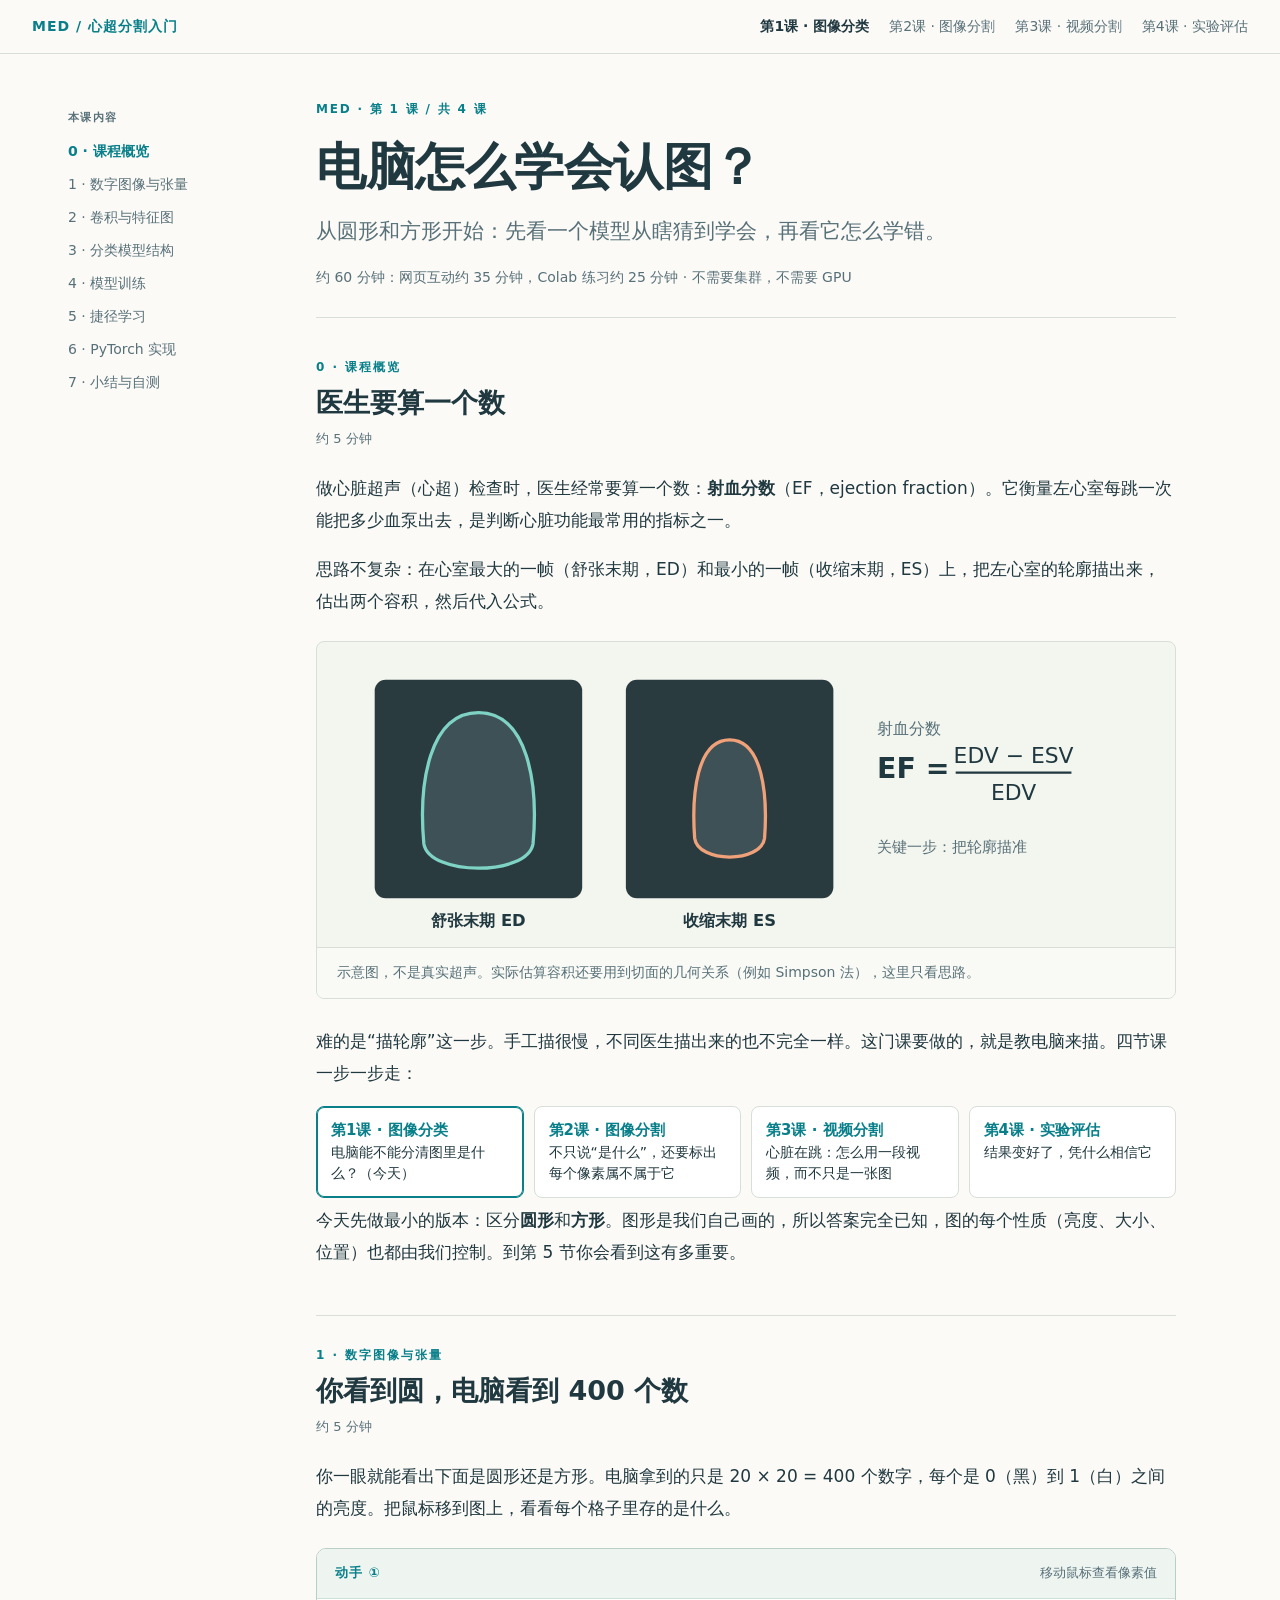
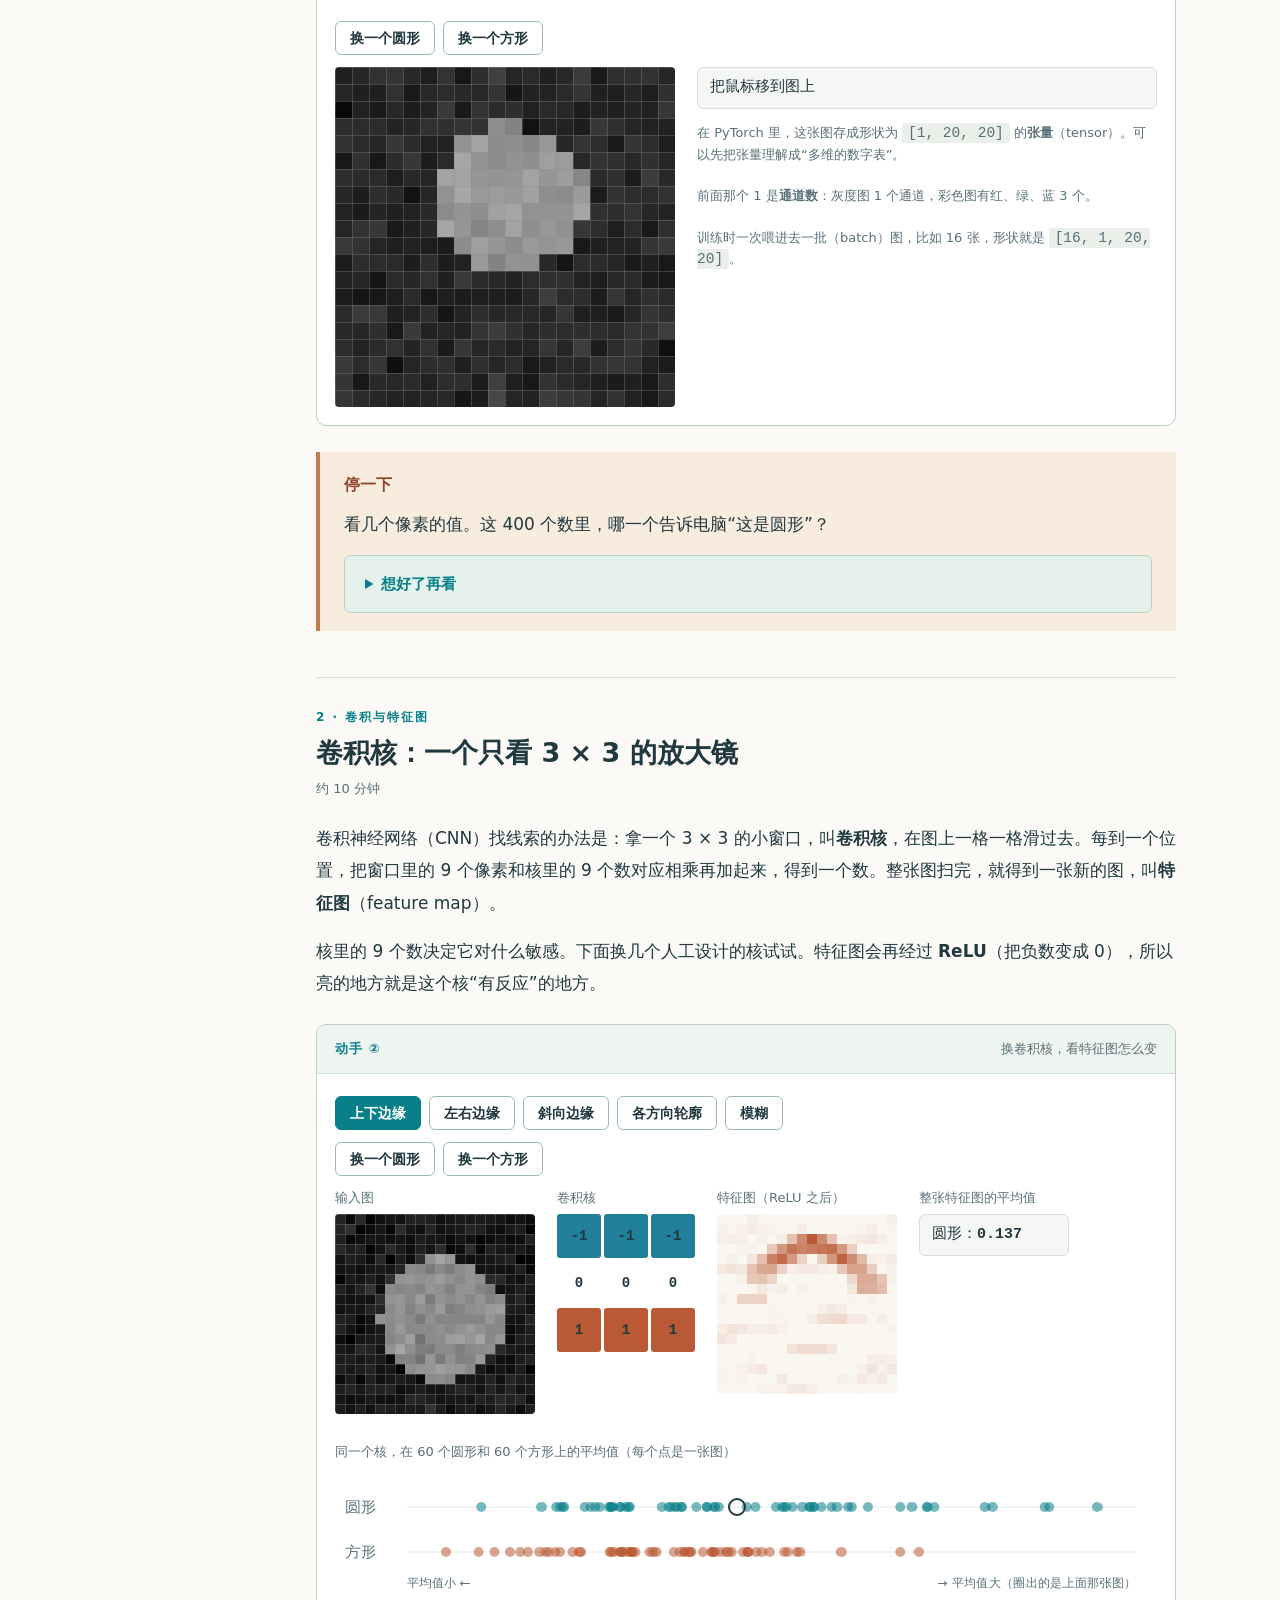
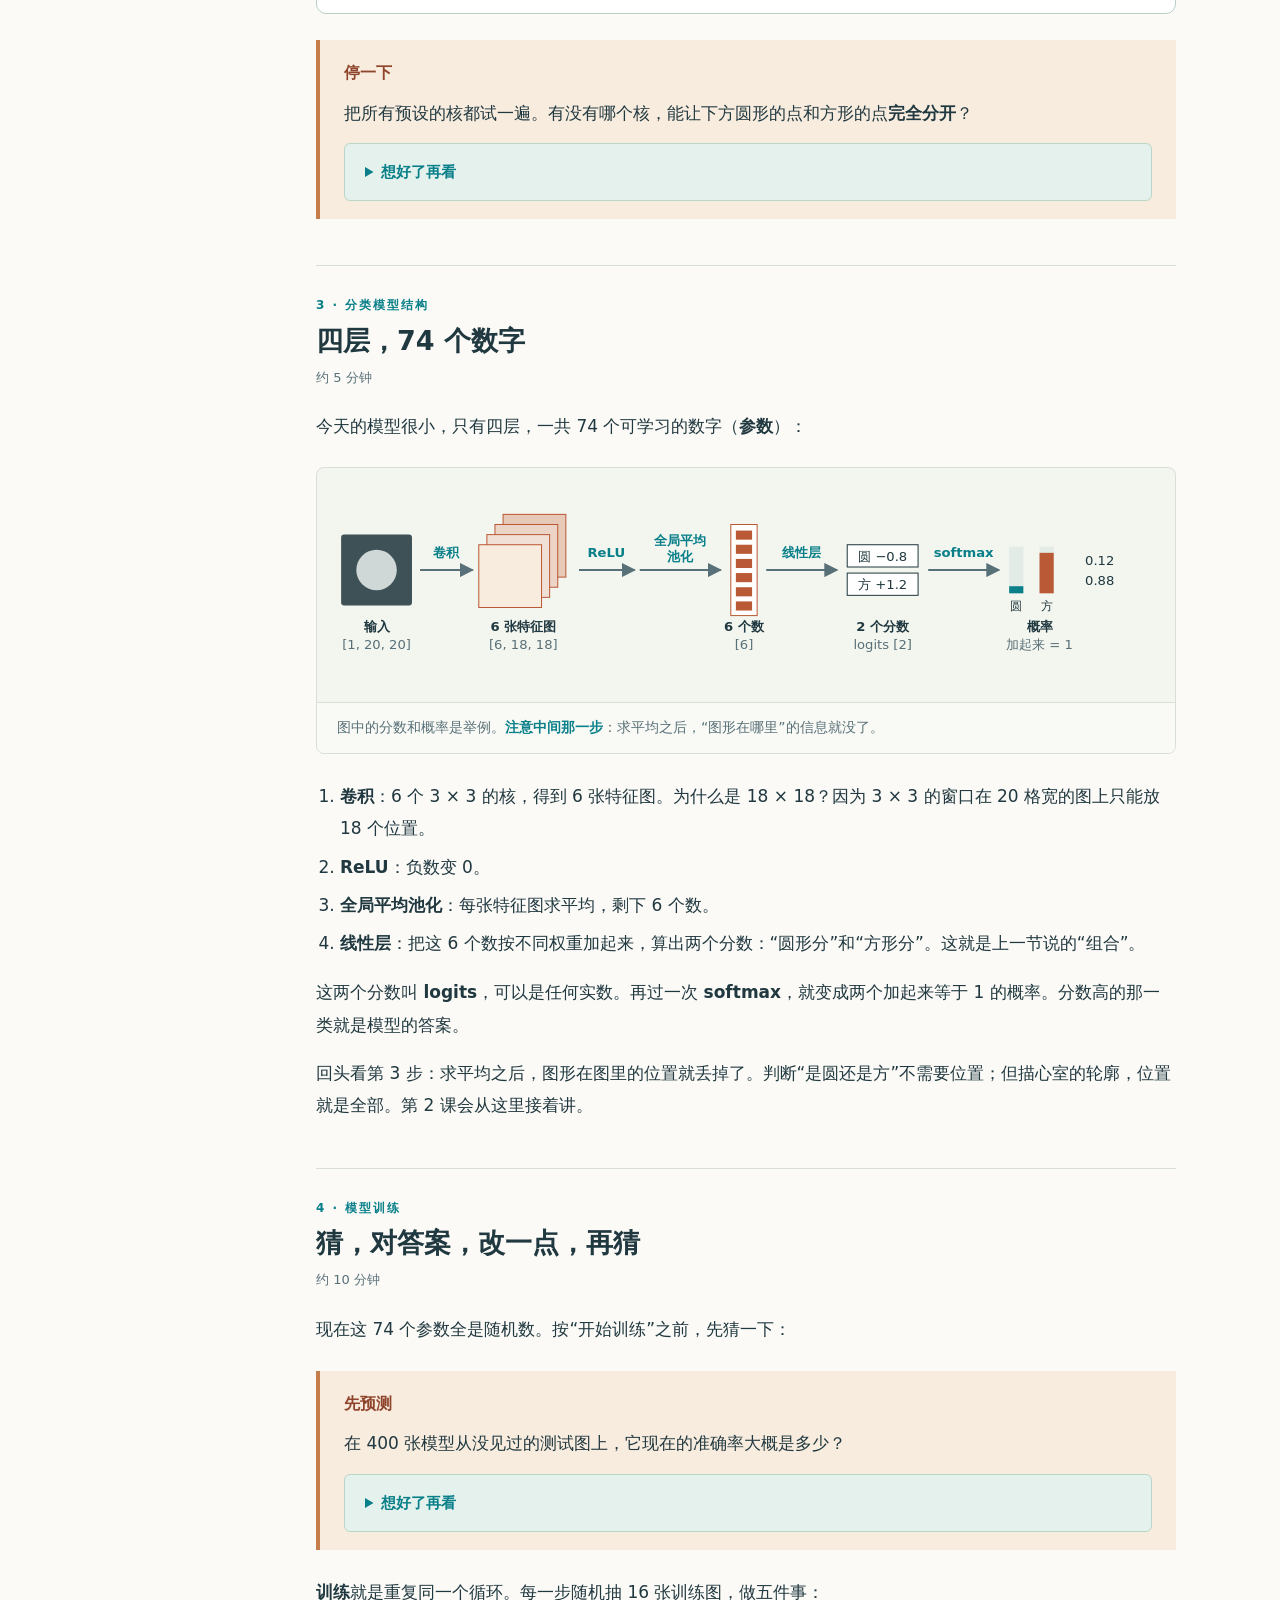
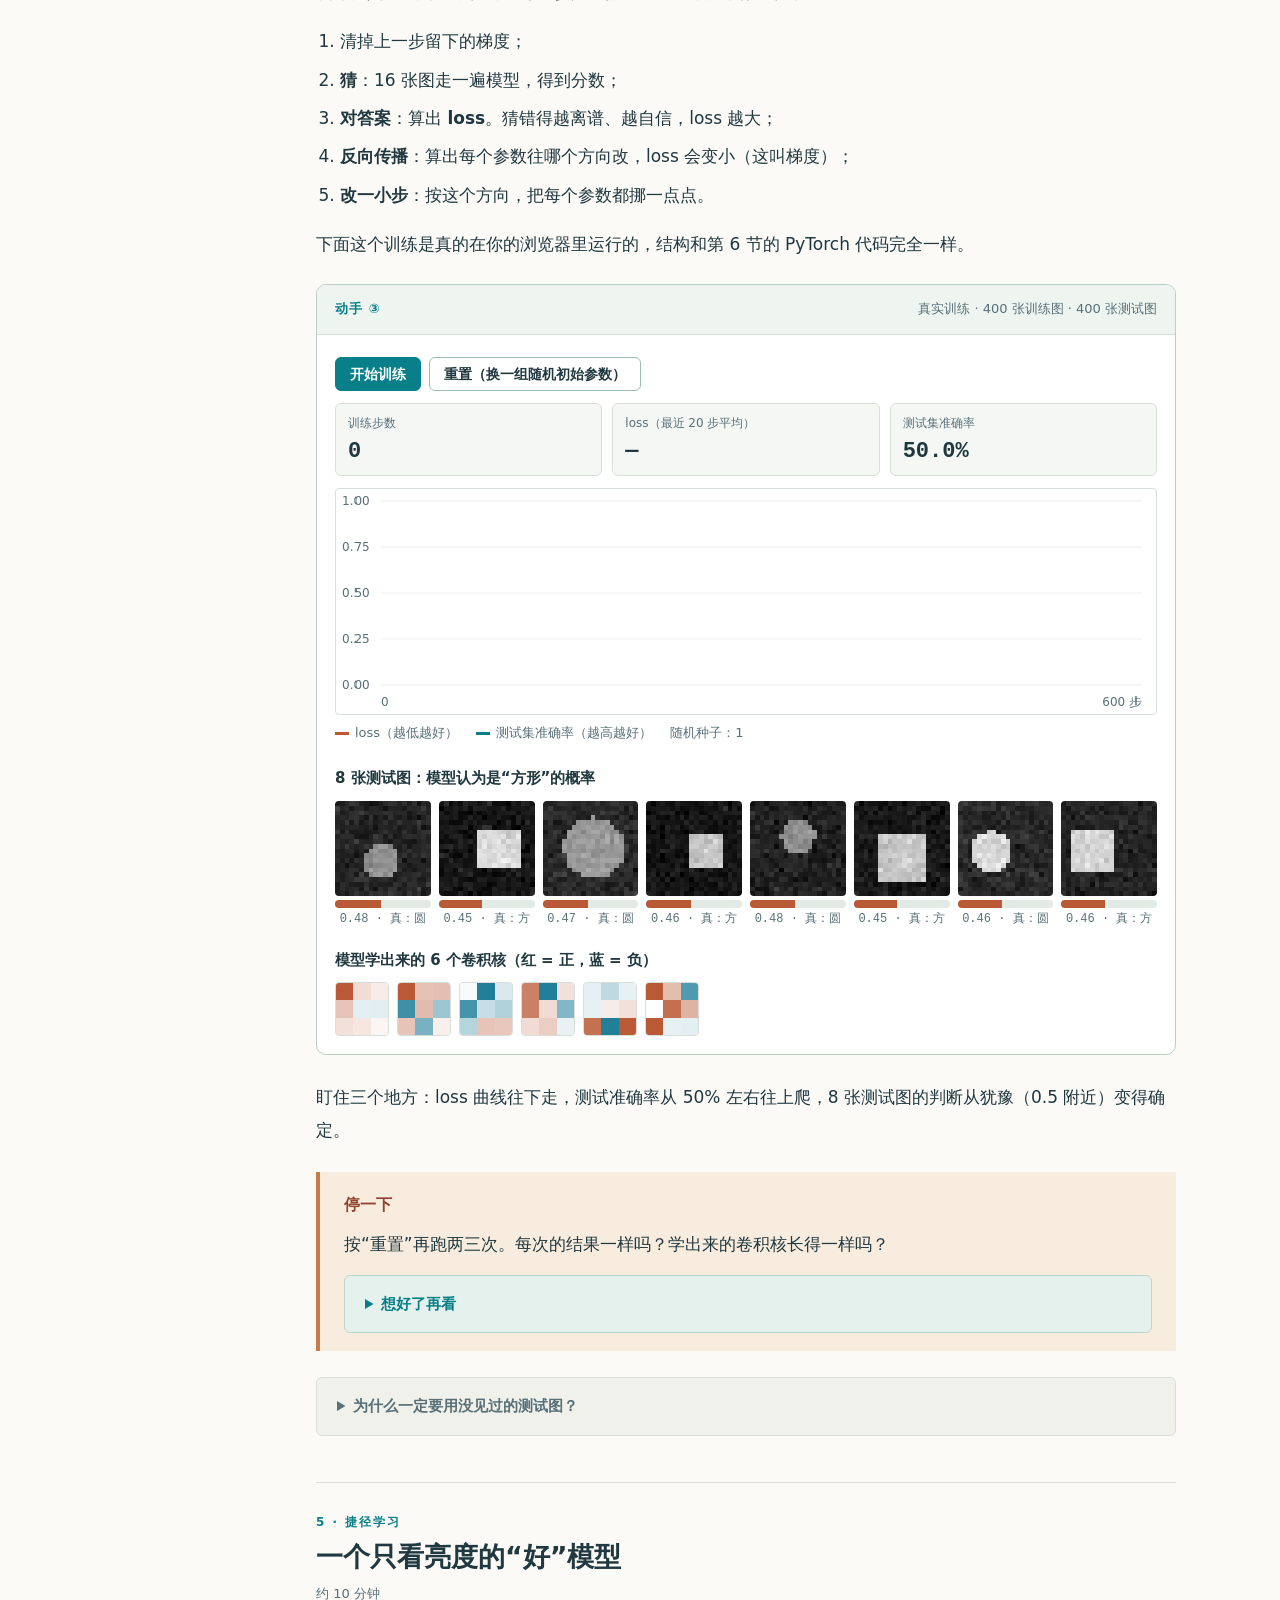
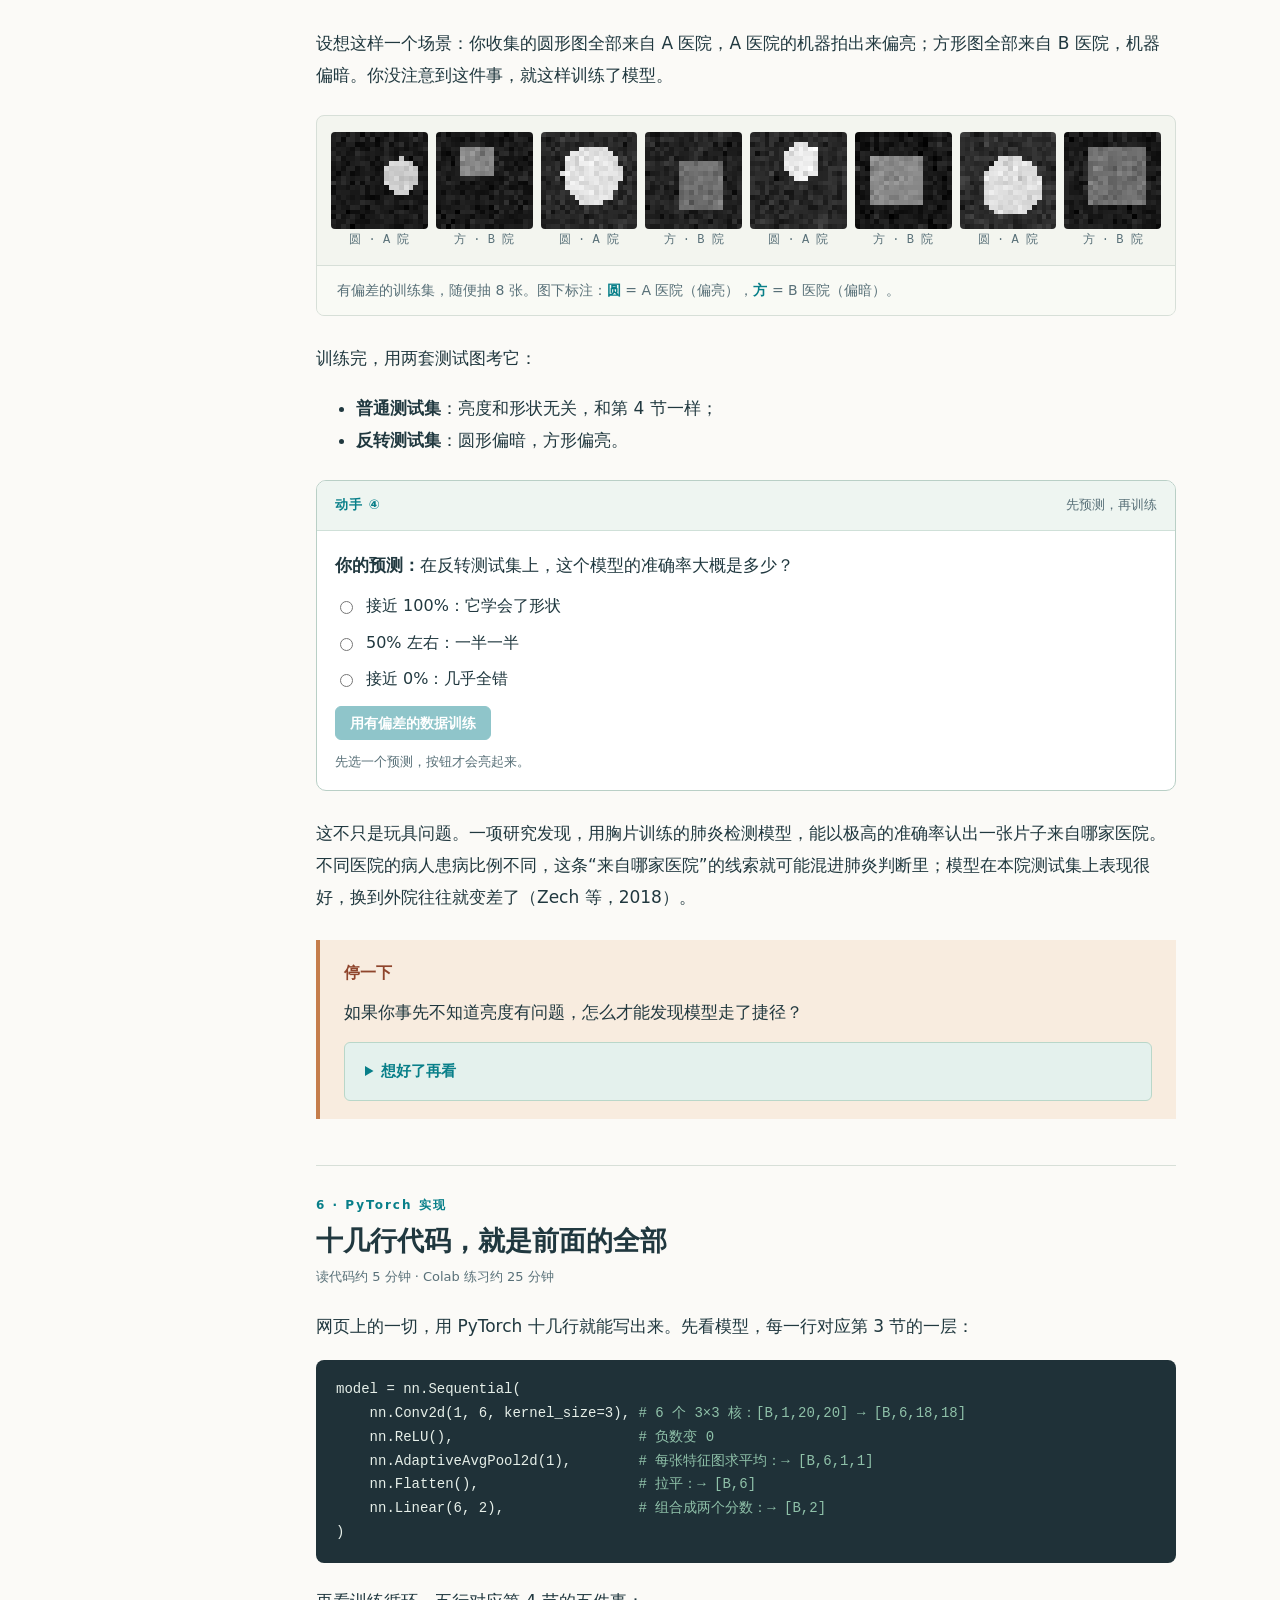
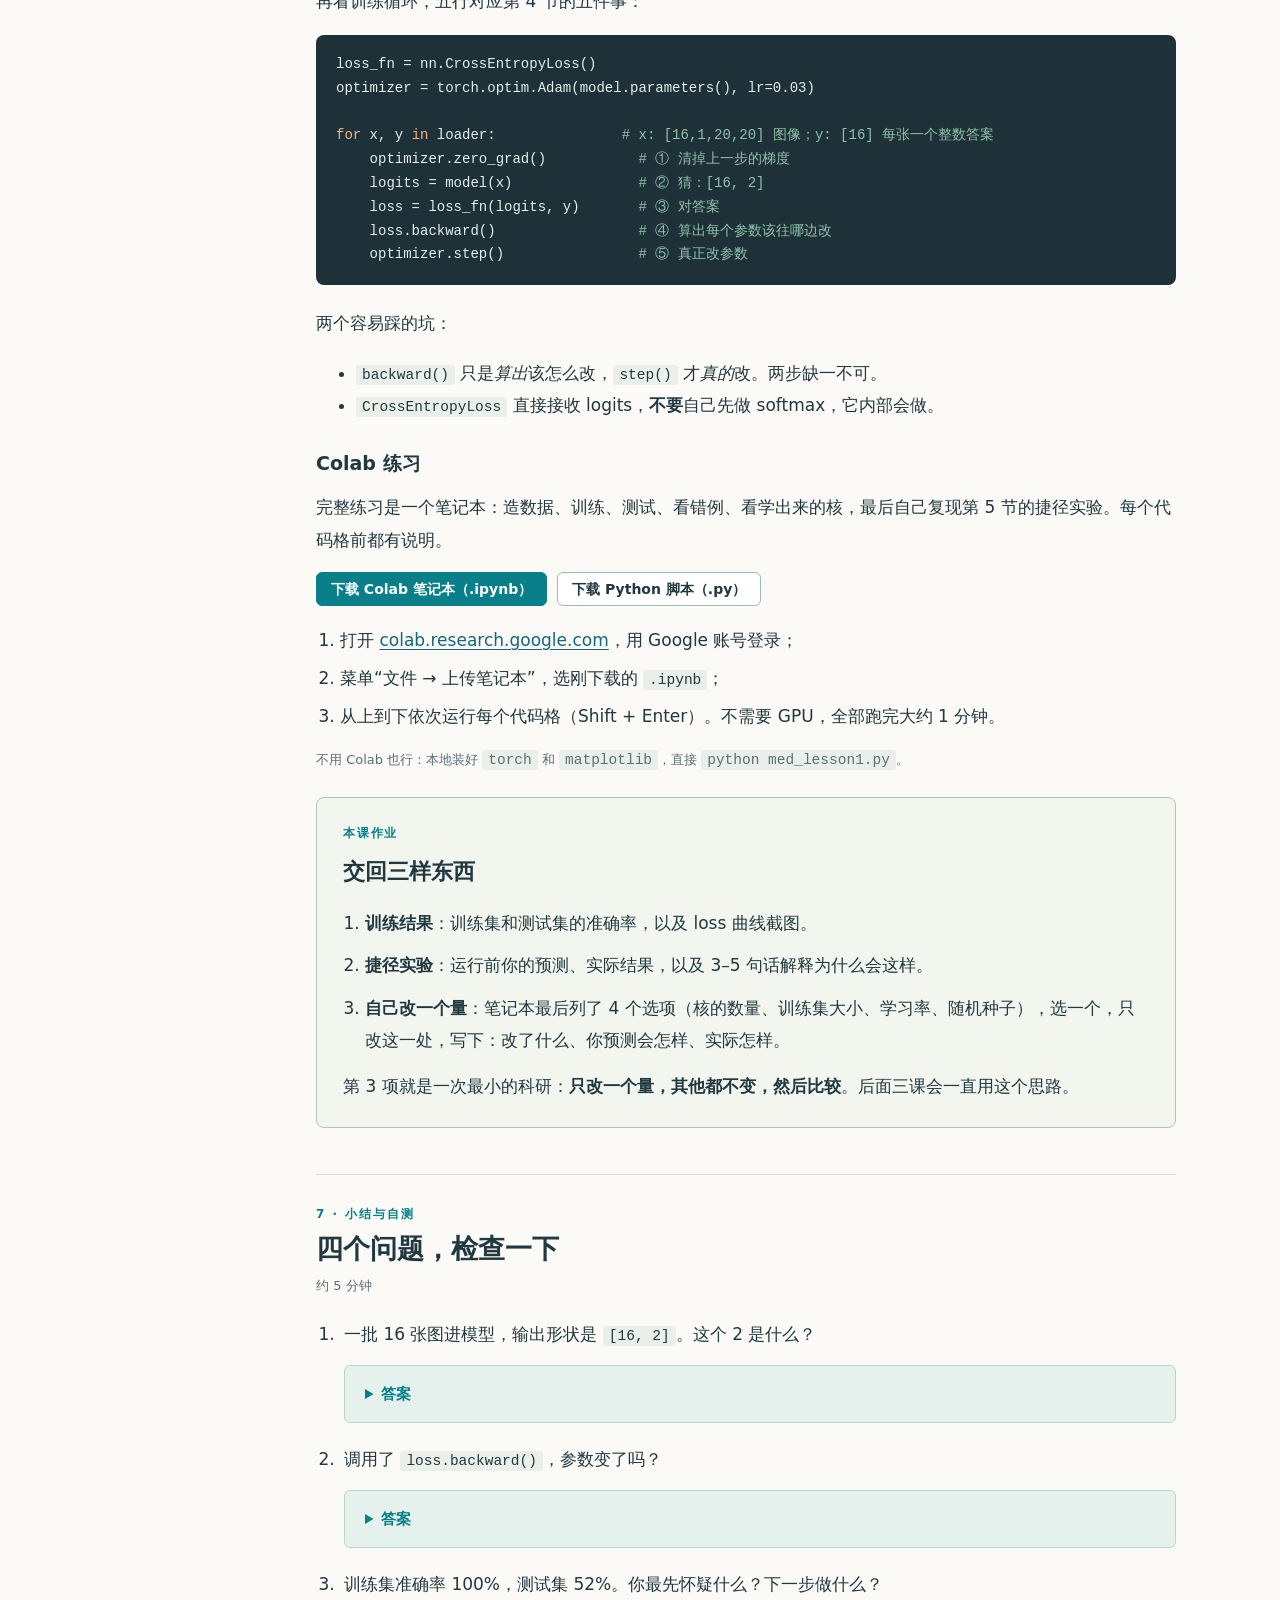
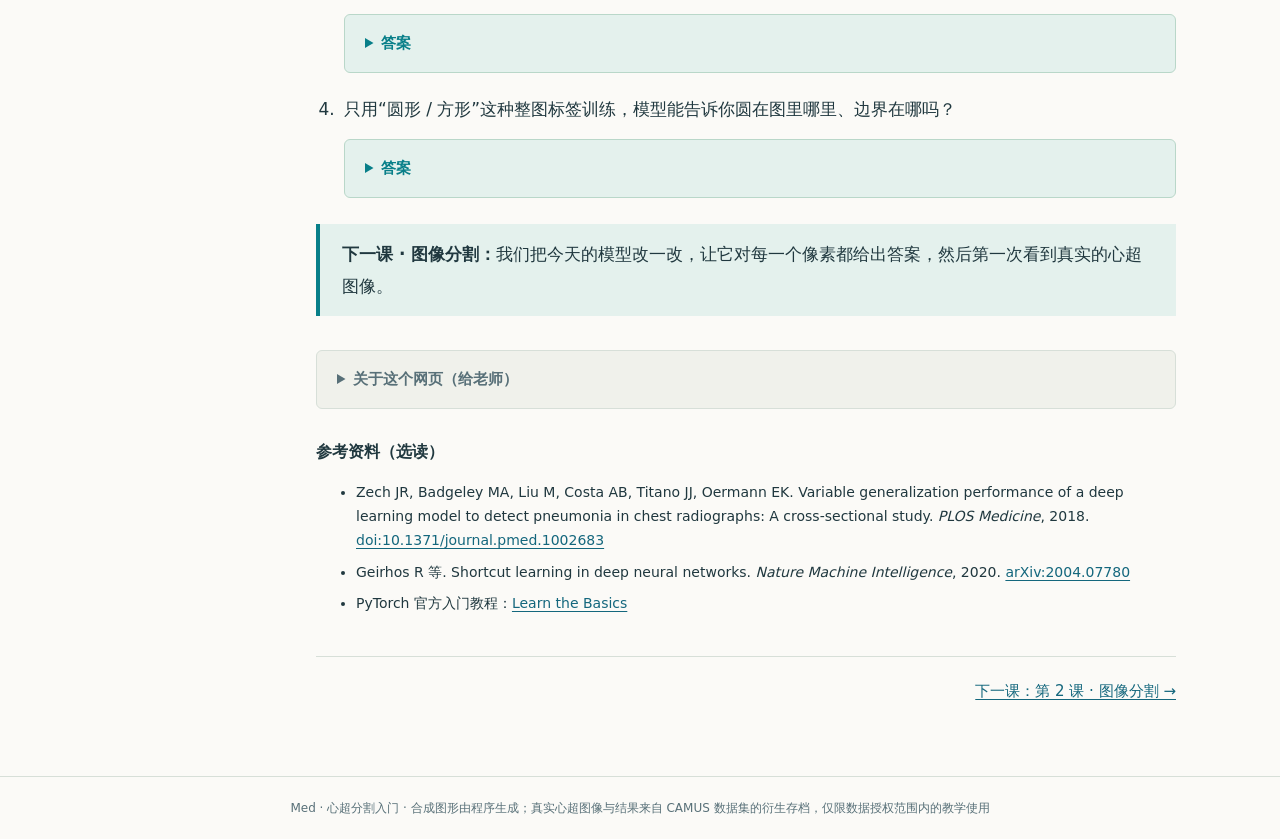
==== med/index.html @ aa48c6c5 "Import static course site" ====
<!DOCTYPE html>
<html lang="zh-CN">
<head>
<meta charset="utf-8">
<meta name="robots" content="noindex, nofollow">
<meta name="viewport" content="width=device-width, initial-scale=1">
<title>Med 心超分割入门</title>
<style>
:root{--paper:#fbfaf7;--ink:#20383f;--muted:#587078;--teal:#087f89;--pale:#e4f1ed;--line:#d7dfd8;--orange:#ba5935;--sand:#f8ecdf;
--sans:"PingFang SC","Hiragino Sans GB","Microsoft YaHei","Noto Sans CJK SC","Noto Sans SC",system-ui,-apple-system,"Segoe UI",Arial,sans-serif;
--mono:"SFMono-Regular",Consolas,"Liberation Mono",Menlo,monospace}
*{box-sizing:border-box}html{scroll-behavior:smooth;scroll-padding-top:20px}
body{margin:0;background:var(--paper);color:var(--ink);font:17px/1.9 var(--sans)}
a{color:#14677d;text-underline-offset:3px}a:hover{color:var(--orange)}
.skip{position:absolute;top:-100px;left:20px;background:#fff;padding:10px;z-index:4}.skip:focus{top:10px}
.topbar{font-size:14px;line-height:1.5;border-bottom:1px solid var(--line);padding:16px 32px;display:flex;justify-content:space-between;gap:24px;flex-wrap:wrap}
.brand{font-weight:700;letter-spacing:1px;color:var(--teal);text-decoration:none}
.topbar nav{display:flex;gap:20px;flex-wrap:wrap}.topbar nav a,.topbar nav span{color:var(--muted);text-decoration:none}
.topbar nav [aria-current]{color:var(--ink);font-weight:700}.topbar nav span small{font-size:11px;color:#9aaaa9;margin-left:4px}
.layout{display:grid;grid-template-columns:200px minmax(0,860px);gap:48px;max-width:1200px;margin:0 auto;padding:0 28px}
.sidebar{font-size:14px;line-height:1.5;padding-top:52px}.sidebar-inner{position:sticky;top:24px}
.sidebar strong{font-size:11px;letter-spacing:1.4px;color:var(--muted)}.sidebar ol{list-style:none;padding:0;margin:14px 0}
.sidebar li{margin:0 0 12px}.sidebar a{color:var(--muted);text-decoration:none}.sidebar a:hover,.sidebar a.on{color:var(--teal)}
.sidebar a.on{font-weight:700}
main{min-width:0;padding:44px 0 70px}
.hero{padding-bottom:26px;border-bottom:1px solid var(--line);margin-bottom:8px}
.eyebrow{font-weight:700;font-size:12px;letter-spacing:1.8px;color:var(--teal);margin:0 0 16px}
h1{font-weight:700;font-size:clamp(34px,4.2vw,50px);line-height:1.2;letter-spacing:-.5px;margin:0 0 18px}
.dek{font-size:21px;line-height:1.6;color:var(--muted);max-width:720px;margin:0 0 16px}
.meta{font-size:14px;color:var(--muted);margin:0}
p{margin:0 0 16px}h2{font-size:27px;line-height:1.35;margin:0 0 6px}h3{font-size:19px;margin:24px 0 10px}
section{margin-top:46px;padding-top:28px;border-top:1px solid var(--line)}
.section-no{display:block;font-weight:700;font-size:12px;letter-spacing:2px;color:var(--teal);margin-bottom:6px}
.time{font-size:13px;color:var(--muted);margin-bottom:20px}
.bridge{background:#f1f2eb;border-left:4px solid #91b7a5;padding:22px 26px;margin:26px 0}
.bridge h2{font-size:21px;margin-bottom:12px}
.route{list-style:none;padding:0;margin:16px 0 6px;display:grid;grid-template-columns:repeat(4,1fr);gap:10px}
.route li{background:#fff;border:1px solid var(--line);border-radius:8px;padding:12px 14px;font-size:14px;line-height:1.55}
.route li b{display:block;font-size:15px;color:var(--teal)}.route li.now{border-color:var(--teal);box-shadow:inset 0 0 0 1px var(--teal)}
figure{margin:24px 0 26px;background:#f3f5ef;border:1px solid var(--line);border-radius:8px;overflow:hidden}
.fig-body{padding:16px 14px}svg{display:block;width:100%;height:auto;font-family:var(--sans)}
figcaption{padding:13px 20px;border-top:1px solid var(--line);font-size:14px;line-height:1.7;color:var(--muted);background:#f9faf5}
figcaption b{color:var(--teal)}
.pause{border-left:4px solid #c57d4b;background:var(--sand);padding:18px 24px;margin:26px 0}
.pause h3{font-size:16px;margin:0 0 8px;color:#8f452c}.pause p:last-of-type{margin-bottom:0}
details{margin:14px 0 0;padding-top:10px;border-top:1px solid #d6c8b7}
summary{cursor:pointer;font-weight:700;font-size:15px;color:#855033;padding:2px 0}
details[open] summary{margin-bottom:10px}details p,details li{font-size:16px}
.answer{background:var(--pale);border:1px solid #b9d7c9;border-radius:6px;padding:12px 20px;margin-top:14px}
.answer summary{color:var(--teal)}
.note{background:#f0f1eb;border:1px solid var(--line);border-radius:6px;padding:12px 20px;margin:20px 0}
.note summary{color:var(--muted)}
code{font:14.5px/1.5 var(--mono);background:#eaf0e9;padding:2px 6px;border-radius:3px}
pre{background:#1f3138;color:#e6efe9;border-radius:8px;padding:18px 20px;overflow-x:auto;font:14px/1.7 var(--mono);margin:18px 0 22px}
pre code{background:none;padding:0;color:inherit;font:inherit}pre .c{color:#8fc1a9}pre .k{color:#f2b38a}
ol.steps{padding-left:24px}ol.steps li{margin-bottom:6px}
table{border-collapse:collapse;width:100%;font-size:15px;line-height:1.6}
td,th{text-align:left;vertical-align:top;padding:10px 12px;border-bottom:1px solid var(--line)}th{background:#e8efea}
.task-card{margin:26px 0;border:1px solid #a8c9bb;border-radius:8px;padding:24px 26px;background:#f2f6ef}
.task-card h3{font-size:22px;margin:0 0 14px}.task-card ol{padding-left:22px;margin:0}.task-card li{margin-bottom:10px}
.handoff{border-left:4px solid var(--teal);padding:14px 22px;margin-top:26px;background:var(--pale)}
.questions{padding-left:24px}.questions>li{margin:0 0 20px;padding-left:4px}
.refs{font-size:14px;line-height:1.7}.refs li{margin-bottom:8px}
footer{font-size:12px;color:var(--muted);text-align:center;border-top:1px solid var(--line);padding:20px}
/* widgets */
.lab{background:#fff;border:1px solid #b9cfc6;border-radius:10px;margin:24px 0 26px;overflow:hidden}
.lab-head{display:flex;justify-content:space-between;align-items:baseline;gap:12px;padding:12px 18px;background:#eef5f1;border-bottom:1px solid #cfe0d8;font-size:13px}
.lab-head b{color:var(--teal);letter-spacing:1px}.lab-head span{color:var(--muted)}
.lab-body{padding:18px}
.row{display:flex;gap:22px;flex-wrap:wrap;align-items:flex-start}
.col{display:flex;flex-direction:column;gap:6px}
.cap{font-size:13px;color:var(--muted);line-height:1.5}
canvas{display:block;image-rendering:pixelated;border-radius:4px;max-width:100%}
.btns{display:flex;gap:8px;flex-wrap:wrap;margin:4px 0 12px}
button{font:600 14px/1 var(--sans);padding:9px 14px;border-radius:6px;border:1px solid #9cbcb1;background:#fff;color:var(--ink);cursor:pointer}
button:hover{border-color:var(--teal);color:var(--teal)}button[aria-pressed=true]{background:var(--teal);border-color:var(--teal);color:#fff}
button.primary{background:var(--teal);border-color:var(--teal);color:#fff}button.primary:hover{background:#066a72;color:#fff}
button:disabled{opacity:.45;cursor:not-allowed}
button:focus-visible,summary:focus-visible,a:focus-visible,input:focus-visible{outline:3px solid #cc7a4a;outline-offset:3px}
.readout{font:15px/1.6 var(--mono);background:#f4f7f4;border:1px solid var(--line);border-radius:6px;padding:8px 12px;min-height:40px}
.kgrid{display:grid;grid-template-columns:repeat(3,44px);gap:3px}
.kgrid div{height:44px;display:flex;align-items:center;justify-content:center;font:600 14px var(--mono);border-radius:3px}
.stats{display:grid;grid-template-columns:repeat(3,1fr);gap:10px;margin-bottom:12px}
.stat{background:#f4f7f4;border:1px solid var(--line);border-radius:6px;padding:8px 12px}
.stat small{display:block;font-size:12px;color:var(--muted)}.stat b{font:700 22px/1.3 var(--mono)}
.thumbs{display:grid;grid-template-columns:repeat(8,1fr);gap:8px}
.thumb{display:flex;flex-direction:column;gap:4px;align-items:stretch}
.thumb canvas{width:100%;height:auto}
.bar{height:8px;background:#e3ebe7;border-radius:4px;overflow:hidden}.bar i{display:block;height:100%;background:var(--orange);width:50%;transition:width .15s}
.thumb small{font:12px/1.3 var(--mono);color:var(--muted);text-align:center}
.thumb small.ok{color:var(--teal)}.thumb small.bad{color:#b2392a;font-weight:700}
.kernels{display:flex;gap:8px;flex-wrap:wrap}.kernels canvas{width:54px;height:54px;border:1px solid var(--line)}
.choice{display:flex;flex-direction:column;gap:6px;margin:10px 0 4px}
.choice label{display:flex;gap:10px;align-items:center;font-size:16px;cursor:pointer}
.result-table td:nth-child(2){width:45%}.rbar{height:14px;background:#e3ebe7;border-radius:7px;overflow:hidden}
.rbar i{display:block;height:100%;width:0;background:var(--teal);transition:width .6s}
.rbar.warn i{background:var(--orange)}
.hidden{display:none}
.reveal{border-top:1px dashed #cdd8d2;margin-top:16px;padding-top:14px}
.legend{display:flex;gap:18px;font-size:13px;color:var(--muted);margin-top:6px}
.legend i{display:inline-block;width:14px;height:3px;vertical-align:middle;margin-right:6px}
.dl{display:flex;gap:10px;flex-wrap:wrap;margin:12px 0 18px}
@media(max-width:1000px){.layout{grid-template-columns:160px minmax(0,1fr);gap:24px;padding:0 20px}}
@media(max-width:760px){body{font-size:16px}.layout{display:block;padding:0 16px}.sidebar{display:none}.topbar{padding:12px 16px}
.route{grid-template-columns:1fr 1fr}.thumbs{grid-template-columns:repeat(4,1fr)}.stats{grid-template-columns:1fr 1fr 1fr}h2{font-size:23px}}
@media print{.sidebar,.topbar,.btns,.dl{display:none}.layout{display:block}details{display:block}}
.lesson{display:none}.lesson.active{display:block}
.topbar nav a.cur{color:var(--ink);font-weight:700}
.sliders{display:flex;flex-direction:column;gap:8px}
.sliders label{display:flex;align-items:center;gap:12px;font-size:15px;flex-wrap:wrap}
.sliders input[type=range]{width:260px;max-width:60vw;accent-color:var(--teal)}
.sliders output{font:600 15px var(--mono);min-width:44px}
.grid4{display:grid;grid-template-columns:repeat(4,1fr);gap:8px}
.grid4 canvas{width:100%;height:auto}
.framebar{display:grid;grid-template-columns:repeat(16,1fr);gap:3px;margin:10px 0 4px}
.framebar span{height:14px;background:#e3ebe7;border-radius:3px}
.framebar span.on{background:#08b4aa}.framebar span.cur{outline:2px solid #20383f;outline-offset:1px}
.framestrip{display:grid;grid-template-columns:repeat(8,1fr);gap:6px;margin-top:10px}
.fcell{display:flex;flex-direction:column;gap:2px;align-items:stretch}
.fcell canvas{width:100%;height:auto;border:2px solid transparent;border-radius:4px}
.fcell small{font:11px/1.3 var(--mono);color:var(--muted);text-align:center}
.fcell.off{opacity:.35}.fcell.shadow canvas{border-color:#8a9a9f}
.sw{display:inline-block;width:12px;height:12px;border-radius:2px;margin-right:6px;vertical-align:-1px}
.quiz{padding:10px 0 14px;border-bottom:1px solid var(--line)}.quiz:last-child{border-bottom:none}
.quiz p{margin-bottom:6px}.fb{min-height:22px}
.claim{padding:10px 0;border-bottom:1px solid var(--line)}.claim p{margin:0 0 6px}
button.right{background:#dff1e8;border-color:#087f89;color:#065e66}button.wrong{background:#fbe5df;border-color:#b2392a;color:#8f2a1e}
.pager{display:flex;justify-content:space-between;gap:20px;margin-top:40px;padding-top:20px;border-top:1px solid var(--line);font-size:15px}
.hero-route{margin-top:0}
@media(max-width:760px){.framestrip{grid-template-columns:repeat(4,1fr)}.grid4{gap:4px}}
table.mini{font:13px/1.4 var(--mono);width:auto}table.mini td,table.mini th{padding:3px 8px;text-align:center}
:root{--sans:"Inter","Segoe UI",system-ui,-apple-system,"Helvetica Neue",Arial,"PingFang SC","Hiragino Sans GB","Microsoft YaHei","Noto Sans CJK SC","Noto Sans SC",sans-serif}
@media(max-width:760px){article table{display:block;overflow-x:auto}}
</style>
</head>
<body>
<a class="skip" href="#main">跳到正文</a>
<header class="topbar">
  <a class="brand" href="#l1">MED / 心超分割入门</a>
  <nav aria-label="课程" id="lesson-nav">
    <a href="#l1" data-lesson="1">第1课 · 图像分类</a>
    <a href="#l2" data-lesson="2">第2课 · 图像分割</a>
    <a href="#l3" data-lesson="3">第3课 · 视频分割</a>
    <a href="#l4" data-lesson="4">第4课 · 实验评估</a>
  </nav>
</header>
<div class="layout">
<aside class="sidebar"><div class="sidebar-inner"><strong>本课内容</strong><ol id="toc"></ol></div></aside>
<main id="main">
<article class="lesson" id="lesson-1" data-lesson="1">
<header class="hero">
  <p class="eyebrow">MED · 第 1 课 / 共 4 课</p>
  <h1>电脑怎么学会认图？</h1>
  <p class="dek">从圆形和方形开始：先看一个模型从瞎猜到学会，再看它怎么学错。</p>
  <p class="meta">约 60 分钟：网页互动约 35 分钟，Colab 练习约 25 分钟 · 不需要集群，不需要 GPU</p>
</header>

<section id="l1-why" data-toc="0 · 课程概览" style="border-top:none;margin-top:10px">
  <span class="section-no">0 · 课程概览</span>
  <h2>医生要算一个数</h2>
  <p class="time">约 5 分钟</p>
  <p>做心脏超声（心超）检查时，医生经常要算一个数：<strong>射血分数</strong>（EF，ejection fraction）。它衡量左心室每跳一次能把多少血泵出去，是判断心脏功能最常用的指标之一。</p>
  <p>思路不复杂：在心室最大的一帧（舒张末期，ED）和最小的一帧（收缩末期，ES）上，把左心室的轮廓描出来，估出两个容积，然后代入公式。</p>
  <figure>
    <div class="fig-body">
      <svg viewBox="0 0 760 250" role="img" aria-labelledby="efTitle">
        <title id="efTitle">舒张末期左心室大，收缩末期小；射血分数等于两者容积之差除以舒张末期容积</title>
        <g transform="translate(40,20)">
          <rect x="0" y="0" width="190" height="200" rx="10" fill="#2a3b40"/>
          <path d="M95 30 C140 30 150 95 145 150 C140 180 50 180 45 150 C40 95 50 30 95 30Z" fill="#3d5157" stroke="#7fd3c4" stroke-width="3"/>
          <text x="95" y="225" text-anchor="middle" font-size="15" fill="#20383f" font-weight="700">舒张末期 ED</text>
          <text x="95" y="244" text-anchor="middle" font-size="13" fill="#587078">心室最大 → 容积 EDV</text>
        </g>
        <g transform="translate(270,20)">
          <rect x="0" y="0" width="190" height="200" rx="10" fill="#2a3b40"/>
          <path d="M95 55 C125 55 130 105 127 145 C124 168 66 168 63 145 C60 105 65 55 95 55Z" fill="#3d5157" stroke="#f0a17a" stroke-width="3"/>
          <text x="95" y="225" text-anchor="middle" font-size="15" fill="#20383f" font-weight="700">收缩末期 ES</text>
          <text x="95" y="244" text-anchor="middle" font-size="13" fill="#587078">心室最小 → 容积 ESV</text>
        </g>
        <g transform="translate(500,70)">
          <text x="0" y="0" font-size="15" fill="#587078">射血分数</text>
          <text x="0" y="40" font-size="26" fill="#20383f" font-weight="700">EF = </text>
          <text x="125" y="26" font-size="20" fill="#20383f" text-anchor="middle">EDV − ESV</text>
          <line x1="72" y1="35" x2="178" y2="35" stroke="#20383f" stroke-width="2"/>
          <text x="125" y="60" font-size="20" fill="#20383f" text-anchor="middle">EDV</text>
          <text x="0" y="108" font-size="14" fill="#587078">关键一步：把轮廓描准</text>
        </g>
      </svg>
    </div>
    <figcaption>示意图，不是真实超声。实际估算容积还要用到切面的几何关系（例如 Simpson 法），这里只看思路。</figcaption>
  </figure>
  <p>难的是“描轮廓”这一步。手工描很慢，不同医生描出来的也不完全一样。这门课要做的，就是教电脑来描。四节课一步一步走：</p>
  <ul class="route">
    <li class="now"><b>第1课 · 图像分类</b>电脑能不能分清图里是什么？（今天）</li>
    <li><b>第2课 · 图像分割</b>不只说“是什么”，还要标出每个像素属不属于它</li>
    <li><b>第3课 · 视频分割</b>心脏在跳：怎么用一段视频，而不只是一张图</li>
    <li><b>第4课 · 实验评估</b>结果变好了，凭什么相信它</li>
  </ul>
  <p>今天先做最小的版本：区分<strong>圆形</strong>和<strong>方形</strong>。图形是我们自己画的，所以答案完全已知，图的每个性质（亮度、大小、位置）也都由我们控制。到第 5 节你会看到这有多重要。</p>
</section>

<section id="l1-pixels" data-toc="1 · 数字图像与张量">
  <span class="section-no">1 · 数字图像与张量</span>
  <h2>你看到圆，电脑看到 400 个数</h2>
  <p class="time">约 5 分钟</p>
  <p>你一眼就能看出下面是圆形还是方形。电脑拿到的只是 20 × 20 = 400 个数字，每个是 0（黑）到 1（白）之间的亮度。把鼠标移到图上，看看每个格子里存的是什么。</p>
  <div class="lab" id="lab-pixels">
    <div class="lab-head"><b>动手 ①</b><span>移动鼠标查看像素值</span></div>
    <div class="lab-body">
      <div class="btns">
        <button data-new="0">换一个圆形</button><button data-new="1">换一个方形</button>
      </div>
      <div class="row">
        <canvas id="px-canvas" width="340" height="340" aria-label="20乘20像素的灰度图"></canvas>
        <div class="col" style="flex:1;min-width:220px">
          <div class="readout" id="px-readout" aria-live="polite">把鼠标移到图上</div>
          <p class="cap" style="margin-top:8px">在 PyTorch 里，这张图存成形状为 <code>[1, 20, 20]</code> 的<strong>张量</strong>（tensor）。可以先把张量理解成“多维的数字表”。</p>
          <p class="cap">前面那个 1 是<strong>通道数</strong>：灰度图 1 个通道，彩色图有红、绿、蓝 3 个。</p>
          <p class="cap">训练时一次喂进去一批（batch）图，比如 16 张，形状就是 <code>[16, 1, 20, 20]</code>。</p>
        </div>
      </div>
    </div>
  </div>
  <div class="pause">
    <h3>停一下</h3>
    <p>看几个像素的值。这 400 个数里，哪一个告诉电脑“这是圆形”？</p>
    <details class="answer"><summary>想好了再看</summary>
      <p>没有任何一个。单个像素只记录亮度，“圆”是很多像素之间的排列关系。电脑要学的，就是从这种关系里找线索。</p>
    </details>
  </div>
</section>

<section id="l1-conv" data-toc="2 · 卷积与特征图">
  <span class="section-no">2 · 卷积与特征图</span>
  <h2>卷积核：一个只看 3 × 3 的放大镜</h2>
  <p class="time">约 10 分钟</p>
  <p>卷积神经网络（CNN）找线索的办法是：拿一个 3 × 3 的小窗口，叫<strong>卷积核</strong>，在图上一格一格滑过去。每到一个位置，把窗口里的 9 个像素和核里的 9 个数对应相乘再加起来，得到一个数。整张图扫完，就得到一张新的图，叫<strong>特征图</strong>（feature map）。</p>
  <p>核里的 9 个数决定它对什么敏感。下面换几个人工设计的核试试。特征图会再经过 <strong>ReLU</strong>（把负数变成 0），所以亮的地方就是这个核“有反应”的地方。</p>
  <div class="lab" id="lab-conv">
    <div class="lab-head"><b>动手 ②</b><span>换卷积核，看特征图怎么变</span></div>
    <div class="lab-body">
      <div class="btns" id="kpresets"></div>
      <div class="btns"><button data-cnew="0">换一个圆形</button><button data-cnew="1">换一个方形</button></div>
      <div class="row">
        <div class="col"><span class="cap">输入图</span><canvas id="cv-in" width="200" height="200"></canvas></div>
        <div class="col"><span class="cap">卷积核</span><div class="kgrid" id="kgrid"></div></div>
        <div class="col"><span class="cap">特征图（ReLU 之后）</span><canvas id="cv-out" width="180" height="180"></canvas></div>
        <div class="col" style="min-width:150px"><span class="cap">整张特征图的平均值</span><div class="readout" id="cv-mean" aria-live="polite"></div></div>
      </div>
      <div style="margin-top:20px">
        <span class="cap">同一个核，在 60 个圆形和 60 个方形上的平均值（每个点是一张图）</span>
        <canvas id="cv-strip" width="800" height="120" style="width:100%;height:auto;margin-top:6px"></canvas>
      </div>
    </div>
  </div>
  <div class="pause">
    <h3>停一下</h3>
    <p>把所有预设的核都试一遍。有没有哪个核，能让下方圆形的点和方形的点<strong>完全分开</strong>？</p>
    <details class="answer"><summary>想好了再看</summary>
      <p>没有。一个核的平均响应，很大程度上取决于图形有多亮、有多大，而这两样在圆形和方形里都是随机的，所以两组点总是混在一起。</p>
      <p>单靠一个核不够，要把几个核的结果<strong>组合</strong>起来比较。比如“斜向边缘相对多、上下左右边缘相对少”就更像圆形。下一节模型的最后一层做的正是这种组合。</p>
      <p>还有一点：真实模型里的核，数值不是我们设计的，是它自己<strong>学</strong>出来的。第 4 节你会看到它们怎么长出来。</p>
    </details>
  </div>
</section>

<section id="l1-model" data-toc="3 · 分类模型结构">
  <span class="section-no">3 · 分类模型结构</span>
  <h2>四层，74 个数字</h2>
  <p class="time">约 5 分钟</p>
  <p>今天的模型很小，只有四层，一共 74 个可学习的数字（<strong>参数</strong>）：</p>
  <figure>
    <div class="fig-body">
      <svg viewBox="0 0 820 200" role="img" aria-labelledby="pipeTitle">
        <title id="pipeTitle">输入 1×20×20，经过 6 个卷积核得到 6×18×18，ReLU，全局平均池化得到 6 个数，线性层得到 2 个分数，softmax 得到概率</title>
        <defs><marker id="ar" viewBox="0 0 10 10" refX="9" refY="5" markerWidth="7" markerHeight="7" orient="auto"><path d="M0 0L10 5L0 10z" fill="#587078"/></marker></defs>
        <g font-size="13" fill="#20383f">
          <rect x="10" y="50" width="70" height="70" fill="#3d5157" rx="3"/><circle cx="45" cy="85" r="20" fill="#cfd8d6"/>
          <text x="45" y="145" text-anchor="middle" font-weight="700">输入</text><text x="45" y="163" text-anchor="middle" fill="#587078">[1, 20, 20]</text>
          <line x1="88" y1="85" x2="140" y2="85" stroke="#587078" stroke-width="2" marker-end="url(#ar)"/>
          <text x="114" y="72" text-anchor="middle" fill="#087f89" font-weight="700">卷积</text>
          <g>
            <rect x="170" y="30" width="62" height="62" fill="#e7c9b8" stroke="#ba5935"/>
            <rect x="162" y="40" width="62" height="62" fill="#ecd5c7" stroke="#ba5935"/>
            <rect x="154" y="50" width="62" height="62" fill="#f1e0d6" stroke="#ba5935"/>
            <rect x="146" y="60" width="62" height="62" fill="#f8ecdf" stroke="#ba5935"/>
          </g>
          <text x="190" y="145" text-anchor="middle" font-weight="700">6 张特征图</text><text x="190" y="163" text-anchor="middle" fill="#587078">[6, 18, 18]</text>
          <line x1="245" y1="85" x2="300" y2="85" stroke="#587078" stroke-width="2" marker-end="url(#ar)"/>
          <text x="272" y="72" text-anchor="middle" fill="#087f89" font-weight="700">ReLU</text>
          <line x1="305" y1="85" x2="385" y2="85" stroke="#587078" stroke-width="2" marker-end="url(#ar)"/>
          <text x="345" y="60" text-anchor="middle" fill="#087f89" font-weight="700">全局平均</text><text x="345" y="76" text-anchor="middle" fill="#087f89" font-weight="700">池化</text>
                    <rect x="395" y="40" width="26" height="90" fill="#fff" stroke="#ba5935"/>
          <g fill="#ba5935"><rect x="400" y="46" width="16" height="9"/><rect x="400" y="60" width="16" height="9"/><rect x="400" y="74" width="16" height="9"/><rect x="400" y="88" width="16" height="9"/><rect x="400" y="102" width="16" height="9"/><rect x="400" y="116" width="16" height="9"/></g>
          <text x="408" y="145" text-anchor="middle" font-weight="700">6 个数</text><text x="408" y="163" text-anchor="middle" fill="#587078">[6]</text>
          <line x1="430" y1="85" x2="500" y2="85" stroke="#587078" stroke-width="2" marker-end="url(#ar)"/>
          <text x="465" y="72" text-anchor="middle" fill="#087f89" font-weight="700">线性层</text>
          <rect x="510" y="60" width="70" height="22" fill="#fff" stroke="#20383f"/><text x="545" y="76" text-anchor="middle">圆 −0.8</text>
          <rect x="510" y="88" width="70" height="22" fill="#fff" stroke="#20383f"/><text x="545" y="104" text-anchor="middle">方 +1.2</text>
          <text x="545" y="145" text-anchor="middle" font-weight="700">2 个分数</text><text x="545" y="163" text-anchor="middle" fill="#587078">logits [2]</text>
          <line x1="590" y1="85" x2="660" y2="85" stroke="#587078" stroke-width="2" marker-end="url(#ar)"/>
          <text x="625" y="72" text-anchor="middle" fill="#087f89" font-weight="700">softmax</text>
          <rect x="670" y="62" width="14" height="46" fill="#e3ebe7"/><rect x="670" y="101" width="14" height="7" fill="#087f89"/>
          <rect x="700" y="62" width="14" height="46" fill="#e3ebe7"/><rect x="700" y="68" width="14" height="40" fill="#ba5935"/>
          <text x="677" y="124" text-anchor="middle" font-size="12">圆</text><text x="707" y="124" text-anchor="middle" font-size="12">方</text>
          <text x="745" y="80" font-size="13">0.12</text><text x="745" y="100" font-size="13">0.88</text>
          <text x="700" y="145" text-anchor="middle" font-weight="700">概率</text><text x="700" y="163" text-anchor="middle" fill="#587078">加起来 = 1</text>
        </g>
      </svg>
    </div>
    <figcaption>图中的分数和概率是举例。<b>注意中间那一步</b>：求平均之后，“图形在哪里”的信息就没了。</figcaption>
  </figure>
  <ol class="steps">
    <li><strong>卷积</strong>：6 个 3 × 3 的核，得到 6 张特征图。为什么是 18 × 18？因为 3 × 3 的窗口在 20 格宽的图上只能放 18 个位置。</li>
    <li><strong>ReLU</strong>：负数变 0。</li>
    <li><strong>全局平均池化</strong>：每张特征图求平均，剩下 6 个数。</li>
    <li><strong>线性层</strong>：把这 6 个数按不同权重加起来，算出两个分数：“圆形分”和“方形分”。这就是上一节说的“组合”。</li>
  </ol>
  <p>这两个分数叫 <strong>logits</strong>，可以是任何实数。再过一次 <strong>softmax</strong>，就变成两个加起来等于 1 的概率。分数高的那一类就是模型的答案。</p>
  <p>回头看第 3 步：求平均之后，图形在图里的位置就丢掉了。判断“是圆还是方”不需要位置；但描心室的轮廓，位置就是全部。第 2 课会从这里接着讲。</p>
</section>

<section id="l1-train" data-toc="4 · 模型训练">
  <span class="section-no">4 · 模型训练</span>
  <h2>猜，对答案，改一点，再猜</h2>
  <p class="time">约 10 分钟</p>
  <p>现在这 74 个参数全是随机数。按“开始训练”之前，先猜一下：</p>
  <div class="pause">
    <h3>先预测</h3>
    <p>在 400 张模型从没见过的测试图上，它现在的准确率大概是多少？</p>
    <details class="answer"><summary>想好了再看</summary>
      <p>50% 左右。两类图各占一半，参数是随机的，等于抛硬币。按下训练后，第 0 步的读数会验证这一点。</p>
    </details>
  </div>
  <p><strong>训练</strong>就是重复同一个循环。每一步随机抽 16 张训练图，做五件事：</p>
  <ol class="steps">
    <li>清掉上一步留下的梯度；</li>
    <li><strong>猜</strong>：16 张图走一遍模型，得到分数；</li>
    <li><strong>对答案</strong>：算出 <strong>loss</strong>。猜错得越离谱、越自信，loss 越大；</li>
    <li><strong>反向传播</strong>：算出每个参数往哪个方向改，loss 会变小（这叫梯度）；</li>
    <li><strong>改一小步</strong>：按这个方向，把每个参数都挪一点点。</li>
  </ol>
  <p>下面这个训练是真的在你的浏览器里运行的，结构和第 6 节的 PyTorch 代码完全一样。</p>
  <div class="lab" id="lab-train">
    <div class="lab-head"><b>动手 ③</b><span>真实训练 · 400 张训练图 · 400 张测试图</span></div>
    <div class="lab-body">
      <div class="btns">
        <button class="primary" id="tr-go">开始训练</button>
        <button id="tr-reset">重置（换一组随机初始参数）</button>
      </div>
      <div class="stats">
        <div class="stat"><small>训练步数</small><b id="tr-step">0</b></div>
        <div class="stat"><small>loss（最近 20 步平均）</small><b id="tr-loss">—</b></div>
        <div class="stat"><small>测试集准确率</small><b id="tr-acc">—</b></div>
      </div>
      <canvas id="tr-chart" width="800" height="220" style="width:100%;height:auto;border:1px solid var(--line)"></canvas>
      <div class="legend"><span><i style="background:#ba5935"></i>loss（越低越好）</span><span><i style="background:#087f89"></i>测试集准确率（越高越好）</span><span id="tr-seed"></span></div>
      <h3 style="font-size:15px;margin:18px 0 8px">8 张测试图：模型认为是“方形”的概率</h3>
      <div class="thumbs" id="tr-thumbs"></div>
      <h3 style="font-size:15px;margin:18px 0 8px">模型学出来的 6 个卷积核（红 = 正，蓝 = 负）</h3>
      <div class="kernels" id="tr-kernels"></div>
    </div>
  </div>
  <p>盯住三个地方：loss 曲线往下走，测试准确率从 50% 左右往上爬，8 张测试图的判断从犹豫（0.5 附近）变得确定。</p>
  <div class="pause">
    <h3>停一下</h3>
    <p>按“重置”再跑两三次。每次的结果一样吗？学出来的卷积核长得一样吗？</p>
    <details class="answer"><summary>想好了再看</summary>
      <p>不一样。起点（随机初始参数）不同，学出来的核也不同。最后的准确率通常都很高，但不同次之间会有差别，偶尔还会卡在较低的水平。</p>
      <p>所以严肃的实验要写清楚用了哪个随机种子，最好多跑几个种子再下结论。第 4 课会再回到这一点。</p>
    </details>
  </div>
  <details class="note"><summary>为什么一定要用没见过的测试图？</summary>
    <p>loss 下降只说明模型在训练图上越来越好。它可能真学会了，也可能只是记住了这 400 张图。就像学生背下了练习题的答案，换一套题才知道懂没懂。所以测试图在训练时一眼都不能看。</p>
  </details>
</section>

<section id="l1-shortcut" data-toc="5 · 捷径学习">
  <span class="section-no">5 · 捷径学习</span>
  <h2>一个只看亮度的“好”模型</h2>
  <p class="time">约 10 分钟</p>
  <p>设想这样一个场景：你收集的圆形图全部来自 A 医院，A 医院的机器拍出来偏亮；方形图全部来自 B 医院，机器偏暗。你没注意到这件事，就这样训练了模型。</p>
  <figure>
    <div class="fig-body"><div class="thumbs" id="sc-samples"></div></div>
    <figcaption>有偏差的训练集，随便抽 8 张。图下标注：<b>圆</b> = A 医院（偏亮），<b>方</b> = B 医院（偏暗）。</figcaption>
  </figure>
  <p>训练完，用两套测试图考它：</p>
  <ul>
    <li><strong>普通测试集</strong>：亮度和形状无关，和第 4 节一样；</li>
    <li><strong>反转测试集</strong>：圆形偏暗，方形偏亮。</li>
  </ul>
  <div class="lab" id="lab-shortcut">
    <div class="lab-head"><b>动手 ④</b><span>先预测，再训练</span></div>
    <div class="lab-body">
      <p style="margin-bottom:4px"><strong>你的预测：</strong>在反转测试集上，这个模型的准确率大概是多少？</p>
      <div class="choice" role="radiogroup" aria-label="预测">
        <label><input type="radio" name="sc-pred" value="high"> 接近 100%：它学会了形状</label>
        <label><input type="radio" name="sc-pred" value="mid"> 50% 左右：一半一半</label>
        <label><input type="radio" name="sc-pred" value="low"> 接近 0%：几乎全错</label>
      </div>
      <div class="btns" style="margin-top:12px"><button class="primary" id="sc-go" disabled>用有偏差的数据训练</button></div>
      <div class="cap" id="sc-status" aria-live="polite">先选一个预测，按钮才会亮起来。</div>
      <table class="result-table hidden" id="sc-table" style="margin-top:12px">
        <tr><th>考什么</th><th></th><th>准确率</th></tr>
        <tr><td>有偏差的训练集</td><td><div class="rbar"><i id="sc-b0"></i></div></td><td id="sc-v0"></td></tr>
        <tr><td>普通测试集</td><td><div class="rbar warn"><i id="sc-b1"></i></div></td><td id="sc-v1"></td></tr>
        <tr><td>反转测试集</td><td><div class="rbar warn"><i id="sc-b2"></i></div></td><td id="sc-v2"></td></tr>
      </table>
      <div class="hidden" id="sc-swapwrap" style="margin-top:14px">
        <span class="cap">反转测试集里的 8 张图，模型认为是“方形”的概率</span>
        <div class="thumbs" id="sc-swapthumbs" style="margin-top:6px"></div>
      </div>
      <div class="reveal hidden" id="sc-reveal">
        <p id="sc-verdict"></p>
        <p>它在训练集上几乎满分，到了普通测试集却只有 50% 左右，等于瞎猜；到了反转测试集，几乎全错。它根本没学形状，学的是“亮的就是圆，暗的就是方”。在有偏差的训练集里，这条规则百分之百正确，而且比判断形状容易得多，所以模型就学了它。这叫<strong>捷径学习</strong>（shortcut learning）。</p>
      </div>
    </div>
  </div>
  <p>这不只是玩具问题。一项研究发现，用胸片训练的肺炎检测模型，能以极高的准确率认出一张片子来自哪家医院。不同医院的病人患病比例不同，这条“来自哪家医院”的线索就可能混进肺炎判断里；模型在本院测试集上表现很好，换到外院往往就变差了（Zech 等，2018）。</p>
  <div class="pause">
    <h3>停一下</h3>
    <p>如果你事先不知道亮度有问题，怎么才能发现模型走了捷径？</p>
    <details class="answer"><summary>想好了再看</summary>
      <ul>
        <li><strong>看错例</strong>：把错的图一张张拿出来，找它们的共同点。</li>
        <li><strong>分组报告</strong>：按来源（医院、机器、时间）分开算准确率，而不是只给一个总平均数。</li>
        <li><strong>专门设计一个打破巧合的测试</strong>，就像这里的反转测试集。</li>
      </ul>
      <p>第三条背后的思路是：<strong>只改变一个因素，看结果怎么变</strong>。这是整门课最重要的一句话。</p>
    </details>
  </div>
</section>

<section id="l1-code" data-toc="6 · PyTorch 实现">
  <span class="section-no">6 · PyTorch 实现</span>
  <h2>十几行代码，就是前面的全部</h2>
  <p class="time">读代码约 5 分钟 · Colab 练习约 25 分钟</p>
  <p>网页上的一切，用 PyTorch 十几行就能写出来。先看模型，每一行对应第 3 节的一层：</p>
<pre><code>model = nn.Sequential(
    nn.Conv2d(1, 6, kernel_size=3), <span class="c"># 6 个 3×3 核：[B,1,20,20] → [B,6,18,18]</span>
    nn.ReLU(),                      <span class="c"># 负数变 0</span>
    nn.AdaptiveAvgPool2d(1),        <span class="c"># 每张特征图求平均：→ [B,6,1,1]</span>
    nn.Flatten(),                   <span class="c"># 拉平：→ [B,6]</span>
    nn.Linear(6, 2),                <span class="c"># 组合成两个分数：→ [B,2]</span>
)</code></pre>
  <p>再看训练循环，五行对应第 4 节的五件事：</p>
<pre><code>loss_fn = nn.CrossEntropyLoss()
optimizer = torch.optim.Adam(model.parameters(), lr=0.03)

<span class="k">for</span> x, y <span class="k">in</span> loader:               <span class="c"># x: [16,1,20,20] 图像；y: [16] 每张一个整数答案</span>
    optimizer.zero_grad()           <span class="c"># ① 清掉上一步的梯度</span>
    logits = model(x)               <span class="c"># ② 猜：[16, 2]</span>
    loss = loss_fn(logits, y)       <span class="c"># ③ 对答案</span>
    loss.backward()                 <span class="c"># ④ 算出每个参数该往哪边改</span>
    optimizer.step()                <span class="c"># ⑤ 真正改参数</span></code></pre>
  <p>两个容易踩的坑：</p>
  <ul>
    <li><code>backward()</code> 只是<em>算出</em>该怎么改，<code>step()</code> 才<em>真的</em>改。两步缺一不可。</li>
    <li><code>CrossEntropyLoss</code> 直接接收 logits，<strong>不要</strong>自己先做 softmax，它内部会做。</li>
  </ul>
  <h3>Colab 练习</h3>
  <p>完整练习是一个笔记本：造数据、训练、测试、看错例、看学出来的核，最后自己复现第 5 节的捷径实验。每个代码格前都有说明。</p>
  <div class="dl">
    <button class="primary" data-dl="nb1">下载 Colab 笔记本（.ipynb）</button>
    <button data-dl="py1">下载 Python 脚本（.py）</button>
  </div>
  <ol class="steps">
    <li>打开 <a href="https://colab.research.google.com" target="_blank" rel="noopener">colab.research.google.com</a>，用 Google 账号登录；</li>
    <li>菜单“文件 → 上传笔记本”，选刚下载的 <code>.ipynb</code>；</li>
    <li>从上到下依次运行每个代码格（Shift + Enter）。不需要 GPU，全部跑完大约 1 分钟。</li>
  </ol>
  <p class="cap">不用 Colab 也行：本地装好 <code>torch</code> 和 <code>matplotlib</code>，直接 <code>python med_lesson1.py</code>。</p>
  <div class="task-card">
    <p class="eyebrow" style="margin-bottom:6px">本课作业</p>
    <h3>交回三样东西</h3>
    <ol>
      <li><strong>训练结果</strong>：训练集和测试集的准确率，以及 loss 曲线截图。</li>
      <li><strong>捷径实验</strong>：运行前你的预测、实际结果，以及 3–5 句话解释为什么会这样。</li>
      <li><strong>自己改一个量</strong>：笔记本最后列了 4 个选项（核的数量、训练集大小、学习率、随机种子），选一个，只改这一处，写下：改了什么、你预测会怎样、实际怎样。</li>
    </ol>
    <p style="margin:14px 0 0">第 3 项就是一次最小的科研：<strong>只改一个量，其他都不变，然后比较</strong>。后面三课会一直用这个思路。</p>
  </div>
</section>

<section id="l1-exit" data-toc="7 · 小结与自测">
  <span class="section-no">7 · 小结与自测</span>
  <h2>四个问题，检查一下</h2>
  <p class="time">约 5 分钟</p>
  <ol class="questions">
    <li>一批 16 张图进模型，输出形状是 <code>[16, 2]</code>。这个 2 是什么？
      <details class="answer"><summary>答案</summary><p>两个类别各一个分数（logit）。16 张图，每张两个分数。它不是“第二张图”，也不是“两个通道”。</p></details></li>
    <li>调用了 <code>loss.backward()</code>，参数变了吗？
      <details class="answer"><summary>答案</summary><p>没有。<code>backward()</code> 只算出梯度，也就是每个参数该往哪边改；<code>optimizer.step()</code> 才真的改参数。</p></details></li>
    <li>训练集准确率 100%，测试集 52%。你最先怀疑什么？下一步做什么？
      <details class="answer"><summary>答案</summary><p>模型学到的东西没有推广到新图上：可能是死记了训练图，也可能像第 5 节那样，学了训练集里的某个巧合。下一步：把测试集的错例拿出来看，再检查训练集和测试集之间有什么系统性的差别。</p></details></li>
    <li>只用“圆形 / 方形”这种整图标签训练，模型能告诉你圆在图里哪里、边界在哪吗？
      <details class="answer"><summary>答案</summary><p>不能。标签里本来就没有位置信息，全局平均池化也把位置丢了。要描轮廓，需要<strong>每个像素</strong>都有答案的标签，还需要一个保留位置的模型。这就是第 2 课的内容。</p></details></li>
  </ol>
  <div class="handoff">
    <p style="margin:0"><strong>下一课 · 图像分割：</strong>我们把今天的模型改一改，让它对每一个像素都给出答案，然后第一次看到真实的心超图像。</p>
  </div>

  <details class="note" style="margin-top:34px"><summary>关于这个网页（给老师）</summary>
    <ul>
      <li>第 4、5 节的训练是真实的梯度下降：用 JavaScript 手写了前向和反向传播（已做数值梯度检查）。结构（Conv 3×3 ×6 → ReLU → 全局平均池化 → Linear 6→2）、优化器（Adam，学习率 0.03，batch 16，600 步）和预处理（像素减 0.5）都和 Colab 笔记本一致。区别是网页每步有放回地随机抽样，笔记本按 epoch 打乱。</li>
      <li>第 2 节的卷积核是人工设计的，只用来演示；第 4、5 节的核是训练学出来的。</li>
      <li>网页模型的初始权重用的是简单的高斯初始化，和 PyTorch 默认的初始化不同，所以同一个种子在两边的结果不会一样。</li>
      <li>本课不使用任何真实医学数据。</li>
    </ul>
  </details>
  <h3 style="font-size:16px;margin-top:28px">参考资料（选读）</h3>
  <ul class="refs">
    <li>Zech JR, Badgeley MA, Liu M, Costa AB, Titano JJ, Oermann EK. Variable generalization performance of a deep learning model to detect pneumonia in chest radiographs: A cross-sectional study. <em>PLOS Medicine</em>, 2018. <a href="https://doi.org/10.1371/journal.pmed.1002683" target="_blank" rel="noopener">doi:10.1371/journal.pmed.1002683</a></li>
    <li>Geirhos R 等. Shortcut learning in deep neural networks. <em>Nature Machine Intelligence</em>, 2020. <a href="https://arxiv.org/abs/2004.07780" target="_blank" rel="noopener">arXiv:2004.07780</a></li>
    <li>PyTorch 官方入门教程：<a href="https://pytorch.org/tutorials/beginner/basics/intro.html" target="_blank" rel="noopener">Learn the Basics</a></li>
  </ul>
</section>
<nav class="pager" aria-label="翻页"><span></span><span><a href="#l2">下一课：第 2 课 · 图像分割 →</a></span></nav></article>
<article class="lesson" id="lesson-2" data-lesson="2">
<header class="hero">
  <p class="eyebrow">MED · 第 2 课 / 共 4 课</p>
  <h1>不只说“是什么”，还要说“在哪里”</h1>
  <p class="dek">让模型对每一个像素给出答案，再学会判断它描得好不好。</p>
  <p class="meta">约 70 分钟：网页互动约 40 分钟，Colab 练习约 30 分钟 · 不需要集群，不需要 GPU</p>
</header>

<section id="l2-mask" data-toc="1 · 像素级标签" style="border-top:none;margin-top:10px">
  <span class="section-no">1 · 像素级标签</span>
  <h2>一张图，一千多个答案</h2>
  <p class="time">约 5 分钟</p>
  <p>第 1 课结尾留了一个问题：只用“圆形 / 方形”这种整图标签，模型没法告诉你圆在哪里。要描轮廓，标签本身就得带位置。</p>
  <p>办法是给每张图配一张同样大小的<strong>掩码</strong>（mask）：属于目标的像素记 1，其余记 0。下面是一张真实的心超和医生描的轮廓：</p>
  <figure>
    <div class="fig-body"><img data-img="real0" alt="真实心超舒张末期和收缩末期，青色为左心室腔轮廓，橙色为心肌轮廓" style="width:100%;display:block"></div>
    <figcaption>CAMUS 数据集中的一位病人（patient0334），上排舒张末期（ED），下排收缩末期（ES）。<b>青色</b>：左心室腔；<b>橙色</b>：心肌，也就是包住心腔的那圈肌肉。轮廓由医生手工描出，存下来就是每个像素一个 0 或 1。</figcaption>
  </figure>
  <p>真实图像我们第 3 课再细看。这一课继续用自己画的图形，因为答案完全已知。把鼠标移到左图上，右边的掩码会显示同一个位置的答案。</p>
  <div class="lab" id="lab-mask">
    <div class="lab-head"><b>动手 ①</b><span>同一个像素：图像里的亮度，掩码里的答案</span></div>
    <div class="lab-body">
      <div class="btns"><button id="mk-new">换一张图</button></div>
      <div class="row">
        <div class="col"><span class="cap">图像 [1, 32, 32]</span><canvas id="mk-img" width="256" height="256"></canvas></div>
        <div class="col"><span class="cap">掩码 [1, 32, 32]</span><canvas id="mk-mask" width="256" height="256"></canvas></div>
        <div class="col" style="flex:1;min-width:200px"><span class="cap">这个像素</span><div class="readout" id="mk-read" aria-live="polite">把鼠标移到图上</div>
          <p class="cap" style="margin-top:10px">第 1 课一批 16 张图的标签形状是 <code>[16]</code>，每张图一个整数。</p>
          <p class="cap">现在是 <code>[16, 1, 32, 32]</code>：每张图 1024 个 0 或 1，和图像一样大。</p></div>
      </div>
    </div>
  </div>
  <div class="pause">
    <h3>停一下</h3>
    <p>标签变成了 <code>[16, 1, 32, 32]</code>。那模型的输出应该是什么形状？第 1 课的模型能输出这个形状吗？</p>
    <details class="answer"><summary>想好了再看</summary>
      <p>输出也必须是 <code>[16, 1, 32, 32]</code>：每个像素一个分数。第 1 课的模型不行，它在全局平均池化那一步就把 32 × 32 压成了 1 个数。下一节就改这一步。</p>
    </details>
  </div>
</section>

<section id="l2-fcn" data-toc="2 · 全卷积网络与 1×1 卷积">
  <span class="section-no">2 · 全卷积网络与 1×1 卷积</span>
  <h2>把最后一步换掉</h2>
  <p class="time">约 10 分钟</p>
  <p>第 1 课的模型是：卷积 → ReLU → <em>全局平均池化 → 线性层</em>。前两步本来就保留着每个像素的位置，是最后两步把位置丢掉的。</p>
  <p>所以把最后两步换成 <strong>1 × 1 卷积</strong>，再让每次卷积在边缘补一圈 0、保持图像大小不变：<strong>1 × 1 卷积</strong>在<em>每一个</em>像素上，把这个位置的几个特征按权重加起来，再加一个偏置，得到这个像素的分数。所有位置用同一组权重。整个网络只有卷积，没有把空间压扁的步骤，所以叫<strong>全卷积网络</strong>（FCN）。</p>
  <figure>
    <div class="fig-body">
      <svg viewBox="0 0 820 170" role="img" aria-labelledby="fcnT"><title id="fcnT">输入经过两层带补边的卷积，再经过1乘1卷积，得到与输入同样大小的分数图，sigmoid后变成概率图</title>
        <defs><marker id="ar2" viewBox="0 0 10 10" refX="9" refY="5" markerWidth="7" markerHeight="7" orient="auto"><path d="M0 0L10 5L0 10z" fill="#587078"/></marker></defs>
        <g font-size="13" fill="#20383f">
          <rect x="10" y="30" width="70" height="70" fill="#3d5157" rx="3"/><circle cx="45" cy="65" r="18" fill="#cfd8d6"/>
          <text x="45" y="125" text-anchor="middle" font-weight="700">输入</text><text x="45" y="143" text-anchor="middle" fill="#587078">[1, 32, 32]</text>
          <line x1="88" y1="65" x2="148" y2="65" stroke="#587078" stroke-width="2" marker-end="url(#ar2)"/><text x="118" y="52" text-anchor="middle" fill="#087f89" font-weight="700">3×3 卷积</text>
          <rect x="170" y="18" width="62" height="62" fill="#e7c9b8" stroke="#ba5935"/><rect x="162" y="28" width="62" height="62" fill="#ecd5c7" stroke="#ba5935"/><rect x="154" y="38" width="62" height="62" fill="#f8ecdf" stroke="#ba5935"/>
          <text x="193" y="125" text-anchor="middle" font-weight="700">特征图</text><text x="193" y="143" text-anchor="middle" fill="#587078">[6, 32, 32]</text>
          <line x1="242" y1="65" x2="302" y2="65" stroke="#587078" stroke-width="2" marker-end="url(#ar2)"/><text x="272" y="52" text-anchor="middle" fill="#087f89" font-weight="700">3×3 卷积</text>
          <rect x="324" y="18" width="62" height="62" fill="#e7c9b8" stroke="#ba5935"/><rect x="316" y="28" width="62" height="62" fill="#ecd5c7" stroke="#ba5935"/><rect x="308" y="38" width="62" height="62" fill="#f8ecdf" stroke="#ba5935"/>
          <text x="347" y="125" text-anchor="middle" font-weight="700">特征图</text><text x="347" y="143" text-anchor="middle" fill="#587078">[6, 32, 32]</text>
          <line x1="396" y1="65" x2="470" y2="65" stroke="#587078" stroke-width="2" marker-end="url(#ar2)"/><text x="433" y="52" text-anchor="middle" fill="#087f89" font-weight="700">1×1 卷积</text>
          <rect x="480" y="30" width="70" height="70" fill="#fff" stroke="#20383f"/><text x="515" y="70" text-anchor="middle" font-size="12">每格一个分数</text>
          <text x="515" y="125" text-anchor="middle" font-weight="700">logits</text><text x="515" y="143" text-anchor="middle" fill="#587078">[1, 32, 32]</text>
          <line x1="560" y1="65" x2="630" y2="65" stroke="#587078" stroke-width="2" marker-end="url(#ar2)"/><text x="595" y="52" text-anchor="middle" fill="#087f89" font-weight="700">sigmoid</text>
          <rect x="640" y="30" width="70" height="70" fill="#3b528b"/><circle cx="675" cy="65" r="20" fill="#fde725"/>
          <text x="675" y="125" text-anchor="middle" font-weight="700">概率图</text><text x="675" y="143" text-anchor="middle" fill="#587078">每格 0~1</text>
        </g>
      </svg>
    </div>
    <figcaption>卷积时在图像边缘补一圈 0（padding），所以 3 × 3 卷积之后图还是 32 × 32。<b>sigmoid</b> 把任意实数压到 0 到 1 之间，像第 1 课的 softmax，只是这里每个像素只有“是 / 不是”两种答案。</figcaption>
  </figure>
  <p>下面亲手当一次 1 × 1 卷积。左边两张是人工设计的核算出的特征图：一张反映“这里有多亮”，一张反映“这里是不是边缘”。你来决定每张图的权重和偏置，看看能把 Dice（衡量描得准不准的分数，满分 1，第 5 节细讲）调到多高。</p>
  <div class="lab" id="lab-1x1">
    <div class="lab-head"><b>动手 ②</b><span>你就是那个 1×1 卷积</span></div>
    <div class="lab-body">
      <div class="btns"><button id="ox-new">换一张图</button></div>
      <div class="row">
        <div class="col"><span class="cap">特征 1：亮度</span><canvas id="ox-f1" width="160" height="160"></canvas></div>
        <div class="col"><span class="cap">特征 2：边缘</span><canvas id="ox-f2" width="160" height="160"></canvas></div>
        <div class="col"><span class="cap">输出概率图</span><canvas id="ox-out" width="160" height="160"></canvas></div>
        <div class="col"><span class="cap">真实掩码</span><canvas id="ox-mask" width="160" height="160"></canvas></div>
      </div>
      <div class="sliders" style="margin-top:14px">
        <label>特征 1 的权重 w₁ <input type="range" id="ox-w1" min="-20" max="20" step="0.5" value="0"><output id="ox-w1v">0</output></label>
        <label>特征 2 的权重 w₂ <input type="range" id="ox-w2" min="-20" max="20" step="0.5" value="0"><output id="ox-w2v">0</output></label>
        <label>偏置 b <input type="range" id="ox-b" min="-15" max="15" step="0.5" value="0"><output id="ox-bv">0</output></label>
      </div>
      <div class="readout" id="ox-read" aria-live="polite" style="margin-top:10px"></div>
    </div>
  </div>
  <div class="pause">
    <h3>停一下</h3>
    <p>你调出来的最好组合是什么？w₁ 是正是负，b 呢？为什么？</p>
    <details class="answer"><summary>想好了再看</summary>
      <p>一种好用的组合是 w₁ 取较大的正数、b 取负数：亮的地方分数高，暗的背景被偏置压下去。这其实就是“亮度超过某个值就算目标”。边缘特征在这里帮助不大，因为目标是整块亮区，不只是边。</p>
      <p>还有一点：1 × 1 卷积只看<em>一个</em>位置，但它用到的特征是前面 3 × 3 卷积算出来的，已经包含了周围的信息。真实模型的特征和权重都是学出来的，下一节就让它自己学。</p>
    </details>
  </div>
</section>

<section id="l2-train" data-toc="3 · 分割模型训练">
  <span class="section-no">3 · 分割模型训练</span>
  <h2>让它自己学</h2>
  <p class="time">约 5 分钟</p>
  <p>训练循环的五步和第 1 课一模一样，只换了一样东西：<strong>损失函数</strong>。现在每个像素都是一道“是 / 不是”的判断题，用 <strong>二元交叉熵</strong>（BCE）给每个像素打一个误差，再把 1024 个像素的误差平均。</p>
  <p>任务：描出图里所有的图形（1 到 2 个）。模型是两层 3 × 3 卷积（各 6 个核）加一个 1 × 1 卷积，一共 397 个参数。</p>
  <div class="lab" id="lab-segtrain">
    <div class="lab-head"><b>动手 ③</b><span>真实训练 · 300 张训练图 · 60 张测试图</span></div>
    <div class="lab-body">
      <div class="btns"><button class="primary" id="st-go">开始训练</button><button id="st-reset">重置</button></div>
      <div class="stats">
        <div class="stat"><small>训练步数</small><b id="st-step">0</b></div>
        <div class="stat"><small>loss（最近 10 步平均）</small><b id="st-loss">—</b></div>
        <div class="stat"><small>测试集平均 Dice</small><b id="st-dice">—</b></div>
      </div>
      <canvas id="st-chart" width="800" height="180" style="width:100%;height:auto;border:1px solid var(--line)"></canvas>
      <div class="legend"><span><i style="background:#ba5935"></i>loss</span><span><i style="background:#087f89"></i>测试集 Dice</span></div>
      <h3 style="font-size:15px;margin:16px 0 8px">4 张测试图：上排图像，中排模型输出的概率，下排真实掩码</h3>
      <div class="grid4" id="st-grid"></div>
    </div>
  </div>
  <p>很快就学会了，因为这个任务太容易：目标都比背景亮，“亮的就是”几乎总是对的。下一节换一个难的。</p>
</section>

<section id="l2-rf" data-toc="4 · 感受野">
  <span class="section-no">4 · 感受野</span>
  <h2>只描圆形，不描方形</h2>
  <p class="time">约 15 分钟</p>
  <p>在真实心超里，左心室腔旁边还有右心室、心房，它们在图像上也是暗的。模型不能只看“这里暗不暗”，还得看周围的结构，才知道这块暗区是不是左心室。</p>
  <p>我们做一个同样道理的小任务：每张图里有一个圆和一个方，亮度差不多，<strong>只描圆形</strong>。</p>
  <p>上一节的模型有两层 3 × 3 卷积。第一层每个输出看 3 × 3 的输入；第二层再看 3 × 3 个第一层的输出，合起来能看到原图 5 × 5 的范围。一个输出像素能“看到”的原图范围，叫它的<strong>感受野</strong>。每多一层普通的 3 × 3 卷积，感受野两边各多 1 格。</p>
  <p>这一节比较两个模型，都是三层、都是 727 个参数，<strong>只有一处不同</strong>：后两层的卷积是挨着取点，还是隔几格取点。</p>
  <div class="lab" id="lab-rfview">
    <div class="lab-head"><b>动手 ④</b><span>点图上的任意像素，看模型能看到多大范围</span></div>
    <div class="lab-body">
      <div class="btns"><button id="rv-new">换一张图</button><button data-rf="7" aria-pressed="true">普通卷积：7 × 7</button><button data-rf="13" aria-pressed="false">空洞卷积：13 × 13</button></div>
      <div class="row"><canvas id="rv-img" width="320" height="320" style="cursor:crosshair"></canvas>
        <div class="col" style="flex:1;min-width:220px"><p class="cap">点在方形的正中间，看看 7 × 7 的窗口里能不能看出“这是方形”。再点在方形的边上、角上试试。</p>
          <p class="cap">另一个模型用的是<strong>空洞卷积</strong>：后两层的 3 × 3 卷积分别隔 2 格、3 格取一个点。参数一样多，却能看到更远。另一种常见办法是先把图缩小再放大，就是有名的 UNet，Colab 练习里会用到。</p></div></div>
    </div>
  </div>
  <div class="lab" id="lab-rftrain">
    <div class="lab-head"><b>动手 ⑤</b><span>先预测，再训练两个模型</span></div>
    <div class="lab-body">
      <p style="margin-bottom:4px"><strong>你的预测：</strong>普通卷积的模型（感受野 7 × 7）在这个任务上最可能怎样？</p>
      <div class="choice">
        <label><input type="radio" name="rf-pred" value="a"> 和上一节一样好，圆描得很准，方完全不描</label>
        <label><input type="radio" name="rf-pred" value="b"> 圆和方都描，而且都拿不准</label>
        <label><input type="radio" name="rf-pred" value="c"> 什么都不描</label>
      </div>
      <div class="btns" style="margin-top:10px"><button class="primary" id="rf-go" disabled>训练两个模型（约 20–30 秒）</button></div>
      <div class="cap" id="rf-status" aria-live="polite">先选一个预测。</div>
      <div class="hidden" id="rf-out">
        <div class="stats" style="grid-template-columns:1fr 1fr;margin-top:12px">
          <div class="stat"><small>普通卷积（7 × 7）测试集 Dice</small><b id="rf-ds">—</b></div>
          <div class="stat"><small>空洞卷积（13 × 13）测试集 Dice</small><b id="rf-dl">—</b></div>
        </div>
        <span class="cap">每列一张测试图。行：图像 / 真实掩码 / 普通卷积的概率 / 空洞卷积的概率</span>
        <div class="grid4" id="rf-grid" style="margin-top:6px"></div>
        <div class="reveal"><p id="rf-verdict"></p>
          <p>普通卷积的模型在方形上也给出了不低的概率。原因就在感受野：在 7 × 7 的窗口里，圆的内部和方的内部是一模一样的一片亮，它只能在边缘和角上找到一点区别。空洞卷积看得更远，能看到整个图形的轮廓，所以分得开。两个模型层数、参数都一样，差别只能来自感受野。</p></div>
      </div>
    </div>
  </div>
  <div class="pause">
    <h3>停一下</h3>
    <p>如果目标是很大的左心室（在 256 × 256 的图里占了几十个像素宽），感受野只有 13 × 13 的模型够不够？</p>
    <details class="answer"><summary>想好了再看</summary>
      <p>不够。心腔中间的一个像素，在 13 × 13 的窗口里只能看到一片暗，分不清它属于左心室还是右心室。这就是为什么医学分割常用 UNet 这类先缩小再放大的结构：缩小几次后，一个 3 × 3 卷积就覆盖了原图很大一片。</p>
    </details>
  </div>
</section>

<section id="l2-eval" data-toc="5 · 评价指标与阈值">
  <span class="section-no">5 · 评价指标与阈值</span>
  <h2>描得好不好，怎么打分</h2>
  <p class="time">约 10 分钟</p>
  <p>模型输出的是概率图。要得到最终的掩码，还得定一个<strong>阈值</strong>：概率大于它的像素算目标。然后和真实掩码比，每个像素落进四种情况之一：</p>
  <table style="margin:12px 0 18px"><tr><th></th><th>真实是目标</th><th>真实是背景</th></tr>
    <tr><th>预测是目标</th><td><span class="sw" style="background:#3bbf55"></span>TP：描对了</td><td><span class="sw" style="background:#e8553e"></span>FP：多描了</td></tr>
    <tr><th>预测是背景</th><td><span class="sw" style="background:#3f86e8"></span>FN：漏掉了</td><td><span class="sw" style="background:#151d20"></span>TN：背景对了</td></tr></table>
  <p>分割最常用的分数是 <strong>Dice</strong> = 2TP / (2TP + FP + FN)。完全重合是 1，完全不重合是 0。注意公式里没有 TN。</p>
  <p>阈值本身也是要做的一个决定。做决定用的图要和最后报告成绩的图分开：前者叫<strong>验证集</strong>，后者叫<strong>测试集</strong>。下面各 200 张，来自同一个生成器。</p>
  <div class="lab" id="lab-eval">
    <div class="lab-head"><b>动手 ⑥</b><span>用第 4 节训练好的模型，调阈值</span></div>
    <div class="lab-body">
      <div class="cap" id="ev-need">需要先在<a href="#l2-rf">第 4 节</a>训练两个模型。</div>
      <div id="ev-body" class="hidden">
        <div class="btns"><button data-evm="s" aria-pressed="true">普通卷积</button><button data-evm="l" aria-pressed="false">空洞卷积</button><button id="ev-next">换一张测试图</button></div>
        <div class="row">
          <div class="col"><span class="cap">图像</span><canvas id="ev-img" width="180" height="180"></canvas></div>
          <div class="col"><span class="cap">概率图</span><canvas id="ev-prob" width="180" height="180"></canvas></div>
          <div class="col"><span class="cap">对错（颜色见上表）</span><canvas id="ev-ov" width="180" height="180"></canvas></div>
          <div class="col" style="min-width:200px"><span class="cap">这张图</span><div class="readout" id="ev-read" aria-live="polite"></div></div>
        </div>
        <div class="sliders" style="margin-top:14px"><label>阈值 <input type="range" id="ev-thr" min="0.05" max="0.95" step="0.05" value="0.5"><output id="ev-thrv">0.50</output></label></div>
        <h3 style="font-size:15px;margin:16px 0 6px">200 张验证图的平均 Dice，随阈值变化（横轴：阈值）</h3>
        <canvas id="ev-curve" width="800" height="180" style="width:100%;height:auto;border:1px solid var(--line)"></canvas>
        <div class="btns" style="margin-top:12px"><button class="primary" id="ev-lock">锁定当前阈值，看测试集</button></div>
        <div class="readout hidden" id="ev-test" aria-live="polite"></div>
      </div>
    </div>
  </div>
  <p>两个要点：</p>
  <ul>
    <li><strong>阈值在验证集上选，测试集只看一次。</strong> 如果你在测试集上试遍所有阈值、挑最好的报告，测试集就参与了做决定，分数就偏乐观了。上面那条曲线是验证集的，测试集的分数要锁定之后才显示。</li>
    <li><strong>不用像素准确率。</strong> 一个什么都不描的“模型”，像素准确率也能有 <span id="ev-bg">约 90%</span>，因为大部分像素本来就是背景；它的 Dice 是 0。</li>
  </ul>
  <figure>
    <div class="fig-body"><img data-img="real3" alt="真实心超心肌分割：图像、概率图、阈值0.5后的掩码、TP FP FN 叠加" style="width:100%;display:block"></div>
    <figcaption>真实例子：同一位病人的心肌分割（第 4 课那个实验里的模型）。从左到右：图像、概率图、阈值 0.5 的掩码、对错叠加（<b>绿</b> TP，<b>红</b> FP，<b>蓝</b> FN）。左边那一小块红色，是模型把一块不相干的亮区当成了心肌。</figcaption>
  </figure>
  <div class="pause">
    <h3>停一下</h3>
    <p>把阈值往上调，预测出来的目标会变多还是变少？Dice 一定会变高吗？</p>
    <details class="answer"><summary>想好了再看</summary>
      <p>只会变少或不变：同一张概率图，门槛越高，过线的像素越少。Dice 不一定变高：可能去掉了多描的部分（FP 减少），也可能把描对的去掉了（TP 减少、FN 增加）。所以要看整条曲线，而且要在验证集上看。</p>
    </details>
  </div>
</section>

<section id="l2-code" data-toc="6 · PyTorch 实现">
  <span class="section-no">6 · PyTorch 实现</span>
  <h2>和第 1 课相比，改了什么</h2>
  <p class="time">读代码约 5 分钟 · Colab 练习约 30 分钟</p>
<pre><code>model = nn.Sequential(
    nn.Conv2d(1, 16, 3, padding=1), nn.ReLU(),   <span class="c"># padding=1：图像大小不变</span>
    nn.Conv2d(16, 16, 3, padding=1), nn.ReLU(),
    nn.Conv2d(16, 1, 1),                         <span class="c"># 1×1 卷积：每个像素一个分数 → [B,1,32,32]</span>
)
loss_fn = nn.BCEWithLogitsLoss()                 <span class="c"># 每个像素一道“是/不是”，直接吃 logits</span>

<span class="c"># 评价：logits → 概率 → 阈值 → 掩码 → 每张图一个 Dice，再求平均</span>
pred = (model(x).sigmoid() &gt; threshold).float()
dims = (1, 2, 3)                                  <span class="c"># 在每张图内部求和</span>
tp, fp, fn = (pred*y).sum(dims), (pred*(1-y)).sum(dims), ((1-pred)*y).sum(dims)
dice = (2*tp / (2*tp + fp + fn)).mean()</code></pre>
  <p>一个坑：训练时<strong>不能</strong>先把概率阈值化成 0/1 再算 loss。阈值是一个台阶，台阶上几乎处处没有坡度，梯度是 0，模型就学不动了。训练用连续的 logits，评价时才阈值化。</p>
  <p>Colab 笔记本里有完整流程，还有一个迷你 UNet（先缩小两次再放大回来，带跳跃连接）。你会比较它和两层小模型在“只描圆形”任务上的差别。注意这是“换一种结构”的比较，层数、通道、结构都变了，不是只改一个量；网页第 4 节那个才是单变量实验。</p>
  <div class="dl"><button class="primary" data-dl="nb2">下载 Colab 笔记本（.ipynb）</button><button data-dl="py2">下载 Python 脚本（.py）</button></div>
  <p class="cap">打开 colab.research.google.com → 文件 → 上传笔记本 → 从上到下运行。不需要 GPU，约 3–4 分钟。</p>
  <div class="task-card">
    <p class="eyebrow" style="margin-bottom:6px">本课作业</p>
    <h3>交回三样东西</h3>
    <ol>
      <li><strong>评价指标</strong>：小模型在“描所有图形”任务上的 Dice 和像素准确率，以及“全预测背景”的两个数。两三句话解释分割为什么不用像素准确率。</li>
      <li><strong>感受野实验</strong>：运行前的预测、小模型和 UNet 的 Dice、预测图截图，用感受野解释小模型错在哪。</li>
      <li><strong>自己改一个量</strong>（笔记本最后有 4 个选项）：只改这一处，写下改了什么、预测会怎样、实际怎样。</li>
    </ol>
  </div>
</section>

<section id="l2-exit" data-toc="7 · 小结与自测">
  <span class="section-no">7 · 小结与自测</span>
  <h2>四个问题，检查一下</h2>
  <p class="time">约 5 分钟</p>
  <ol class="questions">
    <li>模型输出 <code>[16, 1, 32, 32]</code> 的 logits。其中一个数代表什么？
      <details class="answer"><summary>答案</summary><p>某一张图、某一个像素“属于目标”的分数。过 sigmoid 后是这个像素属于目标的概率。</p></details></li>
    <li>为什么分割任务不用像素准确率？
      <details class="answer"><summary>答案</summary><p>背景像素太多。什么都不描也能得到很高的像素准确率。Dice 只看目标相关的像素（TP、FP、FN），不被大片背景稀释。</p></details></li>
    <li>为什么训练时不能把概率先阈值化成 0/1 再算 loss？
      <details class="answer"><summary>答案</summary><p>阈值化是一个台阶函数，几乎处处梯度为 0，反向传播算不出该往哪边改。训练用连续的 logits / 概率，评价时才阈值化。</p></details></li>
    <li>一个模型在验证集上最好的阈值是 0.35，在测试集上最好的是 0.6。论文里应该用哪个阈值报告测试集结果？
      <details class="answer"><summary>答案</summary><p>0.35。阈值是在验证集上做的决定，测试集只能用来报告这个决定的结果。用 0.6 等于偷看了答案。</p></details></li>
  </ol>
  <details class="note" style="margin-top:28px"><summary>关于这一课的网页（给老师）</summary>
    <ul>
      <li>网页里的训练都是真实的梯度下降（JavaScript 手写反向传播，已做数值梯度检查）。为了在浏览器里跑得动，网页模型每层只有 6 个通道；Colab 里用 16 个通道和迷你 UNet，数字不会和网页完全一样。</li>
      <li>网页每步有放回地随机抽 batch，Colab 按 epoch 打乱。</li>
      <li>第 5 节的验证集和测试集各 200 张，来自同一个生成器，两者之间的差距通常在 0.02 以内。</li>
    </ul>
  </details>
  <div class="handoff"><p style="margin:0"><strong>下一课 · 视频分割：</strong>心脏是在动的。一段心超有十几帧，医生却只标了其中两帧。没标的帧怎么办？前后帧的信息能不能用上？</p></div>
</section>
<nav class="pager" aria-label="翻页"><span><a href="#l1">← 第 1 课 · 图像分类</a></span><span><a href="#l3">下一课：第 3 课 · 视频分割 →</a></span></nav></article>
<article class="lesson" id="lesson-3" data-lesson="3">
<header class="hero">
  <p class="eyebrow">MED · 第 3 课 / 共 4 课</p>
  <h1>心脏在动</h1>
  <p class="dek">从一张图到一段视频：多了一个时间轴，也多了几个新陷阱。</p>
  <p class="meta">约 70 分钟：网页互动约 40 分钟，Colab 练习约 30 分钟 · 不需要集群，不需要 GPU</p>
</header>

<section id="l3-data" data-toc="1 · 心超视频与稀疏标注" style="border-top:none;margin-top:10px">
  <span class="section-no">1 · 心超视频与稀疏标注</span>
  <h2>16 帧，只有 2 帧有答案</h2>
  <p class="time">约 10 分钟</p>
  <p>一次心超记录的是一段视频。我们用的 CAMUS 数据集，每位病人取从舒张末期（心室最大）到收缩末期（心室最小）的半个心跳。下面这位病人 patient0334，处理后有 16 帧。</p>
  <p>回想第 1 课：算射血分数只需要这两帧的轮廓。所以医生<strong>只标了第一帧和最后一帧</strong>，中间 14 帧没有标注。</p>
  <figure>
    <div class="fig-body"><img data-img="real2" alt="同一位病人视频中的5帧：第0帧和第15帧有可信标注，第4、8、11帧没有" style="width:100%;display:block"></div>
    <figcaption>真实数据：patient0334 视频中的 5 帧。只有第 0 帧（舒张末期）和第 15 帧（收缩末期）有医生的标注（trusted GT），中间各帧没有（GT unavailable）。</figcaption>
  </figure>
  <p>这一课的互动和 Colab 练习用<strong>合成的“跳动心脏”</strong>：暗的心腔，外面一圈亮的心室壁，从大缩到小。和 CAMUS 一样，我们假装只有首尾两帧有标注。但因为是自己画的，其实每一帧的真值我们都知道，所以可以检查真实数据上没法检查的事。</p>
  <div class="lab" id="lab-video">
    <div class="lab-head"><b>动手 ①</b><span>合成心超：拖动看每一帧</span></div>
    <div class="lab-body">
      <div class="btns"><button id="vd-play">播放</button><button id="vd-new">换一位“病人”</button><button id="vd-god" aria-pressed="false">上帝视角：显示所有帧的真值</button></div>
      <div class="row">
        <canvas id="vd-cv" width="288" height="288"></canvas>
        <div class="col" style="flex:1;min-width:240px">
          <label class="cap">帧 <input type="range" id="vd-t" min="0" max="15" value="0" style="width:200px"> <output id="vd-tv">0</output></label>
          <div class="readout" id="vd-read" aria-live="polite"></div>
          <div class="framebar" id="vd-bar" aria-hidden="true"></div>
          <p class="cap" style="margin-top:8px">一批视频的形状是 <code>[B, T, C, H, W]</code>，比如 <code>[4, 16, 1, 32, 32]</code>：4 位病人，每人 16 帧，灰度 1 通道，32 × 32。</p>
          <p class="cap">数据里还有一个 <code>label_valid</code>，形状 <code>[4, 16]</code>，标记哪些帧的标签是真的：<code>[1,0,0,…,0,1]</code>。</p>
        </div>
      </div>
    </div>
  </div>
</section>

<section id="l3-missing" data-toc="2 · 缺失标注的处理">
  <span class="section-no">2 · 缺失标注的处理</span>
  <h2>没标注，不等于没有</h2>
  <p class="time">约 10 分钟</p>
  <p>张量必须是整齐的方块，所以没标注的那 14 帧，标签位置上也得填点东西。通常填 0。问题来了：训练时这些 0 要不要算进 loss？</p>
  <p>我们用第 2 课那个空洞卷积模型（感受野 13 × 13）<strong>一帧一帧</strong>地分割，比较两种写法：</p>
  <ul>
    <li><strong>只算有标注的帧</strong>：用 <code>label_valid</code> 把那 14 帧挑出去。</li>
    <li><strong>所有帧都算</strong>：把占位的 0 当成真的“这里没有心腔”。</li>
  </ul>
  <div class="lab" id="lab-missing">
    <div class="lab-head"><b>动手 ②</b><span>先预测，再训练两个模型 · 40 位训练病人 · 20 位测试病人</span></div>
    <div class="lab-body">
      <p style="margin-bottom:4px"><strong>你的预测：</strong>“所有帧都算”的模型，在有标注的第 0 帧和第 15 帧上表现如何？</p>
      <div class="choice">
        <label><input type="radio" name="ms-pred" value="a"> 差不多，多了 14 帧数据反而更好</label>
        <label><input type="radio" name="ms-pred" value="b"> 稍微差一点</label>
        <label><input type="radio" name="ms-pred" value="c"> 完全失败</label>
      </div>
      <div class="btns" style="margin-top:10px"><button class="primary" id="ms-go" disabled>训练两个模型（约 15 秒）</button></div>
      <div class="cap" id="ms-status" aria-live="polite">先选一个预测。</div>
      <div class="hidden" id="ms-out">
        <table class="result-table" style="margin-top:12px"><tr><th>写法</th><th>第 0 帧 Dice</th><th>第 15 帧 Dice</th><th>第 8 帧 Dice<br><span class="cap">（只有合成数据能算）</span></th></tr>
          <tr><td>只算有标注的帧</td><td id="ms-g0"></td><td id="ms-g15"></td><td id="ms-g8"></td></tr>
          <tr><td>所有帧都算</td><td id="ms-b0"></td><td id="ms-b15"></td><td id="ms-b8"></td></tr></table>
        <span class="cap">一位测试病人的第 0、4、8、12、15 帧。上排：只算有标注的帧；下排：所有帧都算。橙色是预测的心腔。</span>
        <div class="grid4" id="ms-grid" style="margin-top:6px"></div>
        <div class="reveal"><p id="ms-verdict"></p>
          <p>16 帧里有 14 帧在告诉模型“这里没有心腔”。而这些帧和有标注的帧长得几乎一样，模型能找到的最省事的答案就是：永远不预测心腔。于是在真正有标注的帧上也全军覆没。</p></div>
      </div>
    </div>
  </div>
  <p>正确的写法只差一行：先算出每个像素的 loss，再只保留有标注的帧。</p>
<pre><code>loss_px = F.binary_cross_entropy_with_logits(logits, y, reduction="none")  <span class="c"># [B,T,1,H,W]，每个像素一个 loss</span>
loss = loss_px[label_valid].mean()     <span class="c"># 只留 label_valid 为 True 的帧</span>
<span class="c"># 错误写法：loss = loss_px.mean()     占位的 0 也被当成了答案</span></code></pre>
  <div class="pause">
    <h3>停一下</h3>
    <p>除了视频标注，你还能想到哪些“没有记录”被误当成“没有”的情况？</p>
    <details class="answer"><summary>想好了再看</summary>
      <p>比如：病历里没做的化验，不等于化验正常；被云挡住的卫星像素，不等于那里没有火；问卷里空着的题，不等于答了“否”。只要数据里用 0 或空值占位，就要问一句：这个 0 是测出来的，还是没测？</p>
    </details>
  </div>
</section>

<section id="l3-gt" data-toc="3 · 训练、推理与评价中的标签">
  <span class="section-no">3 · 训练、推理与评价中的标签</span>
  <h2>谁能看到答案</h2>
  <p class="time">约 10 分钟</p>
  <p>标签（GT，ground truth）在一个实验里可能出现在三个地方：</p>
  <ol class="steps">
    <li><strong>算 loss</strong>：训练时和预测比，告诉模型错在哪；</li>
    <li><strong>算分数</strong>：评价时和预测比，得到 Dice；</li>
    <li><strong>当输入</strong>：直接喂给模型，作为它预测的依据。</li>
  </ol>
  <p>前两种是正常用途。第三种要小心：如果部署时也能拿到，那没问题，只是任务变了；如果部署时拿不到，那就是<strong>泄漏</strong>，分数是假的。</p>
  <p>视频分割里常见三种设置，切换看看信息怎么流动：</p>
  <div class="lab" id="lab-flow">
    <div class="lab-head"><b>动手 ③</b><span>三种设置，同一个问题：首帧的掩码从哪来</span></div>
    <div class="lab-body">
      <div class="btns" id="fl-btns"><button data-fl="auto" aria-pressed="true">自动分割</button><button data-fl="gt" aria-pressed="false">首帧人工提示</button><button data-fl="pred" aria-pressed="false">首帧用模型预测</button></div>
      <svg viewBox="0 0 760 230" id="fl-svg" role="img" aria-labelledby="flT"><title id="flT">信息流示意图</title>
        <defs><marker id="ar3" viewBox="0 0 10 10" refX="9" refY="5" markerWidth="7" markerHeight="7" orient="auto"><path d="M0 0L10 5L0 10z" fill="currentColor"/></marker></defs>
        <g font-size="14" fill="#20383f" font-family="inherit">
          <rect x="20" y="20" width="150" height="46" rx="6" fill="#eef5f1" stroke="#9cbcb1"/><text x="95" y="49" text-anchor="middle">视频的所有帧</text>
          <rect x="20" y="92" width="150" height="46" rx="6" fill="#f8ecdf" stroke="#c57d4b"/><text x="95" y="121" text-anchor="middle">医生描的首帧</text>
          <rect x="20" y="164" width="150" height="46" rx="6" fill="#eef5f1" stroke="#9cbcb1" id="fl-init"/><text x="95" y="193" text-anchor="middle">首帧预测器</text>
          <rect x="300" y="78" width="160" height="74" rx="8" fill="#fff" stroke="#20383f" stroke-width="2"/><text x="380" y="112" text-anchor="middle" font-weight="700">视频分割模型</text><text x="380" y="134" text-anchor="middle" font-size="12" fill="#587078">逐帧往后传递</text>
          <rect x="580" y="78" width="160" height="74" rx="8" fill="#eef5f1" stroke="#9cbcb1"/><text x="660" y="112" text-anchor="middle">每一帧的掩码</text><text x="660" y="134" text-anchor="middle" font-size="12" fill="#587078">→ 与 GT 比，算 Dice</text>
          <g id="fl-a1" style="color:#087f89"><line x1="172" y1="43" x2="296" y2="98" stroke="currentColor" stroke-width="3" marker-end="url(#ar3)"/></g>
          <g id="fl-a2" style="color:#ba5935"><line x1="172" y1="115" x2="296" y2="115" stroke="currentColor" stroke-width="3" marker-end="url(#ar3)"/></g>
          <g id="fl-a3" style="color:#087f89"><line x1="172" y1="187" x2="296" y2="134" stroke="currentColor" stroke-width="3" marker-end="url(#ar3)"/><line x1="95" y1="68" x2="95" y2="160" stroke="currentColor" stroke-width="2" stroke-dasharray="4 4" marker-end="url(#ar3)"/></g>
          <line x1="462" y1="115" x2="576" y2="115" stroke="#20383f" stroke-width="3" marker-end="url(#ar3)" style="color:#20383f"/>
        </g>
      </svg>
      <div class="readout" id="fl-read" aria-live="polite" style="margin-top:8px"></div>
    </div>
  </div>
  <p>三种设置的分数<strong>不能放在一起比</strong>。“首帧人工提示”的分数通常更高，但它多拿了一份医生的答案，部署时也需要医生先描一帧。它和“自动分割”是两个不同的任务。</p>
  <div class="pause">
    <h3>停一下</h3>
    <p>你在评价代码里看到了 GT 这个变量。这是不是就说明有泄漏？</p>
    <details class="answer"><summary>想好了再看</summary>
      <p>不一定。算 Dice 本来就要用 GT。要查的是 GT <strong>流到了哪里</strong>：它有没有进入模型的输入，有没有被用来挑阈值、挑哪一轮的模型（checkpoint），有没有影响到一段视频开始时的初始状态。只在最后和预测比一下，是正常的。</p>
    </details>
  </div>
</section>

<section id="l3-memory" data-toc="4 · 时间信息与循环状态">
  <span class="section-no">4 · 时间信息与循环状态</span>
  <h2>参考上一帧</h2>
  <p class="time">约 15 分钟</p>
  <p>到现在为止，模型是一帧一帧独立地看。可是真实心超经常有几帧质量很差：比如被肋骨或肺挡住，出现一条信号丢失的<strong>声影</strong>。只看这一帧，谁也描不出来。</p>
  <p>一个直觉：心脏不会一帧之间突然变样，可以参考上一帧的结果。最简单的“记忆”是把每帧的概率和之前的记忆按比例混合：</p>
  <p style="text-align:center;font-size:19px;margin:18px 0">记忆<sub>t</sub> = α × 这一帧的概率 + (1 − α) × 记忆<sub>t−1</sub></p>
  <p>α = 1 就是不带记忆的逐帧模型；α 越小，越依赖过去。下面的测试视频里，有两帧被声影挡住。</p>
  <div class="lab" id="lab-mem">
    <div class="lab-head"><b>动手 ④</b><span>调记忆强度和采样方式，看每一帧的 Dice</span></div>
    <div class="lab-body">
      <div class="cap" id="mm-need">需要第 2 节“只算有标注的帧”的模型。<button id="mm-train" style="margin-left:8px">现在训练它（约 8 秒）</button></div>
      <div id="mm-body" class="hidden">
        <div class="sliders"><label>α <input type="range" id="mm-a" min="0.1" max="1" step="0.1" value="1"><output id="mm-av">1.0</output></label></div>
        <div class="btns" id="mm-samp"><button data-s="All" aria-pressed="true">全部 16 帧</button><button data-s="U10" aria-pressed="false">均匀取 10 帧</button><button data-s="U5" aria-pressed="false">均匀取 5 帧</button><button data-s="U3" aria-pressed="false">只取 3 帧</button><button id="mm-next">换一位病人</button></div>
        <div class="framestrip" id="mm-strip"></div>
        <canvas id="mm-chart" width="800" height="170" style="width:100%;height:auto;border:1px solid var(--line);margin-top:8px"></canvas>
        <div class="legend"><span><i style="background:#087f89"></i>这一帧的 Dice（合成数据才有中间帧的真值）</span><span>灰色竖线 = 声影帧</span></div>
        <div class="stats" style="margin-top:12px">
          <div class="stat"><small>声影帧的平均 Dice（20 位病人，全部 16 帧输入时）</small><b id="mm-sh">—</b></div>
          <div class="stat"><small>收缩末期（第 15 帧）Dice（20 位病人）</small><b id="mm-es">—</b></div>
          <div class="stat"><small>当前设置</small><b id="mm-set" style="font-size:16px">—</b></div>
        </div>
      </div>
    </div>
  </div>
  <div class="pause">
    <h3>边调边想</h3>
    <ol class="steps" style="margin:0">
      <li>把 α 从 1.0 一格一格往下调。声影帧的 Dice 是慢慢变好，还是在某个位置突然变好？再往下调呢？</li>
      <li>固定 α = 0.4，把采样从“全部 16 帧”换到“只取 3 帧”。收缩末期的 Dice 怎么变？α = 1 时呢？</li>
    </ol>
    <details class="answer"><summary>调完再看</summary>
      <p><strong>第 1 题</strong>：声影帧在 α 降过 0.5（从 0.5 到 0.4）时突然变好。原因在阈值：被挡住的那一帧，模型自己给的概率接近 0，记忆 ≈ α × 0 + (1 − α) × 上一帧的概率。上一帧的心腔概率接近 1，所以只有 1 − α 超过 0.5，也就是 α 小于 0.5 时，这一帧的心腔才能“过线”。再往下调，记忆太强，又开始拖后腿，Dice 慢慢回落。</p>
      <p><strong>第 2 题</strong>：帧取得越少，相邻两帧之间心腔缩得越多，记忆跟不上，描出来的心腔偏大，收缩末期 Dice 下降。α = 1 的逐帧模型完全不受采样影响，因为它根本不看别的帧。</p>
    </details>
  </div>
  <p>真实模型里的“记忆”不是一个手调的 α。例如 <strong>ConvLSTM</strong> 用几个“门”来决定每个像素该记住多少过去、吸收多少现在，这些门的数值是从数据里学出来的：</p>
<pre><code>i, f, o, g = gates(当前帧特征, 上一时刻的 h)    <span class="c"># 三个 0~1 的门 i/f/o，和一个候选值 g</span>
c = f * c_prev + i * g                       <span class="c"># c：长期记忆。f 决定留多少旧的，i 决定加多少新的</span>
h = o * tanh(c)                              <span class="c"># h：这一刻的状态。tanh 把数压到 -1~1</span>
mask = decoder(h)                            <span class="c"># 解码器：把状态变回一张掩码的那部分网络</span></code></pre>
  <p>它在第一帧之前要把 c 和 h <strong>清零</strong>；我们的 α 版本则是直接用第一帧的概率作为起点。两者都要每换一位病人就重新开始，不然就把上一位病人的心脏带进来了。</p>
  <div class="pause">
    <h3>停一下</h3>
    <p>没有一个 α 在所有情况下都最好。如果部署时拿到的视频都是“均匀取 5 帧”，你会怎么选 α？用哪批数据来选？</p>
    <details class="answer"><summary>想好了再看</summary>
      <p>在一批<strong>验证集</strong>病人上，按部署时的采样方式（均匀 5 帧）试不同的 α，同时看声影帧和收缩末期两个指标，按你更在乎哪种错误来权衡。选定之后，再在测试集上报告一次。不能用上面这 20 位“测试病人”来选，否则它们就不再是测试集了。</p>
    </details>
  </div>
</section>

<section id="l3-real" data-toc="5 · 帧采样与真实实验">
  <span class="section-no">5 · 帧采样与真实实验</span>
  <h2>同一个模型，看到的帧不同，结果就不同</h2>
  <p class="time">约 5 分钟</p>
  <p>真实模型也一样：同一个目标帧，只改变喂进去的帧，结果就会变。下图是在 CAMUS 上训练的 ConvLSTM 心肌分割模型，同一位病人、同一个目标帧：</p>
  <figure>
    <div class="fig-body"><img data-img="real4" alt="同一目标帧在五种采样方式下的预测，两行分别为C0和C1两种训练方式" style="width:100%;display:block"></div>
    <figcaption>patient0334 的收缩末期帧。<b>青色虚线</b>：医生标注；<b>橙色实线</b>：模型预测。列：All（全部 16 帧）、U10 / U5 / U3（均匀取 10 / 5 / 3 帧）、I5（不规则取 5 帧）。行：C0 和 C1 两种训练方式。</figcaption>
  </figure>
  <p>两种训练方式的区别只有一个：</p>
  <ul>
    <li><strong>C0</strong>：训练时每段视频固定均匀取 10 帧；</li>
    <li><strong>C1</strong>：训练时随机混合取 3、5、10 帧，有均匀也有不规则的。</li>
  </ul>
  <p>注意图里的变化不一定是“记忆跟不上”那一种：有几格多出了左边一小块误判。真实模型比我们的 α 复杂得多，出错的方式也更多。</p>
  <p>直觉上，C1 训练时见过各种采样，测试时换了采样应该更稳。图上这位病人似乎是这样。但这只是一位病人、一张图。“C1 更好”这个结论到底站不站得住，是下一课的全部内容。</p>
</section>

<section id="l3-code" data-toc="6 · PyTorch 实现">
  <span class="section-no">6 · PyTorch 实现</span>
  <h2>多一个时间轴，代码怎么写</h2>
  <p class="time">读代码约 5 分钟 · Colab 练习约 30 分钟</p>
  <p><code>Conv2d</code> 只认 <code>[N, C, H, W]</code>。逐帧模型的做法是先把 B 和 T 合并，算完再拆开：</p>
<pre><code><span class="k">def</span> per_frame(model, video):               <span class="c"># video: [B, T, 1, H, W]</span>
    b, t = video.shape[:2]
    out = model(video.reshape(b * t, *video.shape[2:]))   <span class="c"># → [B*T, 1, H, W]</span>
    <span class="k">return</span> out.reshape(b, t, *out.shape[1:])            <span class="c"># → [B, T, 1, H, W]</span></code></pre>
  <p>注意：<code>reshape</code> 只是换了个形状，模型并没有学到任何时间上的联系，每一帧仍然是独立处理的。要用上时间，需要像上一节那样显式地把信息从前一帧传到后一帧。</p>
  <p>Colab 笔记本里会用同样的合成心超：自己写带 <code>label_valid</code> 的损失函数，复现“所有帧都算”的错误，再实现带记忆的推理，得到一张 α × 采样方式的结果表。</p>
  <div class="dl"><button class="primary" data-dl="nb3">下载 Colab 笔记本（.ipynb）</button><button data-dl="py3">下载 Python 脚本（.py）</button></div>
  <p class="cap">打开 colab.research.google.com → 文件 → 上传笔记本 → 从上到下运行。不需要 GPU，约 4–6 分钟。</p>
  <div class="task-card">
    <p class="eyebrow" style="margin-bottom:6px">本课作业</p>
    <h3>交回三样东西</h3>
    <ol>
      <li><strong>缺失标注</strong>：运行前的预测、两种损失写法的结果，以及 3–5 句解释。</li>
      <li><strong>记忆与采样</strong>：α × 采样方式的结果表。如果部署时只能拿到均匀 5 帧的视频，你选哪个 α？在哪批数据上选的？</li>
      <li><strong>自己改一个量</strong>（笔记本最后有 3 个选项）：只改这一处，写下改了什么、预测会怎样、实际怎样。</li>
    </ol>
  </div>
</section>

<section id="l3-exit" data-toc="7 · 小结与自测">
  <span class="section-no">7 · 小结与自测</span>
  <h2>四个问题，检查一下</h2>
  <p class="time">约 5 分钟</p>
  <ol class="questions">
    <li><code>[2, 3, 1, 32, 32]</code> 里的 2 和 3 能不能随便交换？
      <details class="answer"><summary>答案</summary><p>不能。2 是两段视频（两位病人），3 是每段的 3 帧。交换之后，模型会把同一时刻不同病人的图当成一段视频。形状对得上不代表意义对。</p></details></li>
    <li>CAMUS 中间帧的标签全是 0，能不能当成“这些帧里没有心腔”来训练？
      <details class="answer"><summary>答案</summary><p>不能。那是占位的 0，不是医生标的背景。要用 <code>label_valid</code> 把它们排除在 loss 之外，否则模型会学会“永远不预测心腔”。</p></details></li>
    <li>为什么不能给真实数据的中间帧报告 Dice？
      <details class="answer"><summary>答案</summary><p>中间帧没有标注，没有可以比的参照。预测看起来再平滑，也不代表描对了。只有合成数据才能检查中间帧。</p></details></li>
    <li>测试时能不能把一位病人的帧打乱顺序再喂给带记忆的模型？换病人时要做什么？
      <details class="answer"><summary>答案</summary><p>不能打乱：记忆是按时间顺序传下去的，打乱就破坏了“相邻帧很像”这个前提。换病人时必须把记忆清零，否则上一位病人的信息会混进来。</p></details></li>
  </ol>
  <details class="note" style="margin-top:28px"><summary>关于这一课的网页（给老师）</summary>
    <ul>
      <li>网页里的逐帧模型是第 2 课的三层空洞卷积网络（6 通道），Colab 里用的是迷你 UNet；两边的数字不会完全一样。</li>
      <li>第 4 节的 α 滑动平均是不经过学习的手工“记忆”，只用来演示记忆和采样的取舍，不是 ConvLSTM。</li>
      <li>合成心超每段固定 16 帧；真实 CAMUS 每位病人处理后的帧数以数据记录为准。</li>
    </ul>
  </details>
  <div class="handoff"><p style="margin:0"><strong>下一课 · 实验评估：</strong>C1 的 50 位病人平均 Dice 比 C0 高了 0.022。这够不够说“C1 更好”？我们用真实结果，一步一步练习从“分数变高了”走到“我能说什么、不能说什么”。</p></div>
</section>
<nav class="pager" aria-label="翻页"><span><a href="#l2">← 第 2 课 · 图像分割</a></span><span><a href="#l4">下一课：第 4 课 · 实验评估 →</a></span></nav></article>
<article class="lesson" id="lesson-4" data-lesson="4">
<header class="hero">
  <p class="eyebrow">MED · 第 4 课 / 共 4 课</p>
  <h1>结果变好了，凭什么相信？</h1>
  <p class="dek">用一个真实实验，练习从“分数变高了”走到“我能说什么、不能说什么”。</p>
  <p class="meta">约 80 分钟：网页互动约 45 分钟，Colab 练习和最终报告另计 · 不需要集群，不需要 GPU</p>
</header>

<section id="l4-question" data-toc="1 · 实验问题与公平对照" style="border-top:none;margin-top:10px">
  <span class="section-no">1 · 实验问题与公平对照</span>
  <h2>0.840 和 0.862</h2>
  <p class="time">约 10 分钟</p>
  <p>上一课最后提到的实验：用 CAMUS 心超训练 ConvLSTM 做<strong>心肌</strong>自动分割（心肌就是包住左心室腔的那圈肌肉，第 2 课图里的橙色轮廓）。前几课一直在讲心腔，这里换成心肌，是因为心肌是细细的一圈，通常比心腔更难分割，方法之间的差别更容易显出来；心肌的厚度和运动本身也是重要的临床指标。两种训练方式：</p>
  <table style="margin:12px 0 18px">
    <tr><th></th><th>C0</th><th>C1</th></tr>
    <tr><td><strong>唯一的区别</strong>：训练时怎么取帧</td><td>固定均匀取 10 帧</td><td>随机混合取 3、5、10 帧，均匀和不规则都有</td></tr>
    <tr><td>模型结构</td><td colspan="2">同一个 ConvLSTM</td></tr>
    <tr><td>初始化、随机种子</td><td colspan="2">相同（种子 42）</td></tr>
    <tr><td>训练步数、batch</td><td colspan="2">相同（3000 步，batch 12）</td></tr>
    <tr><td>首帧掩码</td><td colspan="2">相同（自动分割，零初始化，不用医生标注）</td></tr>
    <tr><td>评价</td><td colspan="2">同一批 50 位验证集病人，同样 5 种测试采样，同一个阈值</td></tr>
  </table>
  <p>结果：50 位病人的平均 Dice，C0 是 <strong>0.840</strong>，C1 是 <strong>0.862</strong>。</p>
  <p>这张表是整件事的基础：<strong>只改一个量，其他全部固定</strong>。只要多改了一个，分数变了，你就说不清是哪个改动带来的。下面三个设计，各多改了一样东西，你来修。</p>
  <div class="lab" id="lab-fix">
    <div class="lab-head"><b>动手 ①</b><span>找出多改的那个量</span></div>
    <div class="lab-body" id="fx-body"></div>
  </div>
</section>

<section id="l4-paired" data-toc="2 · 配对比较">
  <span class="section-no">2 · 配对比较</span>
  <h2>每位病人和自己比</h2>
  <p class="time">约 10 分钟</p>
  <p>同一位病人在 C0 和 C1 下都被测了，所以可以看每个人<strong>自己</strong>的变化，这叫<strong>配对比较</strong>。下面每个点是一位病人，横轴 C0，纵轴 C1。点在对角线上方，说明这位病人用 C1 更好。</p>
  <div class="lab" id="lab-pair">
    <div class="lab-head"><b>动手 ②</b><span>真实结果 · 50 位验证集病人 · 鼠标移到点上看是谁</span></div>
    <div class="lab-body">
      <div class="row">
        <canvas id="pr-scatter" width="360" height="360" style="width:360px;max-width:100%"></canvas>
        <div class="col" style="flex:1;min-width:240px">
          <div class="readout" id="pr-read" aria-live="polite">把鼠标移到点上</div>
          <div class="stats" style="grid-template-columns:1fr 1fr;margin-top:10px">
            <div class="stat"><small>配对差的平均（C1 − C0）</small><b id="pr-mean">—</b></div>
            <div class="stat"><small>变好 / 变差</small><b id="pr-count">—</b></div>
          </div>
        </div>
      </div>
      <h3 style="font-size:15px;margin:16px 0 6px">每位病人的变化（C1 − C0），从小到大排</h3>
      <canvas id="pr-bars" width="800" height="200" style="width:100%;height:auto;border:1px solid var(--line)"></canvas>
    </div>
  </div>
  <div class="pause">
    <h3>停一下</h3>
    <p>平均提高 0.022。是不是每位病人都提高了 0.022 左右？</p>
    <details class="answer"><summary>想好了再看</summary>
      <p>不是。有人提高了 0.15（patient0268），有 10 个人反而下降，最多降了 0.03（patient0257）。平均数把这些都抹平了。报告时要同时给出平均变化和“几人变好、几人变差”，最好把每个人画出来，就像上面这样。</p>
    </details>
  </div>
</section>

<section id="l4-boot" data-toc="3 · 不确定性与 bootstrap">
  <span class="section-no">3 · 不确定性与 bootstrap</span>
  <h2>换一批病人，结论还在吗</h2>
  <p class="time">约 15 分钟</p>
  <p>我们只有这 50 位病人。如果从同样的人群里再找 50 位，平均差还会是正的吗？</p>
  <p><strong>bootstrap</strong> 用手头的数据模拟“再找一批人”：从 50 位病人里<strong>有放回地</strong>抽 50 次（有人会被抽到两次，有人一次也没抽到），算一次平均差。重复很多次，看这些平均差落在哪里。中间 95% 的范围就是 <strong>95% 置信区间</strong>。</p>
  <div class="lab" id="lab-boot">
    <div class="lab-head"><b>动手 ③</b><span>自己抽</span></div>
    <div class="lab-body">
      <div class="btns"><button id="bt-1">抽 1 次</button><button id="bt-1k">抽 1000 次</button><button id="bt-10k" class="primary">抽到 10000 次</button><button id="bt-clear">清空</button></div>
      <div class="btns" id="bt-opts">
        <button data-bo="paired" aria-pressed="true">配对</button><button data-bo="unpaired" aria-pressed="false">不配对（错误做法）</button>
        <span style="width:16px"></span>
        <button data-bn="50" aria-pressed="true">50 位病人</button><button data-bn="10" aria-pressed="false">只用前 10 位</button>
      </div>
      <div class="cap" id="bt-last" style="min-height:44px"></div>
      <canvas id="bt-hist" width="800" height="220" style="width:100%;height:auto;border:1px solid var(--line)"></canvas>
      <div class="readout" id="bt-read" aria-live="polite" style="margin-top:10px">还没有抽。</div>
    </div>
  </div>
  <div class="pause">
    <h3>边抽边想</h3>
    <ol class="steps" style="margin:0">
      <li>切到“不配对”，抽满 10000 次。区间变宽还是变窄？为什么？</li>
      <li>切回“配对”，再切到“只用前 10 位”。区间怎么变？</li>
      <li>原实验每位病人有 7 条评价记录（5 种测试采样，其中不规则采样做了 3 次），一共 350 条。如果把 350 条当成 350 个人来抽，区间会变宽还是变窄？这样做对吗？</li>
    </ol>
    <details class="answer"><summary>想好了再看</summary>
      <p><strong>1</strong>：变宽，宽到跨过 0。不配对时，C0 和 C1 各自独立地抽病人，病人之间本来的差别（有人 0.65，有人 0.93）把那 0.022 淹没了。配对相当于每个人和自己比，把病人之间的差别抵消掉。</p>
      <p><strong>2</strong>：变宽。人越少，平均数越不确定。（如果同时选了“不配对”和“只用前 10 位”，区间反而不跨 0：这 10 位恰好全部变好、彼此也比较接近。人少的时候，结果很依赖碰巧是哪几个人。）</p>
      <p><strong>3</strong>：会窄很多，看起来更“显著”，但这是错的：同一个人的 7 条记录高度相关，不是 7 份独立的证据。<strong>抽样的单位必须是病人。</strong></p>
    </details>
  </div>
  <p>还要记住这个区间<strong>没有</strong>考虑什么：它只模拟了“病人是抽样来的”，没有模拟“训练本身是随机的”。下一节就看后者。</p>
</section>

<section id="l4-seeds" data-toc="4 · 随机种子">
  <span class="section-no">4 · 随机种子</span>
  <h2>一个种子够不够</h2>
  <p class="time">约 10 分钟</p>
  <p>真实实验只用了一个随机种子（42）。换个种子，初始参数和抽 batch 的顺序都会变，结果也会变。变多少？真实模型每次训练要几个小时，我们没法在这里重跑；但第 1 课的小分类器可以。</p>
  <p>问题：<strong>4 个卷积核和 6 个卷积核，哪个更好？</strong> 除了核的数量，其他全部相同（300 步，学习率 0.03，同样的训练集和测试集）。每个种子跑一对。</p>
  <div class="lab" id="lab-seeds">
    <div class="lab-head"><b>动手 ④</b><span>真实训练 · 第 1 课的圆形 / 方形分类器</span></div>
    <div class="lab-body">
      <div class="btns"><button class="primary" id="sd-one">只跑种子 1</button><button id="sd-more" disabled>再跑种子 2–10</button></div>
      <div class="readout" id="sd-read" aria-live="polite">还没有跑。</div>
      <canvas id="sd-plot" width="800" height="240" style="width:100%;height:auto;border:1px solid var(--line);margin-top:10px"></canvas>
      <table id="sd-table" class="mini" style="margin-top:8px"></table>
      <div class="legend"><span>每条线是一个种子：左端 4 核，右端 6 核（测试集准确率，%）</span><span><i style="background:#087f89"></i>6 核更好</span><span><i style="background:#ba5935"></i>4 核更好</span></div>
    </div>
  </div>
  <div class="pause">
    <h3>停一下</h3>
    <p>如果你只跑了种子 1 就写结论，会写什么？10 个种子之后呢？</p>
    <details class="answer"><summary>想好了再看</summary>
      <p>只看一个种子，你可能很确定地写出某个结论；10 个种子之后会发现，不同种子之间的差别比两种设置之间的差别还大，单个种子的结论随时可能反过来。</p>
      <p>回到真实实验：它只有一个种子，所以结论里必须写“单种子”，不能说“C1 稳定地更好”。如果条件允许，至少再跑 2–3 个种子，看配对差的方向是否一致。</p>
    </details>
  </div>
</section>

<section id="l4-cases" data-toc="5 · 病例层面的检查">
  <span class="section-no">5 · 病例层面的检查</span>
  <h2>平均数背后的人</h2>
  <p class="time">约 5 分钟</p>
  <p>数字之外，还要看图。下面是变差最多的病人 patient0257，只展示了其中一种测试采样（均匀 5 帧）：</p>
  <figure>
    <div class="fig-body"><img data-img="real6" alt="patient0257：医生标注、C0预测、C1预测" style="width:100%;display:block"></div>
    <figcaption>patient0257，均匀取 5 帧时的目标帧。<b>青色</b>：医生标注；<b>橙色</b>：预测。这一种采样下 C0 的 Dice 是 0.889，C1 是 0.860。这位病人的 mean5（5 种采样的平均）变化是 −0.032。</figcaption>
  </figure>
  <p>选哪些病例来展示，规则要<strong>事先定好</strong>，比如“变化最大、最中间、最差各一位”，而不是翻遍所有图之后挑最好看的。第 3 课第 5 节那位 patient0334，就是按“变化排在中间”选出来的。</p>
  <p>原实验还统计了明显失败的情况：Dice 低于 0.5 的评价记录，C0 有 1 条，C1 有 0 条；完全没预测出东西的，两者都是 0 条。</p>
</section>

<section id="l4-split" data-toc="6 · 验证集与测试集">
  <span class="section-no">6 · 验证集与测试集</span>
  <h2>这 50 位病人是谁</h2>
  <p class="time">约 5 分钟</p>
  <p>这 50 位是<strong>验证集</strong>。开发过程中，验证集会被反复用来做决定：选哪一轮的模型、调哪些设置、甚至决定做不做这个实验。每做一次决定，验证集上的分数就偏乐观一点。</p>
  <p>所以严格的流程是三份数据：</p>
  <table style="margin:12px 0 18px"><tr><th>数据</th><th>用来做什么</th><th>能看几次</th></tr>
    <tr><td>训练集</td><td>更新参数</td><td>随便</td></tr>
    <tr><td>验证集</td><td>做选择：阈值、模型、设置</td><td>多次，但要知道它会变乐观</td></tr>
    <tr><td>测试集</td><td>所有选择定下来之后，报告最终结果</td><td>一次</td></tr></table>
  <p>这个实验的结果来自验证集，所以结论里要写明“验证集”，不能当成最终测试结果。另外，这些病人都来自同一个数据集，实验里没有任何外部数据，结果能不能推广到别的医院、别的机器，这里没有证据。</p>
</section>

<section id="l4-conclusion" data-toc="7 · 结论与限制">
  <span class="section-no">7 · 结论与限制</span>
  <h2>能说什么，不能说什么</h2>
  <p class="time">约 10 分钟</p>
  <p>根据前面所有的证据，判断下面每句话是否被这个实验支持：</p>
  <div class="lab" id="lab-claims">
    <div class="lab-head"><b>动手 ⑤</b><span>逐句判断</span></div>
    <div class="lab-body" id="cl-body"></div>
  </div>
  <details class="answer" style="margin-top:20px"><summary>一个合格的结论可以这样写</summary>
    <p>在 CAMUS 心尖四腔切面的心肌自动分割中（50 位验证集病人，ConvLSTM，单个训练种子 42），用混合帧采样训练（C1）比固定均匀 10 帧训练（C0）的病人平均 Dice 高 0.022（按病人 bootstrap 的 95% 区间约为 [+0.014, +0.031]），50 人中 40 人变好、10 人变差。这提示训练时的帧采样方式会影响结果、值得控制；这个差别在不同训练种子下是否稳定，还需要多跑几个种子确认。</p>
    <p>它不能说明：C1 在独立测试集或其他医院的数据上同样更好；这个差异在不同训练种子下稳定；某种模型结构更优；结果可以用于临床。</p>
  </details>
</section>

<section id="l4-code" data-toc="8 · 最终作业">
  <span class="section-no">8 · 最终作业</span>
  <h2>轮到你做一个可信的实验</h2>
  <p class="time">Colab 分析约 20 分钟 · 报告另计</p>
  <p>Colab 笔记本分两半：前半用上面这 50 位病人的真实数据，自己算配对差、画图、做 bootstrap，并复现“不配对”的错误；后半用第 1 课的分类器，自己跑多个种子的对照实验。</p>
  <div class="dl"><button class="primary" data-dl="nb4">下载 Colab 笔记本（.ipynb）</button><button data-dl="py4">下载 Python 脚本（.py）</button></div>
  <div class="task-card">
    <p class="eyebrow" style="margin-bottom:6px">最终作业</p>
    <h3>一页实验报告</h3>
    <p>从下面选一个问题（或者自己提一个，先和老师确认），做一个公平对照实验：</p>
    <ul>
      <li>第 1 课：训练时给图像加随机亮度扰动，能不能让模型在反转测试集上不再全错？</li>
      <li>第 2 课：TinyUNet 去掉跳跃连接，Dice 会掉多少？</li>
      <li>第 3 课：标注帧从 2 帧增加到 4 帧，逐帧模型在中间帧上会变好吗？</li>
      <li>本课：4 核和 6 核，训练 600 步而不是 300 步，结论会变吗？</li>
    </ul>
    <p>报告必须包含：</p>
    <ol>
      <li><strong>问题</strong>：一句话。</li>
      <li><strong>改了什么，固定了什么</strong>：列一张像第 1 节那样的表。</li>
      <li><strong>数据划分</strong>：训练、验证、测试各是什么；哪些决定是在验证集上做的。</li>
      <li><strong>结果</strong>：至少 5 个种子；列出每个种子的结果和配对差，以及配对差的最小值和最大值。跑到 10 个种子以上，再加按种子 bootstrap 的区间。不要只给平均数。</li>
      <li><strong>一个好例子和一个坏例子</strong>，按事先定好的规则选。</li>
      <li><strong>结论和限制</strong>：支持什么，不支持什么。</li>
    </ol>
  </div>
  <details class="note"><summary>真实结果的来源（给老师）</summary>
    <ul>
      <li>第 2 课第 1、5 节，第 3 课第 1、5 节和本课的真实图像与 50 位病人的结果，全部沿用原“六步”课件的存档（生成作业 21232875，commit 427c5b2），没有重新训练或重新评价。</li>
      <li>网页和 Colab 里的 bootstrap 区间是用这 50 个配对差重新计算的，随机数实现不同，第四位小数可能和原存档的 [+0.013922, +0.030865] 略有出入。</li>
      <li>真实图像来自 CAMUS 数据集的衍生结果，请在数据授权允许的范围内使用和传播。</li>
      <li>第 5 节的“Dice &lt; 0.5”和“空预测”是实验里自己定义的操作标准，不等于临床上的诊断失败。</li>
      <li>第 4 节网页和 Colab 的种子实验用的是不同的随机数实现，10 个种子的结果方向可能相反（Colab 里平均是 6 核更好）。两边要说明的是同一件事：种子之间的差别可以比两种设置之间的差别还大。</li>
    </ul>
  </details>
  <div class="handoff">
    <p style="margin:0 0 8px"><strong>四课回顾</strong></p>
    <p style="margin:0">第 1 课，模型学会了认图，也学会了走捷径。第 2 课，它学会了描轮廓，我们学会了给轮廓打分。第 3 课，它面对会动的心脏和缺失的标注。第 4 课，我们学会了判断一个“变好了”的结果能不能信。贯穿始终的只有一句话：<strong>只改变一个量，其他都不变，然后诚实地比较。</strong></p>
  </div>
</section>
<nav class="pager" aria-label="翻页"><span><a href="#l3">← 第 3 课 · 视频分割</a></span><span><a href="#l1">回到第 1 课</a></span></nav></article>

</main>
</div>
<footer>Med · 心超分割入门 · 合成图形由程序生成；真实心超图像与结果来自 CAMUS 数据集的衍生存档，仅限数据授权范围内的教学使用</footer>
<script type="application/json" id="nb1-data">{
 "cells": [
  {
   "cell_type": "markdown",
   "id": "a976781e",
   "metadata": {},
   "source": [
    "# 第1课练习：训练你的第一个图像分类器\n",
    "\n",
    "这份练习和网页上的互动是**同一个任务、同一个模型**：区分圆形和方形。\n",
    "在网页上你点按钮看它学；在这里你自己写出每一行。\n",
    "\n",
    "**怎么运行**：在 Google Colab 里“文件 → 上传笔记本”，选这个文件，然后从上到下依次运行每个代码格（Shift + Enter）。\n",
    "不需要 GPU，不需要下载任何数据。全部跑完大约 1 分钟。\n",
    "\n",
    "有 ✏️ 标记的地方是留给你改的。"
   ]
  },
  {
   "cell_type": "code",
   "execution_count": null,
   "id": "66b2232b",
   "metadata": {},
   "outputs": [],
   "source": [
    "import torch\n",
    "from torch import nn\n",
    "from torch.utils.data import Dataset, DataLoader\n",
    "import matplotlib.pyplot as plt\n",
    "import math\n",
    "\n",
    "torch.manual_seed(0)  # 固定随机数，这样你和同学跑出来的结果一样\n",
    "print(\"PyTorch 版本:\", torch.__version__)"
   ]
  },
  {
   "cell_type": "markdown",
   "id": "c381ed13",
   "metadata": {},
   "source": [
    "## 1. 造数据：自己画圆形和方形\n",
    "\n",
    "真实的心超图像要申请授权才能用，所以第1课先用自己画的图。好处是：**我们完全知道答案**，也能随意控制图像的每个性质（亮度、大小、位置）。\n",
    "这一点在后面的“捷径实验”里会很有用。\n",
    "\n",
    "每张图 20×20 像素，灰度。圆形和方形的面积大致相同，位置、大小、亮度都随机。"
   ]
  },
  {
   "cell_type": "code",
   "execution_count": null,
   "id": "9a7f3298",
   "metadata": {},
   "outputs": [],
   "source": [
    "SIZE = 20\n",
    "\n",
    "def make_image(cls, fg_range=(0.55, 0.9), generator=None):\n",
    "    \"\"\"画一张图。cls=0 是圆形，cls=1 是方形。返回 [1, 20, 20] 的张量。\"\"\"\n",
    "    g = generator\n",
    "    rand = lambda: torch.rand(1, generator=g).item()     # 一个 0~1 的随机数\n",
    "    fg = fg_range[0] + rand() * (fg_range[1] - fg_range[0])  # 图形亮度\n",
    "    bg = 0.08 + rand() * 0.12                                 # 背景亮度\n",
    "    r = 3.5 + rand() * 3.0                                    # 大小\n",
    "    margin = math.ceil(r) + 1\n",
    "    cx = margin + rand() * (SIZE - 1 - 2 * margin)            # 圆心/中心位置\n",
    "    cy = margin + rand() * (SIZE - 1 - 2 * margin)\n",
    "\n",
    "    yy, xx = torch.meshgrid(torch.arange(SIZE), torch.arange(SIZE), indexing=\"ij\")\n",
    "    if cls == 0:\n",
    "        inside = (xx - cx) ** 2 + (yy - cy) ** 2 <= r ** 2\n",
    "    else:\n",
    "        half = r * math.sqrt(math.pi) / 2    # 让方形面积 ≈ 圆形面积\n",
    "        inside = ((xx - cx).abs() <= half) & ((yy - cy).abs() <= half)\n",
    "\n",
    "    img = torch.where(inside, fg, bg) + 0.04 * torch.randn(SIZE, SIZE, generator=g)\n",
    "    return img.clamp(0, 1).unsqueeze(0)   # unsqueeze(0) 加一个“通道”轴：[20,20] → [1,20,20]\n",
    "\n",
    "\n",
    "class Shapes(Dataset):\n",
    "    \"\"\"一个 Dataset 只需要回答两件事：一共有几张图（__len__），第 i 张是什么（__getitem__）。\"\"\"\n",
    "    def __init__(self, n, seed, fg_for_class=None):\n",
    "        g = torch.Generator().manual_seed(seed)\n",
    "        self.images, self.labels = [], []\n",
    "        for i in range(n):\n",
    "            cls = i % 2                                   # 一半圆形一半方形\n",
    "            fg = fg_for_class(cls) if fg_for_class else (0.55, 0.9)\n",
    "            self.images.append(make_image(cls, fg, g))\n",
    "            self.labels.append(cls)\n",
    "\n",
    "    def __len__(self):\n",
    "        return len(self.images)\n",
    "\n",
    "    def __getitem__(self, i):\n",
    "        x = self.images[i] - 0.5         # 预处理：让像素值以 0 为中心，训练更稳定\n",
    "        y = torch.tensor(self.labels[i])  # 类别是一个整数：0 或 1\n",
    "        return x, y\n",
    "\n",
    "\n",
    "train_set = Shapes(400, seed=11)   # 训练集：模型从这里学\n",
    "test_set = Shapes(400, seed=99)    # 测试集：训练时一眼都不看，最后用来检查\n",
    "\n",
    "# 看几张\n",
    "fig, axes = plt.subplots(1, 8, figsize=(12, 2))\n",
    "for ax, i in zip(axes, range(8)):\n",
    "    x, y = train_set[i]\n",
    "    ax.imshow(x[0] + 0.5, cmap=\"gray\", vmin=0, vmax=1)\n",
    "    ax.set_title([\"circle\", \"square\"][y])\n",
    "    ax.axis(\"off\")\n",
    "plt.show()"
   ]
  },
  {
   "cell_type": "markdown",
   "id": "b9eeee1b",
   "metadata": {},
   "source": [
    "## 2. 把图片打包成 batch\n",
    "\n",
    "训练时一次喂给模型好几张图，叫一个 **batch**。`DataLoader` 负责打包。\n",
    "\n",
    "运行下面的格子，看输出的形状。"
   ]
  },
  {
   "cell_type": "code",
   "execution_count": null,
   "id": "347dd39f",
   "metadata": {},
   "outputs": [],
   "source": [
    "loader = DataLoader(train_set, batch_size=16, shuffle=True)\n",
    "x, y = next(iter(loader))   # 取出第一个 batch\n",
    "print(\"图像 x 的形状:\", tuple(x.shape))\n",
    "print(\"标签 y 的形状:\", tuple(y.shape))\n",
    "print(\"这批的标签:\", y.tolist())"
   ]
  },
  {
   "cell_type": "markdown",
   "id": "325d3489",
   "metadata": {},
   "source": [
    "你应该看到 `x` 是 `(16, 1, 20, 20)`。四个数字依次是：\n",
    "\n",
    "| 轴 | 名字 | 这里的值 | 意思 |\n",
    "|---|---|---|---|\n",
    "| 第0轴 | B (batch) | 16 | 这一批有 16 张图 |\n",
    "| 第1轴 | C (channel) | 1 | 灰度图只有 1 个通道（彩色图是 3） |\n",
    "| 第2、3轴 | H, W | 20, 20 | 高和宽 |\n",
    "\n",
    "而 `y` 是 `(16,)`：每张图**一个**整数答案。记住这一点，第2课做分割时它会变。"
   ]
  },
  {
   "cell_type": "markdown",
   "id": "64329651",
   "metadata": {},
   "source": [
    "## 3. 搭模型\n",
    "\n",
    "和网页上一模一样的四层：\n",
    "\n",
    "1. `Conv2d(1, 6, 3)`：6 个 3×3 的卷积核在图上滑动，得到 6 张特征图\n",
    "2. `ReLU`：负数变 0\n",
    "3. `AdaptiveAvgPool2d(1)`：每张特征图求平均，只剩 1 个数（**位置信息在这里丢掉了**）\n",
    "4. `Linear(6, 2)`：用这 6 个数算出“圆形分”和“方形分”"
   ]
  },
  {
   "cell_type": "code",
   "execution_count": null,
   "id": "a9c5410d",
   "metadata": {},
   "outputs": [],
   "source": [
    "model = nn.Sequential(\n",
    "    nn.Conv2d(in_channels=1, out_channels=6, kernel_size=3),  # [B,1,20,20] → [B,6,18,18]\n",
    "    nn.ReLU(),\n",
    "    nn.AdaptiveAvgPool2d(1),                                  # [B,6,18,18] → [B,6,1,1]\n",
    "    nn.Flatten(),                                             # [B,6,1,1]   → [B,6]\n",
    "    nn.Linear(6, 2),                                          # [B,6]       → [B,2]\n",
    ")\n",
    "print(model)\n",
    "print(\"可学习的参数一共:\", sum(p.numel() for p in model.parameters()), \"个\")\n",
    "\n",
    "# 让一个 batch 走一遍，逐层看形状\n",
    "h = x\n",
    "for layer in model:\n",
    "    h = layer(h)\n",
    "    print(f\"{layer.__class__.__name__:>18} → {tuple(h.shape)}\")"
   ]
  },
  {
   "cell_type": "markdown",
   "id": "eae22a77",
   "metadata": {},
   "source": [
    "最后输出 `[16, 2]`：每张图两个分数，叫 **logits**。哪个分数大，模型就认为是哪一类。\n",
    "\n",
    "74 个参数现在都是随机数，所以模型现在是在瞎猜。下面让它学。"
   ]
  },
  {
   "cell_type": "markdown",
   "id": "1425c1ff",
   "metadata": {},
   "source": [
    "## 4. 训练：猜 → 对答案 → 改一点 → 再猜\n",
    "\n",
    "下面这个循环就是“训练”的全部。每一步只做五件事，每一行旁边都写了它在做什么。"
   ]
  },
  {
   "cell_type": "code",
   "execution_count": null,
   "id": "cd69c0c3",
   "metadata": {},
   "outputs": [],
   "source": [
    "def train(model, dataset, steps=600, lr=0.03, seed=0):\n",
    "    torch.manual_seed(seed)\n",
    "    loader = DataLoader(dataset, batch_size=16, shuffle=True)\n",
    "    loss_fn = nn.CrossEntropyLoss()                         # 衡量“猜得有多错”\n",
    "    optimizer = torch.optim.Adam(model.parameters(), lr=lr)  # 负责“改参数”\n",
    "    losses = []\n",
    "    step = 0\n",
    "    model.train()\n",
    "    while step < steps:\n",
    "        for x, y in loader:\n",
    "            optimizer.zero_grad()     # ① 清掉上一步留下的梯度\n",
    "            logits = model(x)         # ② 猜：前向计算，得到 [16, 2] 的分数\n",
    "            loss = loss_fn(logits, y) # ③ 对答案：猜得越错，loss 越大\n",
    "            loss.backward()           # ④ 算出每个参数该往哪个方向改（梯度）\n",
    "            optimizer.step()          # ⑤ 真正改参数\n",
    "            losses.append(loss.item())\n",
    "            step += 1\n",
    "            if step == steps:\n",
    "                break\n",
    "    return losses\n",
    "\n",
    "torch.manual_seed(1)\n",
    "model = nn.Sequential(nn.Conv2d(1, 6, 3), nn.ReLU(), nn.AdaptiveAvgPool2d(1), nn.Flatten(), nn.Linear(6, 2))\n",
    "losses = train(model, train_set)\n",
    "\n",
    "plt.figure(figsize=(6, 3))\n",
    "plt.plot(losses, alpha=0.4, label=\"each step\")\n",
    "smooth = [sum(losses[max(0, i - 20):i + 1]) / len(losses[max(0, i - 20):i + 1]) for i in range(len(losses))]\n",
    "plt.plot(smooth, label=\"moving average\")\n",
    "plt.xlabel(\"training step\"); plt.ylabel(\"loss\"); plt.legend(); plt.show()\n",
    "print(\"开始时 loss ≈\", round(sum(losses[:20]) / 20, 3), \"  结束时 loss ≈\", round(sum(losses[-20:]) / 20, 3))"
   ]
  },
  {
   "cell_type": "markdown",
   "id": "1de164c6",
   "metadata": {},
   "source": [
    "注意第 ④ 和第 ⑤ 步是分开的：`backward()` 只是算出“该怎么改”，`step()` 才真的改。\n",
    "\n",
    "还有一个细节：`CrossEntropyLoss` 直接吃 logits，**不要**先自己做 softmax，它内部会做。"
   ]
  },
  {
   "cell_type": "markdown",
   "id": "3bcae27e",
   "metadata": {},
   "source": [
    "## 5. 考试：用没见过的图检查\n",
    "\n",
    "loss 下降只说明它在**训练集**上越来越好。它是真学会了，还是背下了这 400 张图？只有用没见过的测试集才知道。"
   ]
  },
  {
   "cell_type": "code",
   "execution_count": null,
   "id": "ab5b22bb",
   "metadata": {},
   "outputs": [],
   "source": [
    "def accuracy(model, dataset):\n",
    "    model.eval()                       # 切换到“评价模式”\n",
    "    correct = 0\n",
    "    with torch.no_grad():              # 评价时不需要算梯度，省内存\n",
    "        for x, y in DataLoader(dataset, batch_size=100):\n",
    "            pred = model(x).argmax(dim=1)   # 两个分数里取大的那个：0 或 1\n",
    "            correct += (pred == y).sum().item()\n",
    "    return correct / len(dataset)\n",
    "\n",
    "print(\"训练集准确率:\", accuracy(model, train_set))\n",
    "print(\"测试集准确率:\", accuracy(model, test_set))"
   ]
  },
  {
   "cell_type": "markdown",
   "id": "c1cba626",
   "metadata": {},
   "source": [
    "看看它错在哪几张（如果有的话）。**看错例**是做研究最重要的习惯之一：平均数会掩盖问题，具体的错例会告诉你下一步查什么。"
   ]
  },
  {
   "cell_type": "code",
   "execution_count": null,
   "id": "876a8633",
   "metadata": {},
   "outputs": [],
   "source": [
    "model.eval()\n",
    "wrong = []\n",
    "with torch.no_grad():\n",
    "    for i in range(len(test_set)):\n",
    "        x, y = test_set[i]\n",
    "        p = model(x.unsqueeze(0)).softmax(dim=1)[0]   # softmax 把两个分数变成加起来为 1 的概率\n",
    "        if p.argmax().item() != y.item():\n",
    "            wrong.append((x, y.item(), p))\n",
    "print(\"测试集里错了\", len(wrong), \"张\")\n",
    "if wrong:\n",
    "    fig, axes = plt.subplots(1, min(6, len(wrong)), figsize=(2.2 * min(6, len(wrong)), 2.4), squeeze=False)\n",
    "    for ax, (x, y, p) in zip(axes[0], wrong):\n",
    "        ax.imshow(x[0] + 0.5, cmap=\"gray\", vmin=0, vmax=1)\n",
    "        ax.set_title(f\"true {['circle','square'][y]}\\nP(square)={p[1]:.2f}\", fontsize=9)\n",
    "        ax.axis(\"off\")\n",
    "    plt.show()"
   ]
  },
  {
   "cell_type": "markdown",
   "id": "283b2dc3",
   "metadata": {},
   "source": [
    "## 6. 看看它自己学出了什么卷积核\n",
    "\n",
    "没有人告诉模型“去找边缘”。下面是训练后 6 个 3×3 卷积核的样子。"
   ]
  },
  {
   "cell_type": "code",
   "execution_count": null,
   "id": "ff14240b",
   "metadata": {},
   "outputs": [],
   "source": [
    "w = model[0].weight.detach()   # [6, 1, 3, 3]\n",
    "fig, axes = plt.subplots(1, 6, figsize=(9, 1.8))\n",
    "for k, ax in enumerate(axes):\n",
    "    ax.imshow(w[k, 0], cmap=\"RdBu_r\", vmin=-w.abs().max(), vmax=w.abs().max())\n",
    "    ax.set_title(f\"kernel {k}\", fontsize=9); ax.axis(\"off\")\n",
    "plt.show()"
   ]
  },
  {
   "cell_type": "markdown",
   "id": "77c21304",
   "metadata": {},
   "source": [
    "## 7. 捷径实验：模型考了满分，但学错了东西\n",
    "\n",
    "设想一个医学场景：圆形的图全部来自 A 医院，A 医院的机器图像偏亮；方形的图全部来自 B 医院，机器偏暗。\n",
    "\n",
    "下面用这样的训练集重新训练一个模型，然后用两个测试集考它：\n",
    "- **普通测试集**：亮度和类别无关\n",
    "- **反转测试集**：圆形偏暗、方形偏亮\n",
    "\n",
    "✏️ 运行之前，先在这里写下你的预测：两个测试集的准确率大概会是多少？\n",
    "\n",
    "我的预测：普通测试集 ____ ，反转测试集 ____"
   ]
  },
  {
   "cell_type": "code",
   "execution_count": null,
   "id": "968d8984",
   "metadata": {},
   "outputs": [],
   "source": [
    "BRIGHT, DIM = (0.8, 0.95), (0.4, 0.55)\n",
    "biased_train = Shapes(400, seed=11, fg_for_class=lambda c: BRIGHT if c == 0 else DIM)\n",
    "swapped_test = Shapes(400, seed=55, fg_for_class=lambda c: DIM if c == 0 else BRIGHT)\n",
    "\n",
    "torch.manual_seed(1)\n",
    "model_b = nn.Sequential(nn.Conv2d(1, 6, 3), nn.ReLU(), nn.AdaptiveAvgPool2d(1), nn.Flatten(), nn.Linear(6, 2))\n",
    "train(model_b, biased_train)\n",
    "\n",
    "print(\"训练集准确率:   \", accuracy(model_b, biased_train))\n",
    "print(\"普通测试集准确率:\", accuracy(model_b, test_set))\n",
    "print(\"反转测试集准确率:\", accuracy(model_b, swapped_test))"
   ]
  },
  {
   "cell_type": "markdown",
   "id": "38c213df",
   "metadata": {},
   "source": [
    "## 8. 你的任务\n",
    "\n",
    "交回三样东西：\n",
    "\n",
    "1. **第5步的结果**：训练集和测试集准确率，以及 loss 曲线截图。\n",
    "2. **捷径实验**：你运行前的预测、实际结果，以及一段话（3–5 句）解释为什么会这样。\n",
    "3. **自己改一个量**：从下面选一个，只改这一处，重新跑第4–5步，记录结果有什么变化：\n",
    "   - ✏️ 把 `out_channels=6` 改成 `1`（只给模型 1 个卷积核）\n",
    "   - ✏️ 把训练集从 400 张改成 20 张\n",
    "   - ✏️ 把 `lr=0.03` 改成 `1.0` 或 `0.0001`\n",
    "   - ✏️ 把 `torch.manual_seed(1)` 换成别的数字，跑 3 次，看结果是否每次都一样\n",
    "\n",
    "   写清楚：你改了什么、你原本预测会怎样、实际怎样。\n",
    "\n",
    "第3项就是一次最小的科研：**只改变一个量，其他都不变，然后比较。** 后面三课会一直用到这个思路。"
   ]
  }
 ],
 "metadata": {
  "kernelspec": {
   "display_name": "Python 3",
   "name": "python3"
  },
  "language_info": {
   "name": "python"
  }
 },
 "nbformat": 4,
 "nbformat_minor": 5
}
</script>
<script type="text/plain" id="py1-data"># %% [markdown]
# # 第1课练习：训练你的第一个图像分类器
#
# 这份练习和网页上的互动是**同一个任务、同一个模型**：区分圆形和方形。
# 在网页上你点按钮看它学；在这里你自己写出每一行。
#
# **怎么运行**：在 Google Colab 里“文件 → 上传笔记本”，选这个文件，然后从上到下依次运行每个代码格（Shift + Enter）。
# 不需要 GPU，不需要下载任何数据。全部跑完大约 1 分钟。
#
# 有 ✏️ 标记的地方是留给你改的。

# %%
import torch
from torch import nn
from torch.utils.data import Dataset, DataLoader
import matplotlib.pyplot as plt
import math

torch.manual_seed(0)  # 固定随机数，这样你和同学跑出来的结果一样
print("PyTorch 版本:", torch.__version__)

# %% [markdown]
# ## 1. 造数据：自己画圆形和方形
#
# 真实的心超图像要申请授权才能用，所以第1课先用自己画的图。好处是：**我们完全知道答案**，也能随意控制图像的每个性质（亮度、大小、位置）。
# 这一点在后面的“捷径实验”里会很有用。
#
# 每张图 20×20 像素，灰度。圆形和方形的面积大致相同，位置、大小、亮度都随机。

# %%
SIZE = 20

def make_image(cls, fg_range=(0.55, 0.9), generator=None):
    """画一张图。cls=0 是圆形，cls=1 是方形。返回 [1, 20, 20] 的张量。"""
    g = generator
    rand = lambda: torch.rand(1, generator=g).item()     # 一个 0~1 的随机数
    fg = fg_range[0] + rand() * (fg_range[1] - fg_range[0])  # 图形亮度
    bg = 0.08 + rand() * 0.12                                 # 背景亮度
    r = 3.5 + rand() * 3.0                                    # 大小
    margin = math.ceil(r) + 1
    cx = margin + rand() * (SIZE - 1 - 2 * margin)            # 圆心/中心位置
    cy = margin + rand() * (SIZE - 1 - 2 * margin)

    yy, xx = torch.meshgrid(torch.arange(SIZE), torch.arange(SIZE), indexing="ij")
    if cls == 0:
        inside = (xx - cx) ** 2 + (yy - cy) ** 2 <= r ** 2
    else:
        half = r * math.sqrt(math.pi) / 2    # 让方形面积 ≈ 圆形面积
        inside = ((xx - cx).abs() <= half) & ((yy - cy).abs() <= half)

    img = torch.where(inside, fg, bg) + 0.04 * torch.randn(SIZE, SIZE, generator=g)
    return img.clamp(0, 1).unsqueeze(0)   # unsqueeze(0) 加一个“通道”轴：[20,20] → [1,20,20]


class Shapes(Dataset):
    """一个 Dataset 只需要回答两件事：一共有几张图（__len__），第 i 张是什么（__getitem__）。"""
    def __init__(self, n, seed, fg_for_class=None):
        g = torch.Generator().manual_seed(seed)
        self.images, self.labels = [], []
        for i in range(n):
            cls = i % 2                                   # 一半圆形一半方形
            fg = fg_for_class(cls) if fg_for_class else (0.55, 0.9)
            self.images.append(make_image(cls, fg, g))
            self.labels.append(cls)

    def __len__(self):
        return len(self.images)

    def __getitem__(self, i):
        x = self.images[i] - 0.5         # 预处理：让像素值以 0 为中心，训练更稳定
        y = torch.tensor(self.labels[i])  # 类别是一个整数：0 或 1
        return x, y


train_set = Shapes(400, seed=11)   # 训练集：模型从这里学
test_set = Shapes(400, seed=99)    # 测试集：训练时一眼都不看，最后用来检查

# 看几张
fig, axes = plt.subplots(1, 8, figsize=(12, 2))
for ax, i in zip(axes, range(8)):
    x, y = train_set[i]
    ax.imshow(x[0] + 0.5, cmap="gray", vmin=0, vmax=1)
    ax.set_title(["circle", "square"][y])
    ax.axis("off")
plt.show()

# %% [markdown]
# ## 2. 把图片打包成 batch
#
# 训练时一次喂给模型好几张图，叫一个 **batch**。`DataLoader` 负责打包。
#
# 运行下面的格子，看输出的形状。

# %%
loader = DataLoader(train_set, batch_size=16, shuffle=True)
x, y = next(iter(loader))   # 取出第一个 batch
print("图像 x 的形状:", tuple(x.shape))
print("标签 y 的形状:", tuple(y.shape))
print("这批的标签:", y.tolist())

# %% [markdown]
# 你应该看到 `x` 是 `(16, 1, 20, 20)`。四个数字依次是：
#
# | 轴 | 名字 | 这里的值 | 意思 |
# |---|---|---|---|
# | 第0轴 | B (batch) | 16 | 这一批有 16 张图 |
# | 第1轴 | C (channel) | 1 | 灰度图只有 1 个通道（彩色图是 3） |
# | 第2、3轴 | H, W | 20, 20 | 高和宽 |
#
# 而 `y` 是 `(16,)`：每张图**一个**整数答案。记住这一点，第2课做分割时它会变。

# %% [markdown]
# ## 3. 搭模型
#
# 和网页上一模一样的四层：
#
# 1. `Conv2d(1, 6, 3)`：6 个 3×3 的卷积核在图上滑动，得到 6 张特征图
# 2. `ReLU`：负数变 0
# 3. `AdaptiveAvgPool2d(1)`：每张特征图求平均，只剩 1 个数（**位置信息在这里丢掉了**）
# 4. `Linear(6, 2)`：用这 6 个数算出“圆形分”和“方形分”

# %%
model = nn.Sequential(
    nn.Conv2d(in_channels=1, out_channels=6, kernel_size=3),  # [B,1,20,20] → [B,6,18,18]
    nn.ReLU(),
    nn.AdaptiveAvgPool2d(1),                                  # [B,6,18,18] → [B,6,1,1]
    nn.Flatten(),                                             # [B,6,1,1]   → [B,6]
    nn.Linear(6, 2),                                          # [B,6]       → [B,2]
)
print(model)
print("可学习的参数一共:", sum(p.numel() for p in model.parameters()), "个")

# 让一个 batch 走一遍，逐层看形状
h = x
for layer in model:
    h = layer(h)
    print(f"{layer.__class__.__name__:>18} → {tuple(h.shape)}")

# %% [markdown]
# 最后输出 `[16, 2]`：每张图两个分数，叫 **logits**。哪个分数大，模型就认为是哪一类。
#
# 74 个参数现在都是随机数，所以模型现在是在瞎猜。下面让它学。

# %% [markdown]
# ## 4. 训练：猜 → 对答案 → 改一点 → 再猜
#
# 下面这个循环就是“训练”的全部。每一步只做五件事，每一行旁边都写了它在做什么。

# %%
def train(model, dataset, steps=600, lr=0.03, seed=0):
    torch.manual_seed(seed)
    loader = DataLoader(dataset, batch_size=16, shuffle=True)
    loss_fn = nn.CrossEntropyLoss()                         # 衡量“猜得有多错”
    optimizer = torch.optim.Adam(model.parameters(), lr=lr)  # 负责“改参数”
    losses = []
    step = 0
    model.train()
    while step < steps:
        for x, y in loader:
            optimizer.zero_grad()     # ① 清掉上一步留下的梯度
            logits = model(x)         # ② 猜：前向计算，得到 [16, 2] 的分数
            loss = loss_fn(logits, y) # ③ 对答案：猜得越错，loss 越大
            loss.backward()           # ④ 算出每个参数该往哪个方向改（梯度）
            optimizer.step()          # ⑤ 真正改参数
            losses.append(loss.item())
            step += 1
            if step == steps:
                break
    return losses

torch.manual_seed(1)
model = nn.Sequential(nn.Conv2d(1, 6, 3), nn.ReLU(), nn.AdaptiveAvgPool2d(1), nn.Flatten(), nn.Linear(6, 2))
losses = train(model, train_set)

plt.figure(figsize=(6, 3))
plt.plot(losses, alpha=0.4, label="each step")
smooth = [sum(losses[max(0, i - 20):i + 1]) / len(losses[max(0, i - 20):i + 1]) for i in range(len(losses))]
plt.plot(smooth, label="moving average")
plt.xlabel("training step"); plt.ylabel("loss"); plt.legend(); plt.show()
print("开始时 loss ≈", round(sum(losses[:20]) / 20, 3), "  结束时 loss ≈", round(sum(losses[-20:]) / 20, 3))

# %% [markdown]
# 注意第 ④ 和第 ⑤ 步是分开的：`backward()` 只是算出“该怎么改”，`step()` 才真的改。
#
# 还有一个细节：`CrossEntropyLoss` 直接吃 logits，**不要**先自己做 softmax，它内部会做。

# %% [markdown]
# ## 5. 考试：用没见过的图检查
#
# loss 下降只说明它在**训练集**上越来越好。它是真学会了，还是背下了这 400 张图？只有用没见过的测试集才知道。

# %%
def accuracy(model, dataset):
    model.eval()                       # 切换到“评价模式”
    correct = 0
    with torch.no_grad():              # 评价时不需要算梯度，省内存
        for x, y in DataLoader(dataset, batch_size=100):
            pred = model(x).argmax(dim=1)   # 两个分数里取大的那个：0 或 1
            correct += (pred == y).sum().item()
    return correct / len(dataset)

print("训练集准确率:", accuracy(model, train_set))
print("测试集准确率:", accuracy(model, test_set))

# %% [markdown]
# 看看它错在哪几张（如果有的话）。**看错例**是做研究最重要的习惯之一：平均数会掩盖问题，具体的错例会告诉你下一步查什么。

# %%
model.eval()
wrong = []
with torch.no_grad():
    for i in range(len(test_set)):
        x, y = test_set[i]
        p = model(x.unsqueeze(0)).softmax(dim=1)[0]   # softmax 把两个分数变成加起来为 1 的概率
        if p.argmax().item() != y.item():
            wrong.append((x, y.item(), p))
print("测试集里错了", len(wrong), "张")
if wrong:
    fig, axes = plt.subplots(1, min(6, len(wrong)), figsize=(2.2 * min(6, len(wrong)), 2.4), squeeze=False)
    for ax, (x, y, p) in zip(axes[0], wrong):
        ax.imshow(x[0] + 0.5, cmap="gray", vmin=0, vmax=1)
        ax.set_title(f"true {['circle','square'][y]}\nP(square)={p[1]:.2f}", fontsize=9)
        ax.axis("off")
    plt.show()

# %% [markdown]
# ## 6. 看看它自己学出了什么卷积核
#
# 没有人告诉模型“去找边缘”。下面是训练后 6 个 3×3 卷积核的样子。

# %%
w = model[0].weight.detach()   # [6, 1, 3, 3]
fig, axes = plt.subplots(1, 6, figsize=(9, 1.8))
for k, ax in enumerate(axes):
    ax.imshow(w[k, 0], cmap="RdBu_r", vmin=-w.abs().max(), vmax=w.abs().max())
    ax.set_title(f"kernel {k}", fontsize=9); ax.axis("off")
plt.show()

# %% [markdown]
# ## 7. 捷径实验：模型考了满分，但学错了东西
#
# 设想一个医学场景：圆形的图全部来自 A 医院，A 医院的机器图像偏亮；方形的图全部来自 B 医院，机器偏暗。
#
# 下面用这样的训练集重新训练一个模型，然后用两个测试集考它：
# - **普通测试集**：亮度和类别无关
# - **反转测试集**：圆形偏暗、方形偏亮
#
# ✏️ 运行之前，先在这里写下你的预测：两个测试集的准确率大概会是多少？
#
# 我的预测：普通测试集 ____ ，反转测试集 ____

# %%
BRIGHT, DIM = (0.8, 0.95), (0.4, 0.55)
biased_train = Shapes(400, seed=11, fg_for_class=lambda c: BRIGHT if c == 0 else DIM)
swapped_test = Shapes(400, seed=55, fg_for_class=lambda c: DIM if c == 0 else BRIGHT)

torch.manual_seed(1)
model_b = nn.Sequential(nn.Conv2d(1, 6, 3), nn.ReLU(), nn.AdaptiveAvgPool2d(1), nn.Flatten(), nn.Linear(6, 2))
train(model_b, biased_train)

print("训练集准确率:   ", accuracy(model_b, biased_train))
print("普通测试集准确率:", accuracy(model_b, test_set))
print("反转测试集准确率:", accuracy(model_b, swapped_test))

# %% [markdown]
# ## 8. 你的任务
#
# 交回三样东西：
#
# 1. **第5步的结果**：训练集和测试集准确率，以及 loss 曲线截图。
# 2. **捷径实验**：你运行前的预测、实际结果，以及一段话（3–5 句）解释为什么会这样。
# 3. **自己改一个量**：从下面选一个，只改这一处，重新跑第4–5步，记录结果有什么变化：
#    - ✏️ 把 `out_channels=6` 改成 `1`（只给模型 1 个卷积核）
#    - ✏️ 把训练集从 400 张改成 20 张
#    - ✏️ 把 `lr=0.03` 改成 `1.0` 或 `0.0001`
#    - ✏️ 把 `torch.manual_seed(1)` 换成别的数字，跑 3 次，看结果是否每次都一样
#
#    写清楚：你改了什么、你原本预测会怎样、实际怎样。
#
# 第3项就是一次最小的科研：**只改变一个量，其他都不变，然后比较。** 后面三课会一直用到这个思路。
</script>
<script type="application/json" id="nb2-data">{
 "cells": [
  {
   "cell_type": "markdown",
   "id": "ceb870da",
   "metadata": {},
   "source": [
    "# 第2课练习：训练你的第一个分割模型\n",
    "\n",
    "第1课的模型对整张图只给一个答案：圆还是方。这一课让模型对**每个像素**都给出答案：它属不属于目标。\n",
    "\n",
    "**怎么运行**：在 Google Colab 里“文件 → 上传笔记本”，然后从上到下依次运行（Shift + Enter）。不需要 GPU，全部跑完大约 3–4 分钟。\n",
    "\n",
    "有 ✏️ 标记的地方是留给你改的。"
   ]
  },
  {
   "cell_type": "code",
   "execution_count": null,
   "id": "8a2102ac",
   "metadata": {},
   "outputs": [],
   "source": [
    "import math\n",
    "import torch\n",
    "from torch import nn\n",
    "import torch.nn.functional as F\n",
    "from torch.utils.data import Dataset, DataLoader\n",
    "import matplotlib.pyplot as plt\n",
    "\n",
    "torch.manual_seed(0)\n",
    "SIZE = 32"
   ]
  },
  {
   "cell_type": "markdown",
   "id": "93a4b44e",
   "metadata": {},
   "source": [
    "## 1. 数据：图像和“掩码”\n",
    "\n",
    "这次每张图配一张同样大小的**掩码**（mask）：属于目标的像素是 1，其余是 0。\n",
    "\n",
    "有两个任务：\n",
    "- `\"all\"`：描出图里所有的图形（1–2 个）。\n",
    "- `\"circle\"`：图里有一个圆和一个方，**只描圆形**。这个任务第 4 节才用。"
   ]
  },
  {
   "cell_type": "code",
   "execution_count": null,
   "id": "adfcd4da",
   "metadata": {},
   "outputs": [],
   "source": [
    "def draw(img, mask, cls, cx, cy, size, fg):\n",
    "    yy, xx = torch.meshgrid(torch.arange(SIZE), torch.arange(SIZE), indexing=\"ij\")\n",
    "    if cls == 0:\n",
    "        inside = (xx - cx) ** 2 + (yy - cy) ** 2 <= size ** 2\n",
    "    else:\n",
    "        half = size * math.sqrt(math.pi) / 2\n",
    "        inside = ((xx - cx).abs() <= half) & ((yy - cy).abs() <= half)\n",
    "    img[inside] = fg\n",
    "    if mask is not None:\n",
    "        mask[inside] = 1.0\n",
    "\n",
    "\n",
    "def make_seg_image(mode, g):\n",
    "    rand = lambda: torch.rand(1, generator=g).item()\n",
    "    img = torch.full((SIZE, SIZE), 0.08 + rand() * 0.12)\n",
    "    mask = torch.zeros(SIZE, SIZE)\n",
    "\n",
    "    def place(size, avoid=None):\n",
    "        for _ in range(200):\n",
    "            m = math.ceil(size) + 1\n",
    "            cx, cy = m + rand() * (SIZE - 1 - 2 * m), m + rand() * (SIZE - 1 - 2 * m)\n",
    "            if avoid is None or math.hypot(cx - avoid[0], cy - avoid[1]) > avoid[2] + size + 2:\n",
    "                return cx, cy\n",
    "        return None\n",
    "\n",
    "    if mode == \"circle\":                       # 一个圆（目标）+ 一个方（干扰）\n",
    "        s1, s2 = 4 + rand() * 3.5, 4 + rand() * 3.5\n",
    "        p1 = place(s1)\n",
    "        p2 = place(s2, (p1[0], p1[1], s1 * 1.2))\n",
    "        draw(img, mask, 0, *p1, s1, 0.55 + rand() * 0.35)\n",
    "        if p2:\n",
    "            draw(img, None, 1, *p2, s2, 0.55 + rand() * 0.35)   # 方形不进掩码\n",
    "    else:                                      # 1–2 个图形，全部是目标\n",
    "        prev = None\n",
    "        for _ in range(1 if rand() < 0.5 else 2):\n",
    "            s = 3.5 + rand() * 4\n",
    "            p = place(s, prev)\n",
    "            if p is None:\n",
    "                break\n",
    "            draw(img, mask, 0 if rand() < 0.5 else 1, *p, s, 0.45 + rand() * 0.45)\n",
    "            prev = (p[0], p[1], s)\n",
    "    img = (img + 0.06 * torch.randn(SIZE, SIZE, generator=g)).clamp(0, 1)\n",
    "    return img, mask\n",
    "\n",
    "\n",
    "class SegShapes(Dataset):\n",
    "    def __init__(self, n, seed, mode=\"all\"):\n",
    "        g = torch.Generator().manual_seed(seed)\n",
    "        self.items = [make_seg_image(mode, g) for _ in range(n)]\n",
    "\n",
    "    def __len__(self):\n",
    "        return len(self.items)\n",
    "\n",
    "    def __getitem__(self, i):\n",
    "        img, mask = self.items[i]\n",
    "        return img[None] - 0.5, mask[None]     # [1,32,32] 图像（减 0.5），[1,32,32] 掩码\n",
    "\n",
    "\n",
    "train_set = SegShapes(300, seed=11)\n",
    "val_set = SegShapes(100, seed=22)     # 验证集：用来做选择（比如阈值）\n",
    "test_set = SegShapes(100, seed=99)    # 测试集：最后只看一次\n",
    "\n",
    "fig, ax = plt.subplots(2, 6, figsize=(11, 4))\n",
    "for i in range(6):\n",
    "    x, y = train_set[i]\n",
    "    ax[0, i].imshow(x[0] + 0.5, cmap=\"gray\", vmin=0, vmax=1); ax[0, i].axis(\"off\")\n",
    "    ax[1, i].imshow(y[0], cmap=\"gray\", vmin=0, vmax=1); ax[1, i].axis(\"off\")\n",
    "ax[0, 0].set_title(\"image\", loc=\"left\"); ax[1, 0].set_title(\"mask\", loc=\"left\")\n",
    "plt.show()"
   ]
  },
  {
   "cell_type": "markdown",
   "id": "b4f36f3a",
   "metadata": {},
   "source": [
    "## 2. 看形状：标签变了"
   ]
  },
  {
   "cell_type": "code",
   "execution_count": null,
   "id": "af15def3",
   "metadata": {},
   "outputs": [],
   "source": [
    "x, y = next(iter(DataLoader(train_set, batch_size=16)))\n",
    "print(\"图像 x:\", tuple(x.shape))\n",
    "print(\"掩码 y:\", tuple(y.shape), y.dtype)"
   ]
  },
  {
   "cell_type": "markdown",
   "id": "854c92aa",
   "metadata": {},
   "source": [
    "第1课的标签 `y` 是 `(16,)`：每张图一个整数。现在 `y` 是 `(16, 1, 32, 32)`：每张图 1024 个 0/1，和图像一样大。\n",
    "\n",
    "所以模型的输出也必须是 `(16, 1, 32, 32)`：每个像素一个分数。"
   ]
  },
  {
   "cell_type": "markdown",
   "id": "14eaaa86",
   "metadata": {},
   "source": [
    "## 3. 全卷积网络\n",
    "\n",
    "和第1课比，改了这几处：\n",
    "- 卷积加了 `padding=1`：在图像边缘补一圈 0，这样 3×3 卷积之后图还是 32×32。\n",
    "- 多了一层 3×3 卷积，每层 16 个核（第1课是 6 个）。\n",
    "- 去掉“全局平均池化 + 线性层”，换成 **1×1 卷积**：在每个像素上，把该位置的 16 个特征加权求和，得到这个像素的一个分数。位置信息全部保留。"
   ]
  },
  {
   "cell_type": "code",
   "execution_count": null,
   "id": "5ed3674c",
   "metadata": {},
   "outputs": [],
   "source": [
    "def small_fcn():\n",
    "    return nn.Sequential(\n",
    "        nn.Conv2d(1, 16, 3, padding=1), nn.ReLU(),    # [B,1,32,32]  → [B,16,32,32]\n",
    "        nn.Conv2d(16, 16, 3, padding=1), nn.ReLU(),   # [B,16,32,32] → [B,16,32,32]\n",
    "        nn.Conv2d(16, 1, 1),                          # 1×1 卷积：     → [B,1,32,32]\n",
    "    )\n",
    "\n",
    "model = small_fcn()\n",
    "print(\"输出形状:\", tuple(model(x).shape))"
   ]
  },
  {
   "cell_type": "markdown",
   "id": "ff3508c7",
   "metadata": {},
   "source": [
    "## 4. 训练\n",
    "\n",
    "损失函数换成 `BCEWithLogitsLoss`：对每个像素做一次“是 / 不是”的判断，再把所有像素的误差平均。它也直接吃 logits，不要先自己做 sigmoid。\n",
    "\n",
    "训练循环的五步和第1课**一模一样**。"
   ]
  },
  {
   "cell_type": "code",
   "execution_count": null,
   "id": "744f3e62",
   "metadata": {},
   "outputs": [],
   "source": [
    "def train(model, dataset, steps=400, lr=0.01, seed=0):\n",
    "    torch.manual_seed(seed)\n",
    "    loader = DataLoader(dataset, batch_size=16, shuffle=True)\n",
    "    loss_fn = nn.BCEWithLogitsLoss()\n",
    "    opt = torch.optim.Adam(model.parameters(), lr=lr)\n",
    "    losses, step = [], 0\n",
    "    model.train()\n",
    "    while step < steps:\n",
    "        for x, y in loader:\n",
    "            opt.zero_grad()\n",
    "            loss = loss_fn(model(x), y)\n",
    "            loss.backward()\n",
    "            opt.step()\n",
    "            losses.append(loss.item()); step += 1\n",
    "            if step == steps:\n",
    "                break\n",
    "    return losses\n",
    "\n",
    "torch.manual_seed(1)\n",
    "model = small_fcn()\n",
    "losses = train(model, train_set)\n",
    "plt.figure(figsize=(6, 2.5)); plt.plot(losses); plt.xlabel(\"step\"); plt.ylabel(\"loss\"); plt.show()"
   ]
  },
  {
   "cell_type": "markdown",
   "id": "48942839",
   "metadata": {},
   "source": [
    "## 5. 评价：Dice，以及一个陷阱\n",
    "\n",
    "模型输出 logits → `sigmoid` 变成 0~1 的概率 → 和阈值比较 → 0/1 掩码。\n",
    "\n",
    "**Dice** 衡量预测掩码和真实掩码的重叠：\n",
    "\n",
    "$$\\text{Dice} = \\frac{2\\,TP}{2\\,TP + FP + FN}$$\n",
    "\n",
    "TP 是两者都是 1 的像素，FP 是预测 1 但真实 0，FN 是预测 0 但真实 1。完全重合是 1，毫无重叠是 0。"
   ]
  },
  {
   "cell_type": "code",
   "execution_count": null,
   "id": "5fbaa60a",
   "metadata": {},
   "outputs": [],
   "source": [
    "@torch.no_grad()\n",
    "def evaluate(model, dataset, threshold=0.5):\n",
    "    model.eval()\n",
    "    dices, accs = [], []\n",
    "    for x, y in DataLoader(dataset, batch_size=100):\n",
    "        pred = (model(x).sigmoid() > threshold).float()\n",
    "        tp = (pred * y).sum(dim=(1, 2, 3))\n",
    "        fp = (pred * (1 - y)).sum(dim=(1, 2, 3))\n",
    "        fn = ((1 - pred) * y).sum(dim=(1, 2, 3))\n",
    "        dices.append(2 * tp / (2 * tp + fp + fn).clamp(min=1))\n",
    "        accs.append((pred == y).float().mean(dim=(1, 2, 3)))\n",
    "    return torch.cat(dices).mean().item(), torch.cat(accs).mean().item()\n",
    "\n",
    "dice, acc = evaluate(model, test_set)\n",
    "print(f\"测试集  Dice = {dice:.3f}   像素准确率 = {acc:.3f}\")\n",
    "\n",
    "# 陷阱：一个什么都不预测的“模型”\n",
    "class AllBackground(nn.Module):\n",
    "    def forward(self, x):\n",
    "        return torch.full_like(x, -10.0)       # 每个像素都说“不是”\n",
    "dice0, acc0 = evaluate(AllBackground(), test_set)\n",
    "print(f\"全预测背景  Dice = {dice0:.3f}   像素准确率 = {acc0:.3f}\")"
   ]
  },
  {
   "cell_type": "markdown",
   "id": "e680a57d",
   "metadata": {},
   "source": [
    "一个什么都不做的模型，像素准确率也有八九成，因为大部分像素本来就是背景。所以分割任务不用像素准确率，而用 Dice 这类只关心目标的指标。"
   ]
  },
  {
   "cell_type": "markdown",
   "id": "654ddfe5",
   "metadata": {},
   "source": [
    "## 6. 只描圆形：感受野\n",
    "\n",
    "换成 `\"circle\"` 任务：图里一个圆一个方，只描圆。\n",
    "\n",
    "刚才的小模型只有两层 3×3 卷积，每个输出像素最多只能“看到”周围 **5×5** 的范围，这叫它的**感受野**。\n",
    "\n",
    "注意：下面把小模型和迷你 UNet 比，是“换一种结构”的比较，层数、通道、结构都变了，**不是**只改一个量的实验。网页第 4 节那个（参数一样多，只改卷积取点的间隔）才是。\n",
    "\n",
    "✏️ 运行之前先预测：小模型在这个任务上会犯什么样的错？\n",
    "\n",
    "我的预测：____"
   ]
  },
  {
   "cell_type": "code",
   "execution_count": null,
   "id": "4da9e18e",
   "metadata": {},
   "outputs": [],
   "source": [
    "c_train, c_val, c_test = SegShapes(300, 11, \"circle\"), SegShapes(100, 22, \"circle\"), SegShapes(100, 99, \"circle\")\n",
    "\n",
    "torch.manual_seed(1)\n",
    "small = small_fcn()\n",
    "train(small, c_train, steps=600)\n",
    "print(\"小模型（感受野 5×5） 测试 Dice:\", round(evaluate(small, c_test)[0], 3))"
   ]
  },
  {
   "cell_type": "markdown",
   "id": "7603429c",
   "metadata": {},
   "source": [
    "下面是一个“迷你 UNet”：先把图缩小两次（每次边长减半），在小图上做卷积，再放大回来。在缩小的图上，一个 3×3 卷积就覆盖了原图更大的一片，感受野一下子变大了。\n",
    "\n",
    "放大回来时，把缩小前的特征直接接过来（`torch.cat`），这叫**跳跃连接**，用来找回被缩小丢掉的边界细节。"
   ]
  },
  {
   "cell_type": "code",
   "execution_count": null,
   "id": "b7b51fb9",
   "metadata": {},
   "outputs": [],
   "source": [
    "class TinyUNet(nn.Module):\n",
    "    def __init__(self, c=16):\n",
    "        super().__init__()\n",
    "        block = lambda i, o: nn.Sequential(nn.Conv2d(i, o, 3, padding=1), nn.ReLU(), nn.Conv2d(o, o, 3, padding=1), nn.ReLU())\n",
    "        self.enc1, self.enc2, self.mid = block(1, c), block(c, 2 * c), block(2 * c, 2 * c)\n",
    "        self.dec2, self.dec1 = block(4 * c, 2 * c), block(3 * c, c)\n",
    "        self.head = nn.Conv2d(c, 1, 1)\n",
    "\n",
    "    def forward(self, x):\n",
    "        e1 = self.enc1(x)                          # [B,16,32,32]\n",
    "        e2 = self.enc2(F.max_pool2d(e1, 2))        # [B,32,16,16]   缩小一次\n",
    "        m = self.mid(F.max_pool2d(e2, 2))          # [B,32, 8, 8]   再缩小一次\n",
    "        d2 = self.dec2(torch.cat([F.interpolate(m, scale_factor=2), e2], 1))   # 放大 + 跳跃连接\n",
    "        d1 = self.dec1(torch.cat([F.interpolate(d2, scale_factor=2), e1], 1))\n",
    "        return self.head(d1)                       # [B,1,32,32]\n",
    "\n",
    "torch.manual_seed(1)\n",
    "unet = TinyUNet()\n",
    "train(unet, c_train, steps=600, lr=0.003)   # 更深的网络用小一点的学习率，否则可能训练不起来\n",
    "print(\"迷你 UNet 测试 Dice:\", round(evaluate(unet, c_test)[0], 3))"
   ]
  },
  {
   "cell_type": "code",
   "execution_count": null,
   "id": "2dcf7beb",
   "metadata": {},
   "outputs": [],
   "source": [
    "@torch.no_grad()\n",
    "def show(models, names, dataset, n=6):\n",
    "    fig, ax = plt.subplots(2 + len(models), n, figsize=(1.9 * n, 2 * (2 + len(models))))\n",
    "    for i in range(n):\n",
    "        x, y = dataset[i]\n",
    "        ax[0, i].imshow(x[0] + 0.5, cmap=\"gray\", vmin=0, vmax=1)\n",
    "        ax[1, i].imshow(y[0], cmap=\"gray\")\n",
    "        for k, m in enumerate(models):\n",
    "            m.eval(); ax[2 + k, i].imshow(m(x[None]).sigmoid()[0, 0], cmap=\"viridis\", vmin=0, vmax=1)\n",
    "    for a in ax.flat: a.axis(\"off\")\n",
    "    for r, t in enumerate([\"image\", \"true mask\"] + names): ax[r, 0].set_title(t, loc=\"left\", fontsize=9)\n",
    "    plt.tight_layout(); plt.show()\n",
    "\n",
    "show([small, unet], [\"small FCN: probability\", \"TinyUNet: probability\"], c_test)"
   ]
  },
  {
   "cell_type": "markdown",
   "id": "427255dd",
   "metadata": {},
   "source": [
    "看小模型那一行：它在圆和方上给的概率都差不多，因为在 5×5 的小窗口里，圆的内部和方的内部看起来完全一样。"
   ]
  },
  {
   "cell_type": "markdown",
   "id": "7f913a3d",
   "metadata": {},
   "source": [
    "## 7. 阈值怎么选：验证集，不是测试集\n",
    "\n",
    "0.5 不是唯一的阈值。TinyUNet 的概率已经很接近 0 或 1，换阈值影响不大；小模型的概率常在中间，阈值就很关键。下面拿小模型，在**验证集**上试一遍不同阈值，选最好的那个，然后**只在测试集上看一次**。"
   ]
  },
  {
   "cell_type": "code",
   "execution_count": null,
   "id": "c60e464b",
   "metadata": {},
   "outputs": [],
   "source": [
    "ths = [0.1, 0.2, 0.3, 0.4, 0.5, 0.6, 0.7, 0.8, 0.9]\n",
    "val_d = [evaluate(small, c_val, t)[0] for t in ths]\n",
    "best = ths[max(range(len(ths)), key=lambda i: val_d[i])]\n",
    "plt.figure(figsize=(5, 2.5)); plt.plot(ths, val_d, \"o-\"); plt.xlabel(\"threshold\"); plt.ylabel(\"val Dice\"); plt.show()\n",
    "print(\"验证集上最好的阈值:\", best)\n",
    "print(\"用这个阈值，小模型测试集 Dice:\", round(evaluate(small, c_test, best)[0], 3))"
   ]
  },
  {
   "cell_type": "markdown",
   "id": "d9e81c0d",
   "metadata": {},
   "source": [
    "不管选出来的是不是 0.5，流程都一样：在验证集上做决定，测试集只用来报告。如果你在测试集上挑最好的阈值，测试集就参与了“做决定”，它的分数就不再是对新数据的公正估计了。\n",
    "\n",
    "## 8. 你的任务\n",
    "\n",
    "交回三样东西：\n",
    "\n",
    "1. **第5节**：小模型在 `\"all\"` 任务上的 Dice 和像素准确率，以及“全预测背景”的两个数。用两三句话解释为什么分割不用像素准确率。\n",
    "2. **第6节**：你的预测、两个模型的 Dice、第6节的预测图。用感受野解释小模型错在哪。\n",
    "3. **自己改一个量**，只改这一处，其余不变，写下改了什么、预测会怎样、实际怎样：\n",
    "   - ✏️ 给 `small_fcn` 再加两层 3×3 卷积（感受野变成 9×9）\n",
    "   - ✏️ 去掉 TinyUNet 的跳跃连接：把 `__init__` 里的 `block(4 * c, 2 * c)` 改成 `block(2 * c, 2 * c)`、`block(3 * c, c)` 改成 `block(2 * c, c)`；把 `forward` 里的两处 `torch.cat([F.interpolate(...), e2], 1)` 和 `torch.cat([F.interpolate(...), e1], 1)` 改成只有 `F.interpolate(...)`。学习率保持 0.003。\n",
    "   - ✏️ 训练集从 300 张减到 30 张\n",
    "   - ✏️ 换 3 个不同的随机种子训练 TinyUNet（`torch.manual_seed(...)` 和 `train(..., seed=...)` 一起改），看 Dice 波动多大"
   ]
  }
 ],
 "metadata": {
  "kernelspec": {
   "display_name": "Python 3",
   "name": "python3"
  },
  "language_info": {
   "name": "python"
  }
 },
 "nbformat": 4,
 "nbformat_minor": 5
}
</script>
<script type="text/plain" id="py2-data"># %% [markdown]
# # 第2课练习：训练你的第一个分割模型
#
# 第1课的模型对整张图只给一个答案：圆还是方。这一课让模型对**每个像素**都给出答案：它属不属于目标。
#
# **怎么运行**：在 Google Colab 里“文件 → 上传笔记本”，然后从上到下依次运行（Shift + Enter）。不需要 GPU，全部跑完大约 3–4 分钟。
#
# 有 ✏️ 标记的地方是留给你改的。

# %%
import math
import torch
from torch import nn
import torch.nn.functional as F
from torch.utils.data import Dataset, DataLoader
import matplotlib.pyplot as plt

torch.manual_seed(0)
SIZE = 32

# %% [markdown]
# ## 1. 数据：图像和“掩码”
#
# 这次每张图配一张同样大小的**掩码**（mask）：属于目标的像素是 1，其余是 0。
#
# 有两个任务：
# - `"all"`：描出图里所有的图形（1–2 个）。
# - `"circle"`：图里有一个圆和一个方，**只描圆形**。这个任务第 4 节才用。

# %%
def draw(img, mask, cls, cx, cy, size, fg):
    yy, xx = torch.meshgrid(torch.arange(SIZE), torch.arange(SIZE), indexing="ij")
    if cls == 0:
        inside = (xx - cx) ** 2 + (yy - cy) ** 2 <= size ** 2
    else:
        half = size * math.sqrt(math.pi) / 2
        inside = ((xx - cx).abs() <= half) & ((yy - cy).abs() <= half)
    img[inside] = fg
    if mask is not None:
        mask[inside] = 1.0


def make_seg_image(mode, g):
    rand = lambda: torch.rand(1, generator=g).item()
    img = torch.full((SIZE, SIZE), 0.08 + rand() * 0.12)
    mask = torch.zeros(SIZE, SIZE)

    def place(size, avoid=None):
        for _ in range(200):
            m = math.ceil(size) + 1
            cx, cy = m + rand() * (SIZE - 1 - 2 * m), m + rand() * (SIZE - 1 - 2 * m)
            if avoid is None or math.hypot(cx - avoid[0], cy - avoid[1]) > avoid[2] + size + 2:
                return cx, cy
        return None

    if mode == "circle":                       # 一个圆（目标）+ 一个方（干扰）
        s1, s2 = 4 + rand() * 3.5, 4 + rand() * 3.5
        p1 = place(s1)
        p2 = place(s2, (p1[0], p1[1], s1 * 1.2))
        draw(img, mask, 0, *p1, s1, 0.55 + rand() * 0.35)
        if p2:
            draw(img, None, 1, *p2, s2, 0.55 + rand() * 0.35)   # 方形不进掩码
    else:                                      # 1–2 个图形，全部是目标
        prev = None
        for _ in range(1 if rand() < 0.5 else 2):
            s = 3.5 + rand() * 4
            p = place(s, prev)
            if p is None:
                break
            draw(img, mask, 0 if rand() < 0.5 else 1, *p, s, 0.45 + rand() * 0.45)
            prev = (p[0], p[1], s)
    img = (img + 0.06 * torch.randn(SIZE, SIZE, generator=g)).clamp(0, 1)
    return img, mask


class SegShapes(Dataset):
    def __init__(self, n, seed, mode="all"):
        g = torch.Generator().manual_seed(seed)
        self.items = [make_seg_image(mode, g) for _ in range(n)]

    def __len__(self):
        return len(self.items)

    def __getitem__(self, i):
        img, mask = self.items[i]
        return img[None] - 0.5, mask[None]     # [1,32,32] 图像（减 0.5），[1,32,32] 掩码


train_set = SegShapes(300, seed=11)
val_set = SegShapes(100, seed=22)     # 验证集：用来做选择（比如阈值）
test_set = SegShapes(100, seed=99)    # 测试集：最后只看一次

fig, ax = plt.subplots(2, 6, figsize=(11, 4))
for i in range(6):
    x, y = train_set[i]
    ax[0, i].imshow(x[0] + 0.5, cmap="gray", vmin=0, vmax=1); ax[0, i].axis("off")
    ax[1, i].imshow(y[0], cmap="gray", vmin=0, vmax=1); ax[1, i].axis("off")
ax[0, 0].set_title("image", loc="left"); ax[1, 0].set_title("mask", loc="left")
plt.show()

# %% [markdown]
# ## 2. 看形状：标签变了

# %%
x, y = next(iter(DataLoader(train_set, batch_size=16)))
print("图像 x:", tuple(x.shape))
print("掩码 y:", tuple(y.shape), y.dtype)

# %% [markdown]
# 第1课的标签 `y` 是 `(16,)`：每张图一个整数。现在 `y` 是 `(16, 1, 32, 32)`：每张图 1024 个 0/1，和图像一样大。
#
# 所以模型的输出也必须是 `(16, 1, 32, 32)`：每个像素一个分数。

# %% [markdown]
# ## 3. 全卷积网络
#
# 和第1课比，改了这几处：
# - 卷积加了 `padding=1`：在图像边缘补一圈 0，这样 3×3 卷积之后图还是 32×32。
# - 多了一层 3×3 卷积，每层 16 个核（第1课是 6 个）。
# - 去掉“全局平均池化 + 线性层”，换成 **1×1 卷积**：在每个像素上，把该位置的 16 个特征加权求和，得到这个像素的一个分数。位置信息全部保留。

# %%
def small_fcn():
    return nn.Sequential(
        nn.Conv2d(1, 16, 3, padding=1), nn.ReLU(),    # [B,1,32,32]  → [B,16,32,32]
        nn.Conv2d(16, 16, 3, padding=1), nn.ReLU(),   # [B,16,32,32] → [B,16,32,32]
        nn.Conv2d(16, 1, 1),                          # 1×1 卷积：     → [B,1,32,32]
    )

model = small_fcn()
print("输出形状:", tuple(model(x).shape))

# %% [markdown]
# ## 4. 训练
#
# 损失函数换成 `BCEWithLogitsLoss`：对每个像素做一次“是 / 不是”的判断，再把所有像素的误差平均。它也直接吃 logits，不要先自己做 sigmoid。
#
# 训练循环的五步和第1课**一模一样**。

# %%
def train(model, dataset, steps=400, lr=0.01, seed=0):
    torch.manual_seed(seed)
    loader = DataLoader(dataset, batch_size=16, shuffle=True)
    loss_fn = nn.BCEWithLogitsLoss()
    opt = torch.optim.Adam(model.parameters(), lr=lr)
    losses, step = [], 0
    model.train()
    while step < steps:
        for x, y in loader:
            opt.zero_grad()
            loss = loss_fn(model(x), y)
            loss.backward()
            opt.step()
            losses.append(loss.item()); step += 1
            if step == steps:
                break
    return losses

torch.manual_seed(1)
model = small_fcn()
losses = train(model, train_set)
plt.figure(figsize=(6, 2.5)); plt.plot(losses); plt.xlabel("step"); plt.ylabel("loss"); plt.show()

# %% [markdown]
# ## 5. 评价：Dice，以及一个陷阱
#
# 模型输出 logits → `sigmoid` 变成 0~1 的概率 → 和阈值比较 → 0/1 掩码。
#
# **Dice** 衡量预测掩码和真实掩码的重叠：
#
# $$\text{Dice} = \frac{2\,TP}{2\,TP + FP + FN}$$
#
# TP 是两者都是 1 的像素，FP 是预测 1 但真实 0，FN 是预测 0 但真实 1。完全重合是 1，毫无重叠是 0。

# %%
@torch.no_grad()
def evaluate(model, dataset, threshold=0.5):
    model.eval()
    dices, accs = [], []
    for x, y in DataLoader(dataset, batch_size=100):
        pred = (model(x).sigmoid() > threshold).float()
        tp = (pred * y).sum(dim=(1, 2, 3))
        fp = (pred * (1 - y)).sum(dim=(1, 2, 3))
        fn = ((1 - pred) * y).sum(dim=(1, 2, 3))
        dices.append(2 * tp / (2 * tp + fp + fn).clamp(min=1))
        accs.append((pred == y).float().mean(dim=(1, 2, 3)))
    return torch.cat(dices).mean().item(), torch.cat(accs).mean().item()

dice, acc = evaluate(model, test_set)
print(f"测试集  Dice = {dice:.3f}   像素准确率 = {acc:.3f}")

# 陷阱：一个什么都不预测的“模型”
class AllBackground(nn.Module):
    def forward(self, x):
        return torch.full_like(x, -10.0)       # 每个像素都说“不是”
dice0, acc0 = evaluate(AllBackground(), test_set)
print(f"全预测背景  Dice = {dice0:.3f}   像素准确率 = {acc0:.3f}")

# %% [markdown]
# 一个什么都不做的模型，像素准确率也有八九成，因为大部分像素本来就是背景。所以分割任务不用像素准确率，而用 Dice 这类只关心目标的指标。

# %% [markdown]
# ## 6. 只描圆形：感受野
#
# 换成 `"circle"` 任务：图里一个圆一个方，只描圆。
#
# 刚才的小模型只有两层 3×3 卷积，每个输出像素最多只能“看到”周围 **5×5** 的范围，这叫它的**感受野**。
#
# 注意：下面把小模型和迷你 UNet 比，是“换一种结构”的比较，层数、通道、结构都变了，**不是**只改一个量的实验。网页第 4 节那个（参数一样多，只改卷积取点的间隔）才是。
#
# ✏️ 运行之前先预测：小模型在这个任务上会犯什么样的错？
#
# 我的预测：____

# %%
c_train, c_val, c_test = SegShapes(300, 11, "circle"), SegShapes(100, 22, "circle"), SegShapes(100, 99, "circle")

torch.manual_seed(1)
small = small_fcn()
train(small, c_train, steps=600)
print("小模型（感受野 5×5） 测试 Dice:", round(evaluate(small, c_test)[0], 3))

# %% [markdown]
# 下面是一个“迷你 UNet”：先把图缩小两次（每次边长减半），在小图上做卷积，再放大回来。在缩小的图上，一个 3×3 卷积就覆盖了原图更大的一片，感受野一下子变大了。
#
# 放大回来时，把缩小前的特征直接接过来（`torch.cat`），这叫**跳跃连接**，用来找回被缩小丢掉的边界细节。

# %%
class TinyUNet(nn.Module):
    def __init__(self, c=16):
        super().__init__()
        block = lambda i, o: nn.Sequential(nn.Conv2d(i, o, 3, padding=1), nn.ReLU(), nn.Conv2d(o, o, 3, padding=1), nn.ReLU())
        self.enc1, self.enc2, self.mid = block(1, c), block(c, 2 * c), block(2 * c, 2 * c)
        self.dec2, self.dec1 = block(4 * c, 2 * c), block(3 * c, c)
        self.head = nn.Conv2d(c, 1, 1)

    def forward(self, x):
        e1 = self.enc1(x)                          # [B,16,32,32]
        e2 = self.enc2(F.max_pool2d(e1, 2))        # [B,32,16,16]   缩小一次
        m = self.mid(F.max_pool2d(e2, 2))          # [B,32, 8, 8]   再缩小一次
        d2 = self.dec2(torch.cat([F.interpolate(m, scale_factor=2), e2], 1))   # 放大 + 跳跃连接
        d1 = self.dec1(torch.cat([F.interpolate(d2, scale_factor=2), e1], 1))
        return self.head(d1)                       # [B,1,32,32]

torch.manual_seed(1)
unet = TinyUNet()
train(unet, c_train, steps=600, lr=0.003)   # 更深的网络用小一点的学习率，否则可能训练不起来
print("迷你 UNet 测试 Dice:", round(evaluate(unet, c_test)[0], 3))

# %%
@torch.no_grad()
def show(models, names, dataset, n=6):
    fig, ax = plt.subplots(2 + len(models), n, figsize=(1.9 * n, 2 * (2 + len(models))))
    for i in range(n):
        x, y = dataset[i]
        ax[0, i].imshow(x[0] + 0.5, cmap="gray", vmin=0, vmax=1)
        ax[1, i].imshow(y[0], cmap="gray")
        for k, m in enumerate(models):
            m.eval(); ax[2 + k, i].imshow(m(x[None]).sigmoid()[0, 0], cmap="viridis", vmin=0, vmax=1)
    for a in ax.flat: a.axis("off")
    for r, t in enumerate(["image", "true mask"] + names): ax[r, 0].set_title(t, loc="left", fontsize=9)
    plt.tight_layout(); plt.show()

show([small, unet], ["small FCN: probability", "TinyUNet: probability"], c_test)

# %% [markdown]
# 看小模型那一行：它在圆和方上给的概率都差不多，因为在 5×5 的小窗口里，圆的内部和方的内部看起来完全一样。

# %% [markdown]
# ## 7. 阈值怎么选：验证集，不是测试集
#
# 0.5 不是唯一的阈值。TinyUNet 的概率已经很接近 0 或 1，换阈值影响不大；小模型的概率常在中间，阈值就很关键。下面拿小模型，在**验证集**上试一遍不同阈值，选最好的那个，然后**只在测试集上看一次**。

# %%
ths = [0.1, 0.2, 0.3, 0.4, 0.5, 0.6, 0.7, 0.8, 0.9]
val_d = [evaluate(small, c_val, t)[0] for t in ths]
best = ths[max(range(len(ths)), key=lambda i: val_d[i])]
plt.figure(figsize=(5, 2.5)); plt.plot(ths, val_d, "o-"); plt.xlabel("threshold"); plt.ylabel("val Dice"); plt.show()
print("验证集上最好的阈值:", best)
print("用这个阈值，小模型测试集 Dice:", round(evaluate(small, c_test, best)[0], 3))

# %% [markdown]
# 不管选出来的是不是 0.5，流程都一样：在验证集上做决定，测试集只用来报告。如果你在测试集上挑最好的阈值，测试集就参与了“做决定”，它的分数就不再是对新数据的公正估计了。
#
# ## 8. 你的任务
#
# 交回三样东西：
#
# 1. **第5节**：小模型在 `"all"` 任务上的 Dice 和像素准确率，以及“全预测背景”的两个数。用两三句话解释为什么分割不用像素准确率。
# 2. **第6节**：你的预测、两个模型的 Dice、第6节的预测图。用感受野解释小模型错在哪。
# 3. **自己改一个量**，只改这一处，其余不变，写下改了什么、预测会怎样、实际怎样：
#    - ✏️ 给 `small_fcn` 再加两层 3×3 卷积（感受野变成 9×9）
#    - ✏️ 去掉 TinyUNet 的跳跃连接：把 `__init__` 里的 `block(4 * c, 2 * c)` 改成 `block(2 * c, 2 * c)`、`block(3 * c, c)` 改成 `block(2 * c, c)`；把 `forward` 里的两处 `torch.cat([F.interpolate(...), e2], 1)` 和 `torch.cat([F.interpolate(...), e1], 1)` 改成只有 `F.interpolate(...)`。学习率保持 0.003。
#    - ✏️ 训练集从 300 张减到 30 张
#    - ✏️ 换 3 个不同的随机种子训练 TinyUNet（`torch.manual_seed(...)` 和 `train(..., seed=...)` 一起改），看 Dice 波动多大
</script>
<script type="application/json" id="nb3-data">{
 "cells": [
  {
   "cell_type": "markdown",
   "id": "d55c3aa1",
   "metadata": {},
   "source": [
    "# 第3课练习：从一张图到一段视频\n",
    "\n",
    "这份练习用**合成的“跳动心脏”视频**：暗的心腔，外面一圈亮的心室壁，从舒张末期（第 0 帧，最大）收缩到收缩末期（第 15 帧，最小）。\n",
    "\n",
    "和真实 CAMUS 数据一样，**只有第 0 帧和第 15 帧有标注**。但因为是我们自己画的，其实每一帧的真值我们都知道，所以可以检查一些真实数据上没法检查的事。\n",
    "\n",
    "**怎么运行**：Colab 里“文件 → 上传笔记本”，从上到下运行。不需要 GPU，全部跑完大约 4–6 分钟。"
   ]
  },
  {
   "cell_type": "code",
   "execution_count": null,
   "id": "a543f8e4",
   "metadata": {},
   "outputs": [],
   "source": [
    "import math\n",
    "import torch\n",
    "from torch import nn\n",
    "import torch.nn.functional as F\n",
    "from torch.utils.data import Dataset, DataLoader\n",
    "import matplotlib.pyplot as plt\n",
    "\n",
    "torch.manual_seed(0)\n",
    "SIZE, T = 32, 16"
   ]
  },
  {
   "cell_type": "markdown",
   "id": "23e4af66",
   "metadata": {},
   "source": [
    "## 1. 合成心超视频"
   ]
  },
  {
   "cell_type": "code",
   "execution_count": null,
   "id": "712d1a33",
   "metadata": {},
   "outputs": [],
   "source": [
    "def make_heart(g, shadow_frames=()):\n",
    "    rand = lambda: torch.rand(1, generator=g).item()\n",
    "    cx, cy, tilt = SIZE / 2 + (rand() - 0.5) * 6, SIZE / 2 + (rand() - 0.5) * 4, (rand() - 0.5) * 0.5\n",
    "    a_ed, b_ed, ef = 9.5 + rand() * 2.5, 5.5 + rand() * 1.5, 0.25 + rand() * 0.25\n",
    "    k, wall = math.sqrt(1 - ef), 2 + rand() * 1.2\n",
    "    cav, wall_i, bg_i = 0.05 + rand() * 0.1, 0.55 + rand() * 0.3, 0.25 + rand() * 0.1\n",
    "    yy, xx = torch.meshgrid(torch.arange(SIZE).float(), torch.arange(SIZE).float(), indexing=\"ij\")\n",
    "    dx, dy = xx - cx, yy - cy\n",
    "    u = math.cos(tilt) * dx + math.sin(tilt) * dy\n",
    "    v = -math.sin(tilt) * dx + math.cos(tilt) * dy\n",
    "    frames, masks = [], []\n",
    "    for t in range(T):\n",
    "        s = (1 - math.cos(math.pi * t / (T - 1))) / 2          # 0 = 舒张末期, 1 = 收缩末期\n",
    "        a, b = a_ed * (1 - s * (1 - k)), b_ed * (1 - s * (1 - k))\n",
    "        inner = (u / b) ** 2 + (v / a) ** 2 <= 1\n",
    "        outer = (u / (b + wall)) ** 2 + (v / (a + wall)) ** 2 <= 1\n",
    "        img = torch.full((SIZE, SIZE), bg_i)\n",
    "        img[outer] = wall_i\n",
    "        img[inner] = cav\n",
    "        if t in shadow_frames:                                  # 声影：一条信号丢失的竖带\n",
    "            x0 = int(cx - 4 + (rand() - 0.5) * 6)\n",
    "            img[:, max(0, x0):x0 + 9] = 0.08\n",
    "        speckle = 0.75 + 0.5 * torch.rand(SIZE, SIZE, generator=g)\n",
    "        img = (img * speckle + 0.05 * torch.randn(SIZE, SIZE, generator=g)).clamp(0, 1)\n",
    "        frames.append(img); masks.append(inner.float())\n",
    "    return torch.stack(frames)[:, None], torch.stack(masks)[:, None]   # [T,1,H,W], [T,1,H,W]\n",
    "\n",
    "\n",
    "class Hearts(Dataset):\n",
    "    def __init__(self, n, seed, shadows=False):\n",
    "        g = torch.Generator().manual_seed(seed)\n",
    "        self.items, self.shadows = [], []\n",
    "        for _ in range(n):\n",
    "            sh = ()\n",
    "            if shadows:\n",
    "                sh = (3 + int(torch.randint(0, 4, (1,), generator=g)), 9 + int(torch.randint(0, 4, (1,), generator=g)))\n",
    "            self.items.append(make_heart(g, sh)); self.shadows.append(sh)\n",
    "        self.label_valid = torch.zeros(T, dtype=torch.bool)\n",
    "        self.label_valid[[0, T - 1]] = True                    # 只有首尾两帧有标注\n",
    "\n",
    "    def __len__(self):\n",
    "        return len(self.items)\n",
    "\n",
    "    def __getitem__(self, i):\n",
    "        frames, masks = self.items[i]\n",
    "        labels = masks * self.label_valid[:, None, None, None]   # 没标注的帧：标签是占位的 0\n",
    "        return frames - 0.5, labels, self.label_valid, masks      # 最后一个是“上帝视角”的全部真值，只用于检查\n",
    "\n",
    "\n",
    "train_set = Hearts(40, seed=11)\n",
    "test_set = Hearts(20, seed=99)\n",
    "frames, labels, valid, _ = train_set[0]\n",
    "fig, ax = plt.subplots(2, 8, figsize=(12, 3.4))\n",
    "for j, t in enumerate([0, 2, 4, 6, 8, 10, 12, 15]):\n",
    "    ax[0, j].imshow(frames[t, 0] + 0.5, cmap=\"gray\", vmin=0, vmax=1); ax[0, j].set_title(f\"t={t}\", fontsize=9)\n",
    "    ax[1, j].imshow(labels[t, 0], cmap=\"gray\", vmin=0, vmax=1)\n",
    "    ax[1, j].set_title(\"label\" if valid[t] else \"no label\", fontsize=9, color=\"k\" if valid[t] else \"r\")\n",
    "for a in ax.flat: a.axis(\"off\")\n",
    "plt.show()"
   ]
  },
  {
   "cell_type": "markdown",
   "id": "bc19b521",
   "metadata": {},
   "source": [
    "## 2. 多了一个时间轴"
   ]
  },
  {
   "cell_type": "code",
   "execution_count": null,
   "id": "844f0bda",
   "metadata": {},
   "outputs": [],
   "source": [
    "x, y, valid, _ = next(iter(DataLoader(train_set, batch_size=4)))\n",
    "print(\"视频 x:\", tuple(x.shape), \"  = [B, T, C, H, W]\")\n",
    "print(\"标签 y:\", tuple(y.shape))\n",
    "print(\"label_valid:\", tuple(valid.shape), valid[0].int().tolist())"
   ]
  },
  {
   "cell_type": "markdown",
   "id": "c1533e29",
   "metadata": {},
   "source": [
    "`B` 是几段视频（几位病人），`T` 是每段多少帧。`label_valid` 告诉你哪些帧的标签是真的。\n",
    "\n",
    "注意 `y` 在第 1–14 帧全是 0，但那**不是**“这些帧里没有心腔”，只是“没人标”。"
   ]
  },
  {
   "cell_type": "markdown",
   "id": "8984a3fe",
   "metadata": {},
   "source": [
    "## 3. 模型：逐帧分割\n",
    "\n",
    "先用第2课的迷你 UNet，一帧一帧地分割。Conv2d 只认 `[N, C, H, W]`，所以先把 B 和 T 合并成一个轴，算完再拆回来。"
   ]
  },
  {
   "cell_type": "code",
   "execution_count": null,
   "id": "3214500b",
   "metadata": {},
   "outputs": [],
   "source": [
    "class TinyUNet(nn.Module):\n",
    "    def __init__(self, c=16):\n",
    "        super().__init__()\n",
    "        block = lambda i, o: nn.Sequential(nn.Conv2d(i, o, 3, padding=1), nn.ReLU(), nn.Conv2d(o, o, 3, padding=1), nn.ReLU())\n",
    "        self.enc1, self.enc2, self.mid = block(1, c), block(c, 2 * c), block(2 * c, 2 * c)\n",
    "        self.dec2, self.dec1 = block(4 * c, 2 * c), block(3 * c, c)\n",
    "        self.head = nn.Conv2d(c, 1, 1)\n",
    "\n",
    "    def forward(self, x):\n",
    "        e1 = self.enc1(x); e2 = self.enc2(F.max_pool2d(e1, 2)); m = self.mid(F.max_pool2d(e2, 2))\n",
    "        d2 = self.dec2(torch.cat([F.interpolate(m, scale_factor=2), e2], 1))\n",
    "        return self.head(self.dec1(torch.cat([F.interpolate(d2, scale_factor=2), e1], 1)))\n",
    "\n",
    "\n",
    "def per_frame(model, video):          # video: [B,T,1,H,W] → logits [B,T,1,H,W]\n",
    "    b, t = video.shape[:2]\n",
    "    out = model(video.reshape(b * t, *video.shape[2:]))       # 合并 B 和 T\n",
    "    return out.reshape(b, t, *out.shape[1:])                  # 再拆回来\n",
    "\n",
    "print(tuple(per_frame(TinyUNet(), x).shape))"
   ]
  },
  {
   "cell_type": "markdown",
   "id": "f1a19b97",
   "metadata": {},
   "source": [
    "## 4. 损失函数：只在有标注的帧上算\n",
    "\n",
    "两种写法，只差一行：\n",
    "- **正确**：只用 `label_valid` 为 True 的帧算 loss。\n",
    "- **常见错误**：所有帧都算，把没标注帧的占位 0 当成真的“背景”。\n",
    "\n",
    "✏️ 运行之前先预测：用错误写法训练的模型，在第 0 帧和第 15 帧上的 Dice 会怎样？\n",
    "\n",
    "我的预测：____"
   ]
  },
  {
   "cell_type": "code",
   "execution_count": null,
   "id": "08d57943",
   "metadata": {},
   "outputs": [],
   "source": [
    "def train(model, dataset, use_valid_mask=True, steps=250, lr=0.003, seed=0):\n",
    "    torch.manual_seed(seed)\n",
    "    loader = DataLoader(dataset, batch_size=4, shuffle=True)\n",
    "    opt = torch.optim.Adam(model.parameters(), lr=lr)\n",
    "    step = 0\n",
    "    model.train()\n",
    "    while step < steps:\n",
    "        for x, y, valid, _ in loader:\n",
    "            opt.zero_grad()\n",
    "            logits = per_frame(model, x)\n",
    "            loss_px = F.binary_cross_entropy_with_logits(logits, y, reduction=\"none\")  # 每个像素的 loss\n",
    "            if use_valid_mask:\n",
    "                loss = loss_px[valid].mean()         # 只留有标注的帧\n",
    "            else:\n",
    "                loss = loss_px.mean()                # 错误：占位 0 也当成标签\n",
    "            loss.backward(); opt.step(); step += 1\n",
    "            if step == steps:\n",
    "                break\n",
    "    return model\n",
    "\n",
    "\n",
    "@torch.no_grad()\n",
    "def dice(prob, mask, thr=0.5):\n",
    "    pred = (prob > thr).float()\n",
    "    tp, fp, fn = (pred * mask).sum(), (pred * (1 - mask)).sum(), ((1 - pred) * mask).sum()\n",
    "    return (2 * tp / (2 * tp + fp + fn).clamp(min=1)).item()\n",
    "\n",
    "\n",
    "@torch.no_grad()\n",
    "def report(model, dataset, name):\n",
    "    model.eval()\n",
    "    ed, es, mid = [], [], []\n",
    "    for x, _, _, full in dataset:\n",
    "        p = per_frame(model, x[None])[0].sigmoid()\n",
    "        ed.append(dice(p[0], full[0])); es.append(dice(p[T - 1], full[T - 1])); mid.append(dice(p[8], full[8]))\n",
    "    m = lambda a: sum(a) / len(a)\n",
    "    print(f\"{name:<10} 第0帧 Dice {m(ed):.3f} | 第15帧 Dice {m(es):.3f} | 第8帧 Dice（只有合成数据能算）{m(mid):.3f}\")\n",
    "\n",
    "\n",
    "torch.manual_seed(1); good = train(TinyUNet(), train_set, use_valid_mask=True)\n",
    "torch.manual_seed(1); bad = train(TinyUNet(), train_set, use_valid_mask=False)\n",
    "report(good, test_set, \"只算有标注帧\")\n",
    "report(bad, test_set, \"所有帧都算\")"
   ]
  },
  {
   "cell_type": "markdown",
   "id": "8292ed5e",
   "metadata": {},
   "source": [
    "错误写法下，16 帧里有 14 帧在说“这里没有心腔”，模型就学会了“永远不预测心腔”。**缺失的标注不等于背景。**"
   ]
  },
  {
   "cell_type": "markdown",
   "id": "99b13d0e",
   "metadata": {},
   "source": [
    "## 5. 加入时间：一个最简单的“记忆”\n",
    "\n",
    "测试视频里有两帧被**声影**挡住（一条竖带信号丢失）。逐帧模型在那两帧上看不见心腔，只能乱猜。\n",
    "\n",
    "一个直觉：心脏不会一帧之间突然变样，可以参考上一帧的结果。最简单的做法是把概率做滑动平均：\n",
    "\n",
    "$$\\text{state}_t = \\alpha \\cdot p_t + (1-\\alpha)\\cdot \\text{state}_{t-1}$$\n",
    "\n",
    "α = 1 就是逐帧模型；α 越小，越依赖过去。真实模型（ConvLSTM 等）做的是同一件事，只是“参考多少过去”由模型自己学，而且每个像素可以不同。"
   ]
  },
  {
   "cell_type": "code",
   "execution_count": null,
   "id": "a38c521d",
   "metadata": {},
   "outputs": [],
   "source": [
    "shadow_test = Hearts(20, seed=99, shadows=True)\n",
    "SAMPLING = {\"All\": list(range(T)), \"U10\": [0, 2, 3, 5, 7, 8, 10, 12, 13, 15], \"U5\": [0, 4, 8, 11, 15], \"U3\": [0, 8, 15]}\n",
    "\n",
    "\n",
    "@torch.no_grad()\n",
    "def run_with_memory(model, x, frame_ids, alpha):\n",
    "    model.eval()\n",
    "    probs = per_frame(model, x[None])[0].sigmoid()\n",
    "    state, out = None, {}\n",
    "    for t in frame_ids:\n",
    "        state = probs[t] if state is None else alpha * probs[t] + (1 - alpha) * state\n",
    "        out[t] = state\n",
    "    return out\n",
    "\n",
    "\n",
    "def summarize(alpha, dataset=shadow_test):\n",
    "    shadow_d, es = [], {k: [] for k in SAMPLING}\n",
    "    for (x, _, _, full), sh in zip(dataset, dataset.shadows):\n",
    "        out = run_with_memory(good, x, SAMPLING[\"All\"], alpha)\n",
    "        shadow_d += [dice(out[t], full[t]) for t in sh]          # 声影帧的 Dice（全部 16 帧输入时）\n",
    "        for k, ids in SAMPLING.items():\n",
    "            es[k].append(dice(run_with_memory(good, x, ids, alpha)[T - 1], full[T - 1]))\n",
    "    m = lambda a: sum(a) / len(a)\n",
    "    print(f\"α={alpha:<4} 声影帧 Dice {m(shadow_d):.3f} | 第15帧 Dice: \" + \"  \".join(f\"{k} {m(v):.3f}\" for k, v in es.items()))\n",
    "\n",
    "for alpha in [1.0, 0.6, 0.5, 0.4, 0.2]:\n",
    "    summarize(alpha)"
   ]
  },
  {
   "cell_type": "markdown",
   "id": "96dddfb2",
   "metadata": {},
   "source": [
    "读这张表的两个方向：\n",
    "- **往右看**（同一个 α，换采样）：逐帧模型（α=1）不管看几帧，第 15 帧的结果都一样；有记忆的模型，看的帧越少，相邻两帧差得越多，“记忆”拖后腿越严重。\n",
    "- **往下看**（同一种采样，换 α）：声影帧在 α 降过 0.5 时突然变好（被挡住的帧自己的概率≈0，只有 1−α 超过阈值 0.5，前一帧的记忆才能“过线”），记忆再强又开始拖后腿；同时收缩末期越来越跟不上。\n",
    "\n",
    "没有一个 α 在所有情况下都最好。第4课的真实实验问的是另一个相关的问题：**训练时**用什么样的帧采样，能让模型在不同采样下都稳。"
   ]
  },
  {
   "cell_type": "markdown",
   "id": "f96c6b29",
   "metadata": {},
   "source": [
    "## 6. 你的任务\n",
    "\n",
    "1. **第4节**：你的预测，两种损失写法的结果，以及 3–5 句解释。\n",
    "2. **第5节**：α × 采样的结果表。如果你的模型部署时只能拿到 U5 采样的视频，你会选哪个 α？**你应该用哪组数据来做这个选择？**（提示：不是 `shadow_test`。新建一个 `shadow_val = Hearts(20, seed=55, shadows=True)`，然后调用 `summarize(alpha, dataset=shadow_val)`。）\n",
    "3. **自己改一个量**，只改这一处：\n",
    "   - ✏️ 把 `label_valid` 改成第 0、5、10、15 帧都有标注：把 `Hearts` 里的 `self.label_valid[[0, T - 1]] = True` 改成 `self.label_valid[[0, 5, 10, T - 1]] = True`，重新运行第1节之后的所有格子，看逐帧模型的第8帧 Dice 有没有变好\n",
    "   - ✏️ 加更多声影帧：在 `Hearts` 里把 `sh = (3 + ..., 9 + ...)` 那一行改成 5 个帧号，例如 `sh = (3, 5, 7, 9, 11)`，再看 α 的取舍\n",
    "   - ✏️ 只用 10 段训练视频"
   ]
  }
 ],
 "metadata": {
  "kernelspec": {
   "display_name": "Python 3",
   "name": "python3"
  },
  "language_info": {
   "name": "python"
  }
 },
 "nbformat": 4,
 "nbformat_minor": 5
}
</script>
<script type="text/plain" id="py3-data"># %% [markdown]
# # 第3课练习：从一张图到一段视频
#
# 这份练习用**合成的“跳动心脏”视频**：暗的心腔，外面一圈亮的心室壁，从舒张末期（第 0 帧，最大）收缩到收缩末期（第 15 帧，最小）。
#
# 和真实 CAMUS 数据一样，**只有第 0 帧和第 15 帧有标注**。但因为是我们自己画的，其实每一帧的真值我们都知道，所以可以检查一些真实数据上没法检查的事。
#
# **怎么运行**：Colab 里“文件 → 上传笔记本”，从上到下运行。不需要 GPU，全部跑完大约 4–6 分钟。

# %%
import math
import torch
from torch import nn
import torch.nn.functional as F
from torch.utils.data import Dataset, DataLoader
import matplotlib.pyplot as plt

torch.manual_seed(0)
SIZE, T = 32, 16

# %% [markdown]
# ## 1. 合成心超视频

# %%
def make_heart(g, shadow_frames=()):
    rand = lambda: torch.rand(1, generator=g).item()
    cx, cy, tilt = SIZE / 2 + (rand() - 0.5) * 6, SIZE / 2 + (rand() - 0.5) * 4, (rand() - 0.5) * 0.5
    a_ed, b_ed, ef = 9.5 + rand() * 2.5, 5.5 + rand() * 1.5, 0.25 + rand() * 0.25
    k, wall = math.sqrt(1 - ef), 2 + rand() * 1.2
    cav, wall_i, bg_i = 0.05 + rand() * 0.1, 0.55 + rand() * 0.3, 0.25 + rand() * 0.1
    yy, xx = torch.meshgrid(torch.arange(SIZE).float(), torch.arange(SIZE).float(), indexing="ij")
    dx, dy = xx - cx, yy - cy
    u = math.cos(tilt) * dx + math.sin(tilt) * dy
    v = -math.sin(tilt) * dx + math.cos(tilt) * dy
    frames, masks = [], []
    for t in range(T):
        s = (1 - math.cos(math.pi * t / (T - 1))) / 2          # 0 = 舒张末期, 1 = 收缩末期
        a, b = a_ed * (1 - s * (1 - k)), b_ed * (1 - s * (1 - k))
        inner = (u / b) ** 2 + (v / a) ** 2 <= 1
        outer = (u / (b + wall)) ** 2 + (v / (a + wall)) ** 2 <= 1
        img = torch.full((SIZE, SIZE), bg_i)
        img[outer] = wall_i
        img[inner] = cav
        if t in shadow_frames:                                  # 声影：一条信号丢失的竖带
            x0 = int(cx - 4 + (rand() - 0.5) * 6)
            img[:, max(0, x0):x0 + 9] = 0.08
        speckle = 0.75 + 0.5 * torch.rand(SIZE, SIZE, generator=g)
        img = (img * speckle + 0.05 * torch.randn(SIZE, SIZE, generator=g)).clamp(0, 1)
        frames.append(img); masks.append(inner.float())
    return torch.stack(frames)[:, None], torch.stack(masks)[:, None]   # [T,1,H,W], [T,1,H,W]


class Hearts(Dataset):
    def __init__(self, n, seed, shadows=False):
        g = torch.Generator().manual_seed(seed)
        self.items, self.shadows = [], []
        for _ in range(n):
            sh = ()
            if shadows:
                sh = (3 + int(torch.randint(0, 4, (1,), generator=g)), 9 + int(torch.randint(0, 4, (1,), generator=g)))
            self.items.append(make_heart(g, sh)); self.shadows.append(sh)
        self.label_valid = torch.zeros(T, dtype=torch.bool)
        self.label_valid[[0, T - 1]] = True                    # 只有首尾两帧有标注

    def __len__(self):
        return len(self.items)

    def __getitem__(self, i):
        frames, masks = self.items[i]
        labels = masks * self.label_valid[:, None, None, None]   # 没标注的帧：标签是占位的 0
        return frames - 0.5, labels, self.label_valid, masks      # 最后一个是“上帝视角”的全部真值，只用于检查


train_set = Hearts(40, seed=11)
test_set = Hearts(20, seed=99)
frames, labels, valid, _ = train_set[0]
fig, ax = plt.subplots(2, 8, figsize=(12, 3.4))
for j, t in enumerate([0, 2, 4, 6, 8, 10, 12, 15]):
    ax[0, j].imshow(frames[t, 0] + 0.5, cmap="gray", vmin=0, vmax=1); ax[0, j].set_title(f"t={t}", fontsize=9)
    ax[1, j].imshow(labels[t, 0], cmap="gray", vmin=0, vmax=1)
    ax[1, j].set_title("label" if valid[t] else "no label", fontsize=9, color="k" if valid[t] else "r")
for a in ax.flat: a.axis("off")
plt.show()

# %% [markdown]
# ## 2. 多了一个时间轴

# %%
x, y, valid, _ = next(iter(DataLoader(train_set, batch_size=4)))
print("视频 x:", tuple(x.shape), "  = [B, T, C, H, W]")
print("标签 y:", tuple(y.shape))
print("label_valid:", tuple(valid.shape), valid[0].int().tolist())

# %% [markdown]
# `B` 是几段视频（几位病人），`T` 是每段多少帧。`label_valid` 告诉你哪些帧的标签是真的。
#
# 注意 `y` 在第 1–14 帧全是 0，但那**不是**“这些帧里没有心腔”，只是“没人标”。

# %% [markdown]
# ## 3. 模型：逐帧分割
#
# 先用第2课的迷你 UNet，一帧一帧地分割。Conv2d 只认 `[N, C, H, W]`，所以先把 B 和 T 合并成一个轴，算完再拆回来。

# %%
class TinyUNet(nn.Module):
    def __init__(self, c=16):
        super().__init__()
        block = lambda i, o: nn.Sequential(nn.Conv2d(i, o, 3, padding=1), nn.ReLU(), nn.Conv2d(o, o, 3, padding=1), nn.ReLU())
        self.enc1, self.enc2, self.mid = block(1, c), block(c, 2 * c), block(2 * c, 2 * c)
        self.dec2, self.dec1 = block(4 * c, 2 * c), block(3 * c, c)
        self.head = nn.Conv2d(c, 1, 1)

    def forward(self, x):
        e1 = self.enc1(x); e2 = self.enc2(F.max_pool2d(e1, 2)); m = self.mid(F.max_pool2d(e2, 2))
        d2 = self.dec2(torch.cat([F.interpolate(m, scale_factor=2), e2], 1))
        return self.head(self.dec1(torch.cat([F.interpolate(d2, scale_factor=2), e1], 1)))


def per_frame(model, video):          # video: [B,T,1,H,W] → logits [B,T,1,H,W]
    b, t = video.shape[:2]
    out = model(video.reshape(b * t, *video.shape[2:]))       # 合并 B 和 T
    return out.reshape(b, t, *out.shape[1:])                  # 再拆回来

print(tuple(per_frame(TinyUNet(), x).shape))

# %% [markdown]
# ## 4. 损失函数：只在有标注的帧上算
#
# 两种写法，只差一行：
# - **正确**：只用 `label_valid` 为 True 的帧算 loss。
# - **常见错误**：所有帧都算，把没标注帧的占位 0 当成真的“背景”。
#
# ✏️ 运行之前先预测：用错误写法训练的模型，在第 0 帧和第 15 帧上的 Dice 会怎样？
#
# 我的预测：____

# %%
def train(model, dataset, use_valid_mask=True, steps=250, lr=0.003, seed=0):
    torch.manual_seed(seed)
    loader = DataLoader(dataset, batch_size=4, shuffle=True)
    opt = torch.optim.Adam(model.parameters(), lr=lr)
    step = 0
    model.train()
    while step < steps:
        for x, y, valid, _ in loader:
            opt.zero_grad()
            logits = per_frame(model, x)
            loss_px = F.binary_cross_entropy_with_logits(logits, y, reduction="none")  # 每个像素的 loss
            if use_valid_mask:
                loss = loss_px[valid].mean()         # 只留有标注的帧
            else:
                loss = loss_px.mean()                # 错误：占位 0 也当成标签
            loss.backward(); opt.step(); step += 1
            if step == steps:
                break
    return model


@torch.no_grad()
def dice(prob, mask, thr=0.5):
    pred = (prob > thr).float()
    tp, fp, fn = (pred * mask).sum(), (pred * (1 - mask)).sum(), ((1 - pred) * mask).sum()
    return (2 * tp / (2 * tp + fp + fn).clamp(min=1)).item()


@torch.no_grad()
def report(model, dataset, name):
    model.eval()
    ed, es, mid = [], [], []
    for x, _, _, full in dataset:
        p = per_frame(model, x[None])[0].sigmoid()
        ed.append(dice(p[0], full[0])); es.append(dice(p[T - 1], full[T - 1])); mid.append(dice(p[8], full[8]))
    m = lambda a: sum(a) / len(a)
    print(f"{name:<10} 第0帧 Dice {m(ed):.3f} | 第15帧 Dice {m(es):.3f} | 第8帧 Dice（只有合成数据能算）{m(mid):.3f}")


torch.manual_seed(1); good = train(TinyUNet(), train_set, use_valid_mask=True)
torch.manual_seed(1); bad = train(TinyUNet(), train_set, use_valid_mask=False)
report(good, test_set, "只算有标注帧")
report(bad, test_set, "所有帧都算")

# %% [markdown]
# 错误写法下，16 帧里有 14 帧在说“这里没有心腔”，模型就学会了“永远不预测心腔”。**缺失的标注不等于背景。**

# %% [markdown]
# ## 5. 加入时间：一个最简单的“记忆”
#
# 测试视频里有两帧被**声影**挡住（一条竖带信号丢失）。逐帧模型在那两帧上看不见心腔，只能乱猜。
#
# 一个直觉：心脏不会一帧之间突然变样，可以参考上一帧的结果。最简单的做法是把概率做滑动平均：
#
# $$\text{state}_t = \alpha \cdot p_t + (1-\alpha)\cdot \text{state}_{t-1}$$
#
# α = 1 就是逐帧模型；α 越小，越依赖过去。真实模型（ConvLSTM 等）做的是同一件事，只是“参考多少过去”由模型自己学，而且每个像素可以不同。

# %%
shadow_test = Hearts(20, seed=99, shadows=True)
SAMPLING = {"All": list(range(T)), "U10": [0, 2, 3, 5, 7, 8, 10, 12, 13, 15], "U5": [0, 4, 8, 11, 15], "U3": [0, 8, 15]}


@torch.no_grad()
def run_with_memory(model, x, frame_ids, alpha):
    model.eval()
    probs = per_frame(model, x[None])[0].sigmoid()
    state, out = None, {}
    for t in frame_ids:
        state = probs[t] if state is None else alpha * probs[t] + (1 - alpha) * state
        out[t] = state
    return out


def summarize(alpha, dataset=shadow_test):
    shadow_d, es = [], {k: [] for k in SAMPLING}
    for (x, _, _, full), sh in zip(dataset, dataset.shadows):
        out = run_with_memory(good, x, SAMPLING["All"], alpha)
        shadow_d += [dice(out[t], full[t]) for t in sh]          # 声影帧的 Dice（全部 16 帧输入时）
        for k, ids in SAMPLING.items():
            es[k].append(dice(run_with_memory(good, x, ids, alpha)[T - 1], full[T - 1]))
    m = lambda a: sum(a) / len(a)
    print(f"α={alpha:<4} 声影帧 Dice {m(shadow_d):.3f} | 第15帧 Dice: " + "  ".join(f"{k} {m(v):.3f}" for k, v in es.items()))

for alpha in [1.0, 0.6, 0.5, 0.4, 0.2]:
    summarize(alpha)

# %% [markdown]
# 读这张表的两个方向：
# - **往右看**（同一个 α，换采样）：逐帧模型（α=1）不管看几帧，第 15 帧的结果都一样；有记忆的模型，看的帧越少，相邻两帧差得越多，“记忆”拖后腿越严重。
# - **往下看**（同一种采样，换 α）：声影帧在 α 降过 0.5 时突然变好（被挡住的帧自己的概率≈0，只有 1−α 超过阈值 0.5，前一帧的记忆才能“过线”），记忆再强又开始拖后腿；同时收缩末期越来越跟不上。
#
# 没有一个 α 在所有情况下都最好。第4课的真实实验问的是另一个相关的问题：**训练时**用什么样的帧采样，能让模型在不同采样下都稳。

# %% [markdown]
# ## 6. 你的任务
#
# 1. **第4节**：你的预测，两种损失写法的结果，以及 3–5 句解释。
# 2. **第5节**：α × 采样的结果表。如果你的模型部署时只能拿到 U5 采样的视频，你会选哪个 α？**你应该用哪组数据来做这个选择？**（提示：不是 `shadow_test`。新建一个 `shadow_val = Hearts(20, seed=55, shadows=True)`，然后调用 `summarize(alpha, dataset=shadow_val)`。）
# 3. **自己改一个量**，只改这一处：
#    - ✏️ 把 `label_valid` 改成第 0、5、10、15 帧都有标注：把 `Hearts` 里的 `self.label_valid[[0, T - 1]] = True` 改成 `self.label_valid[[0, 5, 10, T - 1]] = True`，重新运行第1节之后的所有格子，看逐帧模型的第8帧 Dice 有没有变好
#    - ✏️ 加更多声影帧：在 `Hearts` 里把 `sh = (3 + ..., 9 + ...)` 那一行改成 5 个帧号，例如 `sh = (3, 5, 7, 9, 11)`，再看 α 的取舍
#    - ✏️ 只用 10 段训练视频
</script>
<script type="application/json" id="nb4-data">{
 "cells": [
  {
   "cell_type": "markdown",
   "id": "c0c7f170",
   "metadata": {},
   "source": [
    "# 第4课练习：结果变好了，凭什么相信？\n",
    "\n",
    "这份练习分两半：\n",
    "- **前半**：分析一个真实实验的结果。50 位验证集病人，同一个 ConvLSTM 心肌分割模型，两种训练方式（C0 / C1），每位病人一个 Dice。\n",
    "- **后半**：你自己设计并完成一个公平对照实验，写成一页报告。\n",
    "\n",
    "**怎么运行**：Colab 里“文件 → 上传笔记本”，从上到下运行。不需要 GPU，全部跑完大约 3 分钟。"
   ]
  },
  {
   "cell_type": "code",
   "execution_count": null,
   "id": "da9db4ad",
   "metadata": {},
   "outputs": [],
   "source": [
    "import math, random\n",
    "import torch\n",
    "from torch import nn\n",
    "from torch.utils.data import Dataset, DataLoader\n",
    "import matplotlib.pyplot as plt"
   ]
  },
  {
   "cell_type": "markdown",
   "id": "41d08cde",
   "metadata": {},
   "source": [
    "## 1. 真实数据：50 位病人的配对结果\n",
    "\n",
    "- **C0**：训练时每段视频固定均匀取 10 帧。\n",
    "- **C1**：训练时随机混合 3、5、10 帧，有均匀也有不规则的取法。\n",
    "- 其他一切相同：同一个模型结构、同一个随机种子（42）、同样 3000 步、同一批 50 位验证集病人、同样的评价帧。\n",
    "\n",
    "每个数是这位病人在 5 种测试采样下的平均 Dice（mean5）。"
   ]
  },
  {
   "cell_type": "code",
   "execution_count": null,
   "id": "dd4e5b6f",
   "metadata": {},
   "outputs": [],
   "source": [
    "PATIENTS = [\n",
    "    (\"patient0200\", 0.798716, 0.867147),  (\"patient0206\", 0.902330, 0.926798),\n",
    "    (\"patient0230\", 0.852277, 0.872073),  (\"patient0232\", 0.858646, 0.859231),\n",
    "    (\"patient0233\", 0.859798, 0.884226),  (\"patient0235\", 0.895499, 0.907171),\n",
    "    (\"patient0236\", 0.838046, 0.873172),  (\"patient0244\", 0.894245, 0.929536),\n",
    "    (\"patient0245\", 0.835648, 0.873785),  (\"patient0247\", 0.902565, 0.904120),\n",
    "    (\"patient0249\", 0.793569, 0.827019),  (\"patient0250\", 0.875900, 0.905568),\n",
    "    (\"patient0253\", 0.922530, 0.940673),  (\"patient0255\", 0.901355, 0.904827),\n",
    "    (\"patient0256\", 0.911865, 0.919979),  (\"patient0257\", 0.888939, 0.857367),\n",
    "    (\"patient0259\", 0.870100, 0.878366),  (\"patient0264\", 0.816193, 0.830060),\n",
    "    (\"patient0265\", 0.845436, 0.836801),  (\"patient0267\", 0.853973, 0.936593),\n",
    "    (\"patient0268\", 0.705370, 0.858826),  (\"patient0270\", 0.894223, 0.885217),\n",
    "    (\"patient0271\", 0.904649, 0.939388),  (\"patient0272\", 0.881030, 0.867772),\n",
    "    (\"patient0279\", 0.917385, 0.925261),  (\"patient0280\", 0.831819, 0.821359),\n",
    "    (\"patient0282\", 0.857877, 0.882007),  (\"patient0283\", 0.891711, 0.914011),\n",
    "    (\"patient0284\", 0.750441, 0.778032),  (\"patient0286\", 0.873200, 0.897854),\n",
    "    (\"patient0287\", 0.859899, 0.897931),  (\"patient0288\", 0.853338, 0.822424),\n",
    "    (\"patient0289\", 0.882153, 0.895831),  (\"patient0290\", 0.773198, 0.772418),\n",
    "    (\"patient0291\", 0.645146, 0.686046),  (\"patient0292\", 0.766304, 0.842846),\n",
    "    (\"patient0294\", 0.886464, 0.875832),  (\"patient0297\", 0.852614, 0.901692),\n",
    "    (\"patient0298\", 0.821212, 0.816901),  (\"patient0299\", 0.714653, 0.734772),\n",
    "    (\"patient0303\", 0.783791, 0.787316),  (\"patient0304\", 0.806686, 0.829782),\n",
    "    (\"patient0305\", 0.799269, 0.839428),  (\"patient0308\", 0.715618, 0.745598),\n",
    "    (\"patient0314\", 0.723505, 0.778060),  (\"patient0315\", 0.798611, 0.821289),\n",
    "    (\"patient0328\", 0.853491, 0.834732),  (\"patient0333\", 0.897925, 0.914004),\n",
    "    (\"patient0334\", 0.879060, 0.899970),  (\"patient0341\", 0.855116, 0.889274),\n",
    "]\n",
    "\n",
    "ids = [p[0] for p in PATIENTS]\n",
    "c0 = torch.tensor([p[1] for p in PATIENTS])\n",
    "c1 = torch.tensor([p[2] for p in PATIENTS])\n",
    "print(\"病人数:\", len(PATIENTS))\n",
    "print(f\"C0 平均 Dice {c0.mean():.4f}   C1 平均 Dice {c1.mean():.4f}\")"
   ]
  },
  {
   "cell_type": "markdown",
   "id": "a9651ce7",
   "metadata": {},
   "source": [
    "## 2. 配对：每位病人和自己比\n",
    "\n",
    "两个平均数差了 0.02。但同一位病人在 C0 和 C1 下都被测了，我们可以看**每个人自己的变化**。"
   ]
  },
  {
   "cell_type": "code",
   "execution_count": null,
   "id": "32095698",
   "metadata": {},
   "outputs": [],
   "source": [
    "diff = c1 - c0\n",
    "print(f\"配对差的平均: {diff.mean():+.4f}\")\n",
    "print(f\"变好的病人: {(diff > 0).sum().item()} / {len(diff)}   变差的病人: {(diff < 0).sum().item()}\")\n",
    "worst = diff.argmin().item(); best = diff.argmax().item()\n",
    "print(f\"变差最多: {ids[worst]} {diff[worst]:+.4f}    变好最多: {ids[best]} {diff[best]:+.4f}\")\n",
    "\n",
    "fig, ax = plt.subplots(1, 2, figsize=(11, 4))\n",
    "ax[0].scatter(c0, c1, s=18)\n",
    "lo, hi = min(c0.min(), c1.min()) - 0.02, max(c0.max(), c1.max()) + 0.02\n",
    "ax[0].plot([lo, hi], [lo, hi], \"k--\", lw=1); ax[0].set_xlabel(\"C0 Dice\"); ax[0].set_ylabel(\"C1 Dice\")\n",
    "ax[0].set_title(\"each dot = one patient; above the line = C1 better\")\n",
    "order = diff.argsort()\n",
    "ax[1].bar(range(50), diff[order], color=[\"#ba5935\" if d < 0 else \"#087f89\" for d in diff[order]])\n",
    "ax[1].axhline(0, color=\"k\", lw=1); ax[1].set_xlabel(\"patients (sorted)\"); ax[1].set_ylabel(\"C1 - C0\")\n",
    "plt.tight_layout(); plt.show()"
   ]
  },
  {
   "cell_type": "markdown",
   "id": "5ba11ee6",
   "metadata": {},
   "source": [
    "## 3. 如果换一批病人，结论还在吗？—— bootstrap\n",
    "\n",
    "我们只有这 50 位病人。如果从同样的人群里再找 50 位，平均差会是多少？\n",
    "\n",
    "**bootstrap** 的做法：从这 50 人里**有放回地**抽 50 次（有人被抽到两次，有人没被抽到），算一次平均差。重复 10000 次，看这些平均差分布在哪里。中间 95% 的范围就是 **95% 置信区间**。"
   ]
  },
  {
   "cell_type": "code",
   "execution_count": null,
   "id": "40d6e43a",
   "metadata": {},
   "outputs": [],
   "source": [
    "def bootstrap_mean(values, n_boot=10000, seed=0):\n",
    "    g = torch.Generator().manual_seed(seed)\n",
    "    n = len(values)\n",
    "    idx = torch.randint(0, n, (n_boot, n), generator=g)     # 每一行是一次“重新抽病人”\n",
    "    means = values[idx].mean(dim=1)\n",
    "    return means, means.quantile(0.025).item(), means.quantile(0.975).item()\n",
    "\n",
    "means, lo, hi = bootstrap_mean(diff)\n",
    "print(f\"配对差 95% 区间: [{lo:+.4f}, {hi:+.4f}]\")\n",
    "plt.figure(figsize=(6, 2.6)); plt.hist(means, bins=60); plt.axvline(0, color=\"k\")\n",
    "plt.axvline(lo, color=\"r\", ls=\"--\"); plt.axvline(hi, color=\"r\", ls=\"--\"); plt.xlabel(\"mean(C1 - C0)\"); plt.show()"
   ]
  },
  {
   "cell_type": "markdown",
   "id": "51a80d38",
   "metadata": {},
   "source": [
    "区间不包含 0，说明在“换一批同类病人”的意义上，C1 平均更好这个结论比较稳。\n",
    "\n",
    "但这个区间**只**考虑了“病人是抽样来的”。它没有考虑训练本身的随机性（只用了一个种子），也没有考虑这批病人是验证集而不是独立的测试集。"
   ]
  },
  {
   "cell_type": "markdown",
   "id": "edda0e23",
   "metadata": {},
   "source": [
    "## 4. 两个常见的分析错误\n",
    "\n",
    "**错误一：不配对。** 把 C0 和 C1 当成两组不相关的数，各自独立地抽样。"
   ]
  },
  {
   "cell_type": "code",
   "execution_count": null,
   "id": "6ecc915d",
   "metadata": {},
   "outputs": [],
   "source": [
    "g = torch.Generator().manual_seed(1)\n",
    "i0 = torch.randint(0, 50, (10000, 50), generator=g); i1 = torch.randint(0, 50, (10000, 50), generator=g)\n",
    "unpaired = c1[i1].mean(1) - c0[i0].mean(1)\n",
    "print(f\"不配对的 95% 区间: [{unpaired.quantile(0.025):+.4f}, {unpaired.quantile(0.975):+.4f}]\")\n",
    "print(f\"配对的   95% 区间: [{lo:+.4f}, {hi:+.4f}]\")"
   ]
  },
  {
   "cell_type": "markdown",
   "id": "7b281ccf",
   "metadata": {},
   "source": [
    "不配对的区间宽得多，因为病人之间本来就差很多（有人 0.65，有人 0.93），这种差别把 C0/C1 的差淹没了。配对相当于“每个人和自己比”，把病人之间的差别抵消掉。\n",
    "\n",
    "**错误二：把记录当成独立样本。** 原实验每位病人有 7 条评价记录（5 种采样，其中一种做了 3 次），一共 350 条。如果把 350 条当成 350 个独立的人做 bootstrap，区间会窄很多，看起来更“显著”，但这是假的：同一个人的 7 条记录高度相关。**抽样的单位必须是病人。**\n",
    "\n",
    "**样本量的影响**：只用前 10 位病人重算一次。"
   ]
  },
  {
   "cell_type": "code",
   "execution_count": null,
   "id": "1e548b0d",
   "metadata": {},
   "outputs": [],
   "source": [
    "_, lo10, hi10 = bootstrap_mean(diff[:10])\n",
    "print(f\"只用 10 位病人: [{lo10:+.4f}, {hi10:+.4f}]   （50 位: [{lo:+.4f}, {hi:+.4f}]）\")"
   ]
  },
  {
   "cell_type": "markdown",
   "id": "2d7cb0a9",
   "metadata": {},
   "source": [
    "## 5. 你自己的实验：一个种子够不够？\n",
    "\n",
    "回到第1课的圆形/方形分类器。问题：**4 个卷积核和 6 个卷积核，哪个更好？**\n",
    "\n",
    "公平对照：除了核的数量，其他全部相同（数据、步数、学习率、评价集）。每个随机种子跑一对。"
   ]
  },
  {
   "cell_type": "code",
   "execution_count": null,
   "id": "cfa070b9",
   "metadata": {},
   "outputs": [],
   "source": [
    "SIZE = 20\n",
    "def make_image(cls, g):\n",
    "    rand = lambda: torch.rand(1, generator=g).item()\n",
    "    fg, bg, r = 0.55 + rand() * 0.35, 0.08 + rand() * 0.12, 3.5 + rand() * 3.0\n",
    "    m = math.ceil(r) + 1\n",
    "    cx, cy = m + rand() * (SIZE - 1 - 2 * m), m + rand() * (SIZE - 1 - 2 * m)\n",
    "    yy, xx = torch.meshgrid(torch.arange(SIZE), torch.arange(SIZE), indexing=\"ij\")\n",
    "    if cls == 0:\n",
    "        inside = (xx - cx) ** 2 + (yy - cy) ** 2 <= r ** 2\n",
    "    else:\n",
    "        half = r * math.sqrt(math.pi) / 2\n",
    "        inside = ((xx - cx).abs() <= half) & ((yy - cy).abs() <= half)\n",
    "    img = torch.where(inside, fg, bg) + 0.04 * torch.randn(SIZE, SIZE, generator=g)\n",
    "    return img.clamp(0, 1).unsqueeze(0)\n",
    "\n",
    "class Shapes(Dataset):\n",
    "    def __init__(self, n, seed):\n",
    "        g = torch.Generator().manual_seed(seed)\n",
    "        self.x = [make_image(i % 2, g) - 0.5 for i in range(n)]; self.y = [i % 2 for i in range(n)]\n",
    "    def __len__(self): return len(self.x)\n",
    "    def __getitem__(self, i): return self.x[i], torch.tensor(self.y[i])\n",
    "\n",
    "train_set, test_set = Shapes(400, 11), Shapes(400, 99)\n",
    "\n",
    "def run(n_kernels, seed, steps=300, lr=0.03):\n",
    "    torch.manual_seed(seed)\n",
    "    model = nn.Sequential(nn.Conv2d(1, n_kernels, 3), nn.ReLU(), nn.AdaptiveAvgPool2d(1), nn.Flatten(), nn.Linear(n_kernels, 2))\n",
    "    opt = torch.optim.Adam(model.parameters(), lr=lr); loss_fn = nn.CrossEntropyLoss()\n",
    "    loader = DataLoader(train_set, batch_size=16, shuffle=True); step = 0\n",
    "    while step < steps:\n",
    "        for x, y in loader:\n",
    "            opt.zero_grad(); loss_fn(model(x), y).backward(); opt.step(); step += 1\n",
    "            if step == steps: break\n",
    "    model.eval()\n",
    "    with torch.no_grad():\n",
    "        x, y = next(iter(DataLoader(test_set, batch_size=400)))\n",
    "        return (model(x).argmax(1) == y).float().mean().item()\n",
    "\n",
    "# ✏️ 先只跑种子 1。根据这一个结果，你会得出什么结论？\n",
    "a, b = run(4, seed=1), run(6, seed=1)\n",
    "print(f\"种子 1：4 个核 {a:.3f}   6 个核 {b:.3f}\")"
   ]
  },
  {
   "cell_type": "markdown",
   "id": "dfe6cab3",
   "metadata": {},
   "source": [
    "现在跑 10 个种子（约 1–2 分钟）。"
   ]
  },
  {
   "cell_type": "code",
   "execution_count": null,
   "id": "c1ec5a17",
   "metadata": {},
   "outputs": [],
   "source": [
    "seeds = list(range(1, 11))\n",
    "res4 = torch.tensor([run(4, s) for s in seeds])\n",
    "res6 = torch.tensor([run(6, s) for s in seeds])\n",
    "d = res6 - res4\n",
    "for s, x4, x6 in zip(seeds, res4, res6):\n",
    "    print(f\"种子 {s:>2}: 4 核 {x4:.3f}   6 核 {x6:.3f}   差 {x6 - x4:+.3f}\")\n",
    "print(f\"\\n平均：4 核 {res4.mean():.3f}   6 核 {res6.mean():.3f}   配对差 {d.mean():+.3f}\")\n",
    "print(f\"6 核更好的种子: {(d > 0).sum().item()} / {len(d)}\")\n",
    "_, slo, shi = bootstrap_mean(d)\n",
    "print(f\"配对差 95% 区间（按种子 bootstrap）: [{slo:+.3f}, {shi:+.3f}]\")\n",
    "\n",
    "plt.figure(figsize=(5, 3))\n",
    "for s, x4, x6 in zip(seeds, res4, res6): plt.plot([0, 1], [x4, x6], \"o-\", color=\"#087f89\" if x6 > x4 else \"#ba5935\", alpha=0.7)\n",
    "plt.xticks([0, 1], [\"4 kernels\", \"6 kernels\"]); plt.ylabel(\"test accuracy\"); plt.title(\"one line = one seed\"); plt.show()"
   ]
  },
  {
   "cell_type": "markdown",
   "id": "58ec139c",
   "metadata": {},
   "source": [
    "看看单个种子的结论有多不靠谱。真实实验里每个种子要训练好几个小时，所以常常只跑一个，这时更要在结论里写明“单种子”。"
   ]
  },
  {
   "cell_type": "markdown",
   "id": "e5012a6f",
   "metadata": {},
   "source": [
    "## 6. 最终作业：一页实验报告\n",
    "\n",
    "从下面选**一个**问题（或者自己提一个，先和老师确认），做一个公平对照实验，写成一页报告。\n",
    "\n",
    "- 第1课的捷径问题：训练时给图像加随机亮度扰动（数据增强），能不能让模型在反转测试集上不再全错？\n",
    "- 第2课：TinyUNet 去掉跳跃连接，Dice 会掉多少？\n",
    "- 第3课：标注帧从 2 帧增加到 4 帧，逐帧模型在中间帧上会变好吗？\n",
    "- 本课：4 核和 6 核，如果训练 600 步而不是 300 步，结论会变吗？\n",
    "\n",
    "报告必须包含：\n",
    "\n",
    "1. **问题**：一句话。\n",
    "2. **只改了什么，固定了什么**：列出来。\n",
    "3. **数据划分**：训练、验证、测试各是什么；哪些决定是在验证集上做的。\n",
    "4. **结果**：至少 5 个种子；列出每个种子的结果和配对差，以及配对差的最小值和最大值。跑到 10 个种子以上，再加按种子 bootstrap 的区间。不要只给平均数。\n",
    "5. **一个好例子和一个坏例子**：不要只放最好看的图。\n",
    "6. **结论和限制**：你的结果支持什么，**不**支持什么。\n",
    "\n",
    "可以参考下面这个真实实验的结论写法（第1–4节的数据）：\n",
    "\n",
    "> 在 CAMUS 心尖四腔切面的心肌自动分割中（50 位验证集病人，ConvLSTM，单个种子 42），用混合帧采样训练（C1）比固定 10 帧训练（C0）的病人平均 Dice 高 0.022（按病人 bootstrap 95% 区间 [+0.014, +0.031]），50 人中 40 人变好、10 人变差。这提示训练时的帧采样方式会影响结果、值得控制。它不能说明 C1 在独立测试集或其他医院的数据上同样更好，也不能说明这个差异在不同训练种子下稳定。"
   ]
  }
 ],
 "metadata": {
  "kernelspec": {
   "display_name": "Python 3",
   "name": "python3"
  },
  "language_info": {
   "name": "python"
  }
 },
 "nbformat": 4,
 "nbformat_minor": 5
}
</script>
<script type="text/plain" id="py4-data"># %% [markdown]
# # 第4课练习：结果变好了，凭什么相信？
#
# 这份练习分两半：
# - **前半**：分析一个真实实验的结果。50 位验证集病人，同一个 ConvLSTM 心肌分割模型，两种训练方式（C0 / C1），每位病人一个 Dice。
# - **后半**：你自己设计并完成一个公平对照实验，写成一页报告。
#
# **怎么运行**：Colab 里“文件 → 上传笔记本”，从上到下运行。不需要 GPU，全部跑完大约 3 分钟。

# %%
import math, random
import torch
from torch import nn
from torch.utils.data import Dataset, DataLoader
import matplotlib.pyplot as plt

# %% [markdown]
# ## 1. 真实数据：50 位病人的配对结果
#
# - **C0**：训练时每段视频固定均匀取 10 帧。
# - **C1**：训练时随机混合 3、5、10 帧，有均匀也有不规则的取法。
# - 其他一切相同：同一个模型结构、同一个随机种子（42）、同样 3000 步、同一批 50 位验证集病人、同样的评价帧。
#
# 每个数是这位病人在 5 种测试采样下的平均 Dice（mean5）。

# %%
PATIENTS = [
    ("patient0200", 0.798716, 0.867147),  ("patient0206", 0.902330, 0.926798),
    ("patient0230", 0.852277, 0.872073),  ("patient0232", 0.858646, 0.859231),
    ("patient0233", 0.859798, 0.884226),  ("patient0235", 0.895499, 0.907171),
    ("patient0236", 0.838046, 0.873172),  ("patient0244", 0.894245, 0.929536),
    ("patient0245", 0.835648, 0.873785),  ("patient0247", 0.902565, 0.904120),
    ("patient0249", 0.793569, 0.827019),  ("patient0250", 0.875900, 0.905568),
    ("patient0253", 0.922530, 0.940673),  ("patient0255", 0.901355, 0.904827),
    ("patient0256", 0.911865, 0.919979),  ("patient0257", 0.888939, 0.857367),
    ("patient0259", 0.870100, 0.878366),  ("patient0264", 0.816193, 0.830060),
    ("patient0265", 0.845436, 0.836801),  ("patient0267", 0.853973, 0.936593),
    ("patient0268", 0.705370, 0.858826),  ("patient0270", 0.894223, 0.885217),
    ("patient0271", 0.904649, 0.939388),  ("patient0272", 0.881030, 0.867772),
    ("patient0279", 0.917385, 0.925261),  ("patient0280", 0.831819, 0.821359),
    ("patient0282", 0.857877, 0.882007),  ("patient0283", 0.891711, 0.914011),
    ("patient0284", 0.750441, 0.778032),  ("patient0286", 0.873200, 0.897854),
    ("patient0287", 0.859899, 0.897931),  ("patient0288", 0.853338, 0.822424),
    ("patient0289", 0.882153, 0.895831),  ("patient0290", 0.773198, 0.772418),
    ("patient0291", 0.645146, 0.686046),  ("patient0292", 0.766304, 0.842846),
    ("patient0294", 0.886464, 0.875832),  ("patient0297", 0.852614, 0.901692),
    ("patient0298", 0.821212, 0.816901),  ("patient0299", 0.714653, 0.734772),
    ("patient0303", 0.783791, 0.787316),  ("patient0304", 0.806686, 0.829782),
    ("patient0305", 0.799269, 0.839428),  ("patient0308", 0.715618, 0.745598),
    ("patient0314", 0.723505, 0.778060),  ("patient0315", 0.798611, 0.821289),
    ("patient0328", 0.853491, 0.834732),  ("patient0333", 0.897925, 0.914004),
    ("patient0334", 0.879060, 0.899970),  ("patient0341", 0.855116, 0.889274),
]

ids = [p[0] for p in PATIENTS]
c0 = torch.tensor([p[1] for p in PATIENTS])
c1 = torch.tensor([p[2] for p in PATIENTS])
print("病人数:", len(PATIENTS))
print(f"C0 平均 Dice {c0.mean():.4f}   C1 平均 Dice {c1.mean():.4f}")

# %% [markdown]
# ## 2. 配对：每位病人和自己比
#
# 两个平均数差了 0.02。但同一位病人在 C0 和 C1 下都被测了，我们可以看**每个人自己的变化**。

# %%
diff = c1 - c0
print(f"配对差的平均: {diff.mean():+.4f}")
print(f"变好的病人: {(diff > 0).sum().item()} / {len(diff)}   变差的病人: {(diff < 0).sum().item()}")
worst = diff.argmin().item(); best = diff.argmax().item()
print(f"变差最多: {ids[worst]} {diff[worst]:+.4f}    变好最多: {ids[best]} {diff[best]:+.4f}")

fig, ax = plt.subplots(1, 2, figsize=(11, 4))
ax[0].scatter(c0, c1, s=18)
lo, hi = min(c0.min(), c1.min()) - 0.02, max(c0.max(), c1.max()) + 0.02
ax[0].plot([lo, hi], [lo, hi], "k--", lw=1); ax[0].set_xlabel("C0 Dice"); ax[0].set_ylabel("C1 Dice")
ax[0].set_title("each dot = one patient; above the line = C1 better")
order = diff.argsort()
ax[1].bar(range(50), diff[order], color=["#ba5935" if d < 0 else "#087f89" for d in diff[order]])
ax[1].axhline(0, color="k", lw=1); ax[1].set_xlabel("patients (sorted)"); ax[1].set_ylabel("C1 - C0")
plt.tight_layout(); plt.show()

# %% [markdown]
# ## 3. 如果换一批病人，结论还在吗？—— bootstrap
#
# 我们只有这 50 位病人。如果从同样的人群里再找 50 位，平均差会是多少？
#
# **bootstrap** 的做法：从这 50 人里**有放回地**抽 50 次（有人被抽到两次，有人没被抽到），算一次平均差。重复 10000 次，看这些平均差分布在哪里。中间 95% 的范围就是 **95% 置信区间**。

# %%
def bootstrap_mean(values, n_boot=10000, seed=0):
    g = torch.Generator().manual_seed(seed)
    n = len(values)
    idx = torch.randint(0, n, (n_boot, n), generator=g)     # 每一行是一次“重新抽病人”
    means = values[idx].mean(dim=1)
    return means, means.quantile(0.025).item(), means.quantile(0.975).item()

means, lo, hi = bootstrap_mean(diff)
print(f"配对差 95% 区间: [{lo:+.4f}, {hi:+.4f}]")
plt.figure(figsize=(6, 2.6)); plt.hist(means, bins=60); plt.axvline(0, color="k")
plt.axvline(lo, color="r", ls="--"); plt.axvline(hi, color="r", ls="--"); plt.xlabel("mean(C1 - C0)"); plt.show()

# %% [markdown]
# 区间不包含 0，说明在“换一批同类病人”的意义上，C1 平均更好这个结论比较稳。
#
# 但这个区间**只**考虑了“病人是抽样来的”。它没有考虑训练本身的随机性（只用了一个种子），也没有考虑这批病人是验证集而不是独立的测试集。

# %% [markdown]
# ## 4. 两个常见的分析错误
#
# **错误一：不配对。** 把 C0 和 C1 当成两组不相关的数，各自独立地抽样。

# %%
g = torch.Generator().manual_seed(1)
i0 = torch.randint(0, 50, (10000, 50), generator=g); i1 = torch.randint(0, 50, (10000, 50), generator=g)
unpaired = c1[i1].mean(1) - c0[i0].mean(1)
print(f"不配对的 95% 区间: [{unpaired.quantile(0.025):+.4f}, {unpaired.quantile(0.975):+.4f}]")
print(f"配对的   95% 区间: [{lo:+.4f}, {hi:+.4f}]")

# %% [markdown]
# 不配对的区间宽得多，因为病人之间本来就差很多（有人 0.65，有人 0.93），这种差别把 C0/C1 的差淹没了。配对相当于“每个人和自己比”，把病人之间的差别抵消掉。
#
# **错误二：把记录当成独立样本。** 原实验每位病人有 7 条评价记录（5 种采样，其中一种做了 3 次），一共 350 条。如果把 350 条当成 350 个独立的人做 bootstrap，区间会窄很多，看起来更“显著”，但这是假的：同一个人的 7 条记录高度相关。**抽样的单位必须是病人。**
#
# **样本量的影响**：只用前 10 位病人重算一次。

# %%
_, lo10, hi10 = bootstrap_mean(diff[:10])
print(f"只用 10 位病人: [{lo10:+.4f}, {hi10:+.4f}]   （50 位: [{lo:+.4f}, {hi:+.4f}]）")

# %% [markdown]
# ## 5. 你自己的实验：一个种子够不够？
#
# 回到第1课的圆形/方形分类器。问题：**4 个卷积核和 6 个卷积核，哪个更好？**
#
# 公平对照：除了核的数量，其他全部相同（数据、步数、学习率、评价集）。每个随机种子跑一对。

# %%
SIZE = 20
def make_image(cls, g):
    rand = lambda: torch.rand(1, generator=g).item()
    fg, bg, r = 0.55 + rand() * 0.35, 0.08 + rand() * 0.12, 3.5 + rand() * 3.0
    m = math.ceil(r) + 1
    cx, cy = m + rand() * (SIZE - 1 - 2 * m), m + rand() * (SIZE - 1 - 2 * m)
    yy, xx = torch.meshgrid(torch.arange(SIZE), torch.arange(SIZE), indexing="ij")
    if cls == 0:
        inside = (xx - cx) ** 2 + (yy - cy) ** 2 <= r ** 2
    else:
        half = r * math.sqrt(math.pi) / 2
        inside = ((xx - cx).abs() <= half) & ((yy - cy).abs() <= half)
    img = torch.where(inside, fg, bg) + 0.04 * torch.randn(SIZE, SIZE, generator=g)
    return img.clamp(0, 1).unsqueeze(0)

class Shapes(Dataset):
    def __init__(self, n, seed):
        g = torch.Generator().manual_seed(seed)
        self.x = [make_image(i % 2, g) - 0.5 for i in range(n)]; self.y = [i % 2 for i in range(n)]
    def __len__(self): return len(self.x)
    def __getitem__(self, i): return self.x[i], torch.tensor(self.y[i])

train_set, test_set = Shapes(400, 11), Shapes(400, 99)

def run(n_kernels, seed, steps=300, lr=0.03):
    torch.manual_seed(seed)
    model = nn.Sequential(nn.Conv2d(1, n_kernels, 3), nn.ReLU(), nn.AdaptiveAvgPool2d(1), nn.Flatten(), nn.Linear(n_kernels, 2))
    opt = torch.optim.Adam(model.parameters(), lr=lr); loss_fn = nn.CrossEntropyLoss()
    loader = DataLoader(train_set, batch_size=16, shuffle=True); step = 0
    while step < steps:
        for x, y in loader:
            opt.zero_grad(); loss_fn(model(x), y).backward(); opt.step(); step += 1
            if step == steps: break
    model.eval()
    with torch.no_grad():
        x, y = next(iter(DataLoader(test_set, batch_size=400)))
        return (model(x).argmax(1) == y).float().mean().item()

# ✏️ 先只跑种子 1。根据这一个结果，你会得出什么结论？
a, b = run(4, seed=1), run(6, seed=1)
print(f"种子 1：4 个核 {a:.3f}   6 个核 {b:.3f}")

# %% [markdown]
# 现在跑 10 个种子（约 1–2 分钟）。

# %%
seeds = list(range(1, 11))
res4 = torch.tensor([run(4, s) for s in seeds])
res6 = torch.tensor([run(6, s) for s in seeds])
d = res6 - res4
for s, x4, x6 in zip(seeds, res4, res6):
    print(f"种子 {s:>2}: 4 核 {x4:.3f}   6 核 {x6:.3f}   差 {x6 - x4:+.3f}")
print(f"\n平均：4 核 {res4.mean():.3f}   6 核 {res6.mean():.3f}   配对差 {d.mean():+.3f}")
print(f"6 核更好的种子: {(d > 0).sum().item()} / {len(d)}")
_, slo, shi = bootstrap_mean(d)
print(f"配对差 95% 区间（按种子 bootstrap）: [{slo:+.3f}, {shi:+.3f}]")

plt.figure(figsize=(5, 3))
for s, x4, x6 in zip(seeds, res4, res6): plt.plot([0, 1], [x4, x6], "o-", color="#087f89" if x6 > x4 else "#ba5935", alpha=0.7)
plt.xticks([0, 1], ["4 kernels", "6 kernels"]); plt.ylabel("test accuracy"); plt.title("one line = one seed"); plt.show()

# %% [markdown]
# 看看单个种子的结论有多不靠谱。真实实验里每个种子要训练好几个小时，所以常常只跑一个，这时更要在结论里写明“单种子”。

# %% [markdown]
# ## 6. 最终作业：一页实验报告
#
# 从下面选**一个**问题（或者自己提一个，先和老师确认），做一个公平对照实验，写成一页报告。
#
# - 第1课的捷径问题：训练时给图像加随机亮度扰动（数据增强），能不能让模型在反转测试集上不再全错？
# - 第2课：TinyUNet 去掉跳跃连接，Dice 会掉多少？
# - 第3课：标注帧从 2 帧增加到 4 帧，逐帧模型在中间帧上会变好吗？
# - 本课：4 核和 6 核，如果训练 600 步而不是 300 步，结论会变吗？
#
# 报告必须包含：
#
# 1. **问题**：一句话。
# 2. **只改了什么，固定了什么**：列出来。
# 3. **数据划分**：训练、验证、测试各是什么；哪些决定是在验证集上做的。
# 4. **结果**：至少 5 个种子；列出每个种子的结果和配对差，以及配对差的最小值和最大值。跑到 10 个种子以上，再加按种子 bootstrap 的区间。不要只给平均数。
# 5. **一个好例子和一个坏例子**：不要只放最好看的图。
# 6. **结论和限制**：你的结果支持什么，**不**支持什么。
#
# 可以参考下面这个真实实验的结论写法（第1–4节的数据）：
#
# > 在 CAMUS 心尖四腔切面的心肌自动分割中（50 位验证集病人，ConvLSTM，单个种子 42），用混合帧采样训练（C1）比固定 10 帧训练（C0）的病人平均 Dice 高 0.022（按病人 bootstrap 95% 区间 [+0.014, +0.031]），50 人中 40 人变好、10 人变差。这提示训练时的帧采样方式会影响结果、值得控制。它不能说明 C1 在独立测试集或其他医院的数据上同样更好，也不能说明这个差异在不同训练种子下稳定。
</script>

<script>
// Tiny CNN for the browser: conv3x3(K) -> ReLU -> GAP -> Linear(K,2) -> softmax CE. Hand-written backprop.
const S = 20; // image size
function rng(seed){ let s = seed>>>0 || 1; return () => { s ^= s<<13; s>>>=0; s ^= s>>>17; s ^= s<<5; s>>>=0; return s/4294967296; }; }
function gauss(r){ let u=0,v=0; while(!u)u=r(); v=r(); return Math.sqrt(-2*Math.log(u))*Math.cos(2*Math.PI*v); }
// cls 0 = circle, 1 = square. opts: {fg:[lo,hi], size:[lo,hi]}
function makeImage(r, cls, opts={}){
  const fgR = opts.fg || [0.55,0.9], szR = opts.size || [3.5,6.5];
  const fg = fgR[0] + r()*(fgR[1]-fgR[0]);
  const bg = 0.08 + r()*0.12;
  const size = szR[0] + r()*(szR[1]-szR[0]);
  const m = Math.ceil(size)+1;
  const cx = m + r()*(S-1-2*m), cy = m + r()*(S-1-2*m);
  const img = new Float32Array(S*S), mask = new Uint8Array(S*S);
  // square half-side chosen so area matches a circle of radius `size`
  const half = size*Math.sqrt(Math.PI)/2;
  for(let y=0;y<S;y++)for(let x=0;x<S;x++){
    const dx=x-cx, dy=y-cy;
    const inside = cls===0 ? (dx*dx+dy*dy <= size*size) : (Math.abs(dx)<=half && Math.abs(dy)<=half);
    mask[y*S+x]=inside?1:0;
    img[y*S+x]=Math.min(1,Math.max(0,(inside?fg:bg)+0.04*gauss(r)));
  }
  return {img, mask, cls};
}
function makeSet(seed, n, optsFor){ const r=rng(seed), out=[]; for(let i=0;i<n;i++){ const c=i%2; out.push(makeImage(r,c,optsFor?optsFor(c):{})); } return out; }

function createModel(K=6, seed=1){
  const r = rng(seed), O=S-2;
  const m = {K, O, w:new Float32Array(K*9), b:new Float32Array(K), V:new Float32Array(2*K), c:new Float32Array(2)};
  for(let i=0;i<K*9;i++) m.w[i]=gauss(r)*0.4;
  // biases start at 0; inputs are centered (x-0.5) inside forward
  for(let i=0;i<2*K;i++) m.V[i]=gauss(r)*0.3;
  m.opt = {}; for(const key of ['w','b','V','c']) m.opt[key]={m:new Float32Array(m[key].length), v:new Float32Array(m[key].length)};
  m.t=0; return m;
}
function forward(m, img){
  const {K,O}=m, pre=new Float32Array(K*O*O), g=new Float32Array(K);
  for(let k=0;k<K;k++){ let sum=0;
    for(let i=0;i<O;i++)for(let j=0;j<O;j++){
      let s=m.b[k];
      for(let u=0;u<3;u++)for(let v=0;v<3;v++) s+=m.w[k*9+u*3+v]*(img[(i+u)*S+(j+v)]-0.5);
      pre[k*O*O+i*O+j]=s; if(s>0) sum+=s;
    }
    g[k]=sum/(O*O);
  }
  const z=[m.c[0],m.c[1]];
  for(let c=0;c<2;c++)for(let k=0;k<K;k++) z[c]+=m.V[c*K+k]*g[k];
  const mx=Math.max(z[0],z[1]), e0=Math.exp(z[0]-mx), e1=Math.exp(z[1]-mx);
  const p=[e0/(e0+e1), e1/(e0+e1)];
  return {pre,g,z,p};
}
function zeroGrads(m){ return {w:new Float32Array(m.w.length), b:new Float32Array(m.b.length), V:new Float32Array(m.V.length), c:new Float32Array(2)}; }
function backward(m, img, y, f, G){
  const {K,O}=m, N=O*O;
  const dz=[f.p[0]-(y===0?1:0), f.p[1]-(y===1?1:0)];
  for(let c=0;c<2;c++){ G.c[c]+=dz[c]; for(let k=0;k<K;k++) G.V[c*K+k]+=dz[c]*f.g[k]; }
  for(let k=0;k<K;k++){
    const dg = m.V[k]*dz[0] + m.V[K+k]*dz[1];
    const d = dg/N;
    for(let i=0;i<O;i++)for(let j=0;j<O;j++){
      if(f.pre[k*N+i*O+j]<=0) continue;
      G.b[k]+=d;
      for(let u=0;u<3;u++)for(let v=0;v<3;v++) G.w[k*9+u*3+v]+=d*(img[(i+u)*S+(j+v)]-0.5);
    }
  }
  return -Math.log(Math.max(f.p[y],1e-12));
}
function adamStep(m, G, bs, lr){
  m.t++; const b1=0.9,b2=0.999,eps=1e-8;
  for(const key of ['w','b','V','c']){ const P=m[key], g=G[key], o=m.opt[key];
    for(let i=0;i<P.length;i++){ const gi=g[i]/bs; o.m[i]=b1*o.m[i]+(1-b1)*gi; o.v[i]=b2*o.v[i]+(1-b2)*gi*gi;
      const mh=o.m[i]/(1-Math.pow(b1,m.t)), vh=o.v[i]/(1-Math.pow(b2,m.t)); P[i]-=lr*mh/(Math.sqrt(vh)+eps); } }
}
function trainStep(m, data, r, bs=16, lr=0.03){
  const G=zeroGrads(m); let L=0;
  for(let n=0;n<bs;n++){ const ex=data[Math.floor(r()*data.length)]; const f=forward(m,ex.img); L+=backward(m,ex.img,ex.cls,f,G); }
  adamStep(m,G,bs,lr); return L/bs;
}
function accuracy(m, data){ let ok=0; for(const ex of data){ const p=forward(m,ex.img).p; if((p[1]>p[0]?1:0)===ex.cls) ok++; } return ok/data.length; }
if (typeof module!=='undefined') module.exports={S,rng,gauss,makeImage,makeSet,createModel,forward,backward,zeroGrads,adamStep,trainStep,accuracy};

// Small fully-convolutional net with hand-written backprop.
// layers: 3x3 conv (same padding, optional dilation) + ReLU ..., final 1x1 conv -> 1 logit per pixel.
function fcnCreate(H, W, spec, seed){
  // spec: array of {c: outChannels, d: dilation}; final 1x1 head appended automatically
  const r = rng(seed); const layers=[]; let cin=1;
  for(const s of spec){ const cout=s.c, k=3, n=cout*cin*9, std=Math.sqrt(2/(cin*9));
    const w=new Float32Array(n); for(let i=0;i<n;i++) w[i]=gauss(r)*std;
    layers.push({cin,cout,k,d:s.d||1,w,b:new Float32Array(cout)}); cin=cout; }
  const w=new Float32Array(cin); for(let i=0;i<cin;i++) w[i]=gauss(r)*Math.sqrt(1/cin);
  layers.push({cin,cout:1,k:1,d:1,w,b:new Float32Array(1)});
  const m={H,W,layers,t:0};
  m.opt=layers.map(L=>({mw:new Float32Array(L.w.length),vw:new Float32Array(L.w.length),mb:new Float32Array(L.b.length),vb:new Float32Array(L.b.length)}));
  return m;
}
function convFwd(L, inp, H, W){
  const {cin,cout,k,d,w,b}=L, N=H*W, out=new Float32Array(cout*N);
  if(k===1){ for(let o=0;o<cout;o++){ const base=o*N; for(let p=0;p<N;p++) out[base+p]=b[o];
      for(let c=0;c<cin;c++){ const wc=w[o*cin+c], ib=c*N; for(let p=0;p<N;p++) out[base+p]+=wc*inp[ib+p]; } } return out; }
  for(let o=0;o<cout;o++){ const base=o*N; for(let p=0;p<N;p++) out[base+p]=b[o];
    for(let c=0;c<cin;c++){ const ib=c*N, wb=(o*cin+c)*9;
      for(let u=0;u<3;u++){ const dy=(u-1)*d; for(let v=0;v<3;v++){ const dx=(v-1)*d, wv=w[wb+u*3+v]; if(wv===0) continue;
        const y0=Math.max(0,-dy), y1=Math.min(H,H-dy), x0=Math.max(0,-dx), x1=Math.min(W,W-dx);
        for(let y=y0;y<y1;y++){ const ro=base+y*W, ri=ib+(y+dy)*W+dx; for(let x=x0;x<x1;x++) out[ro+x]+=wv*inp[ri+x]; } } } } }
  return out;
}
function convBwd(L, inp, gout, H, W, gW, gB, needIn){
  const {cin,cout,k,d,w}=L, N=H*W, gin=needIn?new Float32Array(cin*N):null;
  if(k===1){ for(let o=0;o<cout;o++){ const base=o*N; let s=0; for(let p=0;p<N;p++) s+=gout[base+p]; gB[o]+=s;
      for(let c=0;c<cin;c++){ const ib=c*N; let a=0; for(let p=0;p<N;p++) a+=gout[base+p]*inp[ib+p]; gW[o*cin+c]+=a;
        if(needIn){ const wc=w[o*cin+c]; for(let p=0;p<N;p++) gin[ib+p]+=wc*gout[base+p]; } } } return gin; }
  for(let o=0;o<cout;o++){ const base=o*N; let s=0; for(let p=0;p<N;p++) s+=gout[base+p]; gB[o]+=s;
    for(let c=0;c<cin;c++){ const ib=c*N, wb=(o*cin+c)*9;
      for(let u=0;u<3;u++){ const dy=(u-1)*d; for(let v=0;v<3;v++){ const dx=(v-1)*d, wv=w[wb+u*3+v];
        const y0=Math.max(0,-dy), y1=Math.min(H,H-dy), x0=Math.max(0,-dx), x1=Math.min(W,W-dx); let a=0;
        for(let y=y0;y<y1;y++){ const ro=base+y*W, ri=ib+(y+dy)*W+dx;
          for(let x=x0;x<x1;x++){ const g=gout[ro+x]; a+=g*inp[ri+x]; if(needIn) gin[ri+x]+=wv*g; } }
        gW[wb+u*3+v]+=a; } } } }
  return gin;
}
function fcnForward(m, img){
  const {H,W}=m, N=H*W; let x=new Float32Array(N); for(let i=0;i<N;i++) x[i]=img[i]-0.5;
  const acts=[x], pres=[];
  m.layers.forEach((L,li)=>{ const pre=convFwd(L,acts[acts.length-1],H,W); pres.push(pre);
    if(li<m.layers.length-1){ const a=new Float32Array(pre.length); for(let i=0;i<pre.length;i++) a[i]=pre[i]>0?pre[i]:0; acts.push(a); } });
  const z=pres[pres.length-1], p=new Float32Array(N); for(let i=0;i<N;i++) p[i]=1/(1+Math.exp(-z[i]));
  return {acts,pres,p};
}
function fcnGrads(m){ return m.layers.map(L=>({w:new Float32Array(L.w.length),b:new Float32Array(L.b.length)})); }
// BCE averaged over pixels. weight (optional) per-pixel multiplier (e.g. 0 for unlabeled).
function fcnBackward(m, f, target, G, scale=1){
  const {H,W}=m, N=H*W; let loss=0; const g=new Float32Array(N);
  for(let i=0;i<N;i++){ const p=Math.min(1-1e-7,Math.max(1e-7,f.p[i])), y=target[i]; loss+=-(y*Math.log(p)+(1-y)*Math.log(1-p)); g[i]=(f.p[i]-y)*scale/N; }
  let gout=g;
  for(let li=m.layers.length-1;li>=0;li--){ const L=m.layers[li];
    const gin=convBwd(L,f.acts[li],gout,H,W,G[li].w,G[li].b,li>0);
    if(li>0){ const pre=f.pres[li-1]; for(let i=0;i<gin.length;i++) if(pre[i]<=0) gin[i]=0; gout=gin; } }
  return loss/N;
}
function fcnAdam(m, G, bs, lr){
  m.t++; const b1=0.9,b2=0.999,eps=1e-8, c1=1-Math.pow(b1,m.t), c2=1-Math.pow(b2,m.t);
  m.layers.forEach((L,li)=>{ const o=m.opt[li];
    for(const [P,g,mm,vv] of [[L.w,G[li].w,o.mw,o.vw],[L.b,G[li].b,o.mb,o.vb]])
      for(let i=0;i<P.length;i++){ const gi=g[i]/bs; mm[i]=b1*mm[i]+(1-b1)*gi; vv[i]=b2*vv[i]+(1-b2)*gi*gi; P[i]-=lr*(mm[i]/c1)/(Math.sqrt(vv[i]/c2)+eps); } });
}
// one step on a batch of {img, mask} items
function fcnTrainStep(m, data, r, bs=8, lr=0.01){
  const G=fcnGrads(m); let L=0;
  for(let n=0;n<bs;n++){ const ex=data[Math.floor(r()*data.length)]; const f=fcnForward(m,ex.img); L+=fcnBackward(m,f,ex.mask,G); }
  fcnAdam(m,G,bs,lr); return L/bs;
}
function diceOf(p, mask, thr=0.5){ let tp=0,fp=0,fn=0; for(let i=0;i<p.length;i++){ const pr=p[i]>thr?1:0, y=mask[i]; if(pr&&y)tp++; else if(pr&&!y)fp++; else if(!pr&&y)fn++; }
  return {tp,fp,fn,dice:(tp+fp+fn)===0?1:2*tp/(2*tp+fp+fn)}; }
function meanDice(m, data, thr=0.5){ let s=0; for(const ex of data) s+=diceOf(fcnForward(m,ex.img).p, ex.mask, thr).dice; return s/data.length; }
if (typeof module!=='undefined') module.exports={fcnCreate,fcnForward,fcnBackward,fcnGrads,fcnAdam,fcnTrainStep,diceOf,meanDice,convFwd,convBwd};

// Segmentation data: 32x32 images containing shapes.
function drawShape(img, mask, H, W, cls, cx, cy, size, fg){
  const half=size*Math.sqrt(Math.PI)/2;
  for(let y=0;y<H;y++)for(let x=0;x<W;x++){ const dx=x-cx, dy=y-cy;
    const inside = cls===0 ? (dx*dx+dy*dy<=size*size) : (Math.abs(dx)<=half&&Math.abs(dy)<=half);
    if(inside){ img[y*W+x]=fg; if(mask) mask[y*W+x]=1; } }
}
// mode 'all': one or two shapes, target = all shapes. mode 'circle': one circle + one square, target = circle only.
function makeSegImage(r, mode, H=32, W=32){
  const img=new Float32Array(H*W), mask=new Float32Array(H*W), bg=0.08+r()*0.12; img.fill(bg);
  const place=(size,avoid)=>{ for(let t=0;t<200;t++){ const m=Math.ceil(size)+1, cx=m+r()*(W-1-2*m), cy=m+r()*(H-1-2*m);
      if(!avoid || Math.hypot(cx-avoid[0],cy-avoid[1])>avoid[2]+size+2) return [cx,cy]; } return null; };
  if(mode==='circle'){
    const s1=4+r()*3.5, s2=4+r()*3.5; const p1=place(s1); const p2=place(s2,[p1[0],p1[1],s1*1.2]);
    const f1=0.55+r()*0.35, f2=0.55+r()*0.35;
    const circleFirst=r()<0.5;
    drawShape(img,mask,H,W,0,p1[0],p1[1],s1,f1);
    if(p2) drawShape(img,null,H,W,1,p2[0],p2[1],s2,f2);
  } else {
    const n=r()<0.5?1:2; let prev=null;
    for(let k=0;k<n;k++){ const s=3.5+r()*4, p=place(s,prev); if(!p) break; drawShape(img,mask,H,W,r()<0.5?0:1,p[0],p[1],s,0.45+r()*0.45); prev=[p[0],p[1],s]; }
  }
  for(let i=0;i<H*W;i++) img[i]=Math.min(1,Math.max(0,img[i]+0.06*gauss(r)));
  return {img,mask};
}
function makeSegSet(seed,n,mode){ const r=rng(seed); return Array.from({length:n},()=>makeSegImage(r,mode)); }
if (typeof module!=='undefined') module.exports={makeSegImage,makeSegSet,drawShape};

// Synthetic "beating left ventricle" videos: dark cavity inside a bright wall, speckle background.
// T frames from end-diastole (t=0, largest) to end-systole (t=T-1, smallest). Mask = cavity.
function makeHeart(r, T=16, H=32, W=32, opts={}){
  const cx=W/2+(r()-0.5)*6, cy=H/2+(r()-0.5)*4, tilt=(r()-0.5)*0.5;
  const aED=9.5+r()*2.5, bED=5.5+r()*1.5, ef=0.25+r()*0.25;        // ES axes shrink by sqrt-ish of volume change
  const k=Math.sqrt(1-ef), wall=2+r()*1.2, cav=0.05+r()*0.1, wallI=0.55+r()*0.3, bgI=0.25+r()*0.1;
  const frames=[], masks=[];
  const shadowFrames = opts.shadow ? new Set(opts.shadow) : new Set();
  for(let t=0;t<T;t++){
    const s=(1-Math.cos(Math.PI*t/(T-1)))/2;   // 0 at ED -> 1 at ES
    const a=aED*(1-s*(1-k)), b=bED*(1-s*(1-k));
    const img=new Float32Array(H*W), mask=new Float32Array(H*W);
    const ct=Math.cos(tilt), st=Math.sin(tilt);
    for(let y=0;y<H;y++)for(let x=0;x<W;x++){
      const dx=x-cx, dy=y-cy, u=ct*dx+st*dy, v=-st*dx+ct*dy;   // u across, v along long axis
      const q=(u/b)**2+(v/a)**2, qo=(u/(b+wall))**2+(v/(a+wall))**2;
      let val=bgI; if(q<=1){ val=cav; mask[y*W+x]=1; } else if(qo<=1) val=wallI;
      img[y*W+x]=val;
    }
    if(shadowFrames.has(t)){ // acoustic shadow: a band where the signal is lost
      const x0=Math.floor(cx-4+(r()-0.5)*6); for(let y=0;y<H;y++)for(let x=x0;x<x0+9;x++) if(x>=0&&x<W) img[y*W+x]=0.08; }
    for(let i=0;i<H*W;i++) img[i]=Math.min(1,Math.max(0,img[i]*(0.75+0.5*r())+0.05*gauss(r)));  // multiplicative speckle
    frames.push(img); masks.push(mask);
  }
  return {frames,masks,ef,shadow:[...shadowFrames]};
}
function makeHeartSet(seed,n,opts){ const r=rng(seed); return Array.from({length:n},()=>makeHeart(r,16,32,32,typeof opts==='function'?opts(r):opts||{})); }
if (typeof module!=='undefined') module.exports={makeHeart,makeHeartSet};

const PATIENTS=[["patient0200",0.798716,0.867147],["patient0206",0.90233,0.926798],["patient0230",0.852277,0.872073],["patient0232",0.858646,0.859231],["patient0233",0.859798,0.884226],["patient0235",0.895499,0.907171],["patient0236",0.838046,0.873172],["patient0244",0.894245,0.929536],["patient0245",0.835648,0.873785],["patient0247",0.902565,0.90412],["patient0249",0.793569,0.827019],["patient0250",0.8759,0.905568],["patient0253",0.92253,0.940673],["patient0255",0.901355,0.904827],["patient0256",0.911865,0.919979],["patient0257",0.888939,0.857367],["patient0259",0.8701,0.878366],["patient0264",0.816193,0.83006],["patient0265",0.845436,0.836801],["patient0267",0.853973,0.936593],["patient0268",0.70537,0.858826],["patient0270",0.894223,0.885217],["patient0271",0.904649,0.939388],["patient0272",0.88103,0.867772],["patient0279",0.917385,0.925261],["patient0280",0.831819,0.821359],["patient0282",0.857877,0.882007],["patient0283",0.891711,0.914011],["patient0284",0.750441,0.778032],["patient0286",0.8732,0.897854],["patient0287",0.859899,0.897931],["patient0288",0.853338,0.822424],["patient0289",0.882153,0.895831],["patient0290",0.773198,0.772418],["patient0291",0.645146,0.686046],["patient0292",0.766304,0.842846],["patient0294",0.886464,0.875832],["patient0297",0.852614,0.901692],["patient0298",0.821212,0.816901],["patient0299",0.714653,0.734772],["patient0303",0.783791,0.787316],["patient0304",0.806686,0.829782],["patient0305",0.799269,0.839428],["patient0308",0.715618,0.745598],["patient0314",0.723505,0.77806],["patient0315",0.798611,0.821289],["patient0328",0.853491,0.834732],["patient0333",0.897925,0.914004],["patient0334",0.87906,0.89997],["patient0341",0.855116,0.889274]];

const $ = id => document.getElementById(id);
function fontPx(cv,px){ const k=cv.width/(cv.clientWidth||cv.width); return Math.round(px*Math.min(2.4,Math.max(1,k))); }


/* ---------- drawing helpers ---------- */
function drawGray(cv, arr, n, opt={}){
  const ctx = cv.getContext('2d'), cell = cv.width / n;
  const lo = opt.min ?? 0, hi = opt.max ?? 1;
  for(let y=0;y<n;y++) for(let x=0;x<n;x++){
    let v = (arr[y*n+x]-lo)/(hi-lo); v = Math.max(0,Math.min(1,v));
    if(opt.heat){ // pale -> orange
      const r = Math.round(250 - v*64), g = Math.round(246 - v*157), b = Math.round(240 - v*187);
      ctx.fillStyle = `rgb(${r},${g},${b})`;
    } else { const c = Math.round(v*255); ctx.fillStyle = `rgb(${c},${c},${c})`; }
    ctx.fillRect(x*cell, y*cell, Math.ceil(cell), Math.ceil(cell));
  }
  if(opt.grid){ ctx.strokeStyle='rgba(120,150,150,.35)'; ctx.lineWidth=1;
    for(let i=0;i<=n;i++){ ctx.beginPath(); ctx.moveTo(i*cell+.5,0); ctx.lineTo(i*cell+.5,cv.height); ctx.stroke();
      ctx.beginPath(); ctx.moveTo(0,i*cell+.5); ctx.lineTo(cv.width,i*cell+.5); ctx.stroke(); } }
}
function divColor(v){ // v in [-1,1] -> blue-white-red
  v=Math.max(-1,Math.min(1,v));
  if(v>=0) return `rgb(${255-Math.round(v*69)},${255-Math.round(v*166)},${255-Math.round(v*202)})`;
  const a=-v; return `rgb(${255-Math.round(a*222)},${255-Math.round(a*128)},${255-Math.round(a*102)})`;
}
function drawKernel(cv, w, off){
  const ctx=cv.getContext('2d'), c=cv.width/3; let mx=1e-6;
  for(let i=0;i<9;i++) mx=Math.max(mx,Math.abs(w[off+i]));
  for(let i=0;i<9;i++){ ctx.fillStyle=divColor(w[off+i]/mx); ctx.fillRect((i%3)*c,Math.floor(i/3)*c,Math.ceil(c),Math.ceil(c)); }
}
const NAMES=['圆','方'];


/* ---------- more helpers (lessons 2-4) ---------- */
const VIR=[[68,1,84],[59,82,139],[33,145,140],[94,201,98],[253,231,37]];
function viridis(v){ v=Math.max(0,Math.min(1,v))*4; const i=Math.min(3,Math.floor(v)), f=v-i, a=VIR[i], b=VIR[i+1];
  return `rgb(${Math.round(a[0]+(b[0]-a[0])*f)},${Math.round(a[1]+(b[1]-a[1])*f)},${Math.round(a[2]+(b[2]-a[2])*f)})`; }
function drawProb(cv, arr, n){ const ctx=cv.getContext('2d'), c=cv.width/n;
  for(let y=0;y<n;y++)for(let x=0;x<n;x++){ ctx.fillStyle=viridis(arr[y*n+x]); ctx.fillRect(x*c,y*c,Math.ceil(c),Math.ceil(c)); } }
function drawMask(cv, arr, n){ drawGray(cv, arr, n, {min:0,max:1}); }
// TP green, FP red, FN blue, TN black
function drawOverlay(cv, prob, mask, n, thr=0.5){ const ctx=cv.getContext('2d'), c=cv.width/n;
  for(let i=0;i<n*n;i++){ const p=prob[i]>thr, y=mask[i]>0.5; ctx.fillStyle = p&&y?'#3bbf55': p&&!y?'#e8553e': !p&&y?'#3f86e8':'#151d20';
    ctx.fillRect((i%n)*c,Math.floor(i/n)*c,Math.ceil(c),Math.ceil(c)); } }
// gray image with a tinted overlay where overlay[i] > thr
function drawTinted(cv, img, overlay, n, color='rgba(240,140,90,0.55)', thr=0.5){ drawGray(cv,img,n); if(!overlay) return;
  const ctx=cv.getContext('2d'), c=cv.width/n; ctx.fillStyle=color;
  for(let i=0;i<n*n;i++) if(overlay[i]>thr) ctx.fillRect((i%n)*c,Math.floor(i/n)*c,Math.ceil(c),Math.ceil(c)); }
function mkCanvas(w,h,label){ const c=document.createElement('canvas'); c.width=w; c.height=h||w; if(label) c.setAttribute('aria-label',label); return c; }
function lineChart(cv, series, o={}){
  const ctx=cv.getContext('2d'), W=cv.width, H=cv.height, L=o.left??44, R=W-14, T=12, B=H-28;
  const xmin=o.xmin??0, xmax=o.xmax??1, ymin=o.ymin??0, ymax=o.ymax??1; const ff=getComputedStyle(document.body).fontFamily;
  ctx.clearRect(0,0,W,H); ctx.font=fontPx(cv,12)+'px '+ff; ctx.fillStyle='#587078'; ctx.lineWidth=1;
  const yt=o.yticks||[ymin,(ymin+ymax)/2,ymax];
  for(const v of yt){ const y=B-(B-T)*(v-ymin)/(ymax-ymin); ctx.strokeStyle='#edf1ee'; ctx.beginPath(); ctx.moveTo(L,y); ctx.lineTo(R,y); ctx.stroke(); ctx.fillText(o.yfmt?o.yfmt(v):v.toFixed(2),4,y+4); }
  if(o.xlabels) o.xlabels.forEach(([v,t])=>{ const x=L+(R-L)*(v-xmin)/(xmax-xmin); ctx.textAlign= x>R-30?'right': x<L+30?'left':'center'; ctx.fillText(t,x,H-8); }); ctx.textAlign='left';
  const X=v=>L+(R-L)*(v-xmin)/(xmax-xmin), Y=v=>B-(B-T)*(Math.max(ymin,Math.min(ymax,v))-ymin)/(ymax-ymin);
  for(const s of series){ ctx.strokeStyle=s.color; ctx.fillStyle=s.color; ctx.lineWidth=s.width||2;
    if(s.dots){ s.data.forEach(([x,y])=>{ ctx.beginPath(); ctx.arc(X(x),Y(y),s.r||3.5,0,7); ctx.fill(); }); }
    if(!s.noline){ ctx.beginPath(); s.data.forEach(([x,y],i)=> i?ctx.lineTo(X(x),Y(y)):ctx.moveTo(X(x),Y(y))); ctx.stroke(); } }
  if(o.vline!=null){ ctx.strokeStyle='#20383f'; ctx.setLineDash([4,4]); ctx.beginPath(); ctx.moveTo(X(o.vline),T); ctx.lineTo(X(o.vline),B); ctx.stroke(); ctx.setLineDash([]); }
  ctx.lineWidth=1; return {X,Y};
}
// run a long job in animation-frame chunks; work(i) returns false to stop
function chunked(total, perFrame, work, onProgress, onDone){ let i=0;
  (function tick(){ const end=Math.min(total,i+perFrame); for(;i<end;i++) work(i); onProgress&&onProgress(i,total); if(i<total) requestAnimationFrame(tick); else onDone&&onDone(); })(); }
function fmtPct(v){ return (v*100).toFixed(1)+'%'; }

function initL1(){
/* ---------- 1. pixels ---------- */
(function(){
  const cv=$('px-canvas'), out=$('px-readout'); const r=rng(2024); let ex=makeImage(r,0), hover=-1;
  function draw(){ drawGray(cv, ex.img, S, {grid:true});
    if(hover>=0){ const c=cv.width/S, ctx=cv.getContext('2d'); ctx.strokeStyle='#ba5935'; ctx.lineWidth=3;
      ctx.strokeRect((hover%S)*c+1.5, Math.floor(hover/S)*c+1.5, c-3, c-3); } }
  function pos(e){ const b=cv.getBoundingClientRect(); const x=Math.floor((e.clientX-b.left)/b.width*S), y=Math.floor((e.clientY-b.top)/b.height*S);
    return (x>=0&&x<S&&y>=0&&y<S)? y*S+x : -1; }
  function show(i){ hover=i; draw(); if(i<0){ out.textContent='把鼠标移到图上'; return; }
    out.innerHTML = `第 ${Math.floor(i/S)} 行，第 ${i%S} 列<br>亮度 = <b>${ex.img[i].toFixed(2)}</b>`; }
  cv.addEventListener('mousemove', e=>show(pos(e))); cv.addEventListener('mouseleave', ()=>show(-1));
  cv.addEventListener('touchstart', e=>{ e.preventDefault(); show(pos(e.touches[0])); }, {passive:false});
  cv.addEventListener('touchmove', e=>{ e.preventDefault(); show(pos(e.touches[0])); }, {passive:false});
  document.querySelectorAll('#lab-pixels [data-new]').forEach(b=>b.addEventListener('click',()=>{ ex=makeImage(r,+b.dataset.new); show(-1); }));
  draw();
})();

/* ---------- 2. convolution ---------- */
(function(){
  const presets=[
    ['上下边缘',[-1,-1,-1, 0,0,0, 1,1,1]],
    ['左右边缘',[-1,0,1, -1,0,1, -1,0,1]],
    ['斜向边缘',[-2,-1,0, -1,0,1, 0,1,2]],
    ['各方向轮廓',[0,-1,0, -1,4,-1, 0,-1,0]],
    ['模糊',[1,1,1,1,1,1,1,1,1].map(v=>v/9)],
  ];
  const r=rng(7); let ex=makeImage(r,0), k=presets[0][1];
  const strip=makeSet(5,120);
  function conv(img,k){ const O=S-2, o=new Float32Array(O*O); let sum=0;
    for(let i=0;i<O;i++)for(let j=0;j<O;j++){ let a=0; for(let u=0;u<3;u++)for(let v=0;v<3;v++) a+=k[u*3+v]*img[(i+u)*S+j+v];
      a=Math.max(0,a); o[i*O+j]=a; sum+=a; }
    return {o, mean:sum/(O*O)}; }
  const box=$('kpresets');
  presets.forEach(([name,kk],i)=>{ const b=document.createElement('button'); b.textContent=name; b.setAttribute('aria-pressed', i===0);
    b.addEventListener('click',()=>{ k=kk; box.querySelectorAll('button').forEach(x=>x.setAttribute('aria-pressed', x===b)); render(); }); box.appendChild(b); });
  document.querySelectorAll('#lab-conv [data-cnew]').forEach(b=>b.addEventListener('click',()=>{ ex=makeImage(r,+b.dataset.cnew); render(); }));
  function render(){
    drawGray($('cv-in'), ex.img, S, {grid:true});
    const kg=$('kgrid'); kg.innerHTML=''; const mx=Math.max(...k.map(Math.abs));
    k.forEach(v=>{ const d=document.createElement('div'); d.style.background=divColor(v/mx); d.textContent = Math.abs(v-Math.round(v))<1e-9 ? v : v.toFixed(2); kg.appendChild(d); });
    const {o,mean}=conv(ex.img,k); let omx=1e-6; for(const v of o) omx=Math.max(omx,v);
    drawGray($('cv-out'), o, S-2, {heat:true, min:0, max:omx});
    $('cv-mean').innerHTML = `${NAMES[ex.cls]}形：<b>${mean.toFixed(3)}</b>`;
    // strip
    const cv=$('cv-strip'), ctx=cv.getContext('2d'), W=cv.width, H=cv.height;
    const vals=strip.map(e=>({m:conv(e.img,k).mean,c:e.cls}));
    let lo=Math.min(...vals.map(v=>v.m)), hi=Math.max(...vals.map(v=>v.m)); const pad=(hi-lo)*0.06+1e-6; lo-=pad; hi+=pad;
    ctx.clearRect(0,0,W,H); ctx.font=fontPx(cv,15)+'px '+getComputedStyle(document.body).fontFamily;
    const L=70, R=W-20, rowY=[34,78];
    ['圆形','方形'].forEach((t,i)=>{ ctx.fillStyle='#587078'; ctx.fillText(t,10,rowY[i]+5); ctx.strokeStyle='#e3ebe7'; ctx.beginPath(); ctx.moveTo(L,rowY[i]); ctx.lineTo(R,rowY[i]); ctx.stroke(); });
    vals.forEach(v=>{ const x=L+(v.m-lo)/(hi-lo)*(R-L); ctx.beginPath(); ctx.arc(x,rowY[v.c],5,0,7);
      ctx.fillStyle = v.c===0 ? 'rgba(8,127,137,.55)' : 'rgba(186,89,53,.55)'; ctx.fill(); });
    const cur=L+(mean-lo)/(hi-lo)*(R-L); ctx.strokeStyle='#20383f'; ctx.lineWidth=2; ctx.beginPath(); ctx.arc(cur,rowY[ex.cls],8,0,7); ctx.stroke(); ctx.lineWidth=1;
    ctx.fillStyle='#587078'; ctx.font=fontPx(cv,12)+'px '+getComputedStyle(document.body).fontFamily;
    ctx.fillText('平均值小 ←', L, H-8); ctx.textAlign='right'; ctx.fillText('→ 平均值大（圈出的是上面那张图）', R, H-8); ctx.textAlign='left';
  }
  render();
})();

/* ---------- shared data for training ---------- */
const trainSet = makeSet(11, 400), testSet = makeSet(99, 400);
const THUMB_IDX = [0,1,2,3,4,5,6,7];
function makeThumbs(container, set, idx){
  container.innerHTML=''; return idx.map(i=>{
    const w=document.createElement('div'); w.className='thumb';
    const cv=document.createElement('canvas'); cv.width=80; cv.height=80; drawGray(cv,set[i].img,S);
    const bar=document.createElement('div'); bar.className='bar'; const fill=document.createElement('i'); bar.appendChild(fill);
    const lab=document.createElement('small'); lab.textContent='真实：'+NAMES[set[i].cls];
    w.append(cv,bar,lab); container.appendChild(w); return {ex:set[i], fill, lab};
  });
}
function updateThumbs(m, thumbs){
  thumbs.forEach(t=>{ const p=forward(m,t.ex.img).p[1]; t.fill.style.width=(p*100).toFixed(1)+'%';
    const pred = p>0.5?1:0; t.lab.textContent=`${p.toFixed(2)} · 真：${NAMES[t.ex.cls]}`;
    t.lab.className = (Math.abs(p-0.5)<0.15) ? '' : (pred===t.ex.cls?'ok':'bad'); });
}

/* ---------- 4. trainer ---------- */
(function(){
  const STEPS=600, PER_FRAME=3, EVAL_EVERY=20;
  let seed=1, m, r, step, losses, accs, running=false, raf=0;
  const thumbs = makeThumbs($('tr-thumbs'), testSet, THUMB_IDX);
  const kbox=$('tr-kernels'); const kcv=[]; for(let i=0;i<6;i++){ const c=document.createElement('canvas'); c.width=54; c.height=54; c.setAttribute('aria-label','卷积核 '+(i+1)); kbox.appendChild(c); kcv.push(c); }
  function reset(){ cancelAnimationFrame(raf); running=false; m=createModel(6,seed); r=rng(seed+100); step=0; losses=[]; accs=[[0,accuracy(m,testSet)]];
    $('tr-go').textContent='开始训练'; $('tr-go').disabled=false; $('tr-seed').textContent='随机种子：'+seed; render(); }
  function avgLoss(){ const a=losses.slice(-20); return a.length? a.reduce((x,y)=>x+y,0)/a.length : NaN; }
  function render(){
    $('tr-step').textContent=step; const al=avgLoss(); $('tr-loss').textContent=isNaN(al)?'—':al.toFixed(3);
    $('tr-acc').textContent=(accs[accs.length-1][1]*100).toFixed(1)+'%';
    updateThumbs(m,thumbs); for(let k=0;k<6;k++) drawKernel(kcv[k], m.w, k*9); chart(); }
  function chart(){
    const cv=$('tr-chart'), ctx=cv.getContext('2d'), W=cv.width, H=cv.height, L=44, R=W-14, T=12, B=H-28;
    ctx.clearRect(0,0,W,H); ctx.font=fontPx(cv,12)+'px '+getComputedStyle(document.body).fontFamily; ctx.fillStyle='#587078';
    for(const v of [0,0.25,0.5,0.75,1]){ const y=B-(B-T)*v; ctx.strokeStyle='#edf1ee'; ctx.beginPath(); ctx.moveTo(L,y); ctx.lineTo(R,y); ctx.stroke(); ctx.fillText(v.toFixed(2),6,y+4); }
    ctx.fillText('0',L,H-8); ctx.textAlign='right'; ctx.fillText(STEPS+' 步',R,H-8); ctx.textAlign='left';
    const X=s=>L+(R-L)*s/STEPS, Y=v=>B-(B-T)*Math.min(1,v);
    ctx.fillStyle='rgba(186,89,53,.18)'; losses.forEach((l,i)=>ctx.fillRect(X(i+1)-1,Y(l)-1,2,2));
    ctx.strokeStyle='#ba5935'; ctx.lineWidth=2.2; ctx.beginPath(); let s=0;
    losses.forEach((l,i)=>{ s+=l; if(i>=20) s-=losses[i-20]; const a=s/Math.min(i+1,20); i? ctx.lineTo(X(i+1),Y(a)) : ctx.moveTo(X(1),Y(a)); }); ctx.stroke();
    ctx.strokeStyle='#087f89'; ctx.beginPath(); accs.forEach(([st,a],i)=> i? ctx.lineTo(X(st),Y(a)) : ctx.moveTo(X(st),Y(a))); ctx.stroke(); ctx.lineWidth=1;
  }
  function loop(){
    for(let i=0;i<PER_FRAME && step<STEPS;i++){ losses.push(trainStep(m,trainSet,r,16,0.03)); step++; if(step%EVAL_EVERY===0) accs.push([step,accuracy(m,testSet)]); }
    render();
    if(step>=STEPS){ running=false; $('tr-go').textContent='已完成 '+STEPS+' 步'; $('tr-go').disabled=true; return; }
    if(running) raf=requestAnimationFrame(loop);
  }
  $('tr-go').addEventListener('click',()=>{ if(step>=STEPS) return; running=!running; $('tr-go').textContent=running?'暂停':'继续训练'; if(running) raf=requestAnimationFrame(loop); });
  $('tr-reset').addEventListener('click',()=>{ seed+=1; reset(); });
  reset();
})();

/* ---------- 5. shortcut ---------- */
(function(){
  const BRIGHT=[0.8,0.95], DIM=[0.4,0.55];
  const biased=makeSet(11,400,c=>({fg:c===0?BRIGHT:DIM})), swapped=makeSet(55,400,c=>({fg:c===0?DIM:BRIGHT}));
  const sbox=$('sc-samples'); biased.slice(0,8).forEach(e=>{ const w=document.createElement('div'); w.className='thumb';
    const cv=document.createElement('canvas'); cv.width=80; cv.height=80; drawGray(cv,e.img,S); const l=document.createElement('small'); l.textContent=NAMES[e.cls]+(e.cls===0?' · A 院':' · B 院'); w.append(cv,l); sbox.appendChild(w); });
  const go=$('sc-go'); let pred=null;
  document.querySelectorAll('input[name=sc-pred]').forEach(x=>x.addEventListener('change',()=>{ pred=x.value; go.disabled=false; $('sc-status').textContent='好，现在训练它。'; }));
  go.addEventListener('click',()=>{
    go.disabled=true; document.querySelectorAll('input[name=sc-pred]').forEach(x=>x.disabled=true);
    const m=createModel(6,1), r=rng(101); let step=0;
    (function tick(){ for(let i=0;i<15&&step<600;i++){ trainStep(m,biased,r,16,0.03); step++; }
      $('sc-status').textContent=`训练中… ${step} / 600 步`;
      if(step<600){ requestAnimationFrame(tick); return; }
      const a=[accuracy(m,biased),accuracy(m,testSet),accuracy(m,swapped)];
      $('sc-status').textContent='训练完成（600 步，和第 4 节相同的设置）。';
      $('sc-table').classList.remove('hidden');
      a.forEach((v,i)=>{ $('sc-v'+i).textContent=(v*100).toFixed(1)+'%'; setTimeout(()=>{$('sc-b'+i).style.width=(v*100)+'%';},50); });
      $('sc-swapwrap').classList.remove('hidden');
      updateThumbs(m, makeThumbs($('sc-swapthumbs'), swapped, THUMB_IDX));
      const right = (a[2]<0.2 && pred==='low');
      $('sc-verdict').innerHTML = right ? '<strong>你猜对了。</strong>' : `<strong>你的预测是“${{high:'接近 100%',mid:'50% 左右',low:'接近 0%'}[pred]}”，实际是 ${(a[2]*100).toFixed(1)}%。</strong>`;
      $('sc-reveal').classList.remove('hidden');
    })();
  });
})();


}

function initL2(){
const N2=32;
const L2 = {};   // shared state within lesson 2
function fillGrid(container, cols, rows){ // rows: array of {label, draw:(cv,colIdx)=>{}}
  container.innerHTML=''; container.style.gridTemplateColumns=`repeat(${cols},1fr)`;
  const cells=[];
  rows.forEach(row=>{ for(let c=0;c<cols;c++){ const cv=mkCanvas(128,128,row.label); container.appendChild(cv); cells.push({cv,row,c}); } });
  return cells;
}

/* ① mask */
(function(){
  const r=rng(31); let ex=makeSegImage(r,'all'); let hover=-1;
  const ci=$('mk-img'), cm=$('mk-mask'), out=$('mk-read');
  function draw(){ drawGray(ci,ex.img,N2,{grid:true}); drawMask(cm,ex.mask,N2);
    if(hover>=0){ const c=ci.width/N2; for(const cv of [ci,cm]){ const ctx=cv.getContext('2d'); ctx.strokeStyle='#ba5935'; ctx.lineWidth=3; ctx.strokeRect((hover%N2)*c+1.5,Math.floor(hover/N2)*c+1.5,c-3,c-3);} } }
  function pos(e,cv){ const b=cv.getBoundingClientRect(); const x=Math.floor((e.clientX-b.left)/b.width*N2), y=Math.floor((e.clientY-b.top)/b.height*N2); return (x>=0&&x<N2&&y>=0&&y<N2)?y*N2+x:-1; }
  function show(i){ hover=i; draw(); out.innerHTML = i<0 ? '把鼠标移到图上' : `第 ${Math.floor(i/N2)} 行，第 ${i%N2} 列<br>亮度 ${ex.img[i].toFixed(2)} → 标签 <b>${ex.mask[i]}</b>（${ex.mask[i]?'属于目标':'背景'}）`; }
  for(const cv of [ci,cm]){ cv.addEventListener('mousemove',e=>show(pos(e,cv))); cv.addEventListener('mouseleave',()=>show(-1));
    cv.addEventListener('touchstart',e=>{e.preventDefault(); show(pos(e.touches[0],cv));},{passive:false}); }
  $('mk-new').addEventListener('click',()=>{ ex=makeSegImage(r,'all'); show(-1); });
  draw();
})();

/* ② 1x1 conv */
(function(){
  const r=rng(41); let ex, f1, f2;
  function feats(){ const n=N2; f1=new Float32Array(n*n); f2=new Float32Array(n*n); let mx=1e-6;
    for(let y=0;y<n;y++)for(let x=0;x<n;x++){ let s=0,c=0, lap=0;
      for(let dy=-1;dy<=1;dy++)for(let dx=-1;dx<=1;dx++){ const yy=y+dy, xx=x+dx; if(yy<0||yy>=n||xx<0||xx>=n) continue; const v=ex.img[yy*n+xx]; s+=v; c++; if(dx||dy) lap-=v; else lap+=8*v; }
      f1[y*n+x]=s/c; f2[y*n+x]=Math.abs(lap); mx=Math.max(mx,Math.abs(lap)); }
    for(let i=0;i<f2.length;i++) f2[i]/=mx; }
  function render(){
    const w1=+$('ox-w1').value, w2=+$('ox-w2').value, b=+$('ox-b').value;
    $('ox-w1v').textContent=w1; $('ox-w2v').textContent=w2; $('ox-bv').textContent=b;
    const p=new Float32Array(N2*N2); for(let i=0;i<p.length;i++) p[i]=1/(1+Math.exp(-(w1*f1[i]+w2*f2[i]+b)));
    drawGray($('ox-f1'),f1,N2,{heat:true}); drawGray($('ox-f2'),f2,N2,{heat:true}); drawProb($('ox-out'),p,N2); drawMask($('ox-mask'),ex.mask,N2);
    const d=diceOf(p,ex.mask);
    const i=N2*16+16;
    $('ox-read').innerHTML=`Dice = <b>${d.dice.toFixed(3)}</b>（TP ${d.tp}，FP ${d.fp}，FN ${d.fn}） · 中心像素：${w1} × ${f1[i].toFixed(2)} + ${w2} × ${f2[i].toFixed(2)} + (${b}) = ${(w1*f1[i]+w2*f2[i]+b).toFixed(2)} → sigmoid ${p[i].toFixed(2)}`;
  }
  function newImg(){ ex=makeSegImage(r,'all'); feats(); render(); }
  ['ox-w1','ox-w2','ox-b'].forEach(id=>$(id).addEventListener('input',render));
  $('ox-new').addEventListener('click',newImg); newImg();
})();

/* ③ seg training */
(function(){
  const STEPS=150, EVERY=10;
  const tr=makeSegSet(11,300,'all'), te=makeSegSet(99,60,'all'), show=te.slice(0,4);
  let m, r, step, losses, dices, running=false, seed=1;
  const cells=fillGrid($('st-grid'),4,[{label:'图像'},{label:'概率'},{label:'掩码'}]);
  let raf=0;
  function reset(){ cancelAnimationFrame(raf); running=false; m=fcnCreate(32,32,[{c:6},{c:6}],seed); r=rng(seed+100); step=0; losses=[]; dices=[[0,meanDice(m,te)]];
    $('st-go').textContent='开始训练'; $('st-go').disabled=false; render(); }
  function render(){
    $('st-step').textContent=step; const a=losses.slice(-10); $('st-loss').textContent=a.length?(a.reduce((x,y)=>x+y,0)/a.length).toFixed(3):'—';
    $('st-dice').textContent=dices[dices.length-1][1].toFixed(3);
    cells.forEach(({cv,row,c})=>{ const ex=show[c]; if(row.label==='图像') drawGray(cv,ex.img,N2); else if(row.label==='掩码') drawMask(cv,ex.mask,N2); else drawProb(cv,fcnForward(m,ex.img).p,N2); });
    const sm=[]; let s=0; losses.forEach((l,i)=>{ s+=l; if(i>=10) s-=losses[i-10]; sm.push([i+1,s/Math.min(i+1,10)]); });
    lineChart($('st-chart'),[{data:sm,color:'#ba5935'},{data:dices,color:'#087f89',dots:true}],{xmax:STEPS,ymax:1,yticks:[0,0.5,1],xlabels:[[0,'0'],[STEPS,STEPS+' 步']]});
  }
  function loop(){ for(let i=0;i<2&&step<STEPS;i++){ losses.push(fcnTrainStep(m,tr,r,8,0.01)); step++; if(step%EVERY===0) dices.push([step,meanDice(m,te)]); }
    render(); if(step>=STEPS){ running=false; $('st-go').textContent='已完成'; $('st-go').disabled=true; return; } if(running) raf=requestAnimationFrame(loop); }
  $('st-go').addEventListener('click',()=>{ running=!running; $('st-go').textContent=running?'暂停':'继续训练'; if(running) raf=requestAnimationFrame(loop); });
  $('st-reset').addEventListener('click',()=>{ seed++; reset(); });
  reset();
})();

/* ④ receptive field viewer */
(function(){
  const r=rng(52); let ex=makeSegImage(r,'circle'), rf=7, pt=[16,16];
  const cv=$('rv-img');
  function draw(){ drawGray(cv,ex.img,N2,{grid:true}); const c=cv.width/N2, ctx=cv.getContext('2d'), h=(rf-1)/2;
    const x0=Math.max(0,pt[0]-h), y0=Math.max(0,pt[1]-h), x1=Math.min(N2-1,pt[0]+h), y1=Math.min(N2-1,pt[1]+h);
    ctx.fillStyle='rgba(8,127,137,0.25)'; ctx.fillRect(x0*c,y0*c,(x1-x0+1)*c,(y1-y0+1)*c);
    ctx.strokeStyle='#087f89'; ctx.lineWidth=3; ctx.strokeRect(x0*c+1.5,y0*c+1.5,(x1-x0+1)*c-3,(y1-y0+1)*c-3);
    ctx.fillStyle='#ba5935'; ctx.fillRect(pt[0]*c+2,pt[1]*c+2,c-4,c-4); }
  cv.addEventListener('click',e=>{ const b=cv.getBoundingClientRect(); pt=[Math.floor((e.clientX-b.left)/b.width*N2),Math.floor((e.clientY-b.top)/b.height*N2)]; draw(); });
  document.querySelectorAll('#lab-rfview [data-rf]').forEach(bt=>bt.addEventListener('click',()=>{ rf=+bt.dataset.rf; document.querySelectorAll('#lab-rfview [data-rf]').forEach(x=>x.setAttribute('aria-pressed',x===bt)); draw(); }));
  $('rv-new').addEventListener('click',()=>{ ex=makeSegImage(r,'circle'); draw(); });
  draw();
})();

/* ⑤ receptive field training */
(function(){
  const go=$('rf-go'); let pred=null;
  document.querySelectorAll('input[name=rf-pred]').forEach(x=>x.addEventListener('change',()=>{ pred=x.value; go.disabled=false; $('rf-status').textContent='好，现在训练。'; }));
  go.addEventListener('click',()=>{
    go.disabled=true; document.querySelectorAll('input[name=rf-pred]').forEach(x=>x.disabled=true);
    const tr=makeSegSet(11,300,'circle'); const pool=makeSegSet(22,400,'circle'); L2.val=pool.slice(0,200); L2.test=pool.slice(200);
    const ms=fcnCreate(32,32,[{c:6},{c:6},{c:6}],1), ml=fcnCreate(32,32,[{c:6},{c:6,d:2},{c:6,d:3}],1);
    const rs=rng(101), rl=rng(101), STEPS=400;
    chunked(STEPS*2, 3, i=>{ if(i<STEPS) fcnTrainStep(ms,tr,rs,8,0.01); else fcnTrainStep(ml,tr,rl,8,0.01); },
      (i,t)=>{ $('rf-status').textContent = i<STEPS ? `训练普通卷积模型… ${i} / ${STEPS} 步` : `训练空洞卷积模型… ${i-STEPS} / ${STEPS} 步`; },
      ()=>{
        L2.models={s:ms,l:ml};
        const ds=meanDice(ms,L2.test), dl=meanDice(ml,L2.test);
        $('rf-status').textContent='两个模型都训练好了（各 400 步，其余设置相同）。'; $('rf-out').classList.remove('hidden');
        $('rf-ds').textContent=ds.toFixed(3); $('rf-dl').textContent=dl.toFixed(3);
        const pick=[0,1,2,3].map(i=>L2.test[i]);
        const rows=[{label:'图像'},{label:'掩码'},{label:'普通卷积'},{label:'空洞卷积'}];
        fillGrid($('rf-grid'),4,rows).forEach(({cv,row,c})=>{ const ex=pick[c];
          if(row.label==='图像') drawGray(cv,ex.img,N2); else if(row.label==='掩码') drawMask(cv,ex.mask,N2);
          else drawProb(cv,fcnForward(row.label==='普通卷积'?ms:ml,ex.img).p,N2); });
        $('rf-verdict').innerHTML = pred==='b' ? '<strong>你猜对了。</strong>' : '<strong>和你的预测不一样，看看为什么。</strong>';
        if(L2.onModels) L2.onModels();
      });
  });
})();

/* ⑥ evaluation */
(function(){
  let which='s', idx=0, cache={};
  const thrs=[]; for(let t=0.05;t<0.951;t+=0.05) thrs.push(+t.toFixed(2));
  function probs(set,key){ const k=which+key; if(!cache[k]) cache[k]=set.map(ex=>fcnForward(L2.models[which],ex.img).p); return cache[k]; }
  function meanD(set,key,thr){ const P=probs(set,key); let s=0; set.forEach((ex,i)=>s+=diceOf(P[i],ex.mask,thr).dice); return s/set.length; }
  function render(){
    if(!L2.models) return;
    const thr=+$('ev-thr').value; $('ev-thrv').textContent=thr.toFixed(2);
    const ex=L2.test[idx], p=probs(L2.test,'t')[idx];
    drawGray($('ev-img'),ex.img,N2); drawProb($('ev-prob'),p,N2); drawOverlay($('ev-ov'),p,ex.mask,N2,thr);
    const d=diceOf(p,ex.mask,thr), tn=N2*N2-d.tp-d.fp-d.fn;
    $('ev-read').innerHTML=`TP ${d.tp} · FP ${d.fp} · FN ${d.fn}<br>Dice = <b>${d.dice.toFixed(3)}</b><br>像素准确率 = ${((d.tp+tn)/(N2*N2)).toFixed(3)}`;
    const curve=thrs.map(t=>[t,meanD(L2.val,'v',t)]);
    lineChart($('ev-curve'),[{data:curve,color:'#087f89',dots:true}],{xmin:0,xmax:1,ymin:0,ymax:1,yticks:[0,0.5,1],vline:thr,xlabels:[[0.1,'阈值 0.1'],[0.5,'0.5'],[0.9,'0.9']]});
  }
  L2.onModels=()=>{ $('ev-need').classList.add('hidden'); $('ev-body').classList.remove('hidden'); cache={};
    let bg=0; L2.test.forEach(ex=>{ let z=0; for(const v of ex.mask) z+= v<0.5; bg+=z/ex.mask.length; }); $('ev-bg').textContent=fmtPct(bg/L2.test.length);
    render(); };
  document.querySelectorAll('#lab-eval [data-evm]').forEach(b=>b.addEventListener('click',()=>{ which=b.dataset.evm; document.querySelectorAll('#lab-eval [data-evm]').forEach(x=>x.setAttribute('aria-pressed',x===b)); $('ev-test').classList.add('hidden'); render(); }));
  $('ev-next').addEventListener('click',()=>{ idx=(idx+1)%L2.test.length; render(); });
  $('ev-thr').addEventListener('input',()=>{ $('ev-test').classList.add('hidden'); render(); });
  $('ev-lock').addEventListener('click',()=>{ const thr=+$('ev-thr').value; const v=meanD(L2.val,'v',thr), t=meanD(L2.test,'t',thr);
    const el=$('ev-test'); el.classList.remove('hidden'); el.innerHTML=`${which==='s'?'普通卷积':'空洞卷积'}模型，阈值 ${thr.toFixed(2)}：验证集 Dice ${v.toFixed(3)} → <b>测试集 Dice ${t.toFixed(3)}</b><br><span class="cap">这才是可以报告的数。换了阈值再锁定，就等于又看了一次测试集。</span>`; });
})();
}

function initL3(){
const NH=32, TT=16, SPEC=[{c:6},{c:6,d:2},{c:6,d:3}];
const L3={};
function heartItems(set, mode){ const out=[]; for(const v of set) for(let t=0;t<TT;t++){
  const labeled=(t===0||t===TT-1); if(mode==='masked'&&!labeled) continue;
  out.push({img:v.frames[t], mask: labeled? v.masks[t] : new Float32Array(NH*NH)}); } return out; }
function trainHeart(mode, steps, onProg, onDone){
  const data=heartItems(L3.train, mode), m=fcnCreate(NH,NH,SPEC,1), r=rng(101);
  chunked(steps, 2, ()=>fcnTrainStep(m,data,r,8,0.01), onProg, ()=>onDone(m)); }
L3.train = makeHeartSet(11,40); L3.test = makeHeartSet(99,20);

/* ① video player */
(function(){
  const r=rng(77); let v=makeHeart(r), t=0, god=false, timer=null;
  const cv=$('vd-cv'), bar=$('vd-bar');
  bar.innerHTML=''; for(let i=0;i<TT;i++){ const s=document.createElement('span'); if(i===0||i===TT-1) s.className='on'; bar.appendChild(s); }
  function draw(){ const labeled=(t===0||t===TT-1);
    drawTinted(cv, v.frames[t], (labeled||god)? v.masks[t] : null, NH, labeled?'rgba(8,180,170,0.45)':'rgba(240,140,90,0.45)');
    $('vd-t').value=t; $('vd-tv').textContent=t;
    [...bar.children].forEach((s,i)=>s.classList.toggle('cur',i===t));
    $('vd-read').innerHTML = labeled ? `第 ${t} 帧（${t===0?'舒张末期':'收缩末期'}）：<b>有标注</b>，label_valid = 1` :
      `第 ${t} 帧：<b>没有标注</b>，label_valid = 0` + (god?'<br><span style="color:#ba5935">橙色是合成数据才有的真值，真实数据里没有。</span>':''); }
  $('vd-t').addEventListener('input',e=>{ t=+e.target.value; draw(); });
  $('vd-play').addEventListener('click',()=>{ if(timer){ clearInterval(timer); timer=null; $('vd-play').textContent='播放'; return; }
    $('vd-play').textContent='暂停'; timer=setInterval(()=>{ t=(t+1)%TT; draw(); },180); });
  $('vd-new').addEventListener('click',()=>{ v=makeHeart(r); draw(); });
  $('vd-god').addEventListener('click',()=>{ god=!god; $('vd-god').setAttribute('aria-pressed',god); draw(); });
  draw();
})();

/* ② missing labels */
(function(){
  const go=$('ms-go'); let pred=null;
  document.querySelectorAll('input[name=ms-pred]').forEach(x=>x.addEventListener('change',()=>{ pred=x.value; go.disabled=false; $('ms-status').textContent='好，现在训练。'; }));
  function frameDice(m,t){ let s=0; for(const v of L3.test) s+=diceOf(fcnForward(m,v.frames[t]).p,v.masks[t]).dice; return s/L3.test.length; }
  go.addEventListener('click',()=>{
    go.disabled=true; document.querySelectorAll('input[name=ms-pred]').forEach(x=>x.disabled=true);
    trainHeart('masked',200,(i,n)=>{ $('ms-status').textContent=`训练“只算有标注的帧”… ${i} / ${n} 步`; }, good=>{
      L3.good=good; if(L3.onGood) L3.onGood();
      trainHeart('zerofill',200,(i,n)=>{ $('ms-status').textContent=`训练“所有帧都算”… ${i} / ${n} 步`; }, bad=>{
        $('ms-status').textContent='两个模型都训练好了（各 200 步，其余设置相同）。'; $('ms-out').classList.remove('hidden');
        for(const [m,k] of [[good,'g'],[bad,'b']]) for(const t of [0,15,8]) $('ms-'+k+t).textContent=frameDice(m,t).toFixed(3);
        const v=L3.test[0], frames=[0,4,8,12,15], g=$('ms-grid'); g.innerHTML=''; g.style.gridTemplateColumns='repeat(5,1fr)';
        for(const m of [good,bad]) for(const t of frames){ const cv=mkCanvas(128,128,'第'+t+'帧'); drawTinted(cv,v.frames[t],fcnForward(m,v.frames[t]).p,NH); g.appendChild(cv); }
        $('ms-verdict').innerHTML = pred==='c' ? '<strong>你猜对了。</strong>' : '<strong>和你的预测不一样，看看为什么。</strong>';
      });
    });
  });
})();

/* ③ information flow */
(function(){
  const info={
    auto:{on:['fl-a1'], text:'<b>自动分割</b>：模型只看视频。训练时 GT 只用来算 loss，评价时只用来算 Dice。部署时不需要医生。'},
    gt:{on:['fl-a1','fl-a2'], text:'<b>首帧人工提示</b>：医生描的首帧掩码直接喂给模型，训练和部署时都要有。分数通常更高，但部署时需要医生先描一帧，是另一个任务。'},
    pred:{on:['fl-a1','fl-a3'], text:'<b>首帧用模型预测</b>：先用一个只看首帧图像的预测器生成首帧掩码，再交给视频模型往后传。部署时不需要医生，但首帧一错，后面可能跟着错。'}};
  function set(k){ ['fl-a1','fl-a2','fl-a3'].forEach(id=>{ $(id).style.opacity = info[k].on.includes(id)?1:0.12; });
    $('fl-read').innerHTML=info[k].text;
    document.querySelectorAll('#fl-btns button').forEach(b=>b.setAttribute('aria-pressed',b.dataset.fl===k)); }
  document.querySelectorAll('#fl-btns button').forEach(b=>b.addEventListener('click',()=>set(b.dataset.fl)));
  set('auto');
})();

/* ④ memory */
(function(){
  const SAMP={All:[...Array(16).keys()],U10:[0,2,3,5,7,8,10,12,13,15],U5:[0,4,8,11,15],U3:[0,8,15]};
  const NAME={All:'全部 16 帧',U10:'均匀 10 帧',U5:'均匀 5 帧',U3:'只取 3 帧'};
  let samp='All', pi=0, probs=null; const shadowSet=makeHeartSet(99,20,r=>({shadow:[3+Math.floor(r()*4),9+Math.floor(r()*4)]}));
  const strip=$('mm-strip'); const cells=[]; strip.innerHTML='';
  for(let t=0;t<TT;t++){ const w=document.createElement('div'); w.className='fcell'; const cv=mkCanvas(64,64,'第'+t+'帧'); const s=document.createElement('small'); s.textContent=t; w.append(cv,s); strip.appendChild(w); cells.push({w,cv,s}); }
  function runMem(vi, alpha, ids){ const P=probs[vi]; let st=null; const out={};
    for(const t of ids){ const p=P[t]; if(!st) st=Float32Array.from(p); else for(let i=0;i<p.length;i++) st[i]=alpha*p[i]+(1-alpha)*st[i]; out[t]=Float32Array.from(st); } return out; }
  function render(){
    const a=+$('mm-a').value; $('mm-av').textContent=a.toFixed(1); const ids=SAMP[samp], v=shadowSet[pi];
    const out=runMem(pi,a,ids);
    cells.forEach(({w,cv,s},t)=>{ const used=ids.includes(t); w.classList.toggle('off',!used); w.classList.toggle('shadow',v.shadow.includes(t));
      drawTinted(cv,v.frames[t],used?out[t]:null,NH); s.textContent = used? `${t} · ${diceOf(out[t],v.masks[t]).dice.toFixed(2)}` : `${t} · 未取`; });
    const pts=ids.map(t=>[t,diceOf(out[t],v.masks[t]).dice]);
    const {X}=lineChart($('mm-chart'),[{data:pts,color:'#087f89',dots:true}],{xmin:0,xmax:15,ymin:0,ymax:1,yticks:[0,0.5,1],xlabels:[[0,'第 0 帧'],[15,'第 15 帧']]});
    const ctx=$('mm-chart').getContext('2d'); ctx.strokeStyle='rgba(88,112,120,0.35)'; ctx.lineWidth=6; v.shadow.forEach(t=>{ ctx.beginPath(); ctx.moveTo(X(t),12); ctx.lineTo(X(t),$('mm-chart').height-28); ctx.stroke(); }); ctx.lineWidth=1;
    let sh=0,nsh=0,es=0; shadowSet.forEach((vv,vi)=>{ const oa=runMem(vi,a,SAMP.All); vv.shadow.forEach(t=>{ sh+=diceOf(oa[t],vv.masks[t]).dice; nsh++; }); es+=diceOf(runMem(vi,a,ids)[15],vv.masks[15]).dice; });
    $('mm-sh').textContent=(sh/nsh).toFixed(3); $('mm-es').textContent=(es/shadowSet.length).toFixed(3);
    $('mm-set').textContent=`α = ${a.toFixed(1)} · ${NAME[samp]}`;
  }
  function ready(){ $('mm-need').classList.add('hidden'); $('mm-body').classList.remove('hidden');
    probs=shadowSet.map(v=>v.frames.map(f=>fcnForward(L3.good,f).p)); render(); }
  L3.onGood=ready;
  $('mm-train').addEventListener('click',()=>{ $('mm-train').disabled=true;
    trainHeart('masked',200,(i,n)=>{ $('mm-train').textContent=`训练中… ${i} / ${n}`; }, m=>{ L3.good=m; ready(); }); });
  $('mm-a').addEventListener('input',render);
  document.querySelectorAll('#mm-samp [data-s]').forEach(b=>b.addEventListener('click',()=>{ samp=b.dataset.s; document.querySelectorAll('#mm-samp [data-s]').forEach(x=>x.setAttribute('aria-pressed',x===b)); render(); }));
  $('mm-next').addEventListener('click',()=>{ pi=(pi+1)%shadowSet.length; render(); });
})();
}

function initL4(){
const ids=PATIENTS.map(p=>p[0]), C0=PATIENTS.map(p=>p[1]), C1=PATIENTS.map(p=>p[2]), D=PATIENTS.map(p=>p[2]-p[1]);
const mean=a=>a.reduce((x,y)=>x+y,0)/a.length;
const ff=()=>getComputedStyle(document.body).fontFamily;

/* ① fix the design */
(function(){
  const Q=[
    {q:'C1 训练了 6000 步，C0 训练了 3000 步。理由是：C1 每次见到的帧更少，需要多训练一些才公平。', opts:[
      ['保留：多训练是 C1 方法的一部分',false,'没有修好：分数更高可能只是因为多训练了 3000 步。想证明“C1 需要更多步”，那是另一个实验，要单独做。'],
      ['两者都训练 3000 步（或都 6000 步）',true,'对。训练步数必须相同，差别才能归到采样方式上。如果担心步数不够，就两边一起加。'],
      ['各自在验证集上挑表现最好的那一步来比',false,'没有修好：C1 可挑的范围（6000 步）比 C0 大一倍，仍然不公平。']]},
    {q:'C0 在 50 位病人上评价，C1 换了另外 50 位病人。两批都是从验证集里随机抽的。', opts:[
      ['都是随机抽的，平均下来就公平了',false,'只有 50 人时，两批病人的难度可以差很多，分数差可能完全来自“病人不同”。随机只保证“平均下来”，不保证这一次。'],
      ['两者在同一批病人、同样的帧上评价',true,'对。同一批人才能配对比较，第 2 节会看到配对有多重要。'],
      ['在报告里注明两批病人不同',false,'诚实，但没有修好：读者仍然没法判断差别是不是来自病人。']]},
    {q:'C1 的阈值是在验证集上专门为它调的（0.42），C0 用默认的 0.5。', opts:[
      ['两个都改用 0.42',false,'没有修好：0.42 是为 C1 调出来的，对 C1 有利，对 C0 不一定合适。'],
      ['让 C0 也按同样的流程在验证集上调阈值',true,'对。阈值的选法也是实验的一部分，两边要用同一个流程（都用 0.5 也可以）。'],
      ['保留：阈值不属于训练方法，不影响比较',false,'会影响：同一张概率图换个阈值，Dice 就会变。分数的提高可能来自阈值，而不是采样方式。']]}];
  const box=$('fx-body'); box.innerHTML='';
  Q.forEach((it,qi)=>{ const d=document.createElement('div'); d.className='quiz';
    d.innerHTML=`<p><strong>${qi+1}.</strong> ${it.q}<br><span class="cap">怎么修？</span></p>`;
    const fb=document.createElement('div'); fb.className='cap fb'; fb.setAttribute('aria-live','polite');
    const bs=document.createElement('div'); bs.className='btns';
    it.opts.forEach(([t,ok,ex])=>{ const b=document.createElement('button'); b.textContent=t; b.addEventListener('click',()=>{
      bs.querySelectorAll('button').forEach(x=>x.classList.remove('right','wrong')); b.classList.add(ok?'right':'wrong');
      fb.innerHTML=(ok?'<b style="color:#087f89">✓</b> ':'<b style="color:#b2392a">✗</b> ')+ex; }); bs.appendChild(b); });
    d.append(bs,fb); box.appendChild(d); });
})();

/* ② paired comparison */
(function(){
  const cv=$('pr-scatter'), ctx=cv.getContext('2d'), W=cv.width, H=cv.height, L=46, R=W-12, T=30, B=H-40, lo=0.62, hi=0.96;
  const X=v=>L+(R-L)*(v-lo)/(hi-lo), Y=v=>B-(B-T)*(v-lo)/(hi-lo); let hov=-1;
  function draw(){ ctx.clearRect(0,0,W,H); ctx.font=fontPx(cv,12)+'px '+ff(); ctx.fillStyle='#587078';
    for(const v of [0.65,0.75,0.85,0.95]){ ctx.strokeStyle='#edf1ee'; ctx.beginPath(); ctx.moveTo(X(v),T); ctx.lineTo(X(v),B); ctx.moveTo(L,Y(v)); ctx.lineTo(R,Y(v)); ctx.stroke();
      ctx.fillText(v.toFixed(2),X(v)-12,B+16); ctx.fillText(v.toFixed(2),6,Y(v)+4); }
    ctx.fillText('C0 Dice →',R-62,H-6); ctx.fillText('↑ C1 Dice',L,16);
    ctx.strokeStyle='#20383f'; ctx.setLineDash([5,5]); ctx.beginPath(); ctx.moveTo(X(lo),Y(lo)); ctx.lineTo(X(hi),Y(hi)); ctx.stroke(); ctx.setLineDash([]);
    PATIENTS.forEach((p,i)=>{ ctx.beginPath(); ctx.arc(X(p[1]),Y(p[2]),i===hov?7:4.5,0,7); ctx.fillStyle=D[i]>0?'rgba(8,127,137,.7)':'rgba(186,89,53,.85)'; ctx.fill();
      if(i===hov){ ctx.strokeStyle='#20383f'; ctx.lineWidth=2; ctx.stroke(); ctx.lineWidth=1; } }); }
  cv.addEventListener('mousemove',e=>{ const b=cv.getBoundingClientRect(), mx=(e.clientX-b.left)*W/b.width, my=(e.clientY-b.top)*H/b.height;
    let best=-1,bd=12; PATIENTS.forEach((p,i)=>{ const d=Math.hypot(X(p[1])-mx,Y(p[2])-my); if(d<bd){bd=d;best=i;} }); hov=best; draw();
    $('pr-read').innerHTML = best<0 ? '把鼠标移到点上' : `<b>${ids[best]}</b><br>C0 ${C0[best].toFixed(3)} → C1 ${C1[best].toFixed(3)}<br>变化 <b style="color:${D[best]>0?'#087f89':'#b2392a'}">${D[best]>=0?'+':''}${D[best].toFixed(3)}</b>`; });
  cv.addEventListener('mouseleave',()=>{ hov=-1; draw(); });
  cv.addEventListener('touchstart',e=>{ e.preventDefault(); const t=e.touches[0]; cv.dispatchEvent(new MouseEvent('mousemove',{clientX:t.clientX,clientY:t.clientY})); },{passive:false});
  draw();
  $('pr-mean').textContent=(mean(D)>=0?'+':'')+mean(D).toFixed(4); $('pr-count').textContent=`${D.filter(d=>d>0).length} / ${D.filter(d=>d<0).length}`;
  // sorted bars
  const bc=$('pr-bars'), bx=bc.getContext('2d'), BW=bc.width, BH=bc.height, order=D.map((d,i)=>i).sort((a,b)=>D[a]-D[b]);
  const ymin=-0.05, ymax=0.16, Yb=v=>12+(BH-30)*(ymax-v)/(ymax-ymin), w=(BW-60)/50;
  bx.font=fontPx(bc,12)+'px '+ff(); bx.fillStyle='#587078'; for(const v of [-0.05,0,0.05,0.1,0.15]){ bx.strokeStyle=v===0?'#20383f':'#edf1ee'; bx.beginPath(); bx.moveTo(50,Yb(v)); bx.lineTo(BW-8,Yb(v)); bx.stroke(); bx.fillText((v>0?'+':'')+v.toFixed(2),4,Yb(v)+4); }
  order.forEach((i,k)=>{ bx.fillStyle=D[i]>0?'#087f89':'#ba5935'; const y0=Yb(0), y1=Yb(D[i]); bx.fillRect(52+k*w,Math.min(y0,y1),w-2,Math.abs(y1-y0)); });
  bx.fillStyle='#587078'; bx.fillText('patient0257',52,BH-6); bx.textAlign='right'; bx.fillText('patient0268',BW-8,BH-6); bx.textAlign='left';
})();

/* ③ bootstrap */
(function(){
  let mode='paired', n=50, means=[], r=rng(20260916);
  function one(){ const k=n; let s0=0,s1=0; const pick=[];
    if(mode==='paired'){ for(let j=0;j<k;j++){ const i=Math.floor(r()*k); pick.push(i); s0+=C0[i]; s1+=C1[i]; } }
    else { for(let j=0;j<k;j++){ const i=Math.floor(r()*k), i2=Math.floor(r()*k); pick.push(i); s0+=C0[i2]; s1+=C1[i]; } }
    return {m:(s1-s0)/k, pick}; }
  function q(a,p){ const s=[...a].sort((x,y)=>x-y); return s[Math.min(s.length-1,Math.floor(p*(s.length-1)))]; }
  function render(){
    const cv=$('bt-hist'), ctx=cv.getContext('2d'), W=cv.width, H=cv.height, lo=-0.04, hi=0.08, L=20, R=W-20, B=H-30, nb=80;
    ctx.clearRect(0,0,W,H); ctx.font=fontPx(cv,12)+'px '+ff(); const X=v=>L+(R-L)*(v-lo)/(hi-lo);
    const bins=new Array(nb).fill(0); means.forEach(m=>{ const b=Math.max(0,Math.min(nb-1,Math.floor((m-lo)/(hi-lo)*nb))); bins[b]++; });
    const mx=Math.max(1,...bins); bins.forEach((c,b)=>{ ctx.fillStyle='#8fc1b3'; const h=(B-14)*c/mx; ctx.fillRect(L+(R-L)*b/nb+1,B-h,(R-L)/nb-2,h); });
    ctx.fillStyle='#587078'; for(const v of [-0.02,0,0.02,0.04,0.06]){ ctx.fillText((v>0?'+':'')+v.toFixed(2),X(v)-14,H-10); }
    ctx.strokeStyle='#20383f'; ctx.lineWidth=2; ctx.beginPath(); ctx.moveTo(X(0),10); ctx.lineTo(X(0),B); ctx.stroke(); ctx.lineWidth=1;
    const sub=D.slice(0,n); ctx.strokeStyle='#ba5935'; ctx.lineWidth=2; ctx.beginPath(); ctx.moveTo(X(mean(sub)),10); ctx.lineTo(X(mean(sub)),B); ctx.stroke(); ctx.lineWidth=1;
    if(means.length>=100){ const a=q(means,0.025), b=q(means,0.975); ctx.strokeStyle='#b2392a'; ctx.setLineDash([5,4]);
      for(const v of [a,b]){ ctx.beginPath(); ctx.moveTo(X(v),10); ctx.lineTo(X(v),B); ctx.stroke(); } ctx.setLineDash([]);
      $('bt-read').innerHTML=`已抽 ${means.length} 次。95% 区间 <b>[${a>=0?'+':''}${a.toFixed(4)}, ${b>=0?'+':''}${b.toFixed(4)}]</b>，宽度 ${(b-a).toFixed(4)}。${a>0?'区间不包含 0。':'<b style="color:#b2392a">区间跨过了 0。</b>'}`;
    } else $('bt-read').innerHTML = means.length? `已抽 ${means.length} 次。抽满 100 次后显示 95% 区间（红色虚线）。` : '还没有抽。';
  }
  function add(k){ let last; for(let j=0;j<k;j++){ last=one(); means.push(last.m); } return last; }
  $('bt-1').addEventListener('click',()=>{ const o=add(1); const cnt={}; o.pick.forEach(i=>cnt[i]=(cnt[i]||0)+1);
    const twice=Object.entries(cnt).filter(([i,c])=>c>=2).map(([i,c])=>`${ids[i].replace('patient','#')}×${c}`), none=n-Object.keys(cnt).length;
    $('bt-last').innerHTML=`这一次：平均差 <b>${o.m>=0?'+':''}${o.m.toFixed(4)}</b>。${none} 位病人没被抽到；抽到不止一次的：${twice.slice(0,8).join('、')}${twice.length>8?' …':''}`+(mode==='unpaired'?'<br>（不配对：C0 和 C1 各自独立抽人）':''); render(); });
  $('bt-1k').addEventListener('click',()=>{ add(1000); $('bt-last').textContent=''; render(); });
  $('bt-10k').addEventListener('click',()=>{ add(Math.max(0,10000-means.length)); $('bt-last').textContent=''; render(); });
  $('bt-clear').addEventListener('click',()=>{ means=[]; r=rng(20260916); $('bt-last').textContent=''; render(); });
  document.querySelectorAll('#bt-opts [data-bo]').forEach(b=>b.addEventListener('click',()=>{ mode=b.dataset.bo; document.querySelectorAll('#bt-opts [data-bo]').forEach(x=>x.setAttribute('aria-pressed',x===b)); means=[]; r=rng(20260916); $('bt-last').textContent=''; render(); }));
  document.querySelectorAll('#bt-opts [data-bn]').forEach(b=>b.addEventListener('click',()=>{ n=+b.dataset.bn; document.querySelectorAll('#bt-opts [data-bn]').forEach(x=>x.setAttribute('aria-pressed',x===b)); means=[]; r=rng(20260916); $('bt-last').textContent=''; render(); }));
  render();
})();

/* ④ seeds */
(function(){
  const tr=makeSet(11,400), te=makeSet(99,400), res=[]; let busy=false;
  function runAsync(K, seed, done){ const m=createModel(K,seed), r=rng(seed+100); chunked(300,30,()=>trainStep(m,tr,r,16,0.03),null,()=>done(accuracy(m,te))); }
  function plot(){ const cv=$('sd-plot'), ctx=cv.getContext('2d'), W=cv.width, H=cv.height, x0=W*0.3, x1=W*0.7, T=14, B=H-24, lo=0.4, hi=1.0;
    const Y=v=>B-(B-T)*(v-lo)/(hi-lo); ctx.clearRect(0,0,W,H); ctx.font=fontPx(cv,12)+'px '+ff(); ctx.fillStyle='#587078';
    for(const v of [0.4,0.6,0.8,1.0]){ ctx.strokeStyle='#edf1ee'; ctx.beginPath(); ctx.moveTo(x0-60,Y(v)); ctx.lineTo(x1+60,Y(v)); ctx.stroke(); ctx.fillText(fmtPct(v),x0-110,Y(v)+4); }
    ctx.fillText('4 个核',x0-20,H-6); ctx.fillText('6 个核',x1-20,H-6);
    res.forEach(({s,a4,a6})=>{ ctx.strokeStyle=a6>a4?'rgba(8,127,137,.75)':'rgba(186,89,53,.85)'; ctx.fillStyle=ctx.strokeStyle; ctx.lineWidth=2;
      ctx.beginPath(); ctx.moveTo(x0,Y(a4)); ctx.lineTo(x1,Y(a6)); ctx.stroke(); for(const [x,y] of [[x0,a4],[x1,a6]]){ ctx.beginPath(); ctx.arc(x,Y(y),4,0,7); ctx.fill(); }
      }); ctx.lineWidth=1;
    $('sd-table').innerHTML = res.length? '<tr><th>种子</th>'+res.map(x=>`<td>${x.s}</td>`).join('')+'</tr><tr><th>4 核</th>'+res.map(x=>`<td>${(x.a4*100).toFixed(0)}</td>`).join('')+'</tr><tr><th>6 核</th>'+res.map(x=>`<td>${(x.a6*100).toFixed(0)}</td>`).join('')+'</tr>' : ''; }
  function summary(){ if(res.length===1){ const {a4,a6}=res[0];
      $('sd-read').innerHTML=`种子 1：4 核 <b>${fmtPct(a4)}</b>，6 核 <b>${fmtPct(a6)}</b>。只看这一次，你大概会写“${a6>a4?'6':'4'} 个核更好”。`; return; }
    const d=res.map(x=>x.a6-x.a4), m4=mean(res.map(x=>x.a4)), m6=mean(res.map(x=>x.a6)); const r=rng(7), bm=[];
    for(let b=0;b<5000;b++){ let s=0; for(let j=0;j<d.length;j++) s+=d[Math.floor(r()*d.length)]; bm.push(s/d.length); } bm.sort((a,b)=>a-b);
    const lo=bm[Math.floor(0.025*4999)], hi=bm[Math.floor(0.975*4999)];
    $('sd-read').innerHTML=`${res.length} 个种子：平均 4 核 ${fmtPct(m4)}，6 核 ${fmtPct(m6)}；6 核更好的种子 ${d.filter(x=>x>0).length} 个，4 核更好的 ${d.filter(x=>x<0).length} 个。<br>配对差（6 核 − 4 核）的 95% 区间（按种子 bootstrap）：<b>[${(lo*100).toFixed(1)}, ${(hi*100).toFixed(1)}] 个百分点</b>${lo<0&&hi>0?'，跨过了 0。':'。'}`; }
  function runSeeds(list, done){ if(!list.length){ done(); return; } const s=list[0];
    $('sd-read').textContent=`正在跑种子 ${s}…`;
    runAsync(4,s,a4=>runAsync(6,s,a6=>{ res.push({s,a4,a6}); plot(); runSeeds(list.slice(1),done); })); }
  $('sd-one').addEventListener('click',()=>{ if(busy) return; busy=true; $('sd-one').disabled=true; runSeeds([1],()=>{ busy=false; summary(); $('sd-more').disabled=false; }); });
  $('sd-more').addEventListener('click',()=>{ if(busy) return; busy=true; $('sd-more').disabled=true; runSeeds([2,3,4,5,6,7,8,9,10],()=>{ busy=false; summary(); }); });
  plot();
})();

/* ⑤ claims */
(function(){
  const C=[
    ['C1 在这 50 位验证集病人上的平均 Dice 比 C0 高约 0.022。',true,'这正是测量到的结果。'],
    ['C1 对每一位病人都更好。',false,'50 人里有 10 人变差，最多降了 0.03。'],
    ['按病人做 bootstrap，平均差的 95% 区间不包含 0。',true,'第 3 节算过，约为 [+0.014, +0.031]。'],
    ['在种子 42 这一次训练里，只改变训练时的帧采样方式，病人平均 Dice 就有了可测量的差别。',true,'两组只差采样方式，配对差的区间不包含 0。'],
    ['训练时用混合采样，一定能让 ConvLSTM 变好。',false,'只有一个种子、一个数据集，而且 10 位病人变差了。“一定”说得太满。'],
    ['C1 是一种更好的模型结构。',false,'两者是同一个结构，只是训练时取帧的方式不同。'],
    ['换一个训练种子，C1 仍然会比 C0 好。',false,'没有检验过：只跑了一个种子，第 4 节看到了种子的影响可以有多大。'],
    ['C1 在其他医院的心超上也会更好。',false,'没有任何外部数据，这是推测，不是这个实验的结论。'],
    ['这个结果可以说明 C1 适合临床使用。',false,'验证集、单数据集、单种子，离临床证据还很远。']];
  const box=$('cl-body'); box.innerHTML=''; let done=0, right=0; const sc=document.createElement('div'); sc.className='readout'; sc.style.marginTop='10px';
  C.forEach(([t,ok,ex])=>{ const row=document.createElement('div'); row.className='claim';
    const p=document.createElement('p'); p.textContent=t; const bs=document.createElement('div'); bs.className='btns';
    const fb=document.createElement('div'); fb.className='cap fb';
    for(const [lab,val] of [['支持',true],['不支持',false]]){ const b=document.createElement('button'); b.textContent=lab;
      b.addEventListener('click',()=>{ if(row.dataset.done) return; row.dataset.done=1; done++; const good=(val===ok); if(good) right++;
        b.classList.add(good?'right':'wrong'); fb.innerHTML=(good?'<b style="color:#087f89">✓</b> ':'<b style="color:#b2392a">✗</b> ')+(ok?'支持。':'不支持。')+ex;
        sc.textContent=`已判断 ${done} / ${C.length}，判断正确 ${right} 句。`; }); bs.appendChild(b); }
    row.append(p,bs,fb); box.appendChild(row); });
  sc.textContent=`已判断 0 / ${C.length}。`; box.appendChild(sc);
})();
}


const IMAGES={"real0": "[data-uri]", "real2": "[data-uri]", "real3": "[data-uri]", "real4": "[data-uri]", "real6": "[data-uri]"};
document.querySelectorAll('img[data-img]').forEach(im=>{ im.src=IMAGES[im.dataset.img]; });
function download(name, text, type){ const b=new Blob([text],{type}); const a=document.createElement('a'); a.href=URL.createObjectURL(b); a.download=name; document.body.appendChild(a); a.click(); setTimeout(()=>{URL.revokeObjectURL(a.href); a.remove();},500); }
document.querySelectorAll('[data-dl]').forEach(b=>b.addEventListener('click',()=>{ const k=b.dataset.dl, n=k.slice(-1);
  if(k.startsWith('nb')) download(`med_lesson${n}.ipynb`, $(`nb${n}-data`).textContent, 'application/x-ipynb+json');
  else download(`med_lesson${n}.py`, $(`py${n}-data`).textContent, 'text/x-python'); }));
const INIT={1:initL1,2:initL2,3:initL3,4:initL4}, inited={}; let cur=0, curSecs=[], curLinks=[];
function hl(){ const y=window.innerHeight*0.35; let act=curSecs[0]; for(const s of curSecs){ if(s.getBoundingClientRect().top<=y) act=s; }
  curLinks.forEach(l=>l.classList.toggle('on', act && l.getAttribute('href')==='#'+act.id)); }
window.addEventListener('scroll',()=>requestAnimationFrame(hl),{passive:true});
function show(k, anchor){
  if(k!==cur){
    document.querySelectorAll('.lesson').forEach(a=>a.classList.toggle('active', +a.dataset.lesson===k));
    document.querySelectorAll('#lesson-nav a').forEach(a=>{ const on=+a.dataset.lesson===k; a.classList.toggle('cur',on); if(on) a.setAttribute('aria-current','page'); else a.removeAttribute('aria-current'); });
    const art=$('lesson-'+k), toc=$('toc'); toc.innerHTML='';
    const secs=[...art.querySelectorAll('section[data-toc]')];
    secs.forEach(s=>{ const li=document.createElement('li'), a=document.createElement('a'); a.href='#'+s.id; a.textContent=s.dataset.toc; li.appendChild(a); toc.appendChild(li); });
    curSecs=secs; curLinks=[...toc.querySelectorAll('a')]; hl();
    document.title=`第${k}课 · ${['','图像分类','图像分割','视频分割','实验评估'][k]} · Med 心超分割入门`;
    cur=k;
    if(!inited[k]){ inited[k]=true; INIT[k](); }
  }
  if(anchor){ const el=document.getElementById(anchor); if(el) el.scrollIntoView(); } else window.scrollTo(0,0);
  hl();
}
function route(){ const h=location.hash.slice(1); const m=h.match(/^l([1-4])(?:-(.+))?$/); if(!m){ show(1); return; } show(+m[1], m[2]? h : null); }
window.addEventListener('hashchange',route); route();

</script>
</body>
</html>
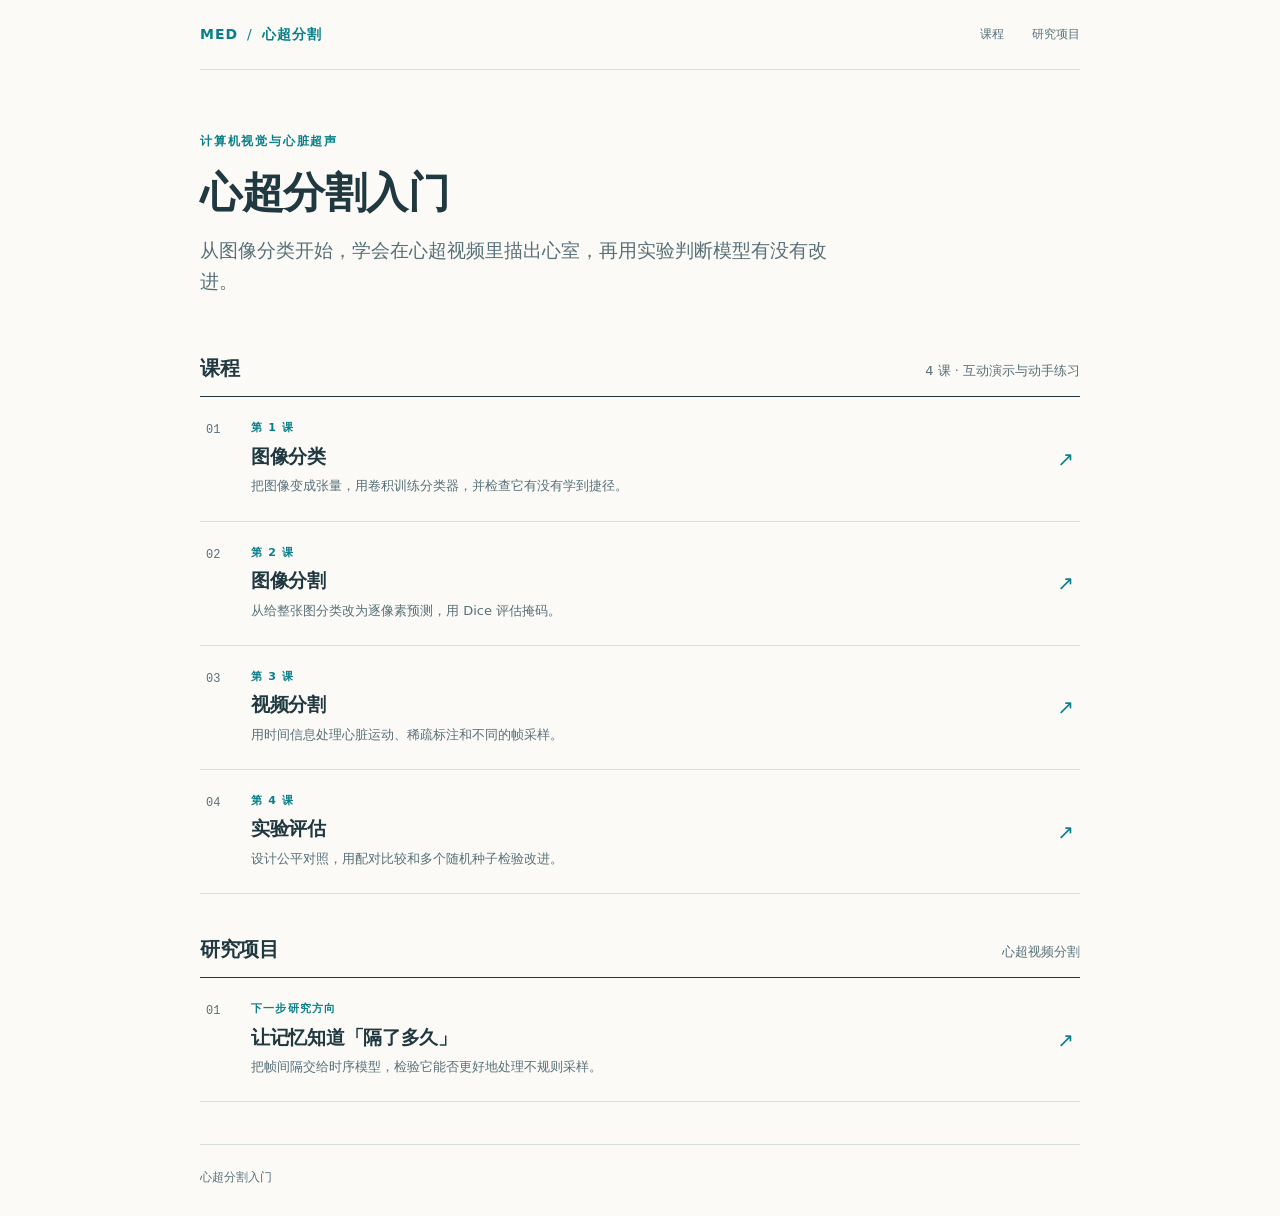
==== commit a2a37cc3: "Add Med and Wildfire course home pages" ====
--- a/med/index.html
+++ b/med/index.html
@@ -1,4695 +1,91 @@
-<!DOCTYPE html>
+<!doctype html>
 <html lang="zh-CN">
 <head>
-<meta charset="utf-8">
-<meta name="robots" content="noindex, nofollow">
-<meta name="viewport" content="width=device-width, initial-scale=1">
-<title>Med 心超分割入门</title>
-<style>
-:root{--paper:#fbfaf7;--ink:#20383f;--muted:#587078;--teal:#087f89;--pale:#e4f1ed;--line:#d7dfd8;--orange:#ba5935;--sand:#f8ecdf;
---sans:"PingFang SC","Hiragino Sans GB","Microsoft YaHei","Noto Sans CJK SC","Noto Sans SC",system-ui,-apple-system,"Segoe UI",Arial,sans-serif;
---mono:"SFMono-Regular",Consolas,"Liberation Mono",Menlo,monospace}
-*{box-sizing:border-box}html{scroll-behavior:smooth;scroll-padding-top:20px}
-body{margin:0;background:var(--paper);color:var(--ink);font:17px/1.9 var(--sans)}
-a{color:#14677d;text-underline-offset:3px}a:hover{color:var(--orange)}
-.skip{position:absolute;top:-100px;left:20px;background:#fff;padding:10px;z-index:4}.skip:focus{top:10px}
-.topbar{font-size:14px;line-height:1.5;border-bottom:1px solid var(--line);padding:16px 32px;display:flex;justify-content:space-between;gap:24px;flex-wrap:wrap}
-.brand{font-weight:700;letter-spacing:1px;color:var(--teal);text-decoration:none}
-.topbar nav{display:flex;gap:20px;flex-wrap:wrap}.topbar nav a,.topbar nav span{color:var(--muted);text-decoration:none}
-.topbar nav [aria-current]{color:var(--ink);font-weight:700}.topbar nav span small{font-size:11px;color:#9aaaa9;margin-left:4px}
-.layout{display:grid;grid-template-columns:200px minmax(0,860px);gap:48px;max-width:1200px;margin:0 auto;padding:0 28px}
-.sidebar{font-size:14px;line-height:1.5;padding-top:52px}.sidebar-inner{position:sticky;top:24px}
-.sidebar strong{font-size:11px;letter-spacing:1.4px;color:var(--muted)}.sidebar ol{list-style:none;padding:0;margin:14px 0}
-.sidebar li{margin:0 0 12px}.sidebar a{color:var(--muted);text-decoration:none}.sidebar a:hover,.sidebar a.on{color:var(--teal)}
-.sidebar a.on{font-weight:700}
-main{min-width:0;padding:44px 0 70px}
-.hero{padding-bottom:26px;border-bottom:1px solid var(--line);margin-bottom:8px}
-.eyebrow{font-weight:700;font-size:12px;letter-spacing:1.8px;color:var(--teal);margin:0 0 16px}
-h1{font-weight:700;font-size:clamp(34px,4.2vw,50px);line-height:1.2;letter-spacing:-.5px;margin:0 0 18px}
-.dek{font-size:21px;line-height:1.6;color:var(--muted);max-width:720px;margin:0 0 16px}
-.meta{font-size:14px;color:var(--muted);margin:0}
-p{margin:0 0 16px}h2{font-size:27px;line-height:1.35;margin:0 0 6px}h3{font-size:19px;margin:24px 0 10px}
-section{margin-top:46px;padding-top:28px;border-top:1px solid var(--line)}
-.section-no{display:block;font-weight:700;font-size:12px;letter-spacing:2px;color:var(--teal);margin-bottom:6px}
-.time{font-size:13px;color:var(--muted);margin-bottom:20px}
-.bridge{background:#f1f2eb;border-left:4px solid #91b7a5;padding:22px 26px;margin:26px 0}
-.bridge h2{font-size:21px;margin-bottom:12px}
-.route{list-style:none;padding:0;margin:16px 0 6px;display:grid;grid-template-columns:repeat(4,1fr);gap:10px}
-.route li{background:#fff;border:1px solid var(--line);border-radius:8px;padding:12px 14px;font-size:14px;line-height:1.55}
-.route li b{display:block;font-size:15px;color:var(--teal)}.route li.now{border-color:var(--teal);box-shadow:inset 0 0 0 1px var(--teal)}
-figure{margin:24px 0 26px;background:#f3f5ef;border:1px solid var(--line);border-radius:8px;overflow:hidden}
-.fig-body{padding:16px 14px}svg{display:block;width:100%;height:auto;font-family:var(--sans)}
-figcaption{padding:13px 20px;border-top:1px solid var(--line);font-size:14px;line-height:1.7;color:var(--muted);background:#f9faf5}
-figcaption b{color:var(--teal)}
-.pause{border-left:4px solid #c57d4b;background:var(--sand);padding:18px 24px;margin:26px 0}
-.pause h3{font-size:16px;margin:0 0 8px;color:#8f452c}.pause p:last-of-type{margin-bottom:0}
-details{margin:14px 0 0;padding-top:10px;border-top:1px solid #d6c8b7}
-summary{cursor:pointer;font-weight:700;font-size:15px;color:#855033;padding:2px 0}
-details[open] summary{margin-bottom:10px}details p,details li{font-size:16px}
-.answer{background:var(--pale);border:1px solid #b9d7c9;border-radius:6px;padding:12px 20px;margin-top:14px}
-.answer summary{color:var(--teal)}
-.note{background:#f0f1eb;border:1px solid var(--line);border-radius:6px;padding:12px 20px;margin:20px 0}
-.note summary{color:var(--muted)}
-code{font:14.5px/1.5 var(--mono);background:#eaf0e9;padding:2px 6px;border-radius:3px}
-pre{background:#1f3138;color:#e6efe9;border-radius:8px;padding:18px 20px;overflow-x:auto;font:14px/1.7 var(--mono);margin:18px 0 22px}
-pre code{background:none;padding:0;color:inherit;font:inherit}pre .c{color:#8fc1a9}pre .k{color:#f2b38a}
-ol.steps{padding-left:24px}ol.steps li{margin-bottom:6px}
-table{border-collapse:collapse;width:100%;font-size:15px;line-height:1.6}
-td,th{text-align:left;vertical-align:top;padding:10px 12px;border-bottom:1px solid var(--line)}th{background:#e8efea}
-.task-card{margin:26px 0;border:1px solid #a8c9bb;border-radius:8px;padding:24px 26px;background:#f2f6ef}
-.task-card h3{font-size:22px;margin:0 0 14px}.task-card ol{padding-left:22px;margin:0}.task-card li{margin-bottom:10px}
-.handoff{border-left:4px solid var(--teal);padding:14px 22px;margin-top:26px;background:var(--pale)}
-.questions{padding-left:24px}.questions>li{margin:0 0 20px;padding-left:4px}
-.refs{font-size:14px;line-height:1.7}.refs li{margin-bottom:8px}
-footer{font-size:12px;color:var(--muted);text-align:center;border-top:1px solid var(--line);padding:20px}
-/* widgets */
-.lab{background:#fff;border:1px solid #b9cfc6;border-radius:10px;margin:24px 0 26px;overflow:hidden}
-.lab-head{display:flex;justify-content:space-between;align-items:baseline;gap:12px;padding:12px 18px;background:#eef5f1;border-bottom:1px solid #cfe0d8;font-size:13px}
-.lab-head b{color:var(--teal);letter-spacing:1px}.lab-head span{color:var(--muted)}
-.lab-body{padding:18px}
-.row{display:flex;gap:22px;flex-wrap:wrap;align-items:flex-start}
-.col{display:flex;flex-direction:column;gap:6px}
-.cap{font-size:13px;color:var(--muted);line-height:1.5}
-canvas{display:block;image-rendering:pixelated;border-radius:4px;max-width:100%}
-.btns{display:flex;gap:8px;flex-wrap:wrap;margin:4px 0 12px}
-button{font:600 14px/1 var(--sans);padding:9px 14px;border-radius:6px;border:1px solid #9cbcb1;background:#fff;color:var(--ink);cursor:pointer}
-button:hover{border-color:var(--teal);color:var(--teal)}button[aria-pressed=true]{background:var(--teal);border-color:var(--teal);color:#fff}
-button.primary{background:var(--teal);border-color:var(--teal);color:#fff}button.primary:hover{background:#066a72;color:#fff}
-button:disabled{opacity:.45;cursor:not-allowed}
-button:focus-visible,summary:focus-visible,a:focus-visible,input:focus-visible{outline:3px solid #cc7a4a;outline-offset:3px}
-.readout{font:15px/1.6 var(--mono);background:#f4f7f4;border:1px solid var(--line);border-radius:6px;padding:8px 12px;min-height:40px}
-.kgrid{display:grid;grid-template-columns:repeat(3,44px);gap:3px}
-.kgrid div{height:44px;display:flex;align-items:center;justify-content:center;font:600 14px var(--mono);border-radius:3px}
-.stats{display:grid;grid-template-columns:repeat(3,1fr);gap:10px;margin-bottom:12px}
-.stat{background:#f4f7f4;border:1px solid var(--line);border-radius:6px;padding:8px 12px}
-.stat small{display:block;font-size:12px;color:var(--muted)}.stat b{font:700 22px/1.3 var(--mono)}
-.thumbs{display:grid;grid-template-columns:repeat(8,1fr);gap:8px}
-.thumb{display:flex;flex-direction:column;gap:4px;align-items:stretch}
-.thumb canvas{width:100%;height:auto}
-.bar{height:8px;background:#e3ebe7;border-radius:4px;overflow:hidden}.bar i{display:block;height:100%;background:var(--orange);width:50%;transition:width .15s}
-.thumb small{font:12px/1.3 var(--mono);color:var(--muted);text-align:center}
-.thumb small.ok{color:var(--teal)}.thumb small.bad{color:#b2392a;font-weight:700}
-.kernels{display:flex;gap:8px;flex-wrap:wrap}.kernels canvas{width:54px;height:54px;border:1px solid var(--line)}
-.choice{display:flex;flex-direction:column;gap:6px;margin:10px 0 4px}
-.choice label{display:flex;gap:10px;align-items:center;font-size:16px;cursor:pointer}
-.result-table td:nth-child(2){width:45%}.rbar{height:14px;background:#e3ebe7;border-radius:7px;overflow:hidden}
-.rbar i{display:block;height:100%;width:0;background:var(--teal);transition:width .6s}
-.rbar.warn i{background:var(--orange)}
-.hidden{display:none}
-.reveal{border-top:1px dashed #cdd8d2;margin-top:16px;padding-top:14px}
-.legend{display:flex;gap:18px;font-size:13px;color:var(--muted);margin-top:6px}
-.legend i{display:inline-block;width:14px;height:3px;vertical-align:middle;margin-right:6px}
-.dl{display:flex;gap:10px;flex-wrap:wrap;margin:12px 0 18px}
-@media(max-width:1000px){.layout{grid-template-columns:160px minmax(0,1fr);gap:24px;padding:0 20px}}
-@media(max-width:760px){body{font-size:16px}.layout{display:block;padding:0 16px}.sidebar{display:none}.topbar{padding:12px 16px}
-.route{grid-template-columns:1fr 1fr}.thumbs{grid-template-columns:repeat(4,1fr)}.stats{grid-template-columns:1fr 1fr 1fr}h2{font-size:23px}}
-@media print{.sidebar,.topbar,.btns,.dl{display:none}.layout{display:block}details{display:block}}
-.lesson{display:none}.lesson.active{display:block}
-.topbar nav a.cur{color:var(--ink);font-weight:700}
-.sliders{display:flex;flex-direction:column;gap:8px}
-.sliders label{display:flex;align-items:center;gap:12px;font-size:15px;flex-wrap:wrap}
-.sliders input[type=range]{width:260px;max-width:60vw;accent-color:var(--teal)}
-.sliders output{font:600 15px var(--mono);min-width:44px}
-.grid4{display:grid;grid-template-columns:repeat(4,1fr);gap:8px}
-.grid4 canvas{width:100%;height:auto}
-.framebar{display:grid;grid-template-columns:repeat(16,1fr);gap:3px;margin:10px 0 4px}
-.framebar span{height:14px;background:#e3ebe7;border-radius:3px}
-.framebar span.on{background:#08b4aa}.framebar span.cur{outline:2px solid #20383f;outline-offset:1px}
-.framestrip{display:grid;grid-template-columns:repeat(8,1fr);gap:6px;margin-top:10px}
-.fcell{display:flex;flex-direction:column;gap:2px;align-items:stretch}
-.fcell canvas{width:100%;height:auto;border:2px solid transparent;border-radius:4px}
-.fcell small{font:11px/1.3 var(--mono);color:var(--muted);text-align:center}
-.fcell.off{opacity:.35}.fcell.shadow canvas{border-color:#8a9a9f}
-.sw{display:inline-block;width:12px;height:12px;border-radius:2px;margin-right:6px;vertical-align:-1px}
-.quiz{padding:10px 0 14px;border-bottom:1px solid var(--line)}.quiz:last-child{border-bottom:none}
-.quiz p{margin-bottom:6px}.fb{min-height:22px}
-.claim{padding:10px 0;border-bottom:1px solid var(--line)}.claim p{margin:0 0 6px}
-button.right{background:#dff1e8;border-color:#087f89;color:#065e66}button.wrong{background:#fbe5df;border-color:#b2392a;color:#8f2a1e}
-.pager{display:flex;justify-content:space-between;gap:20px;margin-top:40px;padding-top:20px;border-top:1px solid var(--line);font-size:15px}
-.hero-route{margin-top:0}
-@media(max-width:760px){.framestrip{grid-template-columns:repeat(4,1fr)}.grid4{gap:4px}}
-table.mini{font:13px/1.4 var(--mono);width:auto}table.mini td,table.mini th{padding:3px 8px;text-align:center}
-:root{--sans:"Inter","Segoe UI",system-ui,-apple-system,"Helvetica Neue",Arial,"PingFang SC","Hiragino Sans GB","Microsoft YaHei","Noto Sans CJK SC","Noto Sans SC",sans-serif}
-@media(max-width:760px){article table{display:block;overflow-x:auto}}
-</style>
+  <meta charset="utf-8">
+  <meta name="robots" content="noindex, nofollow">
+  <meta name="viewport" content="width=device-width, initial-scale=1">
+  <meta name="description" content="从图像分类开始，学会在心超视频里描出心室，再用实验判断模型有没有改进。">
+  <meta name="theme-color" content="#fbfaf7">
+  <title>心超分割入门 · 课程首页</title>
+  <link rel="stylesheet" href="../assets/course-home.css">
+  <script>
+    // Preserve lesson and section links shared before the course had a home page.
+    if (/^#l[1-4](?:-.+)?$/.test(location.hash)) {
+      location.replace('lessons.html' + location.search + location.hash);
+    }
+  </script>
 </head>
 <body>
-<a class="skip" href="#main">跳到正文</a>
-<header class="topbar">
-  <a class="brand" href="#l1">MED / 心超分割入门</a>
-  <nav aria-label="课程" id="lesson-nav">
-    <a href="#l1" data-lesson="1">第1课 · 图像分类</a>
-    <a href="#l2" data-lesson="2">第2课 · 图像分割</a>
-    <a href="#l3" data-lesson="3">第3课 · 视频分割</a>
-    <a href="#l4" data-lesson="4">第4课 · 实验评估</a>
-  </nav>
-</header>
-<div class="layout">
-<aside class="sidebar"><div class="sidebar-inner"><strong>本课内容</strong><ol id="toc"></ol></div></aside>
-<main id="main">
-<article class="lesson" id="lesson-1" data-lesson="1">
-<header class="hero">
-  <p class="eyebrow">MED · 第 1 课 / 共 4 课</p>
-  <h1>电脑怎么学会认图？</h1>
-  <p class="dek">从圆形和方形开始：先看一个模型从瞎猜到学会，再看它怎么学错。</p>
-  <p class="meta">约 60 分钟：网页互动约 35 分钟，Colab 练习约 25 分钟 · 不需要集群，不需要 GPU</p>
-</header>
+  <a class="skip-link" href="#main">跳到正文</a>
+  <div class="page">
+    <header class="site-header">
+      <a class="brand" href="./">MED <span>/</span> 心超分割</a>
+      <nav aria-label="课程导航">
+        <a href="#lessons">课程</a>
+        <a href="#research">研究项目</a>
+      </nav>
+    </header>
+    <main id="main">
+      <header class="intro">
+        <p class="eyebrow">计算机视觉与心脏超声</p>
+        <h1>心超分割入门</h1>
+        <p class="description">从图像分类开始，学会在心超视频里描出心室，再用实验判断模型有没有改进。</p>
+      </header>
 
-<section id="l1-why" data-toc="0 · 课程概览" style="border-top:none;margin-top:10px">
-  <span class="section-no">0 · 课程概览</span>
-  <h2>医生要算一个数</h2>
-  <p class="time">约 5 分钟</p>
-  <p>做心脏超声（心超）检查时，医生经常要算一个数：<strong>射血分数</strong>（EF，ejection fraction）。它衡量左心室每跳一次能把多少血泵出去，是判断心脏功能最常用的指标之一。</p>
-  <p>思路不复杂：在心室最大的一帧（舒张末期，ED）和最小的一帧（收缩末期，ES）上，把左心室的轮廓描出来，估出两个容积，然后代入公式。</p>
-  <figure>
-    <div class="fig-body">
-      <svg viewBox="0 0 760 250" role="img" aria-labelledby="efTitle">
-        <title id="efTitle">舒张末期左心室大，收缩末期小；射血分数等于两者容积之差除以舒张末期容积</title>
-        <g transform="translate(40,20)">
-          <rect x="0" y="0" width="190" height="200" rx="10" fill="#2a3b40"/>
-          <path d="M95 30 C140 30 150 95 145 150 C140 180 50 180 45 150 C40 95 50 30 95 30Z" fill="#3d5157" stroke="#7fd3c4" stroke-width="3"/>
-          <text x="95" y="225" text-anchor="middle" font-size="15" fill="#20383f" font-weight="700">舒张末期 ED</text>
-          <text x="95" y="244" text-anchor="middle" font-size="13" fill="#587078">心室最大 → 容积 EDV</text>
-        </g>
-        <g transform="translate(270,20)">
-          <rect x="0" y="0" width="190" height="200" rx="10" fill="#2a3b40"/>
-          <path d="M95 55 C125 55 130 105 127 145 C124 168 66 168 63 145 C60 105 65 55 95 55Z" fill="#3d5157" stroke="#f0a17a" stroke-width="3"/>
-          <text x="95" y="225" text-anchor="middle" font-size="15" fill="#20383f" font-weight="700">收缩末期 ES</text>
-          <text x="95" y="244" text-anchor="middle" font-size="13" fill="#587078">心室最小 → 容积 ESV</text>
-        </g>
-        <g transform="translate(500,70)">
-          <text x="0" y="0" font-size="15" fill="#587078">射血分数</text>
-          <text x="0" y="40" font-size="26" fill="#20383f" font-weight="700">EF = </text>
-          <text x="125" y="26" font-size="20" fill="#20383f" text-anchor="middle">EDV − ESV</text>
-          <line x1="72" y1="35" x2="178" y2="35" stroke="#20383f" stroke-width="2"/>
-          <text x="125" y="60" font-size="20" fill="#20383f" text-anchor="middle">EDV</text>
-          <text x="0" y="108" font-size="14" fill="#587078">关键一步：把轮廓描准</text>
-        </g>
-      </svg>
-    </div>
-    <figcaption>示意图，不是真实超声。实际估算容积还要用到切面的几何关系（例如 Simpson 法），这里只看思路。</figcaption>
-  </figure>
-  <p>难的是“描轮廓”这一步。手工描很慢，不同医生描出来的也不完全一样。这门课要做的，就是教电脑来描。四节课一步一步走：</p>
-  <ul class="route">
-    <li class="now"><b>第1课 · 图像分类</b>电脑能不能分清图里是什么？（今天）</li>
-    <li><b>第2课 · 图像分割</b>不只说“是什么”，还要标出每个像素属不属于它</li>
-    <li><b>第3课 · 视频分割</b>心脏在跳：怎么用一段视频，而不只是一张图</li>
-    <li><b>第4课 · 实验评估</b>结果变好了，凭什么相信它</li>
-  </ul>
-  <p>今天先做最小的版本：区分<strong>圆形</strong>和<strong>方形</strong>。图形是我们自己画的，所以答案完全已知，图的每个性质（亮度、大小、位置）也都由我们控制。到第 5 节你会看到这有多重要。</p>
-</section>
+      <section id="lessons" aria-labelledby="lessons-title">
+        <div class="section-heading"><h2 id="lessons-title">课程</h2><span>4 课 · 互动演示与动手练习</span></div>
+        <a class="material-row material-row-short" href="lessons.html#l1">
+          <span class="item-number" aria-hidden="true">01</span>
+          <div class="item-copy">
+            <span class="item-label">第 1 课</span>
+            <h3>图像分类</h3>
+            <p>把图像变成张量，用卷积训练分类器，并检查它有没有学到捷径。</p>
+          </div>
+          <span class="item-arrow" aria-hidden="true">↗</span>
+        </a>
+        <a class="material-row material-row-short" href="lessons.html#l2">
+          <span class="item-number" aria-hidden="true">02</span>
+          <div class="item-copy">
+            <span class="item-label">第 2 课</span>
+            <h3>图像分割</h3>
+            <p>从给整张图分类改为逐像素预测，用 Dice 评估掩码。</p>
+          </div>
+          <span class="item-arrow" aria-hidden="true">↗</span>
+        </a>
+        <a class="material-row material-row-short" href="lessons.html#l3">
+          <span class="item-number" aria-hidden="true">03</span>
+          <div class="item-copy">
+            <span class="item-label">第 3 课</span>
+            <h3>视频分割</h3>
+            <p>用时间信息处理心脏运动、稀疏标注和不同的帧采样。</p>
+          </div>
+          <span class="item-arrow" aria-hidden="true">↗</span>
+        </a>
+        <a class="material-row material-row-short" href="lessons.html#l4">
+          <span class="item-number" aria-hidden="true">04</span>
+          <div class="item-copy">
+            <span class="item-label">第 4 课</span>
+            <h3>实验评估</h3>
+            <p>设计公平对照，用配对比较和多个随机种子检验改进。</p>
+          </div>
+          <span class="item-arrow" aria-hidden="true">↗</span>
+        </a>
+      </section>
 
-<section id="l1-pixels" data-toc="1 · 数字图像与张量">
-  <span class="section-no">1 · 数字图像与张量</span>
-  <h2>你看到圆，电脑看到 400 个数</h2>
-  <p class="time">约 5 分钟</p>
-  <p>你一眼就能看出下面是圆形还是方形。电脑拿到的只是 20 × 20 = 400 个数字，每个是 0（黑）到 1（白）之间的亮度。把鼠标移到图上，看看每个格子里存的是什么。</p>
-  <div class="lab" id="lab-pixels">
-    <div class="lab-head"><b>动手 ①</b><span>移动鼠标查看像素值</span></div>
-    <div class="lab-body">
-      <div class="btns">
-        <button data-new="0">换一个圆形</button><button data-new="1">换一个方形</button>
-      </div>
-      <div class="row">
-        <canvas id="px-canvas" width="340" height="340" aria-label="20乘20像素的灰度图"></canvas>
-        <div class="col" style="flex:1;min-width:220px">
-          <div class="readout" id="px-readout" aria-live="polite">把鼠标移到图上</div>
-          <p class="cap" style="margin-top:8px">在 PyTorch 里，这张图存成形状为 <code>[1, 20, 20]</code> 的<strong>张量</strong>（tensor）。可以先把张量理解成“多维的数字表”。</p>
-          <p class="cap">前面那个 1 是<strong>通道数</strong>：灰度图 1 个通道，彩色图有红、绿、蓝 3 个。</p>
-          <p class="cap">训练时一次喂进去一批（batch）图，比如 16 张，形状就是 <code>[16, 1, 20, 20]</code>。</p>
-        </div>
-      </div>
-    </div>
+      <section id="research" aria-labelledby="research-title">
+        <div class="section-heading"><h2 id="research-title">研究项目</h2><span>心超视频分割</span></div>
+        <a class="material-row material-row-short" href="next-steps/">
+          <span class="item-number" aria-hidden="true">01</span>
+          <div class="item-copy">
+            <span class="item-label">下一步研究方向</span>
+            <h3>让记忆知道「隔了多久」</h3>
+            <p>把帧间隔交给时序模型，检验它能否更好地处理不规则采样。</p>
+          </div>
+          <span class="item-arrow" aria-hidden="true">↗</span>
+        </a>
+      </section>
+    </main>
+    <footer><span>心超分割入门</span></footer>
   </div>
-  <div class="pause">
-    <h3>停一下</h3>
-    <p>看几个像素的值。这 400 个数里，哪一个告诉电脑“这是圆形”？</p>
-    <details class="answer"><summary>想好了再看</summary>
-      <p>没有任何一个。单个像素只记录亮度，“圆”是很多像素之间的排列关系。电脑要学的，就是从这种关系里找线索。</p>
-    </details>
-  </div>
-</section>
-
-<section id="l1-conv" data-toc="2 · 卷积与特征图">
-  <span class="section-no">2 · 卷积与特征图</span>
-  <h2>卷积核：一个只看 3 × 3 的放大镜</h2>
-  <p class="time">约 10 分钟</p>
-  <p>卷积神经网络（CNN）找线索的办法是：拿一个 3 × 3 的小窗口，叫<strong>卷积核</strong>，在图上一格一格滑过去。每到一个位置，把窗口里的 9 个像素和核里的 9 个数对应相乘再加起来，得到一个数。整张图扫完，就得到一张新的图，叫<strong>特征图</strong>（feature map）。</p>
-  <p>核里的 9 个数决定它对什么敏感。下面换几个人工设计的核试试。特征图会再经过 <strong>ReLU</strong>（把负数变成 0），所以亮的地方就是这个核“有反应”的地方。</p>
-  <div class="lab" id="lab-conv">
-    <div class="lab-head"><b>动手 ②</b><span>换卷积核，看特征图怎么变</span></div>
-    <div class="lab-body">
-      <div class="btns" id="kpresets"></div>
-      <div class="btns"><button data-cnew="0">换一个圆形</button><button data-cnew="1">换一个方形</button></div>
-      <div class="row">
-        <div class="col"><span class="cap">输入图</span><canvas id="cv-in" width="200" height="200"></canvas></div>
-        <div class="col"><span class="cap">卷积核</span><div class="kgrid" id="kgrid"></div></div>
-        <div class="col"><span class="cap">特征图（ReLU 之后）</span><canvas id="cv-out" width="180" height="180"></canvas></div>
-        <div class="col" style="min-width:150px"><span class="cap">整张特征图的平均值</span><div class="readout" id="cv-mean" aria-live="polite"></div></div>
-      </div>
-      <div style="margin-top:20px">
-        <span class="cap">同一个核，在 60 个圆形和 60 个方形上的平均值（每个点是一张图）</span>
-        <canvas id="cv-strip" width="800" height="120" style="width:100%;height:auto;margin-top:6px"></canvas>
-      </div>
-    </div>
-  </div>
-  <div class="pause">
-    <h3>停一下</h3>
-    <p>把所有预设的核都试一遍。有没有哪个核，能让下方圆形的点和方形的点<strong>完全分开</strong>？</p>
-    <details class="answer"><summary>想好了再看</summary>
-      <p>没有。一个核的平均响应，很大程度上取决于图形有多亮、有多大，而这两样在圆形和方形里都是随机的，所以两组点总是混在一起。</p>
-      <p>单靠一个核不够，要把几个核的结果<strong>组合</strong>起来比较。比如“斜向边缘相对多、上下左右边缘相对少”就更像圆形。下一节模型的最后一层做的正是这种组合。</p>
-      <p>还有一点：真实模型里的核，数值不是我们设计的，是它自己<strong>学</strong>出来的。第 4 节你会看到它们怎么长出来。</p>
-    </details>
-  </div>
-</section>
-
-<section id="l1-model" data-toc="3 · 分类模型结构">
-  <span class="section-no">3 · 分类模型结构</span>
-  <h2>四层，74 个数字</h2>
-  <p class="time">约 5 分钟</p>
-  <p>今天的模型很小，只有四层，一共 74 个可学习的数字（<strong>参数</strong>）：</p>
-  <figure>
-    <div class="fig-body">
-      <svg viewBox="0 0 820 200" role="img" aria-labelledby="pipeTitle">
-        <title id="pipeTitle">输入 1×20×20，经过 6 个卷积核得到 6×18×18，ReLU，全局平均池化得到 6 个数，线性层得到 2 个分数，softmax 得到概率</title>
-        <defs><marker id="ar" viewBox="0 0 10 10" refX="9" refY="5" markerWidth="7" markerHeight="7" orient="auto"><path d="M0 0L10 5L0 10z" fill="#587078"/></marker></defs>
-        <g font-size="13" fill="#20383f">
-          <rect x="10" y="50" width="70" height="70" fill="#3d5157" rx="3"/><circle cx="45" cy="85" r="20" fill="#cfd8d6"/>
-          <text x="45" y="145" text-anchor="middle" font-weight="700">输入</text><text x="45" y="163" text-anchor="middle" fill="#587078">[1, 20, 20]</text>
-          <line x1="88" y1="85" x2="140" y2="85" stroke="#587078" stroke-width="2" marker-end="url(#ar)"/>
-          <text x="114" y="72" text-anchor="middle" fill="#087f89" font-weight="700">卷积</text>
-          <g>
-            <rect x="170" y="30" width="62" height="62" fill="#e7c9b8" stroke="#ba5935"/>
-            <rect x="162" y="40" width="62" height="62" fill="#ecd5c7" stroke="#ba5935"/>
-            <rect x="154" y="50" width="62" height="62" fill="#f1e0d6" stroke="#ba5935"/>
-            <rect x="146" y="60" width="62" height="62" fill="#f8ecdf" stroke="#ba5935"/>
-          </g>
-          <text x="190" y="145" text-anchor="middle" font-weight="700">6 张特征图</text><text x="190" y="163" text-anchor="middle" fill="#587078">[6, 18, 18]</text>
-          <line x1="245" y1="85" x2="300" y2="85" stroke="#587078" stroke-width="2" marker-end="url(#ar)"/>
-          <text x="272" y="72" text-anchor="middle" fill="#087f89" font-weight="700">ReLU</text>
-          <line x1="305" y1="85" x2="385" y2="85" stroke="#587078" stroke-width="2" marker-end="url(#ar)"/>
-          <text x="345" y="60" text-anchor="middle" fill="#087f89" font-weight="700">全局平均</text><text x="345" y="76" text-anchor="middle" fill="#087f89" font-weight="700">池化</text>
-                    <rect x="395" y="40" width="26" height="90" fill="#fff" stroke="#ba5935"/>
-          <g fill="#ba5935"><rect x="400" y="46" width="16" height="9"/><rect x="400" y="60" width="16" height="9"/><rect x="400" y="74" width="16" height="9"/><rect x="400" y="88" width="16" height="9"/><rect x="400" y="102" width="16" height="9"/><rect x="400" y="116" width="16" height="9"/></g>
-          <text x="408" y="145" text-anchor="middle" font-weight="700">6 个数</text><text x="408" y="163" text-anchor="middle" fill="#587078">[6]</text>
-          <line x1="430" y1="85" x2="500" y2="85" stroke="#587078" stroke-width="2" marker-end="url(#ar)"/>
-          <text x="465" y="72" text-anchor="middle" fill="#087f89" font-weight="700">线性层</text>
-          <rect x="510" y="60" width="70" height="22" fill="#fff" stroke="#20383f"/><text x="545" y="76" text-anchor="middle">圆 −0.8</text>
-          <rect x="510" y="88" width="70" height="22" fill="#fff" stroke="#20383f"/><text x="545" y="104" text-anchor="middle">方 +1.2</text>
-          <text x="545" y="145" text-anchor="middle" font-weight="700">2 个分数</text><text x="545" y="163" text-anchor="middle" fill="#587078">logits [2]</text>
-          <line x1="590" y1="85" x2="660" y2="85" stroke="#587078" stroke-width="2" marker-end="url(#ar)"/>
-          <text x="625" y="72" text-anchor="middle" fill="#087f89" font-weight="700">softmax</text>
-          <rect x="670" y="62" width="14" height="46" fill="#e3ebe7"/><rect x="670" y="101" width="14" height="7" fill="#087f89"/>
-          <rect x="700" y="62" width="14" height="46" fill="#e3ebe7"/><rect x="700" y="68" width="14" height="40" fill="#ba5935"/>
-          <text x="677" y="124" text-anchor="middle" font-size="12">圆</text><text x="707" y="124" text-anchor="middle" font-size="12">方</text>
-          <text x="745" y="80" font-size="13">0.12</text><text x="745" y="100" font-size="13">0.88</text>
-          <text x="700" y="145" text-anchor="middle" font-weight="700">概率</text><text x="700" y="163" text-anchor="middle" fill="#587078">加起来 = 1</text>
-        </g>
-      </svg>
-    </div>
-    <figcaption>图中的分数和概率是举例。<b>注意中间那一步</b>：求平均之后，“图形在哪里”的信息就没了。</figcaption>
-  </figure>
-  <ol class="steps">
-    <li><strong>卷积</strong>：6 个 3 × 3 的核，得到 6 张特征图。为什么是 18 × 18？因为 3 × 3 的窗口在 20 格宽的图上只能放 18 个位置。</li>
-    <li><strong>ReLU</strong>：负数变 0。</li>
-    <li><strong>全局平均池化</strong>：每张特征图求平均，剩下 6 个数。</li>
-    <li><strong>线性层</strong>：把这 6 个数按不同权重加起来，算出两个分数：“圆形分”和“方形分”。这就是上一节说的“组合”。</li>
-  </ol>
-  <p>这两个分数叫 <strong>logits</strong>，可以是任何实数。再过一次 <strong>softmax</strong>，就变成两个加起来等于 1 的概率。分数高的那一类就是模型的答案。</p>
-  <p>回头看第 3 步：求平均之后，图形在图里的位置就丢掉了。判断“是圆还是方”不需要位置；但描心室的轮廓，位置就是全部。第 2 课会从这里接着讲。</p>
-</section>
-
-<section id="l1-train" data-toc="4 · 模型训练">
-  <span class="section-no">4 · 模型训练</span>
-  <h2>猜，对答案，改一点，再猜</h2>
-  <p class="time">约 10 分钟</p>
-  <p>现在这 74 个参数全是随机数。按“开始训练”之前，先猜一下：</p>
-  <div class="pause">
-    <h3>先预测</h3>
-    <p>在 400 张模型从没见过的测试图上，它现在的准确率大概是多少？</p>
-    <details class="answer"><summary>想好了再看</summary>
-      <p>50% 左右。两类图各占一半，参数是随机的，等于抛硬币。按下训练后，第 0 步的读数会验证这一点。</p>
-    </details>
-  </div>
-  <p><strong>训练</strong>就是重复同一个循环。每一步随机抽 16 张训练图，做五件事：</p>
-  <ol class="steps">
-    <li>清掉上一步留下的梯度；</li>
-    <li><strong>猜</strong>：16 张图走一遍模型，得到分数；</li>
-    <li><strong>对答案</strong>：算出 <strong>loss</strong>。猜错得越离谱、越自信，loss 越大；</li>
-    <li><strong>反向传播</strong>：算出每个参数往哪个方向改，loss 会变小（这叫梯度）；</li>
-    <li><strong>改一小步</strong>：按这个方向，把每个参数都挪一点点。</li>
-  </ol>
-  <p>下面这个训练是真的在你的浏览器里运行的，结构和第 6 节的 PyTorch 代码完全一样。</p>
-  <div class="lab" id="lab-train">
-    <div class="lab-head"><b>动手 ③</b><span>真实训练 · 400 张训练图 · 400 张测试图</span></div>
-    <div class="lab-body">
-      <div class="btns">
-        <button class="primary" id="tr-go">开始训练</button>
-        <button id="tr-reset">重置（换一组随机初始参数）</button>
-      </div>
-      <div class="stats">
-        <div class="stat"><small>训练步数</small><b id="tr-step">0</b></div>
-        <div class="stat"><small>loss（最近 20 步平均）</small><b id="tr-loss">—</b></div>
-        <div class="stat"><small>测试集准确率</small><b id="tr-acc">—</b></div>
-      </div>
-      <canvas id="tr-chart" width="800" height="220" style="width:100%;height:auto;border:1px solid var(--line)"></canvas>
-      <div class="legend"><span><i style="background:#ba5935"></i>loss（越低越好）</span><span><i style="background:#087f89"></i>测试集准确率（越高越好）</span><span id="tr-seed"></span></div>
-      <h3 style="font-size:15px;margin:18px 0 8px">8 张测试图：模型认为是“方形”的概率</h3>
-      <div class="thumbs" id="tr-thumbs"></div>
-      <h3 style="font-size:15px;margin:18px 0 8px">模型学出来的 6 个卷积核（红 = 正，蓝 = 负）</h3>
-      <div class="kernels" id="tr-kernels"></div>
-    </div>
-  </div>
-  <p>盯住三个地方：loss 曲线往下走，测试准确率从 50% 左右往上爬，8 张测试图的判断从犹豫（0.5 附近）变得确定。</p>
-  <div class="pause">
-    <h3>停一下</h3>
-    <p>按“重置”再跑两三次。每次的结果一样吗？学出来的卷积核长得一样吗？</p>
-    <details class="answer"><summary>想好了再看</summary>
-      <p>不一样。起点（随机初始参数）不同，学出来的核也不同。最后的准确率通常都很高，但不同次之间会有差别，偶尔还会卡在较低的水平。</p>
-      <p>所以严肃的实验要写清楚用了哪个随机种子，最好多跑几个种子再下结论。第 4 课会再回到这一点。</p>
-    </details>
-  </div>
-  <details class="note"><summary>为什么一定要用没见过的测试图？</summary>
-    <p>loss 下降只说明模型在训练图上越来越好。它可能真学会了，也可能只是记住了这 400 张图。就像学生背下了练习题的答案，换一套题才知道懂没懂。所以测试图在训练时一眼都不能看。</p>
-  </details>
-</section>
-
-<section id="l1-shortcut" data-toc="5 · 捷径学习">
-  <span class="section-no">5 · 捷径学习</span>
-  <h2>一个只看亮度的“好”模型</h2>
-  <p class="time">约 10 分钟</p>
-  <p>设想这样一个场景：你收集的圆形图全部来自 A 医院，A 医院的机器拍出来偏亮；方形图全部来自 B 医院，机器偏暗。你没注意到这件事，就这样训练了模型。</p>
-  <figure>
-    <div class="fig-body"><div class="thumbs" id="sc-samples"></div></div>
-    <figcaption>有偏差的训练集，随便抽 8 张。图下标注：<b>圆</b> = A 医院（偏亮），<b>方</b> = B 医院（偏暗）。</figcaption>
-  </figure>
-  <p>训练完，用两套测试图考它：</p>
-  <ul>
-    <li><strong>普通测试集</strong>：亮度和形状无关，和第 4 节一样；</li>
-    <li><strong>反转测试集</strong>：圆形偏暗，方形偏亮。</li>
-  </ul>
-  <div class="lab" id="lab-shortcut">
-    <div class="lab-head"><b>动手 ④</b><span>先预测，再训练</span></div>
-    <div class="lab-body">
-      <p style="margin-bottom:4px"><strong>你的预测：</strong>在反转测试集上，这个模型的准确率大概是多少？</p>
-      <div class="choice" role="radiogroup" aria-label="预测">
-        <label><input type="radio" name="sc-pred" value="high"> 接近 100%：它学会了形状</label>
-        <label><input type="radio" name="sc-pred" value="mid"> 50% 左右：一半一半</label>
-        <label><input type="radio" name="sc-pred" value="low"> 接近 0%：几乎全错</label>
-      </div>
-      <div class="btns" style="margin-top:12px"><button class="primary" id="sc-go" disabled>用有偏差的数据训练</button></div>
-      <div class="cap" id="sc-status" aria-live="polite">先选一个预测，按钮才会亮起来。</div>
-      <table class="result-table hidden" id="sc-table" style="margin-top:12px">
-        <tr><th>考什么</th><th></th><th>准确率</th></tr>
-        <tr><td>有偏差的训练集</td><td><div class="rbar"><i id="sc-b0"></i></div></td><td id="sc-v0"></td></tr>
-        <tr><td>普通测试集</td><td><div class="rbar warn"><i id="sc-b1"></i></div></td><td id="sc-v1"></td></tr>
-        <tr><td>反转测试集</td><td><div class="rbar warn"><i id="sc-b2"></i></div></td><td id="sc-v2"></td></tr>
-      </table>
-      <div class="hidden" id="sc-swapwrap" style="margin-top:14px">
-        <span class="cap">反转测试集里的 8 张图，模型认为是“方形”的概率</span>
-        <div class="thumbs" id="sc-swapthumbs" style="margin-top:6px"></div>
-      </div>
-      <div class="reveal hidden" id="sc-reveal">
-        <p id="sc-verdict"></p>
-        <p>它在训练集上几乎满分，到了普通测试集却只有 50% 左右，等于瞎猜；到了反转测试集，几乎全错。它根本没学形状，学的是“亮的就是圆，暗的就是方”。在有偏差的训练集里，这条规则百分之百正确，而且比判断形状容易得多，所以模型就学了它。这叫<strong>捷径学习</strong>（shortcut learning）。</p>
-      </div>
-    </div>
-  </div>
-  <p>这不只是玩具问题。一项研究发现，用胸片训练的肺炎检测模型，能以极高的准确率认出一张片子来自哪家医院。不同医院的病人患病比例不同，这条“来自哪家医院”的线索就可能混进肺炎判断里；模型在本院测试集上表现很好，换到外院往往就变差了（Zech 等，2018）。</p>
-  <div class="pause">
-    <h3>停一下</h3>
-    <p>如果你事先不知道亮度有问题，怎么才能发现模型走了捷径？</p>
-    <details class="answer"><summary>想好了再看</summary>
-      <ul>
-        <li><strong>看错例</strong>：把错的图一张张拿出来，找它们的共同点。</li>
-        <li><strong>分组报告</strong>：按来源（医院、机器、时间）分开算准确率，而不是只给一个总平均数。</li>
-        <li><strong>专门设计一个打破巧合的测试</strong>，就像这里的反转测试集。</li>
-      </ul>
-      <p>第三条背后的思路是：<strong>只改变一个因素，看结果怎么变</strong>。这是整门课最重要的一句话。</p>
-    </details>
-  </div>
-</section>
-
-<section id="l1-code" data-toc="6 · PyTorch 实现">
-  <span class="section-no">6 · PyTorch 实现</span>
-  <h2>十几行代码，就是前面的全部</h2>
-  <p class="time">读代码约 5 分钟 · Colab 练习约 25 分钟</p>
-  <p>网页上的一切，用 PyTorch 十几行就能写出来。先看模型，每一行对应第 3 节的一层：</p>
-<pre><code>model = nn.Sequential(
-    nn.Conv2d(1, 6, kernel_size=3), <span class="c"># 6 个 3×3 核：[B,1,20,20] → [B,6,18,18]</span>
-    nn.ReLU(),                      <span class="c"># 负数变 0</span>
-    nn.AdaptiveAvgPool2d(1),        <span class="c"># 每张特征图求平均：→ [B,6,1,1]</span>
-    nn.Flatten(),                   <span class="c"># 拉平：→ [B,6]</span>
-    nn.Linear(6, 2),                <span class="c"># 组合成两个分数：→ [B,2]</span>
-)</code></pre>
-  <p>再看训练循环，五行对应第 4 节的五件事：</p>
-<pre><code>loss_fn = nn.CrossEntropyLoss()
-optimizer = torch.optim.Adam(model.parameters(), lr=0.03)
-
-<span class="k">for</span> x, y <span class="k">in</span> loader:               <span class="c"># x: [16,1,20,20] 图像；y: [16] 每张一个整数答案</span>
-    optimizer.zero_grad()           <span class="c"># ① 清掉上一步的梯度</span>
-    logits = model(x)               <span class="c"># ② 猜：[16, 2]</span>
-    loss = loss_fn(logits, y)       <span class="c"># ③ 对答案</span>
-    loss.backward()                 <span class="c"># ④ 算出每个参数该往哪边改</span>
-    optimizer.step()                <span class="c"># ⑤ 真正改参数</span></code></pre>
-  <p>两个容易踩的坑：</p>
-  <ul>
-    <li><code>backward()</code> 只是<em>算出</em>该怎么改，<code>step()</code> 才<em>真的</em>改。两步缺一不可。</li>
-    <li><code>CrossEntropyLoss</code> 直接接收 logits，<strong>不要</strong>自己先做 softmax，它内部会做。</li>
-  </ul>
-  <h3>Colab 练习</h3>
-  <p>完整练习是一个笔记本：造数据、训练、测试、看错例、看学出来的核，最后自己复现第 5 节的捷径实验。每个代码格前都有说明。</p>
-  <div class="dl">
-    <button class="primary" data-dl="nb1">下载 Colab 笔记本（.ipynb）</button>
-    <button data-dl="py1">下载 Python 脚本（.py）</button>
-  </div>
-  <ol class="steps">
-    <li>打开 <a href="https://colab.research.google.com" target="_blank" rel="noopener">colab.research.google.com</a>，用 Google 账号登录；</li>
-    <li>菜单“文件 → 上传笔记本”，选刚下载的 <code>.ipynb</code>；</li>
-    <li>从上到下依次运行每个代码格（Shift + Enter）。不需要 GPU，全部跑完大约 1 分钟。</li>
-  </ol>
-  <p class="cap">不用 Colab 也行：本地装好 <code>torch</code> 和 <code>matplotlib</code>，直接 <code>python med_lesson1.py</code>。</p>
-  <div class="task-card">
-    <p class="eyebrow" style="margin-bottom:6px">本课作业</p>
-    <h3>交回三样东西</h3>
-    <ol>
-      <li><strong>训练结果</strong>：训练集和测试集的准确率，以及 loss 曲线截图。</li>
-      <li><strong>捷径实验</strong>：运行前你的预测、实际结果，以及 3–5 句话解释为什么会这样。</li>
-      <li><strong>自己改一个量</strong>：笔记本最后列了 4 个选项（核的数量、训练集大小、学习率、随机种子），选一个，只改这一处，写下：改了什么、你预测会怎样、实际怎样。</li>
-    </ol>
-    <p style="margin:14px 0 0">第 3 项就是一次最小的科研：<strong>只改一个量，其他都不变，然后比较</strong>。后面三课会一直用这个思路。</p>
-  </div>
-</section>
-
-<section id="l1-exit" data-toc="7 · 小结与自测">
-  <span class="section-no">7 · 小结与自测</span>
-  <h2>四个问题，检查一下</h2>
-  <p class="time">约 5 分钟</p>
-  <ol class="questions">
-    <li>一批 16 张图进模型，输出形状是 <code>[16, 2]</code>。这个 2 是什么？
-      <details class="answer"><summary>答案</summary><p>两个类别各一个分数（logit）。16 张图，每张两个分数。它不是“第二张图”，也不是“两个通道”。</p></details></li>
-    <li>调用了 <code>loss.backward()</code>，参数变了吗？
-      <details class="answer"><summary>答案</summary><p>没有。<code>backward()</code> 只算出梯度，也就是每个参数该往哪边改；<code>optimizer.step()</code> 才真的改参数。</p></details></li>
-    <li>训练集准确率 100%，测试集 52%。你最先怀疑什么？下一步做什么？
-      <details class="answer"><summary>答案</summary><p>模型学到的东西没有推广到新图上：可能是死记了训练图，也可能像第 5 节那样，学了训练集里的某个巧合。下一步：把测试集的错例拿出来看，再检查训练集和测试集之间有什么系统性的差别。</p></details></li>
-    <li>只用“圆形 / 方形”这种整图标签训练，模型能告诉你圆在图里哪里、边界在哪吗？
-      <details class="answer"><summary>答案</summary><p>不能。标签里本来就没有位置信息，全局平均池化也把位置丢了。要描轮廓，需要<strong>每个像素</strong>都有答案的标签，还需要一个保留位置的模型。这就是第 2 课的内容。</p></details></li>
-  </ol>
-  <div class="handoff">
-    <p style="margin:0"><strong>下一课 · 图像分割：</strong>我们把今天的模型改一改，让它对每一个像素都给出答案，然后第一次看到真实的心超图像。</p>
-  </div>
-
-  <details class="note" style="margin-top:34px"><summary>关于这个网页（给老师）</summary>
-    <ul>
-      <li>第 4、5 节的训练是真实的梯度下降：用 JavaScript 手写了前向和反向传播（已做数值梯度检查）。结构（Conv 3×3 ×6 → ReLU → 全局平均池化 → Linear 6→2）、优化器（Adam，学习率 0.03，batch 16，600 步）和预处理（像素减 0.5）都和 Colab 笔记本一致。区别是网页每步有放回地随机抽样，笔记本按 epoch 打乱。</li>
-      <li>第 2 节的卷积核是人工设计的，只用来演示；第 4、5 节的核是训练学出来的。</li>
-      <li>网页模型的初始权重用的是简单的高斯初始化，和 PyTorch 默认的初始化不同，所以同一个种子在两边的结果不会一样。</li>
-      <li>本课不使用任何真实医学数据。</li>
-    </ul>
-  </details>
-  <h3 style="font-size:16px;margin-top:28px">参考资料（选读）</h3>
-  <ul class="refs">
-    <li>Zech JR, Badgeley MA, Liu M, Costa AB, Titano JJ, Oermann EK. Variable generalization performance of a deep learning model to detect pneumonia in chest radiographs: A cross-sectional study. <em>PLOS Medicine</em>, 2018. <a href="https://doi.org/10.1371/journal.pmed.1002683" target="_blank" rel="noopener">doi:10.1371/journal.pmed.1002683</a></li>
-    <li>Geirhos R 等. Shortcut learning in deep neural networks. <em>Nature Machine Intelligence</em>, 2020. <a href="https://arxiv.org/abs/2004.07780" target="_blank" rel="noopener">arXiv:2004.07780</a></li>
-    <li>PyTorch 官方入门教程：<a href="https://pytorch.org/tutorials/beginner/basics/intro.html" target="_blank" rel="noopener">Learn the Basics</a></li>
-  </ul>
-</section>
-<nav class="pager" aria-label="翻页"><span></span><span><a href="#l2">下一课：第 2 课 · 图像分割 →</a></span></nav></article>
-<article class="lesson" id="lesson-2" data-lesson="2">
-<header class="hero">
-  <p class="eyebrow">MED · 第 2 课 / 共 4 课</p>
-  <h1>不只说“是什么”，还要说“在哪里”</h1>
-  <p class="dek">让模型对每一个像素给出答案，再学会判断它描得好不好。</p>
-  <p class="meta">约 70 分钟：网页互动约 40 分钟，Colab 练习约 30 分钟 · 不需要集群，不需要 GPU</p>
-</header>
-
-<section id="l2-mask" data-toc="1 · 像素级标签" style="border-top:none;margin-top:10px">
-  <span class="section-no">1 · 像素级标签</span>
-  <h2>一张图，一千多个答案</h2>
-  <p class="time">约 5 分钟</p>
-  <p>第 1 课结尾留了一个问题：只用“圆形 / 方形”这种整图标签，模型没法告诉你圆在哪里。要描轮廓，标签本身就得带位置。</p>
-  <p>办法是给每张图配一张同样大小的<strong>掩码</strong>（mask）：属于目标的像素记 1，其余记 0。下面是一张真实的心超和医生描的轮廓：</p>
-  <figure>
-    <div class="fig-body"><img data-img="real0" alt="真实心超舒张末期和收缩末期，青色为左心室腔轮廓，橙色为心肌轮廓" style="width:100%;display:block"></div>
-    <figcaption>CAMUS 数据集中的一位病人（patient0334），上排舒张末期（ED），下排收缩末期（ES）。<b>青色</b>：左心室腔；<b>橙色</b>：心肌，也就是包住心腔的那圈肌肉。轮廓由医生手工描出，存下来就是每个像素一个 0 或 1。</figcaption>
-  </figure>
-  <p>真实图像我们第 3 课再细看。这一课继续用自己画的图形，因为答案完全已知。把鼠标移到左图上，右边的掩码会显示同一个位置的答案。</p>
-  <div class="lab" id="lab-mask">
-    <div class="lab-head"><b>动手 ①</b><span>同一个像素：图像里的亮度，掩码里的答案</span></div>
-    <div class="lab-body">
-      <div class="btns"><button id="mk-new">换一张图</button></div>
-      <div class="row">
-        <div class="col"><span class="cap">图像 [1, 32, 32]</span><canvas id="mk-img" width="256" height="256"></canvas></div>
-        <div class="col"><span class="cap">掩码 [1, 32, 32]</span><canvas id="mk-mask" width="256" height="256"></canvas></div>
-        <div class="col" style="flex:1;min-width:200px"><span class="cap">这个像素</span><div class="readout" id="mk-read" aria-live="polite">把鼠标移到图上</div>
-          <p class="cap" style="margin-top:10px">第 1 课一批 16 张图的标签形状是 <code>[16]</code>，每张图一个整数。</p>
-          <p class="cap">现在是 <code>[16, 1, 32, 32]</code>：每张图 1024 个 0 或 1，和图像一样大。</p></div>
-      </div>
-    </div>
-  </div>
-  <div class="pause">
-    <h3>停一下</h3>
-    <p>标签变成了 <code>[16, 1, 32, 32]</code>。那模型的输出应该是什么形状？第 1 课的模型能输出这个形状吗？</p>
-    <details class="answer"><summary>想好了再看</summary>
-      <p>输出也必须是 <code>[16, 1, 32, 32]</code>：每个像素一个分数。第 1 课的模型不行，它在全局平均池化那一步就把 32 × 32 压成了 1 个数。下一节就改这一步。</p>
-    </details>
-  </div>
-</section>
-
-<section id="l2-fcn" data-toc="2 · 全卷积网络与 1×1 卷积">
-  <span class="section-no">2 · 全卷积网络与 1×1 卷积</span>
-  <h2>把最后一步换掉</h2>
-  <p class="time">约 10 分钟</p>
-  <p>第 1 课的模型是：卷积 → ReLU → <em>全局平均池化 → 线性层</em>。前两步本来就保留着每个像素的位置，是最后两步把位置丢掉的。</p>
-  <p>所以把最后两步换成 <strong>1 × 1 卷积</strong>，再让每次卷积在边缘补一圈 0、保持图像大小不变：<strong>1 × 1 卷积</strong>在<em>每一个</em>像素上，把这个位置的几个特征按权重加起来，再加一个偏置，得到这个像素的分数。所有位置用同一组权重。整个网络只有卷积，没有把空间压扁的步骤，所以叫<strong>全卷积网络</strong>（FCN）。</p>
-  <figure>
-    <div class="fig-body">
-      <svg viewBox="0 0 820 170" role="img" aria-labelledby="fcnT"><title id="fcnT">输入经过两层带补边的卷积，再经过1乘1卷积，得到与输入同样大小的分数图，sigmoid后变成概率图</title>
-        <defs><marker id="ar2" viewBox="0 0 10 10" refX="9" refY="5" markerWidth="7" markerHeight="7" orient="auto"><path d="M0 0L10 5L0 10z" fill="#587078"/></marker></defs>
-        <g font-size="13" fill="#20383f">
-          <rect x="10" y="30" width="70" height="70" fill="#3d5157" rx="3"/><circle cx="45" cy="65" r="18" fill="#cfd8d6"/>
-          <text x="45" y="125" text-anchor="middle" font-weight="700">输入</text><text x="45" y="143" text-anchor="middle" fill="#587078">[1, 32, 32]</text>
-          <line x1="88" y1="65" x2="148" y2="65" stroke="#587078" stroke-width="2" marker-end="url(#ar2)"/><text x="118" y="52" text-anchor="middle" fill="#087f89" font-weight="700">3×3 卷积</text>
-          <rect x="170" y="18" width="62" height="62" fill="#e7c9b8" stroke="#ba5935"/><rect x="162" y="28" width="62" height="62" fill="#ecd5c7" stroke="#ba5935"/><rect x="154" y="38" width="62" height="62" fill="#f8ecdf" stroke="#ba5935"/>
-          <text x="193" y="125" text-anchor="middle" font-weight="700">特征图</text><text x="193" y="143" text-anchor="middle" fill="#587078">[6, 32, 32]</text>
-          <line x1="242" y1="65" x2="302" y2="65" stroke="#587078" stroke-width="2" marker-end="url(#ar2)"/><text x="272" y="52" text-anchor="middle" fill="#087f89" font-weight="700">3×3 卷积</text>
-          <rect x="324" y="18" width="62" height="62" fill="#e7c9b8" stroke="#ba5935"/><rect x="316" y="28" width="62" height="62" fill="#ecd5c7" stroke="#ba5935"/><rect x="308" y="38" width="62" height="62" fill="#f8ecdf" stroke="#ba5935"/>
-          <text x="347" y="125" text-anchor="middle" font-weight="700">特征图</text><text x="347" y="143" text-anchor="middle" fill="#587078">[6, 32, 32]</text>
-          <line x1="396" y1="65" x2="470" y2="65" stroke="#587078" stroke-width="2" marker-end="url(#ar2)"/><text x="433" y="52" text-anchor="middle" fill="#087f89" font-weight="700">1×1 卷积</text>
-          <rect x="480" y="30" width="70" height="70" fill="#fff" stroke="#20383f"/><text x="515" y="70" text-anchor="middle" font-size="12">每格一个分数</text>
-          <text x="515" y="125" text-anchor="middle" font-weight="700">logits</text><text x="515" y="143" text-anchor="middle" fill="#587078">[1, 32, 32]</text>
-          <line x1="560" y1="65" x2="630" y2="65" stroke="#587078" stroke-width="2" marker-end="url(#ar2)"/><text x="595" y="52" text-anchor="middle" fill="#087f89" font-weight="700">sigmoid</text>
-          <rect x="640" y="30" width="70" height="70" fill="#3b528b"/><circle cx="675" cy="65" r="20" fill="#fde725"/>
-          <text x="675" y="125" text-anchor="middle" font-weight="700">概率图</text><text x="675" y="143" text-anchor="middle" fill="#587078">每格 0~1</text>
-        </g>
-      </svg>
-    </div>
-    <figcaption>卷积时在图像边缘补一圈 0（padding），所以 3 × 3 卷积之后图还是 32 × 32。<b>sigmoid</b> 把任意实数压到 0 到 1 之间，像第 1 课的 softmax，只是这里每个像素只有“是 / 不是”两种答案。</figcaption>
-  </figure>
-  <p>下面亲手当一次 1 × 1 卷积。左边两张是人工设计的核算出的特征图：一张反映“这里有多亮”，一张反映“这里是不是边缘”。你来决定每张图的权重和偏置，看看能把 Dice（衡量描得准不准的分数，满分 1，第 5 节细讲）调到多高。</p>
-  <div class="lab" id="lab-1x1">
-    <div class="lab-head"><b>动手 ②</b><span>你就是那个 1×1 卷积</span></div>
-    <div class="lab-body">
-      <div class="btns"><button id="ox-new">换一张图</button></div>
-      <div class="row">
-        <div class="col"><span class="cap">特征 1：亮度</span><canvas id="ox-f1" width="160" height="160"></canvas></div>
-        <div class="col"><span class="cap">特征 2：边缘</span><canvas id="ox-f2" width="160" height="160"></canvas></div>
-        <div class="col"><span class="cap">输出概率图</span><canvas id="ox-out" width="160" height="160"></canvas></div>
-        <div class="col"><span class="cap">真实掩码</span><canvas id="ox-mask" width="160" height="160"></canvas></div>
-      </div>
-      <div class="sliders" style="margin-top:14px">
-        <label>特征 1 的权重 w₁ <input type="range" id="ox-w1" min="-20" max="20" step="0.5" value="0"><output id="ox-w1v">0</output></label>
-        <label>特征 2 的权重 w₂ <input type="range" id="ox-w2" min="-20" max="20" step="0.5" value="0"><output id="ox-w2v">0</output></label>
-        <label>偏置 b <input type="range" id="ox-b" min="-15" max="15" step="0.5" value="0"><output id="ox-bv">0</output></label>
-      </div>
-      <div class="readout" id="ox-read" aria-live="polite" style="margin-top:10px"></div>
-    </div>
-  </div>
-  <div class="pause">
-    <h3>停一下</h3>
-    <p>你调出来的最好组合是什么？w₁ 是正是负，b 呢？为什么？</p>
-    <details class="answer"><summary>想好了再看</summary>
-      <p>一种好用的组合是 w₁ 取较大的正数、b 取负数：亮的地方分数高，暗的背景被偏置压下去。这其实就是“亮度超过某个值就算目标”。边缘特征在这里帮助不大，因为目标是整块亮区，不只是边。</p>
-      <p>还有一点：1 × 1 卷积只看<em>一个</em>位置，但它用到的特征是前面 3 × 3 卷积算出来的，已经包含了周围的信息。真实模型的特征和权重都是学出来的，下一节就让它自己学。</p>
-    </details>
-  </div>
-</section>
-
-<section id="l2-train" data-toc="3 · 分割模型训练">
-  <span class="section-no">3 · 分割模型训练</span>
-  <h2>让它自己学</h2>
-  <p class="time">约 5 分钟</p>
-  <p>训练循环的五步和第 1 课一模一样，只换了一样东西：<strong>损失函数</strong>。现在每个像素都是一道“是 / 不是”的判断题，用 <strong>二元交叉熵</strong>（BCE）给每个像素打一个误差，再把 1024 个像素的误差平均。</p>
-  <p>任务：描出图里所有的图形（1 到 2 个）。模型是两层 3 × 3 卷积（各 6 个核）加一个 1 × 1 卷积，一共 397 个参数。</p>
-  <div class="lab" id="lab-segtrain">
-    <div class="lab-head"><b>动手 ③</b><span>真实训练 · 300 张训练图 · 60 张测试图</span></div>
-    <div class="lab-body">
-      <div class="btns"><button class="primary" id="st-go">开始训练</button><button id="st-reset">重置</button></div>
-      <div class="stats">
-        <div class="stat"><small>训练步数</small><b id="st-step">0</b></div>
-        <div class="stat"><small>loss（最近 10 步平均）</small><b id="st-loss">—</b></div>
-        <div class="stat"><small>测试集平均 Dice</small><b id="st-dice">—</b></div>
-      </div>
-      <canvas id="st-chart" width="800" height="180" style="width:100%;height:auto;border:1px solid var(--line)"></canvas>
-      <div class="legend"><span><i style="background:#ba5935"></i>loss</span><span><i style="background:#087f89"></i>测试集 Dice</span></div>
-      <h3 style="font-size:15px;margin:16px 0 8px">4 张测试图：上排图像，中排模型输出的概率，下排真实掩码</h3>
-      <div class="grid4" id="st-grid"></div>
-    </div>
-  </div>
-  <p>很快就学会了，因为这个任务太容易：目标都比背景亮，“亮的就是”几乎总是对的。下一节换一个难的。</p>
-</section>
-
-<section id="l2-rf" data-toc="4 · 感受野">
-  <span class="section-no">4 · 感受野</span>
-  <h2>只描圆形，不描方形</h2>
-  <p class="time">约 15 分钟</p>
-  <p>在真实心超里，左心室腔旁边还有右心室、心房，它们在图像上也是暗的。模型不能只看“这里暗不暗”，还得看周围的结构，才知道这块暗区是不是左心室。</p>
-  <p>我们做一个同样道理的小任务：每张图里有一个圆和一个方，亮度差不多，<strong>只描圆形</strong>。</p>
-  <p>上一节的模型有两层 3 × 3 卷积。第一层每个输出看 3 × 3 的输入；第二层再看 3 × 3 个第一层的输出，合起来能看到原图 5 × 5 的范围。一个输出像素能“看到”的原图范围，叫它的<strong>感受野</strong>。每多一层普通的 3 × 3 卷积，感受野两边各多 1 格。</p>
-  <p>这一节比较两个模型，都是三层、都是 727 个参数，<strong>只有一处不同</strong>：后两层的卷积是挨着取点，还是隔几格取点。</p>
-  <div class="lab" id="lab-rfview">
-    <div class="lab-head"><b>动手 ④</b><span>点图上的任意像素，看模型能看到多大范围</span></div>
-    <div class="lab-body">
-      <div class="btns"><button id="rv-new">换一张图</button><button data-rf="7" aria-pressed="true">普通卷积：7 × 7</button><button data-rf="13" aria-pressed="false">空洞卷积：13 × 13</button></div>
-      <div class="row"><canvas id="rv-img" width="320" height="320" style="cursor:crosshair"></canvas>
-        <div class="col" style="flex:1;min-width:220px"><p class="cap">点在方形的正中间，看看 7 × 7 的窗口里能不能看出“这是方形”。再点在方形的边上、角上试试。</p>
-          <p class="cap">另一个模型用的是<strong>空洞卷积</strong>：后两层的 3 × 3 卷积分别隔 2 格、3 格取一个点。参数一样多，却能看到更远。另一种常见办法是先把图缩小再放大，就是有名的 UNet，Colab 练习里会用到。</p></div></div>
-    </div>
-  </div>
-  <div class="lab" id="lab-rftrain">
-    <div class="lab-head"><b>动手 ⑤</b><span>先预测，再训练两个模型</span></div>
-    <div class="lab-body">
-      <p style="margin-bottom:4px"><strong>你的预测：</strong>普通卷积的模型（感受野 7 × 7）在这个任务上最可能怎样？</p>
-      <div class="choice">
-        <label><input type="radio" name="rf-pred" value="a"> 和上一节一样好，圆描得很准，方完全不描</label>
-        <label><input type="radio" name="rf-pred" value="b"> 圆和方都描，而且都拿不准</label>
-        <label><input type="radio" name="rf-pred" value="c"> 什么都不描</label>
-      </div>
-      <div class="btns" style="margin-top:10px"><button class="primary" id="rf-go" disabled>训练两个模型（约 20–30 秒）</button></div>
-      <div class="cap" id="rf-status" aria-live="polite">先选一个预测。</div>
-      <div class="hidden" id="rf-out">
-        <div class="stats" style="grid-template-columns:1fr 1fr;margin-top:12px">
-          <div class="stat"><small>普通卷积（7 × 7）测试集 Dice</small><b id="rf-ds">—</b></div>
-          <div class="stat"><small>空洞卷积（13 × 13）测试集 Dice</small><b id="rf-dl">—</b></div>
-        </div>
-        <span class="cap">每列一张测试图。行：图像 / 真实掩码 / 普通卷积的概率 / 空洞卷积的概率</span>
-        <div class="grid4" id="rf-grid" style="margin-top:6px"></div>
-        <div class="reveal"><p id="rf-verdict"></p>
-          <p>普通卷积的模型在方形上也给出了不低的概率。原因就在感受野：在 7 × 7 的窗口里，圆的内部和方的内部是一模一样的一片亮，它只能在边缘和角上找到一点区别。空洞卷积看得更远，能看到整个图形的轮廓，所以分得开。两个模型层数、参数都一样，差别只能来自感受野。</p></div>
-      </div>
-    </div>
-  </div>
-  <div class="pause">
-    <h3>停一下</h3>
-    <p>如果目标是很大的左心室（在 256 × 256 的图里占了几十个像素宽），感受野只有 13 × 13 的模型够不够？</p>
-    <details class="answer"><summary>想好了再看</summary>
-      <p>不够。心腔中间的一个像素，在 13 × 13 的窗口里只能看到一片暗，分不清它属于左心室还是右心室。这就是为什么医学分割常用 UNet 这类先缩小再放大的结构：缩小几次后，一个 3 × 3 卷积就覆盖了原图很大一片。</p>
-    </details>
-  </div>
-</section>
-
-<section id="l2-eval" data-toc="5 · 评价指标与阈值">
-  <span class="section-no">5 · 评价指标与阈值</span>
-  <h2>描得好不好，怎么打分</h2>
-  <p class="time">约 10 分钟</p>
-  <p>模型输出的是概率图。要得到最终的掩码，还得定一个<strong>阈值</strong>：概率大于它的像素算目标。然后和真实掩码比，每个像素落进四种情况之一：</p>
-  <table style="margin:12px 0 18px"><tr><th></th><th>真实是目标</th><th>真实是背景</th></tr>
-    <tr><th>预测是目标</th><td><span class="sw" style="background:#3bbf55"></span>TP：描对了</td><td><span class="sw" style="background:#e8553e"></span>FP：多描了</td></tr>
-    <tr><th>预测是背景</th><td><span class="sw" style="background:#3f86e8"></span>FN：漏掉了</td><td><span class="sw" style="background:#151d20"></span>TN：背景对了</td></tr></table>
-  <p>分割最常用的分数是 <strong>Dice</strong> = 2TP / (2TP + FP + FN)。完全重合是 1，完全不重合是 0。注意公式里没有 TN。</p>
-  <p>阈值本身也是要做的一个决定。做决定用的图要和最后报告成绩的图分开：前者叫<strong>验证集</strong>，后者叫<strong>测试集</strong>。下面各 200 张，来自同一个生成器。</p>
-  <div class="lab" id="lab-eval">
-    <div class="lab-head"><b>动手 ⑥</b><span>用第 4 节训练好的模型，调阈值</span></div>
-    <div class="lab-body">
-      <div class="cap" id="ev-need">需要先在<a href="#l2-rf">第 4 节</a>训练两个模型。</div>
-      <div id="ev-body" class="hidden">
-        <div class="btns"><button data-evm="s" aria-pressed="true">普通卷积</button><button data-evm="l" aria-pressed="false">空洞卷积</button><button id="ev-next">换一张测试图</button></div>
-        <div class="row">
-          <div class="col"><span class="cap">图像</span><canvas id="ev-img" width="180" height="180"></canvas></div>
-          <div class="col"><span class="cap">概率图</span><canvas id="ev-prob" width="180" height="180"></canvas></div>
-          <div class="col"><span class="cap">对错（颜色见上表）</span><canvas id="ev-ov" width="180" height="180"></canvas></div>
-          <div class="col" style="min-width:200px"><span class="cap">这张图</span><div class="readout" id="ev-read" aria-live="polite"></div></div>
-        </div>
-        <div class="sliders" style="margin-top:14px"><label>阈值 <input type="range" id="ev-thr" min="0.05" max="0.95" step="0.05" value="0.5"><output id="ev-thrv">0.50</output></label></div>
-        <h3 style="font-size:15px;margin:16px 0 6px">200 张验证图的平均 Dice，随阈值变化（横轴：阈值）</h3>
-        <canvas id="ev-curve" width="800" height="180" style="width:100%;height:auto;border:1px solid var(--line)"></canvas>
-        <div class="btns" style="margin-top:12px"><button class="primary" id="ev-lock">锁定当前阈值，看测试集</button></div>
-        <div class="readout hidden" id="ev-test" aria-live="polite"></div>
-      </div>
-    </div>
-  </div>
-  <p>两个要点：</p>
-  <ul>
-    <li><strong>阈值在验证集上选，测试集只看一次。</strong> 如果你在测试集上试遍所有阈值、挑最好的报告，测试集就参与了做决定，分数就偏乐观了。上面那条曲线是验证集的，测试集的分数要锁定之后才显示。</li>
-    <li><strong>不用像素准确率。</strong> 一个什么都不描的“模型”，像素准确率也能有 <span id="ev-bg">约 90%</span>，因为大部分像素本来就是背景；它的 Dice 是 0。</li>
-  </ul>
-  <figure>
-    <div class="fig-body"><img data-img="real3" alt="真实心超心肌分割：图像、概率图、阈值0.5后的掩码、TP FP FN 叠加" style="width:100%;display:block"></div>
-    <figcaption>真实例子：同一位病人的心肌分割（第 4 课那个实验里的模型）。从左到右：图像、概率图、阈值 0.5 的掩码、对错叠加（<b>绿</b> TP，<b>红</b> FP，<b>蓝</b> FN）。左边那一小块红色，是模型把一块不相干的亮区当成了心肌。</figcaption>
-  </figure>
-  <div class="pause">
-    <h3>停一下</h3>
-    <p>把阈值往上调，预测出来的目标会变多还是变少？Dice 一定会变高吗？</p>
-    <details class="answer"><summary>想好了再看</summary>
-      <p>只会变少或不变：同一张概率图，门槛越高，过线的像素越少。Dice 不一定变高：可能去掉了多描的部分（FP 减少），也可能把描对的去掉了（TP 减少、FN 增加）。所以要看整条曲线，而且要在验证集上看。</p>
-    </details>
-  </div>
-</section>
-
-<section id="l2-code" data-toc="6 · PyTorch 实现">
-  <span class="section-no">6 · PyTorch 实现</span>
-  <h2>和第 1 课相比，改了什么</h2>
-  <p class="time">读代码约 5 分钟 · Colab 练习约 30 分钟</p>
-<pre><code>model = nn.Sequential(
-    nn.Conv2d(1, 16, 3, padding=1), nn.ReLU(),   <span class="c"># padding=1：图像大小不变</span>
-    nn.Conv2d(16, 16, 3, padding=1), nn.ReLU(),
-    nn.Conv2d(16, 1, 1),                         <span class="c"># 1×1 卷积：每个像素一个分数 → [B,1,32,32]</span>
-)
-loss_fn = nn.BCEWithLogitsLoss()                 <span class="c"># 每个像素一道“是/不是”，直接吃 logits</span>
-
-<span class="c"># 评价：logits → 概率 → 阈值 → 掩码 → 每张图一个 Dice，再求平均</span>
-pred = (model(x).sigmoid() &gt; threshold).float()
-dims = (1, 2, 3)                                  <span class="c"># 在每张图内部求和</span>
-tp, fp, fn = (pred*y).sum(dims), (pred*(1-y)).sum(dims), ((1-pred)*y).sum(dims)
-dice = (2*tp / (2*tp + fp + fn)).mean()</code></pre>
-  <p>一个坑：训练时<strong>不能</strong>先把概率阈值化成 0/1 再算 loss。阈值是一个台阶，台阶上几乎处处没有坡度，梯度是 0，模型就学不动了。训练用连续的 logits，评价时才阈值化。</p>
-  <p>Colab 笔记本里有完整流程，还有一个迷你 UNet（先缩小两次再放大回来，带跳跃连接）。你会比较它和两层小模型在“只描圆形”任务上的差别。注意这是“换一种结构”的比较，层数、通道、结构都变了，不是只改一个量；网页第 4 节那个才是单变量实验。</p>
-  <div class="dl"><button class="primary" data-dl="nb2">下载 Colab 笔记本（.ipynb）</button><button data-dl="py2">下载 Python 脚本（.py）</button></div>
-  <p class="cap">打开 colab.research.google.com → 文件 → 上传笔记本 → 从上到下运行。不需要 GPU，约 3–4 分钟。</p>
-  <div class="task-card">
-    <p class="eyebrow" style="margin-bottom:6px">本课作业</p>
-    <h3>交回三样东西</h3>
-    <ol>
-      <li><strong>评价指标</strong>：小模型在“描所有图形”任务上的 Dice 和像素准确率，以及“全预测背景”的两个数。两三句话解释分割为什么不用像素准确率。</li>
-      <li><strong>感受野实验</strong>：运行前的预测、小模型和 UNet 的 Dice、预测图截图，用感受野解释小模型错在哪。</li>
-      <li><strong>自己改一个量</strong>（笔记本最后有 4 个选项）：只改这一处，写下改了什么、预测会怎样、实际怎样。</li>
-    </ol>
-  </div>
-</section>
-
-<section id="l2-exit" data-toc="7 · 小结与自测">
-  <span class="section-no">7 · 小结与自测</span>
-  <h2>四个问题，检查一下</h2>
-  <p class="time">约 5 分钟</p>
-  <ol class="questions">
-    <li>模型输出 <code>[16, 1, 32, 32]</code> 的 logits。其中一个数代表什么？
-      <details class="answer"><summary>答案</summary><p>某一张图、某一个像素“属于目标”的分数。过 sigmoid 后是这个像素属于目标的概率。</p></details></li>
-    <li>为什么分割任务不用像素准确率？
-      <details class="answer"><summary>答案</summary><p>背景像素太多。什么都不描也能得到很高的像素准确率。Dice 只看目标相关的像素（TP、FP、FN），不被大片背景稀释。</p></details></li>
-    <li>为什么训练时不能把概率先阈值化成 0/1 再算 loss？
-      <details class="answer"><summary>答案</summary><p>阈值化是一个台阶函数，几乎处处梯度为 0，反向传播算不出该往哪边改。训练用连续的 logits / 概率，评价时才阈值化。</p></details></li>
-    <li>一个模型在验证集上最好的阈值是 0.35，在测试集上最好的是 0.6。论文里应该用哪个阈值报告测试集结果？
-      <details class="answer"><summary>答案</summary><p>0.35。阈值是在验证集上做的决定，测试集只能用来报告这个决定的结果。用 0.6 等于偷看了答案。</p></details></li>
-  </ol>
-  <details class="note" style="margin-top:28px"><summary>关于这一课的网页（给老师）</summary>
-    <ul>
-      <li>网页里的训练都是真实的梯度下降（JavaScript 手写反向传播，已做数值梯度检查）。为了在浏览器里跑得动，网页模型每层只有 6 个通道；Colab 里用 16 个通道和迷你 UNet，数字不会和网页完全一样。</li>
-      <li>网页每步有放回地随机抽 batch，Colab 按 epoch 打乱。</li>
-      <li>第 5 节的验证集和测试集各 200 张，来自同一个生成器，两者之间的差距通常在 0.02 以内。</li>
-    </ul>
-  </details>
-  <div class="handoff"><p style="margin:0"><strong>下一课 · 视频分割：</strong>心脏是在动的。一段心超有十几帧，医生却只标了其中两帧。没标的帧怎么办？前后帧的信息能不能用上？</p></div>
-</section>
-<nav class="pager" aria-label="翻页"><span><a href="#l1">← 第 1 课 · 图像分类</a></span><span><a href="#l3">下一课：第 3 课 · 视频分割 →</a></span></nav></article>
-<article class="lesson" id="lesson-3" data-lesson="3">
-<header class="hero">
-  <p class="eyebrow">MED · 第 3 课 / 共 4 课</p>
-  <h1>心脏在动</h1>
-  <p class="dek">从一张图到一段视频：多了一个时间轴，也多了几个新陷阱。</p>
-  <p class="meta">约 70 分钟：网页互动约 40 分钟，Colab 练习约 30 分钟 · 不需要集群，不需要 GPU</p>
-</header>
-
-<section id="l3-data" data-toc="1 · 心超视频与稀疏标注" style="border-top:none;margin-top:10px">
-  <span class="section-no">1 · 心超视频与稀疏标注</span>
-  <h2>16 帧，只有 2 帧有答案</h2>
-  <p class="time">约 10 分钟</p>
-  <p>一次心超记录的是一段视频。我们用的 CAMUS 数据集，每位病人取从舒张末期（心室最大）到收缩末期（心室最小）的半个心跳。下面这位病人 patient0334，处理后有 16 帧。</p>
-  <p>回想第 1 课：算射血分数只需要这两帧的轮廓。所以医生<strong>只标了第一帧和最后一帧</strong>，中间 14 帧没有标注。</p>
-  <figure>
-    <div class="fig-body"><img data-img="real2" alt="同一位病人视频中的5帧：第0帧和第15帧有可信标注，第4、8、11帧没有" style="width:100%;display:block"></div>
-    <figcaption>真实数据：patient0334 视频中的 5 帧。只有第 0 帧（舒张末期）和第 15 帧（收缩末期）有医生的标注（trusted GT），中间各帧没有（GT unavailable）。</figcaption>
-  </figure>
-  <p>这一课的互动和 Colab 练习用<strong>合成的“跳动心脏”</strong>：暗的心腔，外面一圈亮的心室壁，从大缩到小。和 CAMUS 一样，我们假装只有首尾两帧有标注。但因为是自己画的，其实每一帧的真值我们都知道，所以可以检查真实数据上没法检查的事。</p>
-  <div class="lab" id="lab-video">
-    <div class="lab-head"><b>动手 ①</b><span>合成心超：拖动看每一帧</span></div>
-    <div class="lab-body">
-      <div class="btns"><button id="vd-play">播放</button><button id="vd-new">换一位“病人”</button><button id="vd-god" aria-pressed="false">上帝视角：显示所有帧的真值</button></div>
-      <div class="row">
-        <canvas id="vd-cv" width="288" height="288"></canvas>
-        <div class="col" style="flex:1;min-width:240px">
-          <label class="cap">帧 <input type="range" id="vd-t" min="0" max="15" value="0" style="width:200px"> <output id="vd-tv">0</output></label>
-          <div class="readout" id="vd-read" aria-live="polite"></div>
-          <div class="framebar" id="vd-bar" aria-hidden="true"></div>
-          <p class="cap" style="margin-top:8px">一批视频的形状是 <code>[B, T, C, H, W]</code>，比如 <code>[4, 16, 1, 32, 32]</code>：4 位病人，每人 16 帧，灰度 1 通道，32 × 32。</p>
-          <p class="cap">数据里还有一个 <code>label_valid</code>，形状 <code>[4, 16]</code>，标记哪些帧的标签是真的：<code>[1,0,0,…,0,1]</code>。</p>
-        </div>
-      </div>
-    </div>
-  </div>
-</section>
-
-<section id="l3-missing" data-toc="2 · 缺失标注的处理">
-  <span class="section-no">2 · 缺失标注的处理</span>
-  <h2>没标注，不等于没有</h2>
-  <p class="time">约 10 分钟</p>
-  <p>张量必须是整齐的方块，所以没标注的那 14 帧，标签位置上也得填点东西。通常填 0。问题来了：训练时这些 0 要不要算进 loss？</p>
-  <p>我们用第 2 课那个空洞卷积模型（感受野 13 × 13）<strong>一帧一帧</strong>地分割，比较两种写法：</p>
-  <ul>
-    <li><strong>只算有标注的帧</strong>：用 <code>label_valid</code> 把那 14 帧挑出去。</li>
-    <li><strong>所有帧都算</strong>：把占位的 0 当成真的“这里没有心腔”。</li>
-  </ul>
-  <div class="lab" id="lab-missing">
-    <div class="lab-head"><b>动手 ②</b><span>先预测，再训练两个模型 · 40 位训练病人 · 20 位测试病人</span></div>
-    <div class="lab-body">
-      <p style="margin-bottom:4px"><strong>你的预测：</strong>“所有帧都算”的模型，在有标注的第 0 帧和第 15 帧上表现如何？</p>
-      <div class="choice">
-        <label><input type="radio" name="ms-pred" value="a"> 差不多，多了 14 帧数据反而更好</label>
-        <label><input type="radio" name="ms-pred" value="b"> 稍微差一点</label>
-        <label><input type="radio" name="ms-pred" value="c"> 完全失败</label>
-      </div>
-      <div class="btns" style="margin-top:10px"><button class="primary" id="ms-go" disabled>训练两个模型（约 15 秒）</button></div>
-      <div class="cap" id="ms-status" aria-live="polite">先选一个预测。</div>
-      <div class="hidden" id="ms-out">
-        <table class="result-table" style="margin-top:12px"><tr><th>写法</th><th>第 0 帧 Dice</th><th>第 15 帧 Dice</th><th>第 8 帧 Dice<br><span class="cap">（只有合成数据能算）</span></th></tr>
-          <tr><td>只算有标注的帧</td><td id="ms-g0"></td><td id="ms-g15"></td><td id="ms-g8"></td></tr>
-          <tr><td>所有帧都算</td><td id="ms-b0"></td><td id="ms-b15"></td><td id="ms-b8"></td></tr></table>
-        <span class="cap">一位测试病人的第 0、4、8、12、15 帧。上排：只算有标注的帧；下排：所有帧都算。橙色是预测的心腔。</span>
-        <div class="grid4" id="ms-grid" style="margin-top:6px"></div>
-        <div class="reveal"><p id="ms-verdict"></p>
-          <p>16 帧里有 14 帧在告诉模型“这里没有心腔”。而这些帧和有标注的帧长得几乎一样，模型能找到的最省事的答案就是：永远不预测心腔。于是在真正有标注的帧上也全军覆没。</p></div>
-      </div>
-    </div>
-  </div>
-  <p>正确的写法只差一行：先算出每个像素的 loss，再只保留有标注的帧。</p>
-<pre><code>loss_px = F.binary_cross_entropy_with_logits(logits, y, reduction="none")  <span class="c"># [B,T,1,H,W]，每个像素一个 loss</span>
-loss = loss_px[label_valid].mean()     <span class="c"># 只留 label_valid 为 True 的帧</span>
-<span class="c"># 错误写法：loss = loss_px.mean()     占位的 0 也被当成了答案</span></code></pre>
-  <div class="pause">
-    <h3>停一下</h3>
-    <p>除了视频标注，你还能想到哪些“没有记录”被误当成“没有”的情况？</p>
-    <details class="answer"><summary>想好了再看</summary>
-      <p>比如：病历里没做的化验，不等于化验正常；被云挡住的卫星像素，不等于那里没有火；问卷里空着的题，不等于答了“否”。只要数据里用 0 或空值占位，就要问一句：这个 0 是测出来的，还是没测？</p>
-    </details>
-  </div>
-</section>
-
-<section id="l3-gt" data-toc="3 · 训练、推理与评价中的标签">
-  <span class="section-no">3 · 训练、推理与评价中的标签</span>
-  <h2>谁能看到答案</h2>
-  <p class="time">约 10 分钟</p>
-  <p>标签（GT，ground truth）在一个实验里可能出现在三个地方：</p>
-  <ol class="steps">
-    <li><strong>算 loss</strong>：训练时和预测比，告诉模型错在哪；</li>
-    <li><strong>算分数</strong>：评价时和预测比，得到 Dice；</li>
-    <li><strong>当输入</strong>：直接喂给模型，作为它预测的依据。</li>
-  </ol>
-  <p>前两种是正常用途。第三种要小心：如果部署时也能拿到，那没问题，只是任务变了；如果部署时拿不到，那就是<strong>泄漏</strong>，分数是假的。</p>
-  <p>视频分割里常见三种设置，切换看看信息怎么流动：</p>
-  <div class="lab" id="lab-flow">
-    <div class="lab-head"><b>动手 ③</b><span>三种设置，同一个问题：首帧的掩码从哪来</span></div>
-    <div class="lab-body">
-      <div class="btns" id="fl-btns"><button data-fl="auto" aria-pressed="true">自动分割</button><button data-fl="gt" aria-pressed="false">首帧人工提示</button><button data-fl="pred" aria-pressed="false">首帧用模型预测</button></div>
-      <svg viewBox="0 0 760 230" id="fl-svg" role="img" aria-labelledby="flT"><title id="flT">信息流示意图</title>
-        <defs><marker id="ar3" viewBox="0 0 10 10" refX="9" refY="5" markerWidth="7" markerHeight="7" orient="auto"><path d="M0 0L10 5L0 10z" fill="currentColor"/></marker></defs>
-        <g font-size="14" fill="#20383f" font-family="inherit">
-          <rect x="20" y="20" width="150" height="46" rx="6" fill="#eef5f1" stroke="#9cbcb1"/><text x="95" y="49" text-anchor="middle">视频的所有帧</text>
-          <rect x="20" y="92" width="150" height="46" rx="6" fill="#f8ecdf" stroke="#c57d4b"/><text x="95" y="121" text-anchor="middle">医生描的首帧</text>
-          <rect x="20" y="164" width="150" height="46" rx="6" fill="#eef5f1" stroke="#9cbcb1" id="fl-init"/><text x="95" y="193" text-anchor="middle">首帧预测器</text>
-          <rect x="300" y="78" width="160" height="74" rx="8" fill="#fff" stroke="#20383f" stroke-width="2"/><text x="380" y="112" text-anchor="middle" font-weight="700">视频分割模型</text><text x="380" y="134" text-anchor="middle" font-size="12" fill="#587078">逐帧往后传递</text>
-          <rect x="580" y="78" width="160" height="74" rx="8" fill="#eef5f1" stroke="#9cbcb1"/><text x="660" y="112" text-anchor="middle">每一帧的掩码</text><text x="660" y="134" text-anchor="middle" font-size="12" fill="#587078">→ 与 GT 比，算 Dice</text>
-          <g id="fl-a1" style="color:#087f89"><line x1="172" y1="43" x2="296" y2="98" stroke="currentColor" stroke-width="3" marker-end="url(#ar3)"/></g>
-          <g id="fl-a2" style="color:#ba5935"><line x1="172" y1="115" x2="296" y2="115" stroke="currentColor" stroke-width="3" marker-end="url(#ar3)"/></g>
-          <g id="fl-a3" style="color:#087f89"><line x1="172" y1="187" x2="296" y2="134" stroke="currentColor" stroke-width="3" marker-end="url(#ar3)"/><line x1="95" y1="68" x2="95" y2="160" stroke="currentColor" stroke-width="2" stroke-dasharray="4 4" marker-end="url(#ar3)"/></g>
-          <line x1="462" y1="115" x2="576" y2="115" stroke="#20383f" stroke-width="3" marker-end="url(#ar3)" style="color:#20383f"/>
-        </g>
-      </svg>
-      <div class="readout" id="fl-read" aria-live="polite" style="margin-top:8px"></div>
-    </div>
-  </div>
-  <p>三种设置的分数<strong>不能放在一起比</strong>。“首帧人工提示”的分数通常更高，但它多拿了一份医生的答案，部署时也需要医生先描一帧。它和“自动分割”是两个不同的任务。</p>
-  <div class="pause">
-    <h3>停一下</h3>
-    <p>你在评价代码里看到了 GT 这个变量。这是不是就说明有泄漏？</p>
-    <details class="answer"><summary>想好了再看</summary>
-      <p>不一定。算 Dice 本来就要用 GT。要查的是 GT <strong>流到了哪里</strong>：它有没有进入模型的输入，有没有被用来挑阈值、挑哪一轮的模型（checkpoint），有没有影响到一段视频开始时的初始状态。只在最后和预测比一下，是正常的。</p>
-    </details>
-  </div>
-</section>
-
-<section id="l3-memory" data-toc="4 · 时间信息与循环状态">
-  <span class="section-no">4 · 时间信息与循环状态</span>
-  <h2>参考上一帧</h2>
-  <p class="time">约 15 分钟</p>
-  <p>到现在为止，模型是一帧一帧独立地看。可是真实心超经常有几帧质量很差：比如被肋骨或肺挡住，出现一条信号丢失的<strong>声影</strong>。只看这一帧，谁也描不出来。</p>
-  <p>一个直觉：心脏不会一帧之间突然变样，可以参考上一帧的结果。最简单的“记忆”是把每帧的概率和之前的记忆按比例混合：</p>
-  <p style="text-align:center;font-size:19px;margin:18px 0">记忆<sub>t</sub> = α × 这一帧的概率 + (1 − α) × 记忆<sub>t−1</sub></p>
-  <p>α = 1 就是不带记忆的逐帧模型；α 越小，越依赖过去。下面的测试视频里，有两帧被声影挡住。</p>
-  <div class="lab" id="lab-mem">
-    <div class="lab-head"><b>动手 ④</b><span>调记忆强度和采样方式，看每一帧的 Dice</span></div>
-    <div class="lab-body">
-      <div class="cap" id="mm-need">需要第 2 节“只算有标注的帧”的模型。<button id="mm-train" style="margin-left:8px">现在训练它（约 8 秒）</button></div>
-      <div id="mm-body" class="hidden">
-        <div class="sliders"><label>α <input type="range" id="mm-a" min="0.1" max="1" step="0.1" value="1"><output id="mm-av">1.0</output></label></div>
-        <div class="btns" id="mm-samp"><button data-s="All" aria-pressed="true">全部 16 帧</button><button data-s="U10" aria-pressed="false">均匀取 10 帧</button><button data-s="U5" aria-pressed="false">均匀取 5 帧</button><button data-s="U3" aria-pressed="false">只取 3 帧</button><button id="mm-next">换一位病人</button></div>
-        <div class="framestrip" id="mm-strip"></div>
-        <canvas id="mm-chart" width="800" height="170" style="width:100%;height:auto;border:1px solid var(--line);margin-top:8px"></canvas>
-        <div class="legend"><span><i style="background:#087f89"></i>这一帧的 Dice（合成数据才有中间帧的真值）</span><span>灰色竖线 = 声影帧</span></div>
-        <div class="stats" style="margin-top:12px">
-          <div class="stat"><small>声影帧的平均 Dice（20 位病人，全部 16 帧输入时）</small><b id="mm-sh">—</b></div>
-          <div class="stat"><small>收缩末期（第 15 帧）Dice（20 位病人）</small><b id="mm-es">—</b></div>
-          <div class="stat"><small>当前设置</small><b id="mm-set" style="font-size:16px">—</b></div>
-        </div>
-      </div>
-    </div>
-  </div>
-  <div class="pause">
-    <h3>边调边想</h3>
-    <ol class="steps" style="margin:0">
-      <li>把 α 从 1.0 一格一格往下调。声影帧的 Dice 是慢慢变好，还是在某个位置突然变好？再往下调呢？</li>
-      <li>固定 α = 0.4，把采样从“全部 16 帧”换到“只取 3 帧”。收缩末期的 Dice 怎么变？α = 1 时呢？</li>
-    </ol>
-    <details class="answer"><summary>调完再看</summary>
-      <p><strong>第 1 题</strong>：声影帧在 α 降过 0.5（从 0.5 到 0.4）时突然变好。原因在阈值：被挡住的那一帧，模型自己给的概率接近 0，记忆 ≈ α × 0 + (1 − α) × 上一帧的概率。上一帧的心腔概率接近 1，所以只有 1 − α 超过 0.5，也就是 α 小于 0.5 时，这一帧的心腔才能“过线”。再往下调，记忆太强，又开始拖后腿，Dice 慢慢回落。</p>
-      <p><strong>第 2 题</strong>：帧取得越少，相邻两帧之间心腔缩得越多，记忆跟不上，描出来的心腔偏大，收缩末期 Dice 下降。α = 1 的逐帧模型完全不受采样影响，因为它根本不看别的帧。</p>
-    </details>
-  </div>
-  <p>真实模型里的“记忆”不是一个手调的 α。例如 <strong>ConvLSTM</strong> 用几个“门”来决定每个像素该记住多少过去、吸收多少现在，这些门的数值是从数据里学出来的：</p>
-<pre><code>i, f, o, g = gates(当前帧特征, 上一时刻的 h)    <span class="c"># 三个 0~1 的门 i/f/o，和一个候选值 g</span>
-c = f * c_prev + i * g                       <span class="c"># c：长期记忆。f 决定留多少旧的，i 决定加多少新的</span>
-h = o * tanh(c)                              <span class="c"># h：这一刻的状态。tanh 把数压到 -1~1</span>
-mask = decoder(h)                            <span class="c"># 解码器：把状态变回一张掩码的那部分网络</span></code></pre>
-  <p>它在第一帧之前要把 c 和 h <strong>清零</strong>；我们的 α 版本则是直接用第一帧的概率作为起点。两者都要每换一位病人就重新开始，不然就把上一位病人的心脏带进来了。</p>
-  <div class="pause">
-    <h3>停一下</h3>
-    <p>没有一个 α 在所有情况下都最好。如果部署时拿到的视频都是“均匀取 5 帧”，你会怎么选 α？用哪批数据来选？</p>
-    <details class="answer"><summary>想好了再看</summary>
-      <p>在一批<strong>验证集</strong>病人上，按部署时的采样方式（均匀 5 帧）试不同的 α，同时看声影帧和收缩末期两个指标，按你更在乎哪种错误来权衡。选定之后，再在测试集上报告一次。不能用上面这 20 位“测试病人”来选，否则它们就不再是测试集了。</p>
-    </details>
-  </div>
-</section>
-
-<section id="l3-real" data-toc="5 · 帧采样与真实实验">
-  <span class="section-no">5 · 帧采样与真实实验</span>
-  <h2>同一个模型，看到的帧不同，结果就不同</h2>
-  <p class="time">约 5 分钟</p>
-  <p>真实模型也一样：同一个目标帧，只改变喂进去的帧，结果就会变。下图是在 CAMUS 上训练的 ConvLSTM 心肌分割模型，同一位病人、同一个目标帧：</p>
-  <figure>
-    <div class="fig-body"><img data-img="real4" alt="同一目标帧在五种采样方式下的预测，两行分别为C0和C1两种训练方式" style="width:100%;display:block"></div>
-    <figcaption>patient0334 的收缩末期帧。<b>青色虚线</b>：医生标注；<b>橙色实线</b>：模型预测。列：All（全部 16 帧）、U10 / U5 / U3（均匀取 10 / 5 / 3 帧）、I5（不规则取 5 帧）。行：C0 和 C1 两种训练方式。</figcaption>
-  </figure>
-  <p>两种训练方式的区别只有一个：</p>
-  <ul>
-    <li><strong>C0</strong>：训练时每段视频固定均匀取 10 帧；</li>
-    <li><strong>C1</strong>：训练时随机混合取 3、5、10 帧，有均匀也有不规则的。</li>
-  </ul>
-  <p>注意图里的变化不一定是“记忆跟不上”那一种：有几格多出了左边一小块误判。真实模型比我们的 α 复杂得多，出错的方式也更多。</p>
-  <p>直觉上，C1 训练时见过各种采样，测试时换了采样应该更稳。图上这位病人似乎是这样。但这只是一位病人、一张图。“C1 更好”这个结论到底站不站得住，是下一课的全部内容。</p>
-</section>
-
-<section id="l3-code" data-toc="6 · PyTorch 实现">
-  <span class="section-no">6 · PyTorch 实现</span>
-  <h2>多一个时间轴，代码怎么写</h2>
-  <p class="time">读代码约 5 分钟 · Colab 练习约 30 分钟</p>
-  <p><code>Conv2d</code> 只认 <code>[N, C, H, W]</code>。逐帧模型的做法是先把 B 和 T 合并，算完再拆开：</p>
-<pre><code><span class="k">def</span> per_frame(model, video):               <span class="c"># video: [B, T, 1, H, W]</span>
-    b, t = video.shape[:2]
-    out = model(video.reshape(b * t, *video.shape[2:]))   <span class="c"># → [B*T, 1, H, W]</span>
-    <span class="k">return</span> out.reshape(b, t, *out.shape[1:])            <span class="c"># → [B, T, 1, H, W]</span></code></pre>
-  <p>注意：<code>reshape</code> 只是换了个形状，模型并没有学到任何时间上的联系，每一帧仍然是独立处理的。要用上时间，需要像上一节那样显式地把信息从前一帧传到后一帧。</p>
-  <p>Colab 笔记本里会用同样的合成心超：自己写带 <code>label_valid</code> 的损失函数，复现“所有帧都算”的错误，再实现带记忆的推理，得到一张 α × 采样方式的结果表。</p>
-  <div class="dl"><button class="primary" data-dl="nb3">下载 Colab 笔记本（.ipynb）</button><button data-dl="py3">下载 Python 脚本（.py）</button></div>
-  <p class="cap">打开 colab.research.google.com → 文件 → 上传笔记本 → 从上到下运行。不需要 GPU，约 4–6 分钟。</p>
-  <div class="task-card">
-    <p class="eyebrow" style="margin-bottom:6px">本课作业</p>
-    <h3>交回三样东西</h3>
-    <ol>
-      <li><strong>缺失标注</strong>：运行前的预测、两种损失写法的结果，以及 3–5 句解释。</li>
-      <li><strong>记忆与采样</strong>：α × 采样方式的结果表。如果部署时只能拿到均匀 5 帧的视频，你选哪个 α？在哪批数据上选的？</li>
-      <li><strong>自己改一个量</strong>（笔记本最后有 3 个选项）：只改这一处，写下改了什么、预测会怎样、实际怎样。</li>
-    </ol>
-  </div>
-</section>
-
-<section id="l3-exit" data-toc="7 · 小结与自测">
-  <span class="section-no">7 · 小结与自测</span>
-  <h2>四个问题，检查一下</h2>
-  <p class="time">约 5 分钟</p>
-  <ol class="questions">
-    <li><code>[2, 3, 1, 32, 32]</code> 里的 2 和 3 能不能随便交换？
-      <details class="answer"><summary>答案</summary><p>不能。2 是两段视频（两位病人），3 是每段的 3 帧。交换之后，模型会把同一时刻不同病人的图当成一段视频。形状对得上不代表意义对。</p></details></li>
-    <li>CAMUS 中间帧的标签全是 0，能不能当成“这些帧里没有心腔”来训练？
-      <details class="answer"><summary>答案</summary><p>不能。那是占位的 0，不是医生标的背景。要用 <code>label_valid</code> 把它们排除在 loss 之外，否则模型会学会“永远不预测心腔”。</p></details></li>
-    <li>为什么不能给真实数据的中间帧报告 Dice？
-      <details class="answer"><summary>答案</summary><p>中间帧没有标注，没有可以比的参照。预测看起来再平滑，也不代表描对了。只有合成数据才能检查中间帧。</p></details></li>
-    <li>测试时能不能把一位病人的帧打乱顺序再喂给带记忆的模型？换病人时要做什么？
-      <details class="answer"><summary>答案</summary><p>不能打乱：记忆是按时间顺序传下去的，打乱就破坏了“相邻帧很像”这个前提。换病人时必须把记忆清零，否则上一位病人的信息会混进来。</p></details></li>
-  </ol>
-  <details class="note" style="margin-top:28px"><summary>关于这一课的网页（给老师）</summary>
-    <ul>
-      <li>网页里的逐帧模型是第 2 课的三层空洞卷积网络（6 通道），Colab 里用的是迷你 UNet；两边的数字不会完全一样。</li>
-      <li>第 4 节的 α 滑动平均是不经过学习的手工“记忆”，只用来演示记忆和采样的取舍，不是 ConvLSTM。</li>
-      <li>合成心超每段固定 16 帧；真实 CAMUS 每位病人处理后的帧数以数据记录为准。</li>
-    </ul>
-  </details>
-  <div class="handoff"><p style="margin:0"><strong>下一课 · 实验评估：</strong>C1 的 50 位病人平均 Dice 比 C0 高了 0.022。这够不够说“C1 更好”？我们用真实结果，一步一步练习从“分数变高了”走到“我能说什么、不能说什么”。</p></div>
-</section>
-<nav class="pager" aria-label="翻页"><span><a href="#l2">← 第 2 课 · 图像分割</a></span><span><a href="#l4">下一课：第 4 课 · 实验评估 →</a></span></nav></article>
-<article class="lesson" id="lesson-4" data-lesson="4">
-<header class="hero">
-  <p class="eyebrow">MED · 第 4 课 / 共 4 课</p>
-  <h1>结果变好了，凭什么相信？</h1>
-  <p class="dek">用一个真实实验，练习从“分数变高了”走到“我能说什么、不能说什么”。</p>
-  <p class="meta">约 80 分钟：网页互动约 45 分钟，Colab 练习和最终报告另计 · 不需要集群，不需要 GPU</p>
-</header>
-
-<section id="l4-question" data-toc="1 · 实验问题与公平对照" style="border-top:none;margin-top:10px">
-  <span class="section-no">1 · 实验问题与公平对照</span>
-  <h2>0.840 和 0.862</h2>
-  <p class="time">约 10 分钟</p>
-  <p>上一课最后提到的实验：用 CAMUS 心超训练 ConvLSTM 做<strong>心肌</strong>自动分割（心肌就是包住左心室腔的那圈肌肉，第 2 课图里的橙色轮廓）。前几课一直在讲心腔，这里换成心肌，是因为心肌是细细的一圈，通常比心腔更难分割，方法之间的差别更容易显出来；心肌的厚度和运动本身也是重要的临床指标。两种训练方式：</p>
-  <table style="margin:12px 0 18px">
-    <tr><th></th><th>C0</th><th>C1</th></tr>
-    <tr><td><strong>唯一的区别</strong>：训练时怎么取帧</td><td>固定均匀取 10 帧</td><td>随机混合取 3、5、10 帧，均匀和不规则都有</td></tr>
-    <tr><td>模型结构</td><td colspan="2">同一个 ConvLSTM</td></tr>
-    <tr><td>初始化、随机种子</td><td colspan="2">相同（种子 42）</td></tr>
-    <tr><td>训练步数、batch</td><td colspan="2">相同（3000 步，batch 12）</td></tr>
-    <tr><td>首帧掩码</td><td colspan="2">相同（自动分割，零初始化，不用医生标注）</td></tr>
-    <tr><td>评价</td><td colspan="2">同一批 50 位验证集病人，同样 5 种测试采样，同一个阈值</td></tr>
-  </table>
-  <p>结果：50 位病人的平均 Dice，C0 是 <strong>0.840</strong>，C1 是 <strong>0.862</strong>。</p>
-  <p>这张表是整件事的基础：<strong>只改一个量，其他全部固定</strong>。只要多改了一个，分数变了，你就说不清是哪个改动带来的。下面三个设计，各多改了一样东西，你来修。</p>
-  <div class="lab" id="lab-fix">
-    <div class="lab-head"><b>动手 ①</b><span>找出多改的那个量</span></div>
-    <div class="lab-body" id="fx-body"></div>
-  </div>
-</section>
-
-<section id="l4-paired" data-toc="2 · 配对比较">
-  <span class="section-no">2 · 配对比较</span>
-  <h2>每位病人和自己比</h2>
-  <p class="time">约 10 分钟</p>
-  <p>同一位病人在 C0 和 C1 下都被测了，所以可以看每个人<strong>自己</strong>的变化，这叫<strong>配对比较</strong>。下面每个点是一位病人，横轴 C0，纵轴 C1。点在对角线上方，说明这位病人用 C1 更好。</p>
-  <div class="lab" id="lab-pair">
-    <div class="lab-head"><b>动手 ②</b><span>真实结果 · 50 位验证集病人 · 鼠标移到点上看是谁</span></div>
-    <div class="lab-body">
-      <div class="row">
-        <canvas id="pr-scatter" width="360" height="360" style="width:360px;max-width:100%"></canvas>
-        <div class="col" style="flex:1;min-width:240px">
-          <div class="readout" id="pr-read" aria-live="polite">把鼠标移到点上</div>
-          <div class="stats" style="grid-template-columns:1fr 1fr;margin-top:10px">
-            <div class="stat"><small>配对差的平均（C1 − C0）</small><b id="pr-mean">—</b></div>
-            <div class="stat"><small>变好 / 变差</small><b id="pr-count">—</b></div>
-          </div>
-        </div>
-      </div>
-      <h3 style="font-size:15px;margin:16px 0 6px">每位病人的变化（C1 − C0），从小到大排</h3>
-      <canvas id="pr-bars" width="800" height="200" style="width:100%;height:auto;border:1px solid var(--line)"></canvas>
-    </div>
-  </div>
-  <div class="pause">
-    <h3>停一下</h3>
-    <p>平均提高 0.022。是不是每位病人都提高了 0.022 左右？</p>
-    <details class="answer"><summary>想好了再看</summary>
-      <p>不是。有人提高了 0.15（patient0268），有 10 个人反而下降，最多降了 0.03（patient0257）。平均数把这些都抹平了。报告时要同时给出平均变化和“几人变好、几人变差”，最好把每个人画出来，就像上面这样。</p>
-    </details>
-  </div>
-</section>
-
-<section id="l4-boot" data-toc="3 · 不确定性与 bootstrap">
-  <span class="section-no">3 · 不确定性与 bootstrap</span>
-  <h2>换一批病人，结论还在吗</h2>
-  <p class="time">约 15 分钟</p>
-  <p>我们只有这 50 位病人。如果从同样的人群里再找 50 位，平均差还会是正的吗？</p>
-  <p><strong>bootstrap</strong> 用手头的数据模拟“再找一批人”：从 50 位病人里<strong>有放回地</strong>抽 50 次（有人会被抽到两次，有人一次也没抽到），算一次平均差。重复很多次，看这些平均差落在哪里。中间 95% 的范围就是 <strong>95% 置信区间</strong>。</p>
-  <div class="lab" id="lab-boot">
-    <div class="lab-head"><b>动手 ③</b><span>自己抽</span></div>
-    <div class="lab-body">
-      <div class="btns"><button id="bt-1">抽 1 次</button><button id="bt-1k">抽 1000 次</button><button id="bt-10k" class="primary">抽到 10000 次</button><button id="bt-clear">清空</button></div>
-      <div class="btns" id="bt-opts">
-        <button data-bo="paired" aria-pressed="true">配对</button><button data-bo="unpaired" aria-pressed="false">不配对（错误做法）</button>
-        <span style="width:16px"></span>
-        <button data-bn="50" aria-pressed="true">50 位病人</button><button data-bn="10" aria-pressed="false">只用前 10 位</button>
-      </div>
-      <div class="cap" id="bt-last" style="min-height:44px"></div>
-      <canvas id="bt-hist" width="800" height="220" style="width:100%;height:auto;border:1px solid var(--line)"></canvas>
-      <div class="readout" id="bt-read" aria-live="polite" style="margin-top:10px">还没有抽。</div>
-    </div>
-  </div>
-  <div class="pause">
-    <h3>边抽边想</h3>
-    <ol class="steps" style="margin:0">
-      <li>切到“不配对”，抽满 10000 次。区间变宽还是变窄？为什么？</li>
-      <li>切回“配对”，再切到“只用前 10 位”。区间怎么变？</li>
-      <li>原实验每位病人有 7 条评价记录（5 种测试采样，其中不规则采样做了 3 次），一共 350 条。如果把 350 条当成 350 个人来抽，区间会变宽还是变窄？这样做对吗？</li>
-    </ol>
-    <details class="answer"><summary>想好了再看</summary>
-      <p><strong>1</strong>：变宽，宽到跨过 0。不配对时，C0 和 C1 各自独立地抽病人，病人之间本来的差别（有人 0.65，有人 0.93）把那 0.022 淹没了。配对相当于每个人和自己比，把病人之间的差别抵消掉。</p>
-      <p><strong>2</strong>：变宽。人越少，平均数越不确定。（如果同时选了“不配对”和“只用前 10 位”，区间反而不跨 0：这 10 位恰好全部变好、彼此也比较接近。人少的时候，结果很依赖碰巧是哪几个人。）</p>
-      <p><strong>3</strong>：会窄很多，看起来更“显著”，但这是错的：同一个人的 7 条记录高度相关，不是 7 份独立的证据。<strong>抽样的单位必须是病人。</strong></p>
-    </details>
-  </div>
-  <p>还要记住这个区间<strong>没有</strong>考虑什么：它只模拟了“病人是抽样来的”，没有模拟“训练本身是随机的”。下一节就看后者。</p>
-</section>
-
-<section id="l4-seeds" data-toc="4 · 随机种子">
-  <span class="section-no">4 · 随机种子</span>
-  <h2>一个种子够不够</h2>
-  <p class="time">约 10 分钟</p>
-  <p>真实实验只用了一个随机种子（42）。换个种子，初始参数和抽 batch 的顺序都会变，结果也会变。变多少？真实模型每次训练要几个小时，我们没法在这里重跑；但第 1 课的小分类器可以。</p>
-  <p>问题：<strong>4 个卷积核和 6 个卷积核，哪个更好？</strong> 除了核的数量，其他全部相同（300 步，学习率 0.03，同样的训练集和测试集）。每个种子跑一对。</p>
-  <div class="lab" id="lab-seeds">
-    <div class="lab-head"><b>动手 ④</b><span>真实训练 · 第 1 课的圆形 / 方形分类器</span></div>
-    <div class="lab-body">
-      <div class="btns"><button class="primary" id="sd-one">只跑种子 1</button><button id="sd-more" disabled>再跑种子 2–10</button></div>
-      <div class="readout" id="sd-read" aria-live="polite">还没有跑。</div>
-      <canvas id="sd-plot" width="800" height="240" style="width:100%;height:auto;border:1px solid var(--line);margin-top:10px"></canvas>
-      <table id="sd-table" class="mini" style="margin-top:8px"></table>
-      <div class="legend"><span>每条线是一个种子：左端 4 核，右端 6 核（测试集准确率，%）</span><span><i style="background:#087f89"></i>6 核更好</span><span><i style="background:#ba5935"></i>4 核更好</span></div>
-    </div>
-  </div>
-  <div class="pause">
-    <h3>停一下</h3>
-    <p>如果你只跑了种子 1 就写结论，会写什么？10 个种子之后呢？</p>
-    <details class="answer"><summary>想好了再看</summary>
-      <p>只看一个种子，你可能很确定地写出某个结论；10 个种子之后会发现，不同种子之间的差别比两种设置之间的差别还大，单个种子的结论随时可能反过来。</p>
-      <p>回到真实实验：它只有一个种子，所以结论里必须写“单种子”，不能说“C1 稳定地更好”。如果条件允许，至少再跑 2–3 个种子，看配对差的方向是否一致。</p>
-    </details>
-  </div>
-</section>
-
-<section id="l4-cases" data-toc="5 · 病例层面的检查">
-  <span class="section-no">5 · 病例层面的检查</span>
-  <h2>平均数背后的人</h2>
-  <p class="time">约 5 分钟</p>
-  <p>数字之外，还要看图。下面是变差最多的病人 patient0257，只展示了其中一种测试采样（均匀 5 帧）：</p>
-  <figure>
-    <div class="fig-body"><img data-img="real6" alt="patient0257：医生标注、C0预测、C1预测" style="width:100%;display:block"></div>
-    <figcaption>patient0257，均匀取 5 帧时的目标帧。<b>青色</b>：医生标注；<b>橙色</b>：预测。这一种采样下 C0 的 Dice 是 0.889，C1 是 0.860。这位病人的 mean5（5 种采样的平均）变化是 −0.032。</figcaption>
-  </figure>
-  <p>选哪些病例来展示，规则要<strong>事先定好</strong>，比如“变化最大、最中间、最差各一位”，而不是翻遍所有图之后挑最好看的。第 3 课第 5 节那位 patient0334，就是按“变化排在中间”选出来的。</p>
-  <p>原实验还统计了明显失败的情况：Dice 低于 0.5 的评价记录，C0 有 1 条，C1 有 0 条；完全没预测出东西的，两者都是 0 条。</p>
-</section>
-
-<section id="l4-split" data-toc="6 · 验证集与测试集">
-  <span class="section-no">6 · 验证集与测试集</span>
-  <h2>这 50 位病人是谁</h2>
-  <p class="time">约 5 分钟</p>
-  <p>这 50 位是<strong>验证集</strong>。开发过程中，验证集会被反复用来做决定：选哪一轮的模型、调哪些设置、甚至决定做不做这个实验。每做一次决定，验证集上的分数就偏乐观一点。</p>
-  <p>所以严格的流程是三份数据：</p>
-  <table style="margin:12px 0 18px"><tr><th>数据</th><th>用来做什么</th><th>能看几次</th></tr>
-    <tr><td>训练集</td><td>更新参数</td><td>随便</td></tr>
-    <tr><td>验证集</td><td>做选择：阈值、模型、设置</td><td>多次，但要知道它会变乐观</td></tr>
-    <tr><td>测试集</td><td>所有选择定下来之后，报告最终结果</td><td>一次</td></tr></table>
-  <p>这个实验的结果来自验证集，所以结论里要写明“验证集”，不能当成最终测试结果。另外，这些病人都来自同一个数据集，实验里没有任何外部数据，结果能不能推广到别的医院、别的机器，这里没有证据。</p>
-</section>
-
-<section id="l4-conclusion" data-toc="7 · 结论与限制">
-  <span class="section-no">7 · 结论与限制</span>
-  <h2>能说什么，不能说什么</h2>
-  <p class="time">约 10 分钟</p>
-  <p>根据前面所有的证据，判断下面每句话是否被这个实验支持：</p>
-  <div class="lab" id="lab-claims">
-    <div class="lab-head"><b>动手 ⑤</b><span>逐句判断</span></div>
-    <div class="lab-body" id="cl-body"></div>
-  </div>
-  <details class="answer" style="margin-top:20px"><summary>一个合格的结论可以这样写</summary>
-    <p>在 CAMUS 心尖四腔切面的心肌自动分割中（50 位验证集病人，ConvLSTM，单个训练种子 42），用混合帧采样训练（C1）比固定均匀 10 帧训练（C0）的病人平均 Dice 高 0.022（按病人 bootstrap 的 95% 区间约为 [+0.014, +0.031]），50 人中 40 人变好、10 人变差。这提示训练时的帧采样方式会影响结果、值得控制；这个差别在不同训练种子下是否稳定，还需要多跑几个种子确认。</p>
-    <p>它不能说明：C1 在独立测试集或其他医院的数据上同样更好；这个差异在不同训练种子下稳定；某种模型结构更优；结果可以用于临床。</p>
-  </details>
-</section>
-
-<section id="l4-code" data-toc="8 · 最终作业">
-  <span class="section-no">8 · 最终作业</span>
-  <h2>轮到你做一个可信的实验</h2>
-  <p class="time">Colab 分析约 20 分钟 · 报告另计</p>
-  <p>Colab 笔记本分两半：前半用上面这 50 位病人的真实数据，自己算配对差、画图、做 bootstrap，并复现“不配对”的错误；后半用第 1 课的分类器，自己跑多个种子的对照实验。</p>
-  <div class="dl"><button class="primary" data-dl="nb4">下载 Colab 笔记本（.ipynb）</button><button data-dl="py4">下载 Python 脚本（.py）</button></div>
-  <div class="task-card">
-    <p class="eyebrow" style="margin-bottom:6px">最终作业</p>
-    <h3>一页实验报告</h3>
-    <p>从下面选一个问题（或者自己提一个，先和老师确认），做一个公平对照实验：</p>
-    <ul>
-      <li>第 1 课：训练时给图像加随机亮度扰动，能不能让模型在反转测试集上不再全错？</li>
-      <li>第 2 课：TinyUNet 去掉跳跃连接，Dice 会掉多少？</li>
-      <li>第 3 课：标注帧从 2 帧增加到 4 帧，逐帧模型在中间帧上会变好吗？</li>
-      <li>本课：4 核和 6 核，训练 600 步而不是 300 步，结论会变吗？</li>
-    </ul>
-    <p>报告必须包含：</p>
-    <ol>
-      <li><strong>问题</strong>：一句话。</li>
-      <li><strong>改了什么，固定了什么</strong>：列一张像第 1 节那样的表。</li>
-      <li><strong>数据划分</strong>：训练、验证、测试各是什么；哪些决定是在验证集上做的。</li>
-      <li><strong>结果</strong>：至少 5 个种子；列出每个种子的结果和配对差，以及配对差的最小值和最大值。跑到 10 个种子以上，再加按种子 bootstrap 的区间。不要只给平均数。</li>
-      <li><strong>一个好例子和一个坏例子</strong>，按事先定好的规则选。</li>
-      <li><strong>结论和限制</strong>：支持什么，不支持什么。</li>
-    </ol>
-  </div>
-  <details class="note"><summary>真实结果的来源（给老师）</summary>
-    <ul>
-      <li>第 2 课第 1、5 节，第 3 课第 1、5 节和本课的真实图像与 50 位病人的结果，全部沿用原“六步”课件的存档（生成作业 21232875，commit 427c5b2），没有重新训练或重新评价。</li>
-      <li>网页和 Colab 里的 bootstrap 区间是用这 50 个配对差重新计算的，随机数实现不同，第四位小数可能和原存档的 [+0.013922, +0.030865] 略有出入。</li>
-      <li>真实图像来自 CAMUS 数据集的衍生结果，请在数据授权允许的范围内使用和传播。</li>
-      <li>第 5 节的“Dice &lt; 0.5”和“空预测”是实验里自己定义的操作标准，不等于临床上的诊断失败。</li>
-      <li>第 4 节网页和 Colab 的种子实验用的是不同的随机数实现，10 个种子的结果方向可能相反（Colab 里平均是 6 核更好）。两边要说明的是同一件事：种子之间的差别可以比两种设置之间的差别还大。</li>
-    </ul>
-  </details>
-  <div class="handoff">
-    <p style="margin:0 0 8px"><strong>四课回顾</strong></p>
-    <p style="margin:0">第 1 课，模型学会了认图，也学会了走捷径。第 2 课，它学会了描轮廓，我们学会了给轮廓打分。第 3 课，它面对会动的心脏和缺失的标注。第 4 课，我们学会了判断一个“变好了”的结果能不能信。贯穿始终的只有一句话：<strong>只改变一个量，其他都不变，然后诚实地比较。</strong></p>
-  </div>
-</section>
-<nav class="pager" aria-label="翻页"><span><a href="#l3">← 第 3 课 · 视频分割</a></span><span><a href="#l1">回到第 1 课</a></span></nav></article>
-
-</main>
-</div>
-<footer>Med · 心超分割入门 · 合成图形由程序生成；真实心超图像与结果来自 CAMUS 数据集的衍生存档，仅限数据授权范围内的教学使用</footer>
-<script type="application/json" id="nb1-data">{
- "cells": [
-  {
-   "cell_type": "markdown",
-   "id": "a976781e",
-   "metadata": {},
-   "source": [
-    "# 第1课练习：训练你的第一个图像分类器\n",
-    "\n",
-    "这份练习和网页上的互动是**同一个任务、同一个模型**：区分圆形和方形。\n",
-    "在网页上你点按钮看它学；在这里你自己写出每一行。\n",
-    "\n",
-    "**怎么运行**：在 Google Colab 里“文件 → 上传笔记本”，选这个文件，然后从上到下依次运行每个代码格（Shift + Enter）。\n",
-    "不需要 GPU，不需要下载任何数据。全部跑完大约 1 分钟。\n",
-    "\n",
-    "有 ✏️ 标记的地方是留给你改的。"
-   ]
-  },
-  {
-   "cell_type": "code",
-   "execution_count": null,
-   "id": "66b2232b",
-   "metadata": {},
-   "outputs": [],
-   "source": [
-    "import torch\n",
-    "from torch import nn\n",
-    "from torch.utils.data import Dataset, DataLoader\n",
-    "import matplotlib.pyplot as plt\n",
-    "import math\n",
-    "\n",
-    "torch.manual_seed(0)  # 固定随机数，这样你和同学跑出来的结果一样\n",
-    "print(\"PyTorch 版本:\", torch.__version__)"
-   ]
-  },
-  {
-   "cell_type": "markdown",
-   "id": "c381ed13",
-   "metadata": {},
-   "source": [
-    "## 1. 造数据：自己画圆形和方形\n",
-    "\n",
-    "真实的心超图像要申请授权才能用，所以第1课先用自己画的图。好处是：**我们完全知道答案**，也能随意控制图像的每个性质（亮度、大小、位置）。\n",
-    "这一点在后面的“捷径实验”里会很有用。\n",
-    "\n",
-    "每张图 20×20 像素，灰度。圆形和方形的面积大致相同，位置、大小、亮度都随机。"
-   ]
-  },
-  {
-   "cell_type": "code",
-   "execution_count": null,
-   "id": "9a7f3298",
-   "metadata": {},
-   "outputs": [],
-   "source": [
-    "SIZE = 20\n",
-    "\n",
-    "def make_image(cls, fg_range=(0.55, 0.9), generator=None):\n",
-    "    \"\"\"画一张图。cls=0 是圆形，cls=1 是方形。返回 [1, 20, 20] 的张量。\"\"\"\n",
-    "    g = generator\n",
-    "    rand = lambda: torch.rand(1, generator=g).item()     # 一个 0~1 的随机数\n",
-    "    fg = fg_range[0] + rand() * (fg_range[1] - fg_range[0])  # 图形亮度\n",
-    "    bg = 0.08 + rand() * 0.12                                 # 背景亮度\n",
-    "    r = 3.5 + rand() * 3.0                                    # 大小\n",
-    "    margin = math.ceil(r) + 1\n",
-    "    cx = margin + rand() * (SIZE - 1 - 2 * margin)            # 圆心/中心位置\n",
-    "    cy = margin + rand() * (SIZE - 1 - 2 * margin)\n",
-    "\n",
-    "    yy, xx = torch.meshgrid(torch.arange(SIZE), torch.arange(SIZE), indexing=\"ij\")\n",
-    "    if cls == 0:\n",
-    "        inside = (xx - cx) ** 2 + (yy - cy) ** 2 <= r ** 2\n",
-    "    else:\n",
-    "        half = r * math.sqrt(math.pi) / 2    # 让方形面积 ≈ 圆形面积\n",
-    "        inside = ((xx - cx).abs() <= half) & ((yy - cy).abs() <= half)\n",
-    "\n",
-    "    img = torch.where(inside, fg, bg) + 0.04 * torch.randn(SIZE, SIZE, generator=g)\n",
-    "    return img.clamp(0, 1).unsqueeze(0)   # unsqueeze(0) 加一个“通道”轴：[20,20] → [1,20,20]\n",
-    "\n",
-    "\n",
-    "class Shapes(Dataset):\n",
-    "    \"\"\"一个 Dataset 只需要回答两件事：一共有几张图（__len__），第 i 张是什么（__getitem__）。\"\"\"\n",
-    "    def __init__(self, n, seed, fg_for_class=None):\n",
-    "        g = torch.Generator().manual_seed(seed)\n",
-    "        self.images, self.labels = [], []\n",
-    "        for i in range(n):\n",
-    "            cls = i % 2                                   # 一半圆形一半方形\n",
-    "            fg = fg_for_class(cls) if fg_for_class else (0.55, 0.9)\n",
-    "            self.images.append(make_image(cls, fg, g))\n",
-    "            self.labels.append(cls)\n",
-    "\n",
-    "    def __len__(self):\n",
-    "        return len(self.images)\n",
-    "\n",
-    "    def __getitem__(self, i):\n",
-    "        x = self.images[i] - 0.5         # 预处理：让像素值以 0 为中心，训练更稳定\n",
-    "        y = torch.tensor(self.labels[i])  # 类别是一个整数：0 或 1\n",
-    "        return x, y\n",
-    "\n",
-    "\n",
-    "train_set = Shapes(400, seed=11)   # 训练集：模型从这里学\n",
-    "test_set = Shapes(400, seed=99)    # 测试集：训练时一眼都不看，最后用来检查\n",
-    "\n",
-    "# 看几张\n",
-    "fig, axes = plt.subplots(1, 8, figsize=(12, 2))\n",
-    "for ax, i in zip(axes, range(8)):\n",
-    "    x, y = train_set[i]\n",
-    "    ax.imshow(x[0] + 0.5, cmap=\"gray\", vmin=0, vmax=1)\n",
-    "    ax.set_title([\"circle\", \"square\"][y])\n",
-    "    ax.axis(\"off\")\n",
-    "plt.show()"
-   ]
-  },
-  {
-   "cell_type": "markdown",
-   "id": "b9eeee1b",
-   "metadata": {},
-   "source": [
-    "## 2. 把图片打包成 batch\n",
-    "\n",
-    "训练时一次喂给模型好几张图，叫一个 **batch**。`DataLoader` 负责打包。\n",
-    "\n",
-    "运行下面的格子，看输出的形状。"
-   ]
-  },
-  {
-   "cell_type": "code",
-   "execution_count": null,
-   "id": "347dd39f",
-   "metadata": {},
-   "outputs": [],
-   "source": [
-    "loader = DataLoader(train_set, batch_size=16, shuffle=True)\n",
-    "x, y = next(iter(loader))   # 取出第一个 batch\n",
-    "print(\"图像 x 的形状:\", tuple(x.shape))\n",
-    "print(\"标签 y 的形状:\", tuple(y.shape))\n",
-    "print(\"这批的标签:\", y.tolist())"
-   ]
-  },
-  {
-   "cell_type": "markdown",
-   "id": "325d3489",
-   "metadata": {},
-   "source": [
-    "你应该看到 `x` 是 `(16, 1, 20, 20)`。四个数字依次是：\n",
-    "\n",
-    "| 轴 | 名字 | 这里的值 | 意思 |\n",
-    "|---|---|---|---|\n",
-    "| 第0轴 | B (batch) | 16 | 这一批有 16 张图 |\n",
-    "| 第1轴 | C (channel) | 1 | 灰度图只有 1 个通道（彩色图是 3） |\n",
-    "| 第2、3轴 | H, W | 20, 20 | 高和宽 |\n",
-    "\n",
-    "而 `y` 是 `(16,)`：每张图**一个**整数答案。记住这一点，第2课做分割时它会变。"
-   ]
-  },
-  {
-   "cell_type": "markdown",
-   "id": "64329651",
-   "metadata": {},
-   "source": [
-    "## 3. 搭模型\n",
-    "\n",
-    "和网页上一模一样的四层：\n",
-    "\n",
-    "1. `Conv2d(1, 6, 3)`：6 个 3×3 的卷积核在图上滑动，得到 6 张特征图\n",
-    "2. `ReLU`：负数变 0\n",
-    "3. `AdaptiveAvgPool2d(1)`：每张特征图求平均，只剩 1 个数（**位置信息在这里丢掉了**）\n",
-    "4. `Linear(6, 2)`：用这 6 个数算出“圆形分”和“方形分”"
-   ]
-  },
-  {
-   "cell_type": "code",
-   "execution_count": null,
-   "id": "a9c5410d",
-   "metadata": {},
-   "outputs": [],
-   "source": [
-    "model = nn.Sequential(\n",
-    "    nn.Conv2d(in_channels=1, out_channels=6, kernel_size=3),  # [B,1,20,20] → [B,6,18,18]\n",
-    "    nn.ReLU(),\n",
-    "    nn.AdaptiveAvgPool2d(1),                                  # [B,6,18,18] → [B,6,1,1]\n",
-    "    nn.Flatten(),                                             # [B,6,1,1]   → [B,6]\n",
-    "    nn.Linear(6, 2),                                          # [B,6]       → [B,2]\n",
-    ")\n",
-    "print(model)\n",
-    "print(\"可学习的参数一共:\", sum(p.numel() for p in model.parameters()), \"个\")\n",
-    "\n",
-    "# 让一个 batch 走一遍，逐层看形状\n",
-    "h = x\n",
-    "for layer in model:\n",
-    "    h = layer(h)\n",
-    "    print(f\"{layer.__class__.__name__:>18} → {tuple(h.shape)}\")"
-   ]
-  },
-  {
-   "cell_type": "markdown",
-   "id": "eae22a77",
-   "metadata": {},
-   "source": [
-    "最后输出 `[16, 2]`：每张图两个分数，叫 **logits**。哪个分数大，模型就认为是哪一类。\n",
-    "\n",
-    "74 个参数现在都是随机数，所以模型现在是在瞎猜。下面让它学。"
-   ]
-  },
-  {
-   "cell_type": "markdown",
-   "id": "1425c1ff",
-   "metadata": {},
-   "source": [
-    "## 4. 训练：猜 → 对答案 → 改一点 → 再猜\n",
-    "\n",
-    "下面这个循环就是“训练”的全部。每一步只做五件事，每一行旁边都写了它在做什么。"
-   ]
-  },
-  {
-   "cell_type": "code",
-   "execution_count": null,
-   "id": "cd69c0c3",
-   "metadata": {},
-   "outputs": [],
-   "source": [
-    "def train(model, dataset, steps=600, lr=0.03, seed=0):\n",
-    "    torch.manual_seed(seed)\n",
-    "    loader = DataLoader(dataset, batch_size=16, shuffle=True)\n",
-    "    loss_fn = nn.CrossEntropyLoss()                         # 衡量“猜得有多错”\n",
-    "    optimizer = torch.optim.Adam(model.parameters(), lr=lr)  # 负责“改参数”\n",
-    "    losses = []\n",
-    "    step = 0\n",
-    "    model.train()\n",
-    "    while step < steps:\n",
-    "        for x, y in loader:\n",
-    "            optimizer.zero_grad()     # ① 清掉上一步留下的梯度\n",
-    "            logits = model(x)         # ② 猜：前向计算，得到 [16, 2] 的分数\n",
-    "            loss = loss_fn(logits, y) # ③ 对答案：猜得越错，loss 越大\n",
-    "            loss.backward()           # ④ 算出每个参数该往哪个方向改（梯度）\n",
-    "            optimizer.step()          # ⑤ 真正改参数\n",
-    "            losses.append(loss.item())\n",
-    "            step += 1\n",
-    "            if step == steps:\n",
-    "                break\n",
-    "    return losses\n",
-    "\n",
-    "torch.manual_seed(1)\n",
-    "model = nn.Sequential(nn.Conv2d(1, 6, 3), nn.ReLU(), nn.AdaptiveAvgPool2d(1), nn.Flatten(), nn.Linear(6, 2))\n",
-    "losses = train(model, train_set)\n",
-    "\n",
-    "plt.figure(figsize=(6, 3))\n",
-    "plt.plot(losses, alpha=0.4, label=\"each step\")\n",
-    "smooth = [sum(losses[max(0, i - 20):i + 1]) / len(losses[max(0, i - 20):i + 1]) for i in range(len(losses))]\n",
-    "plt.plot(smooth, label=\"moving average\")\n",
-    "plt.xlabel(\"training step\"); plt.ylabel(\"loss\"); plt.legend(); plt.show()\n",
-    "print(\"开始时 loss ≈\", round(sum(losses[:20]) / 20, 3), \"  结束时 loss ≈\", round(sum(losses[-20:]) / 20, 3))"
-   ]
-  },
-  {
-   "cell_type": "markdown",
-   "id": "1de164c6",
-   "metadata": {},
-   "source": [
-    "注意第 ④ 和第 ⑤ 步是分开的：`backward()` 只是算出“该怎么改”，`step()` 才真的改。\n",
-    "\n",
-    "还有一个细节：`CrossEntropyLoss` 直接吃 logits，**不要**先自己做 softmax，它内部会做。"
-   ]
-  },
-  {
-   "cell_type": "markdown",
-   "id": "3bcae27e",
-   "metadata": {},
-   "source": [
-    "## 5. 考试：用没见过的图检查\n",
-    "\n",
-    "loss 下降只说明它在**训练集**上越来越好。它是真学会了，还是背下了这 400 张图？只有用没见过的测试集才知道。"
-   ]
-  },
-  {
-   "cell_type": "code",
-   "execution_count": null,
-   "id": "ab5b22bb",
-   "metadata": {},
-   "outputs": [],
-   "source": [
-    "def accuracy(model, dataset):\n",
-    "    model.eval()                       # 切换到“评价模式”\n",
-    "    correct = 0\n",
-    "    with torch.no_grad():              # 评价时不需要算梯度，省内存\n",
-    "        for x, y in DataLoader(dataset, batch_size=100):\n",
-    "            pred = model(x).argmax(dim=1)   # 两个分数里取大的那个：0 或 1\n",
-    "            correct += (pred == y).sum().item()\n",
-    "    return correct / len(dataset)\n",
-    "\n",
-    "print(\"训练集准确率:\", accuracy(model, train_set))\n",
-    "print(\"测试集准确率:\", accuracy(model, test_set))"
-   ]
-  },
-  {
-   "cell_type": "markdown",
-   "id": "c1cba626",
-   "metadata": {},
-   "source": [
-    "看看它错在哪几张（如果有的话）。**看错例**是做研究最重要的习惯之一：平均数会掩盖问题，具体的错例会告诉你下一步查什么。"
-   ]
-  },
-  {
-   "cell_type": "code",
-   "execution_count": null,
-   "id": "876a8633",
-   "metadata": {},
-   "outputs": [],
-   "source": [
-    "model.eval()\n",
-    "wrong = []\n",
-    "with torch.no_grad():\n",
-    "    for i in range(len(test_set)):\n",
-    "        x, y = test_set[i]\n",
-    "        p = model(x.unsqueeze(0)).softmax(dim=1)[0]   # softmax 把两个分数变成加起来为 1 的概率\n",
-    "        if p.argmax().item() != y.item():\n",
-    "            wrong.append((x, y.item(), p))\n",
-    "print(\"测试集里错了\", len(wrong), \"张\")\n",
-    "if wrong:\n",
-    "    fig, axes = plt.subplots(1, min(6, len(wrong)), figsize=(2.2 * min(6, len(wrong)), 2.4), squeeze=False)\n",
-    "    for ax, (x, y, p) in zip(axes[0], wrong):\n",
-    "        ax.imshow(x[0] + 0.5, cmap=\"gray\", vmin=0, vmax=1)\n",
-    "        ax.set_title(f\"true {['circle','square'][y]}\\nP(square)={p[1]:.2f}\", fontsize=9)\n",
-    "        ax.axis(\"off\")\n",
-    "    plt.show()"
-   ]
-  },
-  {
-   "cell_type": "markdown",
-   "id": "283b2dc3",
-   "metadata": {},
-   "source": [
-    "## 6. 看看它自己学出了什么卷积核\n",
-    "\n",
-    "没有人告诉模型“去找边缘”。下面是训练后 6 个 3×3 卷积核的样子。"
-   ]
-  },
-  {
-   "cell_type": "code",
-   "execution_count": null,
-   "id": "ff14240b",
-   "metadata": {},
-   "outputs": [],
-   "source": [
-    "w = model[0].weight.detach()   # [6, 1, 3, 3]\n",
-    "fig, axes = plt.subplots(1, 6, figsize=(9, 1.8))\n",
-    "for k, ax in enumerate(axes):\n",
-    "    ax.imshow(w[k, 0], cmap=\"RdBu_r\", vmin=-w.abs().max(), vmax=w.abs().max())\n",
-    "    ax.set_title(f\"kernel {k}\", fontsize=9); ax.axis(\"off\")\n",
-    "plt.show()"
-   ]
-  },
-  {
-   "cell_type": "markdown",
-   "id": "77c21304",
-   "metadata": {},
-   "source": [
-    "## 7. 捷径实验：模型考了满分，但学错了东西\n",
-    "\n",
-    "设想一个医学场景：圆形的图全部来自 A 医院，A 医院的机器图像偏亮；方形的图全部来自 B 医院，机器偏暗。\n",
-    "\n",
-    "下面用这样的训练集重新训练一个模型，然后用两个测试集考它：\n",
-    "- **普通测试集**：亮度和类别无关\n",
-    "- **反转测试集**：圆形偏暗、方形偏亮\n",
-    "\n",
-    "✏️ 运行之前，先在这里写下你的预测：两个测试集的准确率大概会是多少？\n",
-    "\n",
-    "我的预测：普通测试集 ____ ，反转测试集 ____"
-   ]
-  },
-  {
-   "cell_type": "code",
-   "execution_count": null,
-   "id": "968d8984",
-   "metadata": {},
-   "outputs": [],
-   "source": [
-    "BRIGHT, DIM = (0.8, 0.95), (0.4, 0.55)\n",
-    "biased_train = Shapes(400, seed=11, fg_for_class=lambda c: BRIGHT if c == 0 else DIM)\n",
-    "swapped_test = Shapes(400, seed=55, fg_for_class=lambda c: DIM if c == 0 else BRIGHT)\n",
-    "\n",
-    "torch.manual_seed(1)\n",
-    "model_b = nn.Sequential(nn.Conv2d(1, 6, 3), nn.ReLU(), nn.AdaptiveAvgPool2d(1), nn.Flatten(), nn.Linear(6, 2))\n",
-    "train(model_b, biased_train)\n",
-    "\n",
-    "print(\"训练集准确率:   \", accuracy(model_b, biased_train))\n",
-    "print(\"普通测试集准确率:\", accuracy(model_b, test_set))\n",
-    "print(\"反转测试集准确率:\", accuracy(model_b, swapped_test))"
-   ]
-  },
-  {
-   "cell_type": "markdown",
-   "id": "38c213df",
-   "metadata": {},
-   "source": [
-    "## 8. 你的任务\n",
-    "\n",
-    "交回三样东西：\n",
-    "\n",
-    "1. **第5步的结果**：训练集和测试集准确率，以及 loss 曲线截图。\n",
-    "2. **捷径实验**：你运行前的预测、实际结果，以及一段话（3–5 句）解释为什么会这样。\n",
-    "3. **自己改一个量**：从下面选一个，只改这一处，重新跑第4–5步，记录结果有什么变化：\n",
-    "   - ✏️ 把 `out_channels=6` 改成 `1`（只给模型 1 个卷积核）\n",
-    "   - ✏️ 把训练集从 400 张改成 20 张\n",
-    "   - ✏️ 把 `lr=0.03` 改成 `1.0` 或 `0.0001`\n",
-    "   - ✏️ 把 `torch.manual_seed(1)` 换成别的数字，跑 3 次，看结果是否每次都一样\n",
-    "\n",
-    "   写清楚：你改了什么、你原本预测会怎样、实际怎样。\n",
-    "\n",
-    "第3项就是一次最小的科研：**只改变一个量，其他都不变，然后比较。** 后面三课会一直用到这个思路。"
-   ]
-  }
- ],
- "metadata": {
-  "kernelspec": {
-   "display_name": "Python 3",
-   "name": "python3"
-  },
-  "language_info": {
-   "name": "python"
-  }
- },
- "nbformat": 4,
- "nbformat_minor": 5
-}
-</script>
-<script type="text/plain" id="py1-data"># %% [markdown]
-# # 第1课练习：训练你的第一个图像分类器
-#
-# 这份练习和网页上的互动是**同一个任务、同一个模型**：区分圆形和方形。
-# 在网页上你点按钮看它学；在这里你自己写出每一行。
-#
-# **怎么运行**：在 Google Colab 里“文件 → 上传笔记本”，选这个文件，然后从上到下依次运行每个代码格（Shift + Enter）。
-# 不需要 GPU，不需要下载任何数据。全部跑完大约 1 分钟。
-#
-# 有 ✏️ 标记的地方是留给你改的。
-
-# %%
-import torch
-from torch import nn
-from torch.utils.data import Dataset, DataLoader
-import matplotlib.pyplot as plt
-import math
-
-torch.manual_seed(0)  # 固定随机数，这样你和同学跑出来的结果一样
-print("PyTorch 版本:", torch.__version__)
-
-# %% [markdown]
-# ## 1. 造数据：自己画圆形和方形
-#
-# 真实的心超图像要申请授权才能用，所以第1课先用自己画的图。好处是：**我们完全知道答案**，也能随意控制图像的每个性质（亮度、大小、位置）。
-# 这一点在后面的“捷径实验”里会很有用。
-#
-# 每张图 20×20 像素，灰度。圆形和方形的面积大致相同，位置、大小、亮度都随机。
-
-# %%
-SIZE = 20
-
-def make_image(cls, fg_range=(0.55, 0.9), generator=None):
-    """画一张图。cls=0 是圆形，cls=1 是方形。返回 [1, 20, 20] 的张量。"""
-    g = generator
-    rand = lambda: torch.rand(1, generator=g).item()     # 一个 0~1 的随机数
-    fg = fg_range[0] + rand() * (fg_range[1] - fg_range[0])  # 图形亮度
-    bg = 0.08 + rand() * 0.12                                 # 背景亮度
-    r = 3.5 + rand() * 3.0                                    # 大小
-    margin = math.ceil(r) + 1
-    cx = margin + rand() * (SIZE - 1 - 2 * margin)            # 圆心/中心位置
-    cy = margin + rand() * (SIZE - 1 - 2 * margin)
-
-    yy, xx = torch.meshgrid(torch.arange(SIZE), torch.arange(SIZE), indexing="ij")
-    if cls == 0:
-        inside = (xx - cx) ** 2 + (yy - cy) ** 2 <= r ** 2
-    else:
-        half = r * math.sqrt(math.pi) / 2    # 让方形面积 ≈ 圆形面积
-        inside = ((xx - cx).abs() <= half) & ((yy - cy).abs() <= half)
-
-    img = torch.where(inside, fg, bg) + 0.04 * torch.randn(SIZE, SIZE, generator=g)
-    return img.clamp(0, 1).unsqueeze(0)   # unsqueeze(0) 加一个“通道”轴：[20,20] → [1,20,20]
-
-
-class Shapes(Dataset):
-    """一个 Dataset 只需要回答两件事：一共有几张图（__len__），第 i 张是什么（__getitem__）。"""
-    def __init__(self, n, seed, fg_for_class=None):
-        g = torch.Generator().manual_seed(seed)
-        self.images, self.labels = [], []
-        for i in range(n):
-            cls = i % 2                                   # 一半圆形一半方形
-            fg = fg_for_class(cls) if fg_for_class else (0.55, 0.9)
-            self.images.append(make_image(cls, fg, g))
-            self.labels.append(cls)
-
-    def __len__(self):
-        return len(self.images)
-
-    def __getitem__(self, i):
-        x = self.images[i] - 0.5         # 预处理：让像素值以 0 为中心，训练更稳定
-        y = torch.tensor(self.labels[i])  # 类别是一个整数：0 或 1
-        return x, y
-
-
-train_set = Shapes(400, seed=11)   # 训练集：模型从这里学
-test_set = Shapes(400, seed=99)    # 测试集：训练时一眼都不看，最后用来检查
-
-# 看几张
-fig, axes = plt.subplots(1, 8, figsize=(12, 2))
-for ax, i in zip(axes, range(8)):
-    x, y = train_set[i]
-    ax.imshow(x[0] + 0.5, cmap="gray", vmin=0, vmax=1)
-    ax.set_title(["circle", "square"][y])
-    ax.axis("off")
-plt.show()
-
-# %% [markdown]
-# ## 2. 把图片打包成 batch
-#
-# 训练时一次喂给模型好几张图，叫一个 **batch**。`DataLoader` 负责打包。
-#
-# 运行下面的格子，看输出的形状。
-
-# %%
-loader = DataLoader(train_set, batch_size=16, shuffle=True)
-x, y = next(iter(loader))   # 取出第一个 batch
-print("图像 x 的形状:", tuple(x.shape))
-print("标签 y 的形状:", tuple(y.shape))
-print("这批的标签:", y.tolist())
-
-# %% [markdown]
-# 你应该看到 `x` 是 `(16, 1, 20, 20)`。四个数字依次是：
-#
-# | 轴 | 名字 | 这里的值 | 意思 |
-# |---|---|---|---|
-# | 第0轴 | B (batch) | 16 | 这一批有 16 张图 |
-# | 第1轴 | C (channel) | 1 | 灰度图只有 1 个通道（彩色图是 3） |
-# | 第2、3轴 | H, W | 20, 20 | 高和宽 |
-#
-# 而 `y` 是 `(16,)`：每张图**一个**整数答案。记住这一点，第2课做分割时它会变。
-
-# %% [markdown]
-# ## 3. 搭模型
-#
-# 和网页上一模一样的四层：
-#
-# 1. `Conv2d(1, 6, 3)`：6 个 3×3 的卷积核在图上滑动，得到 6 张特征图
-# 2. `ReLU`：负数变 0
-# 3. `AdaptiveAvgPool2d(1)`：每张特征图求平均，只剩 1 个数（**位置信息在这里丢掉了**）
-# 4. `Linear(6, 2)`：用这 6 个数算出“圆形分”和“方形分”
-
-# %%
-model = nn.Sequential(
-    nn.Conv2d(in_channels=1, out_channels=6, kernel_size=3),  # [B,1,20,20] → [B,6,18,18]
-    nn.ReLU(),
-    nn.AdaptiveAvgPool2d(1),                                  # [B,6,18,18] → [B,6,1,1]
-    nn.Flatten(),                                             # [B,6,1,1]   → [B,6]
-    nn.Linear(6, 2),                                          # [B,6]       → [B,2]
-)
-print(model)
-print("可学习的参数一共:", sum(p.numel() for p in model.parameters()), "个")
-
-# 让一个 batch 走一遍，逐层看形状
-h = x
-for layer in model:
-    h = layer(h)
-    print(f"{layer.__class__.__name__:>18} → {tuple(h.shape)}")
-
-# %% [markdown]
-# 最后输出 `[16, 2]`：每张图两个分数，叫 **logits**。哪个分数大，模型就认为是哪一类。
-#
-# 74 个参数现在都是随机数，所以模型现在是在瞎猜。下面让它学。
-
-# %% [markdown]
-# ## 4. 训练：猜 → 对答案 → 改一点 → 再猜
-#
-# 下面这个循环就是“训练”的全部。每一步只做五件事，每一行旁边都写了它在做什么。
-
-# %%
-def train(model, dataset, steps=600, lr=0.03, seed=0):
-    torch.manual_seed(seed)
-    loader = DataLoader(dataset, batch_size=16, shuffle=True)
-    loss_fn = nn.CrossEntropyLoss()                         # 衡量“猜得有多错”
-    optimizer = torch.optim.Adam(model.parameters(), lr=lr)  # 负责“改参数”
-    losses = []
-    step = 0
-    model.train()
-    while step < steps:
-        for x, y in loader:
-            optimizer.zero_grad()     # ① 清掉上一步留下的梯度
-            logits = model(x)         # ② 猜：前向计算，得到 [16, 2] 的分数
-            loss = loss_fn(logits, y) # ③ 对答案：猜得越错，loss 越大
-            loss.backward()           # ④ 算出每个参数该往哪个方向改（梯度）
-            optimizer.step()          # ⑤ 真正改参数
-            losses.append(loss.item())
-            step += 1
-            if step == steps:
-                break
-    return losses
-
-torch.manual_seed(1)
-model = nn.Sequential(nn.Conv2d(1, 6, 3), nn.ReLU(), nn.AdaptiveAvgPool2d(1), nn.Flatten(), nn.Linear(6, 2))
-losses = train(model, train_set)
-
-plt.figure(figsize=(6, 3))
-plt.plot(losses, alpha=0.4, label="each step")
-smooth = [sum(losses[max(0, i - 20):i + 1]) / len(losses[max(0, i - 20):i + 1]) for i in range(len(losses))]
-plt.plot(smooth, label="moving average")
-plt.xlabel("training step"); plt.ylabel("loss"); plt.legend(); plt.show()
-print("开始时 loss ≈", round(sum(losses[:20]) / 20, 3), "  结束时 loss ≈", round(sum(losses[-20:]) / 20, 3))
-
-# %% [markdown]
-# 注意第 ④ 和第 ⑤ 步是分开的：`backward()` 只是算出“该怎么改”，`step()` 才真的改。
-#
-# 还有一个细节：`CrossEntropyLoss` 直接吃 logits，**不要**先自己做 softmax，它内部会做。
-
-# %% [markdown]
-# ## 5. 考试：用没见过的图检查
-#
-# loss 下降只说明它在**训练集**上越来越好。它是真学会了，还是背下了这 400 张图？只有用没见过的测试集才知道。
-
-# %%
-def accuracy(model, dataset):
-    model.eval()                       # 切换到“评价模式”
-    correct = 0
-    with torch.no_grad():              # 评价时不需要算梯度，省内存
-        for x, y in DataLoader(dataset, batch_size=100):
-            pred = model(x).argmax(dim=1)   # 两个分数里取大的那个：0 或 1
-            correct += (pred == y).sum().item()
-    return correct / len(dataset)
-
-print("训练集准确率:", accuracy(model, train_set))
-print("测试集准确率:", accuracy(model, test_set))
-
-# %% [markdown]
-# 看看它错在哪几张（如果有的话）。**看错例**是做研究最重要的习惯之一：平均数会掩盖问题，具体的错例会告诉你下一步查什么。
-
-# %%
-model.eval()
-wrong = []
-with torch.no_grad():
-    for i in range(len(test_set)):
-        x, y = test_set[i]
-        p = model(x.unsqueeze(0)).softmax(dim=1)[0]   # softmax 把两个分数变成加起来为 1 的概率
-        if p.argmax().item() != y.item():
-            wrong.append((x, y.item(), p))
-print("测试集里错了", len(wrong), "张")
-if wrong:
-    fig, axes = plt.subplots(1, min(6, len(wrong)), figsize=(2.2 * min(6, len(wrong)), 2.4), squeeze=False)
-    for ax, (x, y, p) in zip(axes[0], wrong):
-        ax.imshow(x[0] + 0.5, cmap="gray", vmin=0, vmax=1)
-        ax.set_title(f"true {['circle','square'][y]}\nP(square)={p[1]:.2f}", fontsize=9)
-        ax.axis("off")
-    plt.show()
-
-# %% [markdown]
-# ## 6. 看看它自己学出了什么卷积核
-#
-# 没有人告诉模型“去找边缘”。下面是训练后 6 个 3×3 卷积核的样子。
-
-# %%
-w = model[0].weight.detach()   # [6, 1, 3, 3]
-fig, axes = plt.subplots(1, 6, figsize=(9, 1.8))
-for k, ax in enumerate(axes):
-    ax.imshow(w[k, 0], cmap="RdBu_r", vmin=-w.abs().max(), vmax=w.abs().max())
-    ax.set_title(f"kernel {k}", fontsize=9); ax.axis("off")
-plt.show()
-
-# %% [markdown]
-# ## 7. 捷径实验：模型考了满分，但学错了东西
-#
-# 设想一个医学场景：圆形的图全部来自 A 医院，A 医院的机器图像偏亮；方形的图全部来自 B 医院，机器偏暗。
-#
-# 下面用这样的训练集重新训练一个模型，然后用两个测试集考它：
-# - **普通测试集**：亮度和类别无关
-# - **反转测试集**：圆形偏暗、方形偏亮
-#
-# ✏️ 运行之前，先在这里写下你的预测：两个测试集的准确率大概会是多少？
-#
-# 我的预测：普通测试集 ____ ，反转测试集 ____
-
-# %%
-BRIGHT, DIM = (0.8, 0.95), (0.4, 0.55)
-biased_train = Shapes(400, seed=11, fg_for_class=lambda c: BRIGHT if c == 0 else DIM)
-swapped_test = Shapes(400, seed=55, fg_for_class=lambda c: DIM if c == 0 else BRIGHT)
-
-torch.manual_seed(1)
-model_b = nn.Sequential(nn.Conv2d(1, 6, 3), nn.ReLU(), nn.AdaptiveAvgPool2d(1), nn.Flatten(), nn.Linear(6, 2))
-train(model_b, biased_train)
-
-print("训练集准确率:   ", accuracy(model_b, biased_train))
-print("普通测试集准确率:", accuracy(model_b, test_set))
-print("反转测试集准确率:", accuracy(model_b, swapped_test))
-
-# %% [markdown]
-# ## 8. 你的任务
-#
-# 交回三样东西：
-#
-# 1. **第5步的结果**：训练集和测试集准确率，以及 loss 曲线截图。
-# 2. **捷径实验**：你运行前的预测、实际结果，以及一段话（3–5 句）解释为什么会这样。
-# 3. **自己改一个量**：从下面选一个，只改这一处，重新跑第4–5步，记录结果有什么变化：
-#    - ✏️ 把 `out_channels=6` 改成 `1`（只给模型 1 个卷积核）
-#    - ✏️ 把训练集从 400 张改成 20 张
-#    - ✏️ 把 `lr=0.03` 改成 `1.0` 或 `0.0001`
-#    - ✏️ 把 `torch.manual_seed(1)` 换成别的数字，跑 3 次，看结果是否每次都一样
-#
-#    写清楚：你改了什么、你原本预测会怎样、实际怎样。
-#
-# 第3项就是一次最小的科研：**只改变一个量，其他都不变，然后比较。** 后面三课会一直用到这个思路。
-</script>
-<script type="application/json" id="nb2-data">{
- "cells": [
-  {
-   "cell_type": "markdown",
-   "id": "ceb870da",
-   "metadata": {},
-   "source": [
-    "# 第2课练习：训练你的第一个分割模型\n",
-    "\n",
-    "第1课的模型对整张图只给一个答案：圆还是方。这一课让模型对**每个像素**都给出答案：它属不属于目标。\n",
-    "\n",
-    "**怎么运行**：在 Google Colab 里“文件 → 上传笔记本”，然后从上到下依次运行（Shift + Enter）。不需要 GPU，全部跑完大约 3–4 分钟。\n",
-    "\n",
-    "有 ✏️ 标记的地方是留给你改的。"
-   ]
-  },
-  {
-   "cell_type": "code",
-   "execution_count": null,
-   "id": "8a2102ac",
-   "metadata": {},
-   "outputs": [],
-   "source": [
-    "import math\n",
-    "import torch\n",
-    "from torch import nn\n",
-    "import torch.nn.functional as F\n",
-    "from torch.utils.data import Dataset, DataLoader\n",
-    "import matplotlib.pyplot as plt\n",
-    "\n",
-    "torch.manual_seed(0)\n",
-    "SIZE = 32"
-   ]
-  },
-  {
-   "cell_type": "markdown",
-   "id": "93a4b44e",
-   "metadata": {},
-   "source": [
-    "## 1. 数据：图像和“掩码”\n",
-    "\n",
-    "这次每张图配一张同样大小的**掩码**（mask）：属于目标的像素是 1，其余是 0。\n",
-    "\n",
-    "有两个任务：\n",
-    "- `\"all\"`：描出图里所有的图形（1–2 个）。\n",
-    "- `\"circle\"`：图里有一个圆和一个方，**只描圆形**。这个任务第 4 节才用。"
-   ]
-  },
-  {
-   "cell_type": "code",
-   "execution_count": null,
-   "id": "adfcd4da",
-   "metadata": {},
-   "outputs": [],
-   "source": [
-    "def draw(img, mask, cls, cx, cy, size, fg):\n",
-    "    yy, xx = torch.meshgrid(torch.arange(SIZE), torch.arange(SIZE), indexing=\"ij\")\n",
-    "    if cls == 0:\n",
-    "        inside = (xx - cx) ** 2 + (yy - cy) ** 2 <= size ** 2\n",
-    "    else:\n",
-    "        half = size * math.sqrt(math.pi) / 2\n",
-    "        inside = ((xx - cx).abs() <= half) & ((yy - cy).abs() <= half)\n",
-    "    img[inside] = fg\n",
-    "    if mask is not None:\n",
-    "        mask[inside] = 1.0\n",
-    "\n",
-    "\n",
-    "def make_seg_image(mode, g):\n",
-    "    rand = lambda: torch.rand(1, generator=g).item()\n",
-    "    img = torch.full((SIZE, SIZE), 0.08 + rand() * 0.12)\n",
-    "    mask = torch.zeros(SIZE, SIZE)\n",
-    "\n",
-    "    def place(size, avoid=None):\n",
-    "        for _ in range(200):\n",
-    "            m = math.ceil(size) + 1\n",
-    "            cx, cy = m + rand() * (SIZE - 1 - 2 * m), m + rand() * (SIZE - 1 - 2 * m)\n",
-    "            if avoid is None or math.hypot(cx - avoid[0], cy - avoid[1]) > avoid[2] + size + 2:\n",
-    "                return cx, cy\n",
-    "        return None\n",
-    "\n",
-    "    if mode == \"circle\":                       # 一个圆（目标）+ 一个方（干扰）\n",
-    "        s1, s2 = 4 + rand() * 3.5, 4 + rand() * 3.5\n",
-    "        p1 = place(s1)\n",
-    "        p2 = place(s2, (p1[0], p1[1], s1 * 1.2))\n",
-    "        draw(img, mask, 0, *p1, s1, 0.55 + rand() * 0.35)\n",
-    "        if p2:\n",
-    "            draw(img, None, 1, *p2, s2, 0.55 + rand() * 0.35)   # 方形不进掩码\n",
-    "    else:                                      # 1–2 个图形，全部是目标\n",
-    "        prev = None\n",
-    "        for _ in range(1 if rand() < 0.5 else 2):\n",
-    "            s = 3.5 + rand() * 4\n",
-    "            p = place(s, prev)\n",
-    "            if p is None:\n",
-    "                break\n",
-    "            draw(img, mask, 0 if rand() < 0.5 else 1, *p, s, 0.45 + rand() * 0.45)\n",
-    "            prev = (p[0], p[1], s)\n",
-    "    img = (img + 0.06 * torch.randn(SIZE, SIZE, generator=g)).clamp(0, 1)\n",
-    "    return img, mask\n",
-    "\n",
-    "\n",
-    "class SegShapes(Dataset):\n",
-    "    def __init__(self, n, seed, mode=\"all\"):\n",
-    "        g = torch.Generator().manual_seed(seed)\n",
-    "        self.items = [make_seg_image(mode, g) for _ in range(n)]\n",
-    "\n",
-    "    def __len__(self):\n",
-    "        return len(self.items)\n",
-    "\n",
-    "    def __getitem__(self, i):\n",
-    "        img, mask = self.items[i]\n",
-    "        return img[None] - 0.5, mask[None]     # [1,32,32] 图像（减 0.5），[1,32,32] 掩码\n",
-    "\n",
-    "\n",
-    "train_set = SegShapes(300, seed=11)\n",
-    "val_set = SegShapes(100, seed=22)     # 验证集：用来做选择（比如阈值）\n",
-    "test_set = SegShapes(100, seed=99)    # 测试集：最后只看一次\n",
-    "\n",
-    "fig, ax = plt.subplots(2, 6, figsize=(11, 4))\n",
-    "for i in range(6):\n",
-    "    x, y = train_set[i]\n",
-    "    ax[0, i].imshow(x[0] + 0.5, cmap=\"gray\", vmin=0, vmax=1); ax[0, i].axis(\"off\")\n",
-    "    ax[1, i].imshow(y[0], cmap=\"gray\", vmin=0, vmax=1); ax[1, i].axis(\"off\")\n",
-    "ax[0, 0].set_title(\"image\", loc=\"left\"); ax[1, 0].set_title(\"mask\", loc=\"left\")\n",
-    "plt.show()"
-   ]
-  },
-  {
-   "cell_type": "markdown",
-   "id": "b4f36f3a",
-   "metadata": {},
-   "source": [
-    "## 2. 看形状：标签变了"
-   ]
-  },
-  {
-   "cell_type": "code",
-   "execution_count": null,
-   "id": "af15def3",
-   "metadata": {},
-   "outputs": [],
-   "source": [
-    "x, y = next(iter(DataLoader(train_set, batch_size=16)))\n",
-    "print(\"图像 x:\", tuple(x.shape))\n",
-    "print(\"掩码 y:\", tuple(y.shape), y.dtype)"
-   ]
-  },
-  {
-   "cell_type": "markdown",
-   "id": "854c92aa",
-   "metadata": {},
-   "source": [
-    "第1课的标签 `y` 是 `(16,)`：每张图一个整数。现在 `y` 是 `(16, 1, 32, 32)`：每张图 1024 个 0/1，和图像一样大。\n",
-    "\n",
-    "所以模型的输出也必须是 `(16, 1, 32, 32)`：每个像素一个分数。"
-   ]
-  },
-  {
-   "cell_type": "markdown",
-   "id": "14eaaa86",
-   "metadata": {},
-   "source": [
-    "## 3. 全卷积网络\n",
-    "\n",
-    "和第1课比，改了这几处：\n",
-    "- 卷积加了 `padding=1`：在图像边缘补一圈 0，这样 3×3 卷积之后图还是 32×32。\n",
-    "- 多了一层 3×3 卷积，每层 16 个核（第1课是 6 个）。\n",
-    "- 去掉“全局平均池化 + 线性层”，换成 **1×1 卷积**：在每个像素上，把该位置的 16 个特征加权求和，得到这个像素的一个分数。位置信息全部保留。"
-   ]
-  },
-  {
-   "cell_type": "code",
-   "execution_count": null,
-   "id": "5ed3674c",
-   "metadata": {},
-   "outputs": [],
-   "source": [
-    "def small_fcn():\n",
-    "    return nn.Sequential(\n",
-    "        nn.Conv2d(1, 16, 3, padding=1), nn.ReLU(),    # [B,1,32,32]  → [B,16,32,32]\n",
-    "        nn.Conv2d(16, 16, 3, padding=1), nn.ReLU(),   # [B,16,32,32] → [B,16,32,32]\n",
-    "        nn.Conv2d(16, 1, 1),                          # 1×1 卷积：     → [B,1,32,32]\n",
-    "    )\n",
-    "\n",
-    "model = small_fcn()\n",
-    "print(\"输出形状:\", tuple(model(x).shape))"
-   ]
-  },
-  {
-   "cell_type": "markdown",
-   "id": "ff3508c7",
-   "metadata": {},
-   "source": [
-    "## 4. 训练\n",
-    "\n",
-    "损失函数换成 `BCEWithLogitsLoss`：对每个像素做一次“是 / 不是”的判断，再把所有像素的误差平均。它也直接吃 logits，不要先自己做 sigmoid。\n",
-    "\n",
-    "训练循环的五步和第1课**一模一样**。"
-   ]
-  },
-  {
-   "cell_type": "code",
-   "execution_count": null,
-   "id": "744f3e62",
-   "metadata": {},
-   "outputs": [],
-   "source": [
-    "def train(model, dataset, steps=400, lr=0.01, seed=0):\n",
-    "    torch.manual_seed(seed)\n",
-    "    loader = DataLoader(dataset, batch_size=16, shuffle=True)\n",
-    "    loss_fn = nn.BCEWithLogitsLoss()\n",
-    "    opt = torch.optim.Adam(model.parameters(), lr=lr)\n",
-    "    losses, step = [], 0\n",
-    "    model.train()\n",
-    "    while step < steps:\n",
-    "        for x, y in loader:\n",
-    "            opt.zero_grad()\n",
-    "            loss = loss_fn(model(x), y)\n",
-    "            loss.backward()\n",
-    "            opt.step()\n",
-    "            losses.append(loss.item()); step += 1\n",
-    "            if step == steps:\n",
-    "                break\n",
-    "    return losses\n",
-    "\n",
-    "torch.manual_seed(1)\n",
-    "model = small_fcn()\n",
-    "losses = train(model, train_set)\n",
-    "plt.figure(figsize=(6, 2.5)); plt.plot(losses); plt.xlabel(\"step\"); plt.ylabel(\"loss\"); plt.show()"
-   ]
-  },
-  {
-   "cell_type": "markdown",
-   "id": "48942839",
-   "metadata": {},
-   "source": [
-    "## 5. 评价：Dice，以及一个陷阱\n",
-    "\n",
-    "模型输出 logits → `sigmoid` 变成 0~1 的概率 → 和阈值比较 → 0/1 掩码。\n",
-    "\n",
-    "**Dice** 衡量预测掩码和真实掩码的重叠：\n",
-    "\n",
-    "$$\\text{Dice} = \\frac{2\\,TP}{2\\,TP + FP + FN}$$\n",
-    "\n",
-    "TP 是两者都是 1 的像素，FP 是预测 1 但真实 0，FN 是预测 0 但真实 1。完全重合是 1，毫无重叠是 0。"
-   ]
-  },
-  {
-   "cell_type": "code",
-   "execution_count": null,
-   "id": "5fbaa60a",
-   "metadata": {},
-   "outputs": [],
-   "source": [
-    "@torch.no_grad()\n",
-    "def evaluate(model, dataset, threshold=0.5):\n",
-    "    model.eval()\n",
-    "    dices, accs = [], []\n",
-    "    for x, y in DataLoader(dataset, batch_size=100):\n",
-    "        pred = (model(x).sigmoid() > threshold).float()\n",
-    "        tp = (pred * y).sum(dim=(1, 2, 3))\n",
-    "        fp = (pred * (1 - y)).sum(dim=(1, 2, 3))\n",
-    "        fn = ((1 - pred) * y).sum(dim=(1, 2, 3))\n",
-    "        dices.append(2 * tp / (2 * tp + fp + fn).clamp(min=1))\n",
-    "        accs.append((pred == y).float().mean(dim=(1, 2, 3)))\n",
-    "    return torch.cat(dices).mean().item(), torch.cat(accs).mean().item()\n",
-    "\n",
-    "dice, acc = evaluate(model, test_set)\n",
-    "print(f\"测试集  Dice = {dice:.3f}   像素准确率 = {acc:.3f}\")\n",
-    "\n",
-    "# 陷阱：一个什么都不预测的“模型”\n",
-    "class AllBackground(nn.Module):\n",
-    "    def forward(self, x):\n",
-    "        return torch.full_like(x, -10.0)       # 每个像素都说“不是”\n",
-    "dice0, acc0 = evaluate(AllBackground(), test_set)\n",
-    "print(f\"全预测背景  Dice = {dice0:.3f}   像素准确率 = {acc0:.3f}\")"
-   ]
-  },
-  {
-   "cell_type": "markdown",
-   "id": "e680a57d",
-   "metadata": {},
-   "source": [
-    "一个什么都不做的模型，像素准确率也有八九成，因为大部分像素本来就是背景。所以分割任务不用像素准确率，而用 Dice 这类只关心目标的指标。"
-   ]
-  },
-  {
-   "cell_type": "markdown",
-   "id": "654ddfe5",
-   "metadata": {},
-   "source": [
-    "## 6. 只描圆形：感受野\n",
-    "\n",
-    "换成 `\"circle\"` 任务：图里一个圆一个方，只描圆。\n",
-    "\n",
-    "刚才的小模型只有两层 3×3 卷积，每个输出像素最多只能“看到”周围 **5×5** 的范围，这叫它的**感受野**。\n",
-    "\n",
-    "注意：下面把小模型和迷你 UNet 比，是“换一种结构”的比较，层数、通道、结构都变了，**不是**只改一个量的实验。网页第 4 节那个（参数一样多，只改卷积取点的间隔）才是。\n",
-    "\n",
-    "✏️ 运行之前先预测：小模型在这个任务上会犯什么样的错？\n",
-    "\n",
-    "我的预测：____"
-   ]
-  },
-  {
-   "cell_type": "code",
-   "execution_count": null,
-   "id": "4da9e18e",
-   "metadata": {},
-   "outputs": [],
-   "source": [
-    "c_train, c_val, c_test = SegShapes(300, 11, \"circle\"), SegShapes(100, 22, \"circle\"), SegShapes(100, 99, \"circle\")\n",
-    "\n",
-    "torch.manual_seed(1)\n",
-    "small = small_fcn()\n",
-    "train(small, c_train, steps=600)\n",
-    "print(\"小模型（感受野 5×5） 测试 Dice:\", round(evaluate(small, c_test)[0], 3))"
-   ]
-  },
-  {
-   "cell_type": "markdown",
-   "id": "7603429c",
-   "metadata": {},
-   "source": [
-    "下面是一个“迷你 UNet”：先把图缩小两次（每次边长减半），在小图上做卷积，再放大回来。在缩小的图上，一个 3×3 卷积就覆盖了原图更大的一片，感受野一下子变大了。\n",
-    "\n",
-    "放大回来时，把缩小前的特征直接接过来（`torch.cat`），这叫**跳跃连接**，用来找回被缩小丢掉的边界细节。"
-   ]
-  },
-  {
-   "cell_type": "code",
-   "execution_count": null,
-   "id": "b7b51fb9",
-   "metadata": {},
-   "outputs": [],
-   "source": [
-    "class TinyUNet(nn.Module):\n",
-    "    def __init__(self, c=16):\n",
-    "        super().__init__()\n",
-    "        block = lambda i, o: nn.Sequential(nn.Conv2d(i, o, 3, padding=1), nn.ReLU(), nn.Conv2d(o, o, 3, padding=1), nn.ReLU())\n",
-    "        self.enc1, self.enc2, self.mid = block(1, c), block(c, 2 * c), block(2 * c, 2 * c)\n",
-    "        self.dec2, self.dec1 = block(4 * c, 2 * c), block(3 * c, c)\n",
-    "        self.head = nn.Conv2d(c, 1, 1)\n",
-    "\n",
-    "    def forward(self, x):\n",
-    "        e1 = self.enc1(x)                          # [B,16,32,32]\n",
-    "        e2 = self.enc2(F.max_pool2d(e1, 2))        # [B,32,16,16]   缩小一次\n",
-    "        m = self.mid(F.max_pool2d(e2, 2))          # [B,32, 8, 8]   再缩小一次\n",
-    "        d2 = self.dec2(torch.cat([F.interpolate(m, scale_factor=2), e2], 1))   # 放大 + 跳跃连接\n",
-    "        d1 = self.dec1(torch.cat([F.interpolate(d2, scale_factor=2), e1], 1))\n",
-    "        return self.head(d1)                       # [B,1,32,32]\n",
-    "\n",
-    "torch.manual_seed(1)\n",
-    "unet = TinyUNet()\n",
-    "train(unet, c_train, steps=600, lr=0.003)   # 更深的网络用小一点的学习率，否则可能训练不起来\n",
-    "print(\"迷你 UNet 测试 Dice:\", round(evaluate(unet, c_test)[0], 3))"
-   ]
-  },
-  {
-   "cell_type": "code",
-   "execution_count": null,
-   "id": "2dcf7beb",
-   "metadata": {},
-   "outputs": [],
-   "source": [
-    "@torch.no_grad()\n",
-    "def show(models, names, dataset, n=6):\n",
-    "    fig, ax = plt.subplots(2 + len(models), n, figsize=(1.9 * n, 2 * (2 + len(models))))\n",
-    "    for i in range(n):\n",
-    "        x, y = dataset[i]\n",
-    "        ax[0, i].imshow(x[0] + 0.5, cmap=\"gray\", vmin=0, vmax=1)\n",
-    "        ax[1, i].imshow(y[0], cmap=\"gray\")\n",
-    "        for k, m in enumerate(models):\n",
-    "            m.eval(); ax[2 + k, i].imshow(m(x[None]).sigmoid()[0, 0], cmap=\"viridis\", vmin=0, vmax=1)\n",
-    "    for a in ax.flat: a.axis(\"off\")\n",
-    "    for r, t in enumerate([\"image\", \"true mask\"] + names): ax[r, 0].set_title(t, loc=\"left\", fontsize=9)\n",
-    "    plt.tight_layout(); plt.show()\n",
-    "\n",
-    "show([small, unet], [\"small FCN: probability\", \"TinyUNet: probability\"], c_test)"
-   ]
-  },
-  {
-   "cell_type": "markdown",
-   "id": "427255dd",
-   "metadata": {},
-   "source": [
-    "看小模型那一行：它在圆和方上给的概率都差不多，因为在 5×5 的小窗口里，圆的内部和方的内部看起来完全一样。"
-   ]
-  },
-  {
-   "cell_type": "markdown",
-   "id": "7f913a3d",
-   "metadata": {},
-   "source": [
-    "## 7. 阈值怎么选：验证集，不是测试集\n",
-    "\n",
-    "0.5 不是唯一的阈值。TinyUNet 的概率已经很接近 0 或 1，换阈值影响不大；小模型的概率常在中间，阈值就很关键。下面拿小模型，在**验证集**上试一遍不同阈值，选最好的那个，然后**只在测试集上看一次**。"
-   ]
-  },
-  {
-   "cell_type": "code",
-   "execution_count": null,
-   "id": "c60e464b",
-   "metadata": {},
-   "outputs": [],
-   "source": [
-    "ths = [0.1, 0.2, 0.3, 0.4, 0.5, 0.6, 0.7, 0.8, 0.9]\n",
-    "val_d = [evaluate(small, c_val, t)[0] for t in ths]\n",
-    "best = ths[max(range(len(ths)), key=lambda i: val_d[i])]\n",
-    "plt.figure(figsize=(5, 2.5)); plt.plot(ths, val_d, \"o-\"); plt.xlabel(\"threshold\"); plt.ylabel(\"val Dice\"); plt.show()\n",
-    "print(\"验证集上最好的阈值:\", best)\n",
-    "print(\"用这个阈值，小模型测试集 Dice:\", round(evaluate(small, c_test, best)[0], 3))"
-   ]
-  },
-  {
-   "cell_type": "markdown",
-   "id": "d9e81c0d",
-   "metadata": {},
-   "source": [
-    "不管选出来的是不是 0.5，流程都一样：在验证集上做决定，测试集只用来报告。如果你在测试集上挑最好的阈值，测试集就参与了“做决定”，它的分数就不再是对新数据的公正估计了。\n",
-    "\n",
-    "## 8. 你的任务\n",
-    "\n",
-    "交回三样东西：\n",
-    "\n",
-    "1. **第5节**：小模型在 `\"all\"` 任务上的 Dice 和像素准确率，以及“全预测背景”的两个数。用两三句话解释为什么分割不用像素准确率。\n",
-    "2. **第6节**：你的预测、两个模型的 Dice、第6节的预测图。用感受野解释小模型错在哪。\n",
-    "3. **自己改一个量**，只改这一处，其余不变，写下改了什么、预测会怎样、实际怎样：\n",
-    "   - ✏️ 给 `small_fcn` 再加两层 3×3 卷积（感受野变成 9×9）\n",
-    "   - ✏️ 去掉 TinyUNet 的跳跃连接：把 `__init__` 里的 `block(4 * c, 2 * c)` 改成 `block(2 * c, 2 * c)`、`block(3 * c, c)` 改成 `block(2 * c, c)`；把 `forward` 里的两处 `torch.cat([F.interpolate(...), e2], 1)` 和 `torch.cat([F.interpolate(...), e1], 1)` 改成只有 `F.interpolate(...)`。学习率保持 0.003。\n",
-    "   - ✏️ 训练集从 300 张减到 30 张\n",
-    "   - ✏️ 换 3 个不同的随机种子训练 TinyUNet（`torch.manual_seed(...)` 和 `train(..., seed=...)` 一起改），看 Dice 波动多大"
-   ]
-  }
- ],
- "metadata": {
-  "kernelspec": {
-   "display_name": "Python 3",
-   "name": "python3"
-  },
-  "language_info": {
-   "name": "python"
-  }
- },
- "nbformat": 4,
- "nbformat_minor": 5
-}
-</script>
-<script type="text/plain" id="py2-data"># %% [markdown]
-# # 第2课练习：训练你的第一个分割模型
-#
-# 第1课的模型对整张图只给一个答案：圆还是方。这一课让模型对**每个像素**都给出答案：它属不属于目标。
-#
-# **怎么运行**：在 Google Colab 里“文件 → 上传笔记本”，然后从上到下依次运行（Shift + Enter）。不需要 GPU，全部跑完大约 3–4 分钟。
-#
-# 有 ✏️ 标记的地方是留给你改的。
-
-# %%
-import math
-import torch
-from torch import nn
-import torch.nn.functional as F
-from torch.utils.data import Dataset, DataLoader
-import matplotlib.pyplot as plt
-
-torch.manual_seed(0)
-SIZE = 32
-
-# %% [markdown]
-# ## 1. 数据：图像和“掩码”
-#
-# 这次每张图配一张同样大小的**掩码**（mask）：属于目标的像素是 1，其余是 0。
-#
-# 有两个任务：
-# - `"all"`：描出图里所有的图形（1–2 个）。
-# - `"circle"`：图里有一个圆和一个方，**只描圆形**。这个任务第 4 节才用。
-
-# %%
-def draw(img, mask, cls, cx, cy, size, fg):
-    yy, xx = torch.meshgrid(torch.arange(SIZE), torch.arange(SIZE), indexing="ij")
-    if cls == 0:
-        inside = (xx - cx) ** 2 + (yy - cy) ** 2 <= size ** 2
-    else:
-        half = size * math.sqrt(math.pi) / 2
-        inside = ((xx - cx).abs() <= half) & ((yy - cy).abs() <= half)
-    img[inside] = fg
-    if mask is not None:
-        mask[inside] = 1.0
-
-
-def make_seg_image(mode, g):
-    rand = lambda: torch.rand(1, generator=g).item()
-    img = torch.full((SIZE, SIZE), 0.08 + rand() * 0.12)
-    mask = torch.zeros(SIZE, SIZE)
-
-    def place(size, avoid=None):
-        for _ in range(200):
-            m = math.ceil(size) + 1
-            cx, cy = m + rand() * (SIZE - 1 - 2 * m), m + rand() * (SIZE - 1 - 2 * m)
-            if avoid is None or math.hypot(cx - avoid[0], cy - avoid[1]) > avoid[2] + size + 2:
-                return cx, cy
-        return None
-
-    if mode == "circle":                       # 一个圆（目标）+ 一个方（干扰）
-        s1, s2 = 4 + rand() * 3.5, 4 + rand() * 3.5
-        p1 = place(s1)
-        p2 = place(s2, (p1[0], p1[1], s1 * 1.2))
-        draw(img, mask, 0, *p1, s1, 0.55 + rand() * 0.35)
-        if p2:
-            draw(img, None, 1, *p2, s2, 0.55 + rand() * 0.35)   # 方形不进掩码
-    else:                                      # 1–2 个图形，全部是目标
-        prev = None
-        for _ in range(1 if rand() < 0.5 else 2):
-            s = 3.5 + rand() * 4
-            p = place(s, prev)
-            if p is None:
-                break
-            draw(img, mask, 0 if rand() < 0.5 else 1, *p, s, 0.45 + rand() * 0.45)
-            prev = (p[0], p[1], s)
-    img = (img + 0.06 * torch.randn(SIZE, SIZE, generator=g)).clamp(0, 1)
-    return img, mask
-
-
-class SegShapes(Dataset):
-    def __init__(self, n, seed, mode="all"):
-        g = torch.Generator().manual_seed(seed)
-        self.items = [make_seg_image(mode, g) for _ in range(n)]
-
-    def __len__(self):
-        return len(self.items)
-
-    def __getitem__(self, i):
-        img, mask = self.items[i]
-        return img[None] - 0.5, mask[None]     # [1,32,32] 图像（减 0.5），[1,32,32] 掩码
-
-
-train_set = SegShapes(300, seed=11)
-val_set = SegShapes(100, seed=22)     # 验证集：用来做选择（比如阈值）
-test_set = SegShapes(100, seed=99)    # 测试集：最后只看一次
-
-fig, ax = plt.subplots(2, 6, figsize=(11, 4))
-for i in range(6):
-    x, y = train_set[i]
-    ax[0, i].imshow(x[0] + 0.5, cmap="gray", vmin=0, vmax=1); ax[0, i].axis("off")
-    ax[1, i].imshow(y[0], cmap="gray", vmin=0, vmax=1); ax[1, i].axis("off")
-ax[0, 0].set_title("image", loc="left"); ax[1, 0].set_title("mask", loc="left")
-plt.show()
-
-# %% [markdown]
-# ## 2. 看形状：标签变了
-
-# %%
-x, y = next(iter(DataLoader(train_set, batch_size=16)))
-print("图像 x:", tuple(x.shape))
-print("掩码 y:", tuple(y.shape), y.dtype)
-
-# %% [markdown]
-# 第1课的标签 `y` 是 `(16,)`：每张图一个整数。现在 `y` 是 `(16, 1, 32, 32)`：每张图 1024 个 0/1，和图像一样大。
-#
-# 所以模型的输出也必须是 `(16, 1, 32, 32)`：每个像素一个分数。
-
-# %% [markdown]
-# ## 3. 全卷积网络
-#
-# 和第1课比，改了这几处：
-# - 卷积加了 `padding=1`：在图像边缘补一圈 0，这样 3×3 卷积之后图还是 32×32。
-# - 多了一层 3×3 卷积，每层 16 个核（第1课是 6 个）。
-# - 去掉“全局平均池化 + 线性层”，换成 **1×1 卷积**：在每个像素上，把该位置的 16 个特征加权求和，得到这个像素的一个分数。位置信息全部保留。
-
-# %%
-def small_fcn():
-    return nn.Sequential(
-        nn.Conv2d(1, 16, 3, padding=1), nn.ReLU(),    # [B,1,32,32]  → [B,16,32,32]
-        nn.Conv2d(16, 16, 3, padding=1), nn.ReLU(),   # [B,16,32,32] → [B,16,32,32]
-        nn.Conv2d(16, 1, 1),                          # 1×1 卷积：     → [B,1,32,32]
-    )
-
-model = small_fcn()
-print("输出形状:", tuple(model(x).shape))
-
-# %% [markdown]
-# ## 4. 训练
-#
-# 损失函数换成 `BCEWithLogitsLoss`：对每个像素做一次“是 / 不是”的判断，再把所有像素的误差平均。它也直接吃 logits，不要先自己做 sigmoid。
-#
-# 训练循环的五步和第1课**一模一样**。
-
-# %%
-def train(model, dataset, steps=400, lr=0.01, seed=0):
-    torch.manual_seed(seed)
-    loader = DataLoader(dataset, batch_size=16, shuffle=True)
-    loss_fn = nn.BCEWithLogitsLoss()
-    opt = torch.optim.Adam(model.parameters(), lr=lr)
-    losses, step = [], 0
-    model.train()
-    while step < steps:
-        for x, y in loader:
-            opt.zero_grad()
-            loss = loss_fn(model(x), y)
-            loss.backward()
-            opt.step()
-            losses.append(loss.item()); step += 1
-            if step == steps:
-                break
-    return losses
-
-torch.manual_seed(1)
-model = small_fcn()
-losses = train(model, train_set)
-plt.figure(figsize=(6, 2.5)); plt.plot(losses); plt.xlabel("step"); plt.ylabel("loss"); plt.show()
-
-# %% [markdown]
-# ## 5. 评价：Dice，以及一个陷阱
-#
-# 模型输出 logits → `sigmoid` 变成 0~1 的概率 → 和阈值比较 → 0/1 掩码。
-#
-# **Dice** 衡量预测掩码和真实掩码的重叠：
-#
-# $$\text{Dice} = \frac{2\,TP}{2\,TP + FP + FN}$$
-#
-# TP 是两者都是 1 的像素，FP 是预测 1 但真实 0，FN 是预测 0 但真实 1。完全重合是 1，毫无重叠是 0。
-
-# %%
-@torch.no_grad()
-def evaluate(model, dataset, threshold=0.5):
-    model.eval()
-    dices, accs = [], []
-    for x, y in DataLoader(dataset, batch_size=100):
-        pred = (model(x).sigmoid() > threshold).float()
-        tp = (pred * y).sum(dim=(1, 2, 3))
-        fp = (pred * (1 - y)).sum(dim=(1, 2, 3))
-        fn = ((1 - pred) * y).sum(dim=(1, 2, 3))
-        dices.append(2 * tp / (2 * tp + fp + fn).clamp(min=1))
-        accs.append((pred == y).float().mean(dim=(1, 2, 3)))
-    return torch.cat(dices).mean().item(), torch.cat(accs).mean().item()
-
-dice, acc = evaluate(model, test_set)
-print(f"测试集  Dice = {dice:.3f}   像素准确率 = {acc:.3f}")
-
-# 陷阱：一个什么都不预测的“模型”
-class AllBackground(nn.Module):
-    def forward(self, x):
-        return torch.full_like(x, -10.0)       # 每个像素都说“不是”
-dice0, acc0 = evaluate(AllBackground(), test_set)
-print(f"全预测背景  Dice = {dice0:.3f}   像素准确率 = {acc0:.3f}")
-
-# %% [markdown]
-# 一个什么都不做的模型，像素准确率也有八九成，因为大部分像素本来就是背景。所以分割任务不用像素准确率，而用 Dice 这类只关心目标的指标。
-
-# %% [markdown]
-# ## 6. 只描圆形：感受野
-#
-# 换成 `"circle"` 任务：图里一个圆一个方，只描圆。
-#
-# 刚才的小模型只有两层 3×3 卷积，每个输出像素最多只能“看到”周围 **5×5** 的范围，这叫它的**感受野**。
-#
-# 注意：下面把小模型和迷你 UNet 比，是“换一种结构”的比较，层数、通道、结构都变了，**不是**只改一个量的实验。网页第 4 节那个（参数一样多，只改卷积取点的间隔）才是。
-#
-# ✏️ 运行之前先预测：小模型在这个任务上会犯什么样的错？
-#
-# 我的预测：____
-
-# %%
-c_train, c_val, c_test = SegShapes(300, 11, "circle"), SegShapes(100, 22, "circle"), SegShapes(100, 99, "circle")
-
-torch.manual_seed(1)
-small = small_fcn()
-train(small, c_train, steps=600)
-print("小模型（感受野 5×5） 测试 Dice:", round(evaluate(small, c_test)[0], 3))
-
-# %% [markdown]
-# 下面是一个“迷你 UNet”：先把图缩小两次（每次边长减半），在小图上做卷积，再放大回来。在缩小的图上，一个 3×3 卷积就覆盖了原图更大的一片，感受野一下子变大了。
-#
-# 放大回来时，把缩小前的特征直接接过来（`torch.cat`），这叫**跳跃连接**，用来找回被缩小丢掉的边界细节。
-
-# %%
-class TinyUNet(nn.Module):
-    def __init__(self, c=16):
-        super().__init__()
-        block = lambda i, o: nn.Sequential(nn.Conv2d(i, o, 3, padding=1), nn.ReLU(), nn.Conv2d(o, o, 3, padding=1), nn.ReLU())
-        self.enc1, self.enc2, self.mid = block(1, c), block(c, 2 * c), block(2 * c, 2 * c)
-        self.dec2, self.dec1 = block(4 * c, 2 * c), block(3 * c, c)
-        self.head = nn.Conv2d(c, 1, 1)
-
-    def forward(self, x):
-        e1 = self.enc1(x)                          # [B,16,32,32]
-        e2 = self.enc2(F.max_pool2d(e1, 2))        # [B,32,16,16]   缩小一次
-        m = self.mid(F.max_pool2d(e2, 2))          # [B,32, 8, 8]   再缩小一次
-        d2 = self.dec2(torch.cat([F.interpolate(m, scale_factor=2), e2], 1))   # 放大 + 跳跃连接
-        d1 = self.dec1(torch.cat([F.interpolate(d2, scale_factor=2), e1], 1))
-        return self.head(d1)                       # [B,1,32,32]
-
-torch.manual_seed(1)
-unet = TinyUNet()
-train(unet, c_train, steps=600, lr=0.003)   # 更深的网络用小一点的学习率，否则可能训练不起来
-print("迷你 UNet 测试 Dice:", round(evaluate(unet, c_test)[0], 3))
-
-# %%
-@torch.no_grad()
-def show(models, names, dataset, n=6):
-    fig, ax = plt.subplots(2 + len(models), n, figsize=(1.9 * n, 2 * (2 + len(models))))
-    for i in range(n):
-        x, y = dataset[i]
-        ax[0, i].imshow(x[0] + 0.5, cmap="gray", vmin=0, vmax=1)
-        ax[1, i].imshow(y[0], cmap="gray")
-        for k, m in enumerate(models):
-            m.eval(); ax[2 + k, i].imshow(m(x[None]).sigmoid()[0, 0], cmap="viridis", vmin=0, vmax=1)
-    for a in ax.flat: a.axis("off")
-    for r, t in enumerate(["image", "true mask"] + names): ax[r, 0].set_title(t, loc="left", fontsize=9)
-    plt.tight_layout(); plt.show()
-
-show([small, unet], ["small FCN: probability", "TinyUNet: probability"], c_test)
-
-# %% [markdown]
-# 看小模型那一行：它在圆和方上给的概率都差不多，因为在 5×5 的小窗口里，圆的内部和方的内部看起来完全一样。
-
-# %% [markdown]
-# ## 7. 阈值怎么选：验证集，不是测试集
-#
-# 0.5 不是唯一的阈值。TinyUNet 的概率已经很接近 0 或 1，换阈值影响不大；小模型的概率常在中间，阈值就很关键。下面拿小模型，在**验证集**上试一遍不同阈值，选最好的那个，然后**只在测试集上看一次**。
-
-# %%
-ths = [0.1, 0.2, 0.3, 0.4, 0.5, 0.6, 0.7, 0.8, 0.9]
-val_d = [evaluate(small, c_val, t)[0] for t in ths]
-best = ths[max(range(len(ths)), key=lambda i: val_d[i])]
-plt.figure(figsize=(5, 2.5)); plt.plot(ths, val_d, "o-"); plt.xlabel("threshold"); plt.ylabel("val Dice"); plt.show()
-print("验证集上最好的阈值:", best)
-print("用这个阈值，小模型测试集 Dice:", round(evaluate(small, c_test, best)[0], 3))
-
-# %% [markdown]
-# 不管选出来的是不是 0.5，流程都一样：在验证集上做决定，测试集只用来报告。如果你在测试集上挑最好的阈值，测试集就参与了“做决定”，它的分数就不再是对新数据的公正估计了。
-#
-# ## 8. 你的任务
-#
-# 交回三样东西：
-#
-# 1. **第5节**：小模型在 `"all"` 任务上的 Dice 和像素准确率，以及“全预测背景”的两个数。用两三句话解释为什么分割不用像素准确率。
-# 2. **第6节**：你的预测、两个模型的 Dice、第6节的预测图。用感受野解释小模型错在哪。
-# 3. **自己改一个量**，只改这一处，其余不变，写下改了什么、预测会怎样、实际怎样：
-#    - ✏️ 给 `small_fcn` 再加两层 3×3 卷积（感受野变成 9×9）
-#    - ✏️ 去掉 TinyUNet 的跳跃连接：把 `__init__` 里的 `block(4 * c, 2 * c)` 改成 `block(2 * c, 2 * c)`、`block(3 * c, c)` 改成 `block(2 * c, c)`；把 `forward` 里的两处 `torch.cat([F.interpolate(...), e2], 1)` 和 `torch.cat([F.interpolate(...), e1], 1)` 改成只有 `F.interpolate(...)`。学习率保持 0.003。
-#    - ✏️ 训练集从 300 张减到 30 张
-#    - ✏️ 换 3 个不同的随机种子训练 TinyUNet（`torch.manual_seed(...)` 和 `train(..., seed=...)` 一起改），看 Dice 波动多大
-</script>
-<script type="application/json" id="nb3-data">{
- "cells": [
-  {
-   "cell_type": "markdown",
-   "id": "d55c3aa1",
-   "metadata": {},
-   "source": [
-    "# 第3课练习：从一张图到一段视频\n",
-    "\n",
-    "这份练习用**合成的“跳动心脏”视频**：暗的心腔，外面一圈亮的心室壁，从舒张末期（第 0 帧，最大）收缩到收缩末期（第 15 帧，最小）。\n",
-    "\n",
-    "和真实 CAMUS 数据一样，**只有第 0 帧和第 15 帧有标注**。但因为是我们自己画的，其实每一帧的真值我们都知道，所以可以检查一些真实数据上没法检查的事。\n",
-    "\n",
-    "**怎么运行**：Colab 里“文件 → 上传笔记本”，从上到下运行。不需要 GPU，全部跑完大约 4–6 分钟。"
-   ]
-  },
-  {
-   "cell_type": "code",
-   "execution_count": null,
-   "id": "a543f8e4",
-   "metadata": {},
-   "outputs": [],
-   "source": [
-    "import math\n",
-    "import torch\n",
-    "from torch import nn\n",
-    "import torch.nn.functional as F\n",
-    "from torch.utils.data import Dataset, DataLoader\n",
-    "import matplotlib.pyplot as plt\n",
-    "\n",
-    "torch.manual_seed(0)\n",
-    "SIZE, T = 32, 16"
-   ]
-  },
-  {
-   "cell_type": "markdown",
-   "id": "23e4af66",
-   "metadata": {},
-   "source": [
-    "## 1. 合成心超视频"
-   ]
-  },
-  {
-   "cell_type": "code",
-   "execution_count": null,
-   "id": "712d1a33",
-   "metadata": {},
-   "outputs": [],
-   "source": [
-    "def make_heart(g, shadow_frames=()):\n",
-    "    rand = lambda: torch.rand(1, generator=g).item()\n",
-    "    cx, cy, tilt = SIZE / 2 + (rand() - 0.5) * 6, SIZE / 2 + (rand() - 0.5) * 4, (rand() - 0.5) * 0.5\n",
-    "    a_ed, b_ed, ef = 9.5 + rand() * 2.5, 5.5 + rand() * 1.5, 0.25 + rand() * 0.25\n",
-    "    k, wall = math.sqrt(1 - ef), 2 + rand() * 1.2\n",
-    "    cav, wall_i, bg_i = 0.05 + rand() * 0.1, 0.55 + rand() * 0.3, 0.25 + rand() * 0.1\n",
-    "    yy, xx = torch.meshgrid(torch.arange(SIZE).float(), torch.arange(SIZE).float(), indexing=\"ij\")\n",
-    "    dx, dy = xx - cx, yy - cy\n",
-    "    u = math.cos(tilt) * dx + math.sin(tilt) * dy\n",
-    "    v = -math.sin(tilt) * dx + math.cos(tilt) * dy\n",
-    "    frames, masks = [], []\n",
-    "    for t in range(T):\n",
-    "        s = (1 - math.cos(math.pi * t / (T - 1))) / 2          # 0 = 舒张末期, 1 = 收缩末期\n",
-    "        a, b = a_ed * (1 - s * (1 - k)), b_ed * (1 - s * (1 - k))\n",
-    "        inner = (u / b) ** 2 + (v / a) ** 2 <= 1\n",
-    "        outer = (u / (b + wall)) ** 2 + (v / (a + wall)) ** 2 <= 1\n",
-    "        img = torch.full((SIZE, SIZE), bg_i)\n",
-    "        img[outer] = wall_i\n",
-    "        img[inner] = cav\n",
-    "        if t in shadow_frames:                                  # 声影：一条信号丢失的竖带\n",
-    "            x0 = int(cx - 4 + (rand() - 0.5) * 6)\n",
-    "            img[:, max(0, x0):x0 + 9] = 0.08\n",
-    "        speckle = 0.75 + 0.5 * torch.rand(SIZE, SIZE, generator=g)\n",
-    "        img = (img * speckle + 0.05 * torch.randn(SIZE, SIZE, generator=g)).clamp(0, 1)\n",
-    "        frames.append(img); masks.append(inner.float())\n",
-    "    return torch.stack(frames)[:, None], torch.stack(masks)[:, None]   # [T,1,H,W], [T,1,H,W]\n",
-    "\n",
-    "\n",
-    "class Hearts(Dataset):\n",
-    "    def __init__(self, n, seed, shadows=False):\n",
-    "        g = torch.Generator().manual_seed(seed)\n",
-    "        self.items, self.shadows = [], []\n",
-    "        for _ in range(n):\n",
-    "            sh = ()\n",
-    "            if shadows:\n",
-    "                sh = (3 + int(torch.randint(0, 4, (1,), generator=g)), 9 + int(torch.randint(0, 4, (1,), generator=g)))\n",
-    "            self.items.append(make_heart(g, sh)); self.shadows.append(sh)\n",
-    "        self.label_valid = torch.zeros(T, dtype=torch.bool)\n",
-    "        self.label_valid[[0, T - 1]] = True                    # 只有首尾两帧有标注\n",
-    "\n",
-    "    def __len__(self):\n",
-    "        return len(self.items)\n",
-    "\n",
-    "    def __getitem__(self, i):\n",
-    "        frames, masks = self.items[i]\n",
-    "        labels = masks * self.label_valid[:, None, None, None]   # 没标注的帧：标签是占位的 0\n",
-    "        return frames - 0.5, labels, self.label_valid, masks      # 最后一个是“上帝视角”的全部真值，只用于检查\n",
-    "\n",
-    "\n",
-    "train_set = Hearts(40, seed=11)\n",
-    "test_set = Hearts(20, seed=99)\n",
-    "frames, labels, valid, _ = train_set[0]\n",
-    "fig, ax = plt.subplots(2, 8, figsize=(12, 3.4))\n",
-    "for j, t in enumerate([0, 2, 4, 6, 8, 10, 12, 15]):\n",
-    "    ax[0, j].imshow(frames[t, 0] + 0.5, cmap=\"gray\", vmin=0, vmax=1); ax[0, j].set_title(f\"t={t}\", fontsize=9)\n",
-    "    ax[1, j].imshow(labels[t, 0], cmap=\"gray\", vmin=0, vmax=1)\n",
-    "    ax[1, j].set_title(\"label\" if valid[t] else \"no label\", fontsize=9, color=\"k\" if valid[t] else \"r\")\n",
-    "for a in ax.flat: a.axis(\"off\")\n",
-    "plt.show()"
-   ]
-  },
-  {
-   "cell_type": "markdown",
-   "id": "bc19b521",
-   "metadata": {},
-   "source": [
-    "## 2. 多了一个时间轴"
-   ]
-  },
-  {
-   "cell_type": "code",
-   "execution_count": null,
-   "id": "844f0bda",
-   "metadata": {},
-   "outputs": [],
-   "source": [
-    "x, y, valid, _ = next(iter(DataLoader(train_set, batch_size=4)))\n",
-    "print(\"视频 x:\", tuple(x.shape), \"  = [B, T, C, H, W]\")\n",
-    "print(\"标签 y:\", tuple(y.shape))\n",
-    "print(\"label_valid:\", tuple(valid.shape), valid[0].int().tolist())"
-   ]
-  },
-  {
-   "cell_type": "markdown",
-   "id": "c1533e29",
-   "metadata": {},
-   "source": [
-    "`B` 是几段视频（几位病人），`T` 是每段多少帧。`label_valid` 告诉你哪些帧的标签是真的。\n",
-    "\n",
-    "注意 `y` 在第 1–14 帧全是 0，但那**不是**“这些帧里没有心腔”，只是“没人标”。"
-   ]
-  },
-  {
-   "cell_type": "markdown",
-   "id": "8984a3fe",
-   "metadata": {},
-   "source": [
-    "## 3. 模型：逐帧分割\n",
-    "\n",
-    "先用第2课的迷你 UNet，一帧一帧地分割。Conv2d 只认 `[N, C, H, W]`，所以先把 B 和 T 合并成一个轴，算完再拆回来。"
-   ]
-  },
-  {
-   "cell_type": "code",
-   "execution_count": null,
-   "id": "3214500b",
-   "metadata": {},
-   "outputs": [],
-   "source": [
-    "class TinyUNet(nn.Module):\n",
-    "    def __init__(self, c=16):\n",
-    "        super().__init__()\n",
-    "        block = lambda i, o: nn.Sequential(nn.Conv2d(i, o, 3, padding=1), nn.ReLU(), nn.Conv2d(o, o, 3, padding=1), nn.ReLU())\n",
-    "        self.enc1, self.enc2, self.mid = block(1, c), block(c, 2 * c), block(2 * c, 2 * c)\n",
-    "        self.dec2, self.dec1 = block(4 * c, 2 * c), block(3 * c, c)\n",
-    "        self.head = nn.Conv2d(c, 1, 1)\n",
-    "\n",
-    "    def forward(self, x):\n",
-    "        e1 = self.enc1(x); e2 = self.enc2(F.max_pool2d(e1, 2)); m = self.mid(F.max_pool2d(e2, 2))\n",
-    "        d2 = self.dec2(torch.cat([F.interpolate(m, scale_factor=2), e2], 1))\n",
-    "        return self.head(self.dec1(torch.cat([F.interpolate(d2, scale_factor=2), e1], 1)))\n",
-    "\n",
-    "\n",
-    "def per_frame(model, video):          # video: [B,T,1,H,W] → logits [B,T,1,H,W]\n",
-    "    b, t = video.shape[:2]\n",
-    "    out = model(video.reshape(b * t, *video.shape[2:]))       # 合并 B 和 T\n",
-    "    return out.reshape(b, t, *out.shape[1:])                  # 再拆回来\n",
-    "\n",
-    "print(tuple(per_frame(TinyUNet(), x).shape))"
-   ]
-  },
-  {
-   "cell_type": "markdown",
-   "id": "f1a19b97",
-   "metadata": {},
-   "source": [
-    "## 4. 损失函数：只在有标注的帧上算\n",
-    "\n",
-    "两种写法，只差一行：\n",
-    "- **正确**：只用 `label_valid` 为 True 的帧算 loss。\n",
-    "- **常见错误**：所有帧都算，把没标注帧的占位 0 当成真的“背景”。\n",
-    "\n",
-    "✏️ 运行之前先预测：用错误写法训练的模型，在第 0 帧和第 15 帧上的 Dice 会怎样？\n",
-    "\n",
-    "我的预测：____"
-   ]
-  },
-  {
-   "cell_type": "code",
-   "execution_count": null,
-   "id": "08d57943",
-   "metadata": {},
-   "outputs": [],
-   "source": [
-    "def train(model, dataset, use_valid_mask=True, steps=250, lr=0.003, seed=0):\n",
-    "    torch.manual_seed(seed)\n",
-    "    loader = DataLoader(dataset, batch_size=4, shuffle=True)\n",
-    "    opt = torch.optim.Adam(model.parameters(), lr=lr)\n",
-    "    step = 0\n",
-    "    model.train()\n",
-    "    while step < steps:\n",
-    "        for x, y, valid, _ in loader:\n",
-    "            opt.zero_grad()\n",
-    "            logits = per_frame(model, x)\n",
-    "            loss_px = F.binary_cross_entropy_with_logits(logits, y, reduction=\"none\")  # 每个像素的 loss\n",
-    "            if use_valid_mask:\n",
-    "                loss = loss_px[valid].mean()         # 只留有标注的帧\n",
-    "            else:\n",
-    "                loss = loss_px.mean()                # 错误：占位 0 也当成标签\n",
-    "            loss.backward(); opt.step(); step += 1\n",
-    "            if step == steps:\n",
-    "                break\n",
-    "    return model\n",
-    "\n",
-    "\n",
-    "@torch.no_grad()\n",
-    "def dice(prob, mask, thr=0.5):\n",
-    "    pred = (prob > thr).float()\n",
-    "    tp, fp, fn = (pred * mask).sum(), (pred * (1 - mask)).sum(), ((1 - pred) * mask).sum()\n",
-    "    return (2 * tp / (2 * tp + fp + fn).clamp(min=1)).item()\n",
-    "\n",
-    "\n",
-    "@torch.no_grad()\n",
-    "def report(model, dataset, name):\n",
-    "    model.eval()\n",
-    "    ed, es, mid = [], [], []\n",
-    "    for x, _, _, full in dataset:\n",
-    "        p = per_frame(model, x[None])[0].sigmoid()\n",
-    "        ed.append(dice(p[0], full[0])); es.append(dice(p[T - 1], full[T - 1])); mid.append(dice(p[8], full[8]))\n",
-    "    m = lambda a: sum(a) / len(a)\n",
-    "    print(f\"{name:<10} 第0帧 Dice {m(ed):.3f} | 第15帧 Dice {m(es):.3f} | 第8帧 Dice（只有合成数据能算）{m(mid):.3f}\")\n",
-    "\n",
-    "\n",
-    "torch.manual_seed(1); good = train(TinyUNet(), train_set, use_valid_mask=True)\n",
-    "torch.manual_seed(1); bad = train(TinyUNet(), train_set, use_valid_mask=False)\n",
-    "report(good, test_set, \"只算有标注帧\")\n",
-    "report(bad, test_set, \"所有帧都算\")"
-   ]
-  },
-  {
-   "cell_type": "markdown",
-   "id": "8292ed5e",
-   "metadata": {},
-   "source": [
-    "错误写法下，16 帧里有 14 帧在说“这里没有心腔”，模型就学会了“永远不预测心腔”。**缺失的标注不等于背景。**"
-   ]
-  },
-  {
-   "cell_type": "markdown",
-   "id": "99b13d0e",
-   "metadata": {},
-   "source": [
-    "## 5. 加入时间：一个最简单的“记忆”\n",
-    "\n",
-    "测试视频里有两帧被**声影**挡住（一条竖带信号丢失）。逐帧模型在那两帧上看不见心腔，只能乱猜。\n",
-    "\n",
-    "一个直觉：心脏不会一帧之间突然变样，可以参考上一帧的结果。最简单的做法是把概率做滑动平均：\n",
-    "\n",
-    "$$\\text{state}_t = \\alpha \\cdot p_t + (1-\\alpha)\\cdot \\text{state}_{t-1}$$\n",
-    "\n",
-    "α = 1 就是逐帧模型；α 越小，越依赖过去。真实模型（ConvLSTM 等）做的是同一件事，只是“参考多少过去”由模型自己学，而且每个像素可以不同。"
-   ]
-  },
-  {
-   "cell_type": "code",
-   "execution_count": null,
-   "id": "a38c521d",
-   "metadata": {},
-   "outputs": [],
-   "source": [
-    "shadow_test = Hearts(20, seed=99, shadows=True)\n",
-    "SAMPLING = {\"All\": list(range(T)), \"U10\": [0, 2, 3, 5, 7, 8, 10, 12, 13, 15], \"U5\": [0, 4, 8, 11, 15], \"U3\": [0, 8, 15]}\n",
-    "\n",
-    "\n",
-    "@torch.no_grad()\n",
-    "def run_with_memory(model, x, frame_ids, alpha):\n",
-    "    model.eval()\n",
-    "    probs = per_frame(model, x[None])[0].sigmoid()\n",
-    "    state, out = None, {}\n",
-    "    for t in frame_ids:\n",
-    "        state = probs[t] if state is None else alpha * probs[t] + (1 - alpha) * state\n",
-    "        out[t] = state\n",
-    "    return out\n",
-    "\n",
-    "\n",
-    "def summarize(alpha, dataset=shadow_test):\n",
-    "    shadow_d, es = [], {k: [] for k in SAMPLING}\n",
-    "    for (x, _, _, full), sh in zip(dataset, dataset.shadows):\n",
-    "        out = run_with_memory(good, x, SAMPLING[\"All\"], alpha)\n",
-    "        shadow_d += [dice(out[t], full[t]) for t in sh]          # 声影帧的 Dice（全部 16 帧输入时）\n",
-    "        for k, ids in SAMPLING.items():\n",
-    "            es[k].append(dice(run_with_memory(good, x, ids, alpha)[T - 1], full[T - 1]))\n",
-    "    m = lambda a: sum(a) / len(a)\n",
-    "    print(f\"α={alpha:<4} 声影帧 Dice {m(shadow_d):.3f} | 第15帧 Dice: \" + \"  \".join(f\"{k} {m(v):.3f}\" for k, v in es.items()))\n",
-    "\n",
-    "for alpha in [1.0, 0.6, 0.5, 0.4, 0.2]:\n",
-    "    summarize(alpha)"
-   ]
-  },
-  {
-   "cell_type": "markdown",
-   "id": "96dddfb2",
-   "metadata": {},
-   "source": [
-    "读这张表的两个方向：\n",
-    "- **往右看**（同一个 α，换采样）：逐帧模型（α=1）不管看几帧，第 15 帧的结果都一样；有记忆的模型，看的帧越少，相邻两帧差得越多，“记忆”拖后腿越严重。\n",
-    "- **往下看**（同一种采样，换 α）：声影帧在 α 降过 0.5 时突然变好（被挡住的帧自己的概率≈0，只有 1−α 超过阈值 0.5，前一帧的记忆才能“过线”），记忆再强又开始拖后腿；同时收缩末期越来越跟不上。\n",
-    "\n",
-    "没有一个 α 在所有情况下都最好。第4课的真实实验问的是另一个相关的问题：**训练时**用什么样的帧采样，能让模型在不同采样下都稳。"
-   ]
-  },
-  {
-   "cell_type": "markdown",
-   "id": "f96c6b29",
-   "metadata": {},
-   "source": [
-    "## 6. 你的任务\n",
-    "\n",
-    "1. **第4节**：你的预测，两种损失写法的结果，以及 3–5 句解释。\n",
-    "2. **第5节**：α × 采样的结果表。如果你的模型部署时只能拿到 U5 采样的视频，你会选哪个 α？**你应该用哪组数据来做这个选择？**（提示：不是 `shadow_test`。新建一个 `shadow_val = Hearts(20, seed=55, shadows=True)`，然后调用 `summarize(alpha, dataset=shadow_val)`。）\n",
-    "3. **自己改一个量**，只改这一处：\n",
-    "   - ✏️ 把 `label_valid` 改成第 0、5、10、15 帧都有标注：把 `Hearts` 里的 `self.label_valid[[0, T - 1]] = True` 改成 `self.label_valid[[0, 5, 10, T - 1]] = True`，重新运行第1节之后的所有格子，看逐帧模型的第8帧 Dice 有没有变好\n",
-    "   - ✏️ 加更多声影帧：在 `Hearts` 里把 `sh = (3 + ..., 9 + ...)` 那一行改成 5 个帧号，例如 `sh = (3, 5, 7, 9, 11)`，再看 α 的取舍\n",
-    "   - ✏️ 只用 10 段训练视频"
-   ]
-  }
- ],
- "metadata": {
-  "kernelspec": {
-   "display_name": "Python 3",
-   "name": "python3"
-  },
-  "language_info": {
-   "name": "python"
-  }
- },
- "nbformat": 4,
- "nbformat_minor": 5
-}
-</script>
-<script type="text/plain" id="py3-data"># %% [markdown]
-# # 第3课练习：从一张图到一段视频
-#
-# 这份练习用**合成的“跳动心脏”视频**：暗的心腔，外面一圈亮的心室壁，从舒张末期（第 0 帧，最大）收缩到收缩末期（第 15 帧，最小）。
-#
-# 和真实 CAMUS 数据一样，**只有第 0 帧和第 15 帧有标注**。但因为是我们自己画的，其实每一帧的真值我们都知道，所以可以检查一些真实数据上没法检查的事。
-#
-# **怎么运行**：Colab 里“文件 → 上传笔记本”，从上到下运行。不需要 GPU，全部跑完大约 4–6 分钟。
-
-# %%
-import math
-import torch
-from torch import nn
-import torch.nn.functional as F
-from torch.utils.data import Dataset, DataLoader
-import matplotlib.pyplot as plt
-
-torch.manual_seed(0)
-SIZE, T = 32, 16
-
-# %% [markdown]
-# ## 1. 合成心超视频
-
-# %%
-def make_heart(g, shadow_frames=()):
-    rand = lambda: torch.rand(1, generator=g).item()
-    cx, cy, tilt = SIZE / 2 + (rand() - 0.5) * 6, SIZE / 2 + (rand() - 0.5) * 4, (rand() - 0.5) * 0.5
-    a_ed, b_ed, ef = 9.5 + rand() * 2.5, 5.5 + rand() * 1.5, 0.25 + rand() * 0.25
-    k, wall = math.sqrt(1 - ef), 2 + rand() * 1.2
-    cav, wall_i, bg_i = 0.05 + rand() * 0.1, 0.55 + rand() * 0.3, 0.25 + rand() * 0.1
-    yy, xx = torch.meshgrid(torch.arange(SIZE).float(), torch.arange(SIZE).float(), indexing="ij")
-    dx, dy = xx - cx, yy - cy
-    u = math.cos(tilt) * dx + math.sin(tilt) * dy
-    v = -math.sin(tilt) * dx + math.cos(tilt) * dy
-    frames, masks = [], []
-    for t in range(T):
-        s = (1 - math.cos(math.pi * t / (T - 1))) / 2          # 0 = 舒张末期, 1 = 收缩末期
-        a, b = a_ed * (1 - s * (1 - k)), b_ed * (1 - s * (1 - k))
-        inner = (u / b) ** 2 + (v / a) ** 2 <= 1
-        outer = (u / (b + wall)) ** 2 + (v / (a + wall)) ** 2 <= 1
-        img = torch.full((SIZE, SIZE), bg_i)
-        img[outer] = wall_i
-        img[inner] = cav
-        if t in shadow_frames:                                  # 声影：一条信号丢失的竖带
-            x0 = int(cx - 4 + (rand() - 0.5) * 6)
-            img[:, max(0, x0):x0 + 9] = 0.08
-        speckle = 0.75 + 0.5 * torch.rand(SIZE, SIZE, generator=g)
-        img = (img * speckle + 0.05 * torch.randn(SIZE, SIZE, generator=g)).clamp(0, 1)
-        frames.append(img); masks.append(inner.float())
-    return torch.stack(frames)[:, None], torch.stack(masks)[:, None]   # [T,1,H,W], [T,1,H,W]
-
-
-class Hearts(Dataset):
-    def __init__(self, n, seed, shadows=False):
-        g = torch.Generator().manual_seed(seed)
-        self.items, self.shadows = [], []
-        for _ in range(n):
-            sh = ()
-            if shadows:
-                sh = (3 + int(torch.randint(0, 4, (1,), generator=g)), 9 + int(torch.randint(0, 4, (1,), generator=g)))
-            self.items.append(make_heart(g, sh)); self.shadows.append(sh)
-        self.label_valid = torch.zeros(T, dtype=torch.bool)
-        self.label_valid[[0, T - 1]] = True                    # 只有首尾两帧有标注
-
-    def __len__(self):
-        return len(self.items)
-
-    def __getitem__(self, i):
-        frames, masks = self.items[i]
-        labels = masks * self.label_valid[:, None, None, None]   # 没标注的帧：标签是占位的 0
-        return frames - 0.5, labels, self.label_valid, masks      # 最后一个是“上帝视角”的全部真值，只用于检查
-
-
-train_set = Hearts(40, seed=11)
-test_set = Hearts(20, seed=99)
-frames, labels, valid, _ = train_set[0]
-fig, ax = plt.subplots(2, 8, figsize=(12, 3.4))
-for j, t in enumerate([0, 2, 4, 6, 8, 10, 12, 15]):
-    ax[0, j].imshow(frames[t, 0] + 0.5, cmap="gray", vmin=0, vmax=1); ax[0, j].set_title(f"t={t}", fontsize=9)
-    ax[1, j].imshow(labels[t, 0], cmap="gray", vmin=0, vmax=1)
-    ax[1, j].set_title("label" if valid[t] else "no label", fontsize=9, color="k" if valid[t] else "r")
-for a in ax.flat: a.axis("off")
-plt.show()
-
-# %% [markdown]
-# ## 2. 多了一个时间轴
-
-# %%
-x, y, valid, _ = next(iter(DataLoader(train_set, batch_size=4)))
-print("视频 x:", tuple(x.shape), "  = [B, T, C, H, W]")
-print("标签 y:", tuple(y.shape))
-print("label_valid:", tuple(valid.shape), valid[0].int().tolist())
-
-# %% [markdown]
-# `B` 是几段视频（几位病人），`T` 是每段多少帧。`label_valid` 告诉你哪些帧的标签是真的。
-#
-# 注意 `y` 在第 1–14 帧全是 0，但那**不是**“这些帧里没有心腔”，只是“没人标”。
-
-# %% [markdown]
-# ## 3. 模型：逐帧分割
-#
-# 先用第2课的迷你 UNet，一帧一帧地分割。Conv2d 只认 `[N, C, H, W]`，所以先把 B 和 T 合并成一个轴，算完再拆回来。
-
-# %%
-class TinyUNet(nn.Module):
-    def __init__(self, c=16):
-        super().__init__()
-        block = lambda i, o: nn.Sequential(nn.Conv2d(i, o, 3, padding=1), nn.ReLU(), nn.Conv2d(o, o, 3, padding=1), nn.ReLU())
-        self.enc1, self.enc2, self.mid = block(1, c), block(c, 2 * c), block(2 * c, 2 * c)
-        self.dec2, self.dec1 = block(4 * c, 2 * c), block(3 * c, c)
-        self.head = nn.Conv2d(c, 1, 1)
-
-    def forward(self, x):
-        e1 = self.enc1(x); e2 = self.enc2(F.max_pool2d(e1, 2)); m = self.mid(F.max_pool2d(e2, 2))
-        d2 = self.dec2(torch.cat([F.interpolate(m, scale_factor=2), e2], 1))
-        return self.head(self.dec1(torch.cat([F.interpolate(d2, scale_factor=2), e1], 1)))
-
-
-def per_frame(model, video):          # video: [B,T,1,H,W] → logits [B,T,1,H,W]
-    b, t = video.shape[:2]
-    out = model(video.reshape(b * t, *video.shape[2:]))       # 合并 B 和 T
-    return out.reshape(b, t, *out.shape[1:])                  # 再拆回来
-
-print(tuple(per_frame(TinyUNet(), x).shape))
-
-# %% [markdown]
-# ## 4. 损失函数：只在有标注的帧上算
-#
-# 两种写法，只差一行：
-# - **正确**：只用 `label_valid` 为 True 的帧算 loss。
-# - **常见错误**：所有帧都算，把没标注帧的占位 0 当成真的“背景”。
-#
-# ✏️ 运行之前先预测：用错误写法训练的模型，在第 0 帧和第 15 帧上的 Dice 会怎样？
-#
-# 我的预测：____
-
-# %%
-def train(model, dataset, use_valid_mask=True, steps=250, lr=0.003, seed=0):
-    torch.manual_seed(seed)
-    loader = DataLoader(dataset, batch_size=4, shuffle=True)
-    opt = torch.optim.Adam(model.parameters(), lr=lr)
-    step = 0
-    model.train()
-    while step < steps:
-        for x, y, valid, _ in loader:
-            opt.zero_grad()
-            logits = per_frame(model, x)
-            loss_px = F.binary_cross_entropy_with_logits(logits, y, reduction="none")  # 每个像素的 loss
-            if use_valid_mask:
-                loss = loss_px[valid].mean()         # 只留有标注的帧
-            else:
-                loss = loss_px.mean()                # 错误：占位 0 也当成标签
-            loss.backward(); opt.step(); step += 1
-            if step == steps:
-                break
-    return model
-
-
-@torch.no_grad()
-def dice(prob, mask, thr=0.5):
-    pred = (prob > thr).float()
-    tp, fp, fn = (pred * mask).sum(), (pred * (1 - mask)).sum(), ((1 - pred) * mask).sum()
-    return (2 * tp / (2 * tp + fp + fn).clamp(min=1)).item()
-
-
-@torch.no_grad()
-def report(model, dataset, name):
-    model.eval()
-    ed, es, mid = [], [], []
-    for x, _, _, full in dataset:
-        p = per_frame(model, x[None])[0].sigmoid()
-        ed.append(dice(p[0], full[0])); es.append(dice(p[T - 1], full[T - 1])); mid.append(dice(p[8], full[8]))
-    m = lambda a: sum(a) / len(a)
-    print(f"{name:<10} 第0帧 Dice {m(ed):.3f} | 第15帧 Dice {m(es):.3f} | 第8帧 Dice（只有合成数据能算）{m(mid):.3f}")
-
-
-torch.manual_seed(1); good = train(TinyUNet(), train_set, use_valid_mask=True)
-torch.manual_seed(1); bad = train(TinyUNet(), train_set, use_valid_mask=False)
-report(good, test_set, "只算有标注帧")
-report(bad, test_set, "所有帧都算")
-
-# %% [markdown]
-# 错误写法下，16 帧里有 14 帧在说“这里没有心腔”，模型就学会了“永远不预测心腔”。**缺失的标注不等于背景。**
-
-# %% [markdown]
-# ## 5. 加入时间：一个最简单的“记忆”
-#
-# 测试视频里有两帧被**声影**挡住（一条竖带信号丢失）。逐帧模型在那两帧上看不见心腔，只能乱猜。
-#
-# 一个直觉：心脏不会一帧之间突然变样，可以参考上一帧的结果。最简单的做法是把概率做滑动平均：
-#
-# $$\text{state}_t = \alpha \cdot p_t + (1-\alpha)\cdot \text{state}_{t-1}$$
-#
-# α = 1 就是逐帧模型；α 越小，越依赖过去。真实模型（ConvLSTM 等）做的是同一件事，只是“参考多少过去”由模型自己学，而且每个像素可以不同。
-
-# %%
-shadow_test = Hearts(20, seed=99, shadows=True)
-SAMPLING = {"All": list(range(T)), "U10": [0, 2, 3, 5, 7, 8, 10, 12, 13, 15], "U5": [0, 4, 8, 11, 15], "U3": [0, 8, 15]}
-
-
-@torch.no_grad()
-def run_with_memory(model, x, frame_ids, alpha):
-    model.eval()
-    probs = per_frame(model, x[None])[0].sigmoid()
-    state, out = None, {}
-    for t in frame_ids:
-        state = probs[t] if state is None else alpha * probs[t] + (1 - alpha) * state
-        out[t] = state
-    return out
-
-
-def summarize(alpha, dataset=shadow_test):
-    shadow_d, es = [], {k: [] for k in SAMPLING}
-    for (x, _, _, full), sh in zip(dataset, dataset.shadows):
-        out = run_with_memory(good, x, SAMPLING["All"], alpha)
-        shadow_d += [dice(out[t], full[t]) for t in sh]          # 声影帧的 Dice（全部 16 帧输入时）
-        for k, ids in SAMPLING.items():
-            es[k].append(dice(run_with_memory(good, x, ids, alpha)[T - 1], full[T - 1]))
-    m = lambda a: sum(a) / len(a)
-    print(f"α={alpha:<4} 声影帧 Dice {m(shadow_d):.3f} | 第15帧 Dice: " + "  ".join(f"{k} {m(v):.3f}" for k, v in es.items()))
-
-for alpha in [1.0, 0.6, 0.5, 0.4, 0.2]:
-    summarize(alpha)
-
-# %% [markdown]
-# 读这张表的两个方向：
-# - **往右看**（同一个 α，换采样）：逐帧模型（α=1）不管看几帧，第 15 帧的结果都一样；有记忆的模型，看的帧越少，相邻两帧差得越多，“记忆”拖后腿越严重。
-# - **往下看**（同一种采样，换 α）：声影帧在 α 降过 0.5 时突然变好（被挡住的帧自己的概率≈0，只有 1−α 超过阈值 0.5，前一帧的记忆才能“过线”），记忆再强又开始拖后腿；同时收缩末期越来越跟不上。
-#
-# 没有一个 α 在所有情况下都最好。第4课的真实实验问的是另一个相关的问题：**训练时**用什么样的帧采样，能让模型在不同采样下都稳。
-
-# %% [markdown]
-# ## 6. 你的任务
-#
-# 1. **第4节**：你的预测，两种损失写法的结果，以及 3–5 句解释。
-# 2. **第5节**：α × 采样的结果表。如果你的模型部署时只能拿到 U5 采样的视频，你会选哪个 α？**你应该用哪组数据来做这个选择？**（提示：不是 `shadow_test`。新建一个 `shadow_val = Hearts(20, seed=55, shadows=True)`，然后调用 `summarize(alpha, dataset=shadow_val)`。）
-# 3. **自己改一个量**，只改这一处：
-#    - ✏️ 把 `label_valid` 改成第 0、5、10、15 帧都有标注：把 `Hearts` 里的 `self.label_valid[[0, T - 1]] = True` 改成 `self.label_valid[[0, 5, 10, T - 1]] = True`，重新运行第1节之后的所有格子，看逐帧模型的第8帧 Dice 有没有变好
-#    - ✏️ 加更多声影帧：在 `Hearts` 里把 `sh = (3 + ..., 9 + ...)` 那一行改成 5 个帧号，例如 `sh = (3, 5, 7, 9, 11)`，再看 α 的取舍
-#    - ✏️ 只用 10 段训练视频
-</script>
-<script type="application/json" id="nb4-data">{
- "cells": [
-  {
-   "cell_type": "markdown",
-   "id": "c0c7f170",
-   "metadata": {},
-   "source": [
-    "# 第4课练习：结果变好了，凭什么相信？\n",
-    "\n",
-    "这份练习分两半：\n",
-    "- **前半**：分析一个真实实验的结果。50 位验证集病人，同一个 ConvLSTM 心肌分割模型，两种训练方式（C0 / C1），每位病人一个 Dice。\n",
-    "- **后半**：你自己设计并完成一个公平对照实验，写成一页报告。\n",
-    "\n",
-    "**怎么运行**：Colab 里“文件 → 上传笔记本”，从上到下运行。不需要 GPU，全部跑完大约 3 分钟。"
-   ]
-  },
-  {
-   "cell_type": "code",
-   "execution_count": null,
-   "id": "da9db4ad",
-   "metadata": {},
-   "outputs": [],
-   "source": [
-    "import math, random\n",
-    "import torch\n",
-    "from torch import nn\n",
-    "from torch.utils.data import Dataset, DataLoader\n",
-    "import matplotlib.pyplot as plt"
-   ]
-  },
-  {
-   "cell_type": "markdown",
-   "id": "41d08cde",
-   "metadata": {},
-   "source": [
-    "## 1. 真实数据：50 位病人的配对结果\n",
-    "\n",
-    "- **C0**：训练时每段视频固定均匀取 10 帧。\n",
-    "- **C1**：训练时随机混合 3、5、10 帧，有均匀也有不规则的取法。\n",
-    "- 其他一切相同：同一个模型结构、同一个随机种子（42）、同样 3000 步、同一批 50 位验证集病人、同样的评价帧。\n",
-    "\n",
-    "每个数是这位病人在 5 种测试采样下的平均 Dice（mean5）。"
-   ]
-  },
-  {
-   "cell_type": "code",
-   "execution_count": null,
-   "id": "dd4e5b6f",
-   "metadata": {},
-   "outputs": [],
-   "source": [
-    "PATIENTS = [\n",
-    "    (\"patient0200\", 0.798716, 0.867147),  (\"patient0206\", 0.902330, 0.926798),\n",
-    "    (\"patient0230\", 0.852277, 0.872073),  (\"patient0232\", 0.858646, 0.859231),\n",
-    "    (\"patient0233\", 0.859798, 0.884226),  (\"patient0235\", 0.895499, 0.907171),\n",
-    "    (\"patient0236\", 0.838046, 0.873172),  (\"patient0244\", 0.894245, 0.929536),\n",
-    "    (\"patient0245\", 0.835648, 0.873785),  (\"patient0247\", 0.902565, 0.904120),\n",
-    "    (\"patient0249\", 0.793569, 0.827019),  (\"patient0250\", 0.875900, 0.905568),\n",
-    "    (\"patient0253\", 0.922530, 0.940673),  (\"patient0255\", 0.901355, 0.904827),\n",
-    "    (\"patient0256\", 0.911865, 0.919979),  (\"patient0257\", 0.888939, 0.857367),\n",
-    "    (\"patient0259\", 0.870100, 0.878366),  (\"patient0264\", 0.816193, 0.830060),\n",
-    "    (\"patient0265\", 0.845436, 0.836801),  (\"patient0267\", 0.853973, 0.936593),\n",
-    "    (\"patient0268\", 0.705370, 0.858826),  (\"patient0270\", 0.894223, 0.885217),\n",
-    "    (\"patient0271\", 0.904649, 0.939388),  (\"patient0272\", 0.881030, 0.867772),\n",
-    "    (\"patient0279\", 0.917385, 0.925261),  (\"patient0280\", 0.831819, 0.821359),\n",
-    "    (\"patient0282\", 0.857877, 0.882007),  (\"patient0283\", 0.891711, 0.914011),\n",
-    "    (\"patient0284\", 0.750441, 0.778032),  (\"patient0286\", 0.873200, 0.897854),\n",
-    "    (\"patient0287\", 0.859899, 0.897931),  (\"patient0288\", 0.853338, 0.822424),\n",
-    "    (\"patient0289\", 0.882153, 0.895831),  (\"patient0290\", 0.773198, 0.772418),\n",
-    "    (\"patient0291\", 0.645146, 0.686046),  (\"patient0292\", 0.766304, 0.842846),\n",
-    "    (\"patient0294\", 0.886464, 0.875832),  (\"patient0297\", 0.852614, 0.901692),\n",
-    "    (\"patient0298\", 0.821212, 0.816901),  (\"patient0299\", 0.714653, 0.734772),\n",
-    "    (\"patient0303\", 0.783791, 0.787316),  (\"patient0304\", 0.806686, 0.829782),\n",
-    "    (\"patient0305\", 0.799269, 0.839428),  (\"patient0308\", 0.715618, 0.745598),\n",
-    "    (\"patient0314\", 0.723505, 0.778060),  (\"patient0315\", 0.798611, 0.821289),\n",
-    "    (\"patient0328\", 0.853491, 0.834732),  (\"patient0333\", 0.897925, 0.914004),\n",
-    "    (\"patient0334\", 0.879060, 0.899970),  (\"patient0341\", 0.855116, 0.889274),\n",
-    "]\n",
-    "\n",
-    "ids = [p[0] for p in PATIENTS]\n",
-    "c0 = torch.tensor([p[1] for p in PATIENTS])\n",
-    "c1 = torch.tensor([p[2] for p in PATIENTS])\n",
-    "print(\"病人数:\", len(PATIENTS))\n",
-    "print(f\"C0 平均 Dice {c0.mean():.4f}   C1 平均 Dice {c1.mean():.4f}\")"
-   ]
-  },
-  {
-   "cell_type": "markdown",
-   "id": "a9651ce7",
-   "metadata": {},
-   "source": [
-    "## 2. 配对：每位病人和自己比\n",
-    "\n",
-    "两个平均数差了 0.02。但同一位病人在 C0 和 C1 下都被测了，我们可以看**每个人自己的变化**。"
-   ]
-  },
-  {
-   "cell_type": "code",
-   "execution_count": null,
-   "id": "32095698",
-   "metadata": {},
-   "outputs": [],
-   "source": [
-    "diff = c1 - c0\n",
-    "print(f\"配对差的平均: {diff.mean():+.4f}\")\n",
-    "print(f\"变好的病人: {(diff > 0).sum().item()} / {len(diff)}   变差的病人: {(diff < 0).sum().item()}\")\n",
-    "worst = diff.argmin().item(); best = diff.argmax().item()\n",
-    "print(f\"变差最多: {ids[worst]} {diff[worst]:+.4f}    变好最多: {ids[best]} {diff[best]:+.4f}\")\n",
-    "\n",
-    "fig, ax = plt.subplots(1, 2, figsize=(11, 4))\n",
-    "ax[0].scatter(c0, c1, s=18)\n",
-    "lo, hi = min(c0.min(), c1.min()) - 0.02, max(c0.max(), c1.max()) + 0.02\n",
-    "ax[0].plot([lo, hi], [lo, hi], \"k--\", lw=1); ax[0].set_xlabel(\"C0 Dice\"); ax[0].set_ylabel(\"C1 Dice\")\n",
-    "ax[0].set_title(\"each dot = one patient; above the line = C1 better\")\n",
-    "order = diff.argsort()\n",
-    "ax[1].bar(range(50), diff[order], color=[\"#ba5935\" if d < 0 else \"#087f89\" for d in diff[order]])\n",
-    "ax[1].axhline(0, color=\"k\", lw=1); ax[1].set_xlabel(\"patients (sorted)\"); ax[1].set_ylabel(\"C1 - C0\")\n",
-    "plt.tight_layout(); plt.show()"
-   ]
-  },
-  {
-   "cell_type": "markdown",
-   "id": "5ba11ee6",
-   "metadata": {},
-   "source": [
-    "## 3. 如果换一批病人，结论还在吗？—— bootstrap\n",
-    "\n",
-    "我们只有这 50 位病人。如果从同样的人群里再找 50 位，平均差会是多少？\n",
-    "\n",
-    "**bootstrap** 的做法：从这 50 人里**有放回地**抽 50 次（有人被抽到两次，有人没被抽到），算一次平均差。重复 10000 次，看这些平均差分布在哪里。中间 95% 的范围就是 **95% 置信区间**。"
-   ]
-  },
-  {
-   "cell_type": "code",
-   "execution_count": null,
-   "id": "40d6e43a",
-   "metadata": {},
-   "outputs": [],
-   "source": [
-    "def bootstrap_mean(values, n_boot=10000, seed=0):\n",
-    "    g = torch.Generator().manual_seed(seed)\n",
-    "    n = len(values)\n",
-    "    idx = torch.randint(0, n, (n_boot, n), generator=g)     # 每一行是一次“重新抽病人”\n",
-    "    means = values[idx].mean(dim=1)\n",
-    "    return means, means.quantile(0.025).item(), means.quantile(0.975).item()\n",
-    "\n",
-    "means, lo, hi = bootstrap_mean(diff)\n",
-    "print(f\"配对差 95% 区间: [{lo:+.4f}, {hi:+.4f}]\")\n",
-    "plt.figure(figsize=(6, 2.6)); plt.hist(means, bins=60); plt.axvline(0, color=\"k\")\n",
-    "plt.axvline(lo, color=\"r\", ls=\"--\"); plt.axvline(hi, color=\"r\", ls=\"--\"); plt.xlabel(\"mean(C1 - C0)\"); plt.show()"
-   ]
-  },
-  {
-   "cell_type": "markdown",
-   "id": "51a80d38",
-   "metadata": {},
-   "source": [
-    "区间不包含 0，说明在“换一批同类病人”的意义上，C1 平均更好这个结论比较稳。\n",
-    "\n",
-    "但这个区间**只**考虑了“病人是抽样来的”。它没有考虑训练本身的随机性（只用了一个种子），也没有考虑这批病人是验证集而不是独立的测试集。"
-   ]
-  },
-  {
-   "cell_type": "markdown",
-   "id": "edda0e23",
-   "metadata": {},
-   "source": [
-    "## 4. 两个常见的分析错误\n",
-    "\n",
-    "**错误一：不配对。** 把 C0 和 C1 当成两组不相关的数，各自独立地抽样。"
-   ]
-  },
-  {
-   "cell_type": "code",
-   "execution_count": null,
-   "id": "6ecc915d",
-   "metadata": {},
-   "outputs": [],
-   "source": [
-    "g = torch.Generator().manual_seed(1)\n",
-    "i0 = torch.randint(0, 50, (10000, 50), generator=g); i1 = torch.randint(0, 50, (10000, 50), generator=g)\n",
-    "unpaired = c1[i1].mean(1) - c0[i0].mean(1)\n",
-    "print(f\"不配对的 95% 区间: [{unpaired.quantile(0.025):+.4f}, {unpaired.quantile(0.975):+.4f}]\")\n",
-    "print(f\"配对的   95% 区间: [{lo:+.4f}, {hi:+.4f}]\")"
-   ]
-  },
-  {
-   "cell_type": "markdown",
-   "id": "7b281ccf",
-   "metadata": {},
-   "source": [
-    "不配对的区间宽得多，因为病人之间本来就差很多（有人 0.65，有人 0.93），这种差别把 C0/C1 的差淹没了。配对相当于“每个人和自己比”，把病人之间的差别抵消掉。\n",
-    "\n",
-    "**错误二：把记录当成独立样本。** 原实验每位病人有 7 条评价记录（5 种采样，其中一种做了 3 次），一共 350 条。如果把 350 条当成 350 个独立的人做 bootstrap，区间会窄很多，看起来更“显著”，但这是假的：同一个人的 7 条记录高度相关。**抽样的单位必须是病人。**\n",
-    "\n",
-    "**样本量的影响**：只用前 10 位病人重算一次。"
-   ]
-  },
-  {
-   "cell_type": "code",
-   "execution_count": null,
-   "id": "1e548b0d",
-   "metadata": {},
-   "outputs": [],
-   "source": [
-    "_, lo10, hi10 = bootstrap_mean(diff[:10])\n",
-    "print(f\"只用 10 位病人: [{lo10:+.4f}, {hi10:+.4f}]   （50 位: [{lo:+.4f}, {hi:+.4f}]）\")"
-   ]
-  },
-  {
-   "cell_type": "markdown",
-   "id": "2d7cb0a9",
-   "metadata": {},
-   "source": [
-    "## 5. 你自己的实验：一个种子够不够？\n",
-    "\n",
-    "回到第1课的圆形/方形分类器。问题：**4 个卷积核和 6 个卷积核，哪个更好？**\n",
-    "\n",
-    "公平对照：除了核的数量，其他全部相同（数据、步数、学习率、评价集）。每个随机种子跑一对。"
-   ]
-  },
-  {
-   "cell_type": "code",
-   "execution_count": null,
-   "id": "cfa070b9",
-   "metadata": {},
-   "outputs": [],
-   "source": [
-    "SIZE = 20\n",
-    "def make_image(cls, g):\n",
-    "    rand = lambda: torch.rand(1, generator=g).item()\n",
-    "    fg, bg, r = 0.55 + rand() * 0.35, 0.08 + rand() * 0.12, 3.5 + rand() * 3.0\n",
-    "    m = math.ceil(r) + 1\n",
-    "    cx, cy = m + rand() * (SIZE - 1 - 2 * m), m + rand() * (SIZE - 1 - 2 * m)\n",
-    "    yy, xx = torch.meshgrid(torch.arange(SIZE), torch.arange(SIZE), indexing=\"ij\")\n",
-    "    if cls == 0:\n",
-    "        inside = (xx - cx) ** 2 + (yy - cy) ** 2 <= r ** 2\n",
-    "    else:\n",
-    "        half = r * math.sqrt(math.pi) / 2\n",
-    "        inside = ((xx - cx).abs() <= half) & ((yy - cy).abs() <= half)\n",
-    "    img = torch.where(inside, fg, bg) + 0.04 * torch.randn(SIZE, SIZE, generator=g)\n",
-    "    return img.clamp(0, 1).unsqueeze(0)\n",
-    "\n",
-    "class Shapes(Dataset):\n",
-    "    def __init__(self, n, seed):\n",
-    "        g = torch.Generator().manual_seed(seed)\n",
-    "        self.x = [make_image(i % 2, g) - 0.5 for i in range(n)]; self.y = [i % 2 for i in range(n)]\n",
-    "    def __len__(self): return len(self.x)\n",
-    "    def __getitem__(self, i): return self.x[i], torch.tensor(self.y[i])\n",
-    "\n",
-    "train_set, test_set = Shapes(400, 11), Shapes(400, 99)\n",
-    "\n",
-    "def run(n_kernels, seed, steps=300, lr=0.03):\n",
-    "    torch.manual_seed(seed)\n",
-    "    model = nn.Sequential(nn.Conv2d(1, n_kernels, 3), nn.ReLU(), nn.AdaptiveAvgPool2d(1), nn.Flatten(), nn.Linear(n_kernels, 2))\n",
-    "    opt = torch.optim.Adam(model.parameters(), lr=lr); loss_fn = nn.CrossEntropyLoss()\n",
-    "    loader = DataLoader(train_set, batch_size=16, shuffle=True); step = 0\n",
-    "    while step < steps:\n",
-    "        for x, y in loader:\n",
-    "            opt.zero_grad(); loss_fn(model(x), y).backward(); opt.step(); step += 1\n",
-    "            if step == steps: break\n",
-    "    model.eval()\n",
-    "    with torch.no_grad():\n",
-    "        x, y = next(iter(DataLoader(test_set, batch_size=400)))\n",
-    "        return (model(x).argmax(1) == y).float().mean().item()\n",
-    "\n",
-    "# ✏️ 先只跑种子 1。根据这一个结果，你会得出什么结论？\n",
-    "a, b = run(4, seed=1), run(6, seed=1)\n",
-    "print(f\"种子 1：4 个核 {a:.3f}   6 个核 {b:.3f}\")"
-   ]
-  },
-  {
-   "cell_type": "markdown",
-   "id": "dfe6cab3",
-   "metadata": {},
-   "source": [
-    "现在跑 10 个种子（约 1–2 分钟）。"
-   ]
-  },
-  {
-   "cell_type": "code",
-   "execution_count": null,
-   "id": "c1ec5a17",
-   "metadata": {},
-   "outputs": [],
-   "source": [
-    "seeds = list(range(1, 11))\n",
-    "res4 = torch.tensor([run(4, s) for s in seeds])\n",
-    "res6 = torch.tensor([run(6, s) for s in seeds])\n",
-    "d = res6 - res4\n",
-    "for s, x4, x6 in zip(seeds, res4, res6):\n",
-    "    print(f\"种子 {s:>2}: 4 核 {x4:.3f}   6 核 {x6:.3f}   差 {x6 - x4:+.3f}\")\n",
-    "print(f\"\\n平均：4 核 {res4.mean():.3f}   6 核 {res6.mean():.3f}   配对差 {d.mean():+.3f}\")\n",
-    "print(f\"6 核更好的种子: {(d > 0).sum().item()} / {len(d)}\")\n",
-    "_, slo, shi = bootstrap_mean(d)\n",
-    "print(f\"配对差 95% 区间（按种子 bootstrap）: [{slo:+.3f}, {shi:+.3f}]\")\n",
-    "\n",
-    "plt.figure(figsize=(5, 3))\n",
-    "for s, x4, x6 in zip(seeds, res4, res6): plt.plot([0, 1], [x4, x6], \"o-\", color=\"#087f89\" if x6 > x4 else \"#ba5935\", alpha=0.7)\n",
-    "plt.xticks([0, 1], [\"4 kernels\", \"6 kernels\"]); plt.ylabel(\"test accuracy\"); plt.title(\"one line = one seed\"); plt.show()"
-   ]
-  },
-  {
-   "cell_type": "markdown",
-   "id": "58ec139c",
-   "metadata": {},
-   "source": [
-    "看看单个种子的结论有多不靠谱。真实实验里每个种子要训练好几个小时，所以常常只跑一个，这时更要在结论里写明“单种子”。"
-   ]
-  },
-  {
-   "cell_type": "markdown",
-   "id": "e5012a6f",
-   "metadata": {},
-   "source": [
-    "## 6. 最终作业：一页实验报告\n",
-    "\n",
-    "从下面选**一个**问题（或者自己提一个，先和老师确认），做一个公平对照实验，写成一页报告。\n",
-    "\n",
-    "- 第1课的捷径问题：训练时给图像加随机亮度扰动（数据增强），能不能让模型在反转测试集上不再全错？\n",
-    "- 第2课：TinyUNet 去掉跳跃连接，Dice 会掉多少？\n",
-    "- 第3课：标注帧从 2 帧增加到 4 帧，逐帧模型在中间帧上会变好吗？\n",
-    "- 本课：4 核和 6 核，如果训练 600 步而不是 300 步，结论会变吗？\n",
-    "\n",
-    "报告必须包含：\n",
-    "\n",
-    "1. **问题**：一句话。\n",
-    "2. **只改了什么，固定了什么**：列出来。\n",
-    "3. **数据划分**：训练、验证、测试各是什么；哪些决定是在验证集上做的。\n",
-    "4. **结果**：至少 5 个种子；列出每个种子的结果和配对差，以及配对差的最小值和最大值。跑到 10 个种子以上，再加按种子 bootstrap 的区间。不要只给平均数。\n",
-    "5. **一个好例子和一个坏例子**：不要只放最好看的图。\n",
-    "6. **结论和限制**：你的结果支持什么，**不**支持什么。\n",
-    "\n",
-    "可以参考下面这个真实实验的结论写法（第1–4节的数据）：\n",
-    "\n",
-    "> 在 CAMUS 心尖四腔切面的心肌自动分割中（50 位验证集病人，ConvLSTM，单个种子 42），用混合帧采样训练（C1）比固定 10 帧训练（C0）的病人平均 Dice 高 0.022（按病人 bootstrap 95% 区间 [+0.014, +0.031]），50 人中 40 人变好、10 人变差。这提示训练时的帧采样方式会影响结果、值得控制。它不能说明 C1 在独立测试集或其他医院的数据上同样更好，也不能说明这个差异在不同训练种子下稳定。"
-   ]
-  }
- ],
- "metadata": {
-  "kernelspec": {
-   "display_name": "Python 3",
-   "name": "python3"
-  },
-  "language_info": {
-   "name": "python"
-  }
- },
- "nbformat": 4,
- "nbformat_minor": 5
-}
-</script>
-<script type="text/plain" id="py4-data"># %% [markdown]
-# # 第4课练习：结果变好了，凭什么相信？
-#
-# 这份练习分两半：
-# - **前半**：分析一个真实实验的结果。50 位验证集病人，同一个 ConvLSTM 心肌分割模型，两种训练方式（C0 / C1），每位病人一个 Dice。
-# - **后半**：你自己设计并完成一个公平对照实验，写成一页报告。
-#
-# **怎么运行**：Colab 里“文件 → 上传笔记本”，从上到下运行。不需要 GPU，全部跑完大约 3 分钟。
-
-# %%
-import math, random
-import torch
-from torch import nn
-from torch.utils.data import Dataset, DataLoader
-import matplotlib.pyplot as plt
-
-# %% [markdown]
-# ## 1. 真实数据：50 位病人的配对结果
-#
-# - **C0**：训练时每段视频固定均匀取 10 帧。
-# - **C1**：训练时随机混合 3、5、10 帧，有均匀也有不规则的取法。
-# - 其他一切相同：同一个模型结构、同一个随机种子（42）、同样 3000 步、同一批 50 位验证集病人、同样的评价帧。
-#
-# 每个数是这位病人在 5 种测试采样下的平均 Dice（mean5）。
-
-# %%
-PATIENTS = [
-    ("patient0200", 0.798716, 0.867147),  ("patient0206", 0.902330, 0.926798),
-    ("patient0230", 0.852277, 0.872073),  ("patient0232", 0.858646, 0.859231),
-    ("patient0233", 0.859798, 0.884226),  ("patient0235", 0.895499, 0.907171),
-    ("patient0236", 0.838046, 0.873172),  ("patient0244", 0.894245, 0.929536),
-    ("patient0245", 0.835648, 0.873785),  ("patient0247", 0.902565, 0.904120),
-    ("patient0249", 0.793569, 0.827019),  ("patient0250", 0.875900, 0.905568),
-    ("patient0253", 0.922530, 0.940673),  ("patient0255", 0.901355, 0.904827),
-    ("patient0256", 0.911865, 0.919979),  ("patient0257", 0.888939, 0.857367),
-    ("patient0259", 0.870100, 0.878366),  ("patient0264", 0.816193, 0.830060),
-    ("patient0265", 0.845436, 0.836801),  ("patient0267", 0.853973, 0.936593),
-    ("patient0268", 0.705370, 0.858826),  ("patient0270", 0.894223, 0.885217),
-    ("patient0271", 0.904649, 0.939388),  ("patient0272", 0.881030, 0.867772),
-    ("patient0279", 0.917385, 0.925261),  ("patient0280", 0.831819, 0.821359),
-    ("patient0282", 0.857877, 0.882007),  ("patient0283", 0.891711, 0.914011),
-    ("patient0284", 0.750441, 0.778032),  ("patient0286", 0.873200, 0.897854),
-    ("patient0287", 0.859899, 0.897931),  ("patient0288", 0.853338, 0.822424),
-    ("patient0289", 0.882153, 0.895831),  ("patient0290", 0.773198, 0.772418),
-    ("patient0291", 0.645146, 0.686046),  ("patient0292", 0.766304, 0.842846),
-    ("patient0294", 0.886464, 0.875832),  ("patient0297", 0.852614, 0.901692),
-    ("patient0298", 0.821212, 0.816901),  ("patient0299", 0.714653, 0.734772),
-    ("patient0303", 0.783791, 0.787316),  ("patient0304", 0.806686, 0.829782),
-    ("patient0305", 0.799269, 0.839428),  ("patient0308", 0.715618, 0.745598),
-    ("patient0314", 0.723505, 0.778060),  ("patient0315", 0.798611, 0.821289),
-    ("patient0328", 0.853491, 0.834732),  ("patient0333", 0.897925, 0.914004),
-    ("patient0334", 0.879060, 0.899970),  ("patient0341", 0.855116, 0.889274),
-]
-
-ids = [p[0] for p in PATIENTS]
-c0 = torch.tensor([p[1] for p in PATIENTS])
-c1 = torch.tensor([p[2] for p in PATIENTS])
-print("病人数:", len(PATIENTS))
-print(f"C0 平均 Dice {c0.mean():.4f}   C1 平均 Dice {c1.mean():.4f}")
-
-# %% [markdown]
-# ## 2. 配对：每位病人和自己比
-#
-# 两个平均数差了 0.02。但同一位病人在 C0 和 C1 下都被测了，我们可以看**每个人自己的变化**。
-
-# %%
-diff = c1 - c0
-print(f"配对差的平均: {diff.mean():+.4f}")
-print(f"变好的病人: {(diff > 0).sum().item()} / {len(diff)}   变差的病人: {(diff < 0).sum().item()}")
-worst = diff.argmin().item(); best = diff.argmax().item()
-print(f"变差最多: {ids[worst]} {diff[worst]:+.4f}    变好最多: {ids[best]} {diff[best]:+.4f}")
-
-fig, ax = plt.subplots(1, 2, figsize=(11, 4))
-ax[0].scatter(c0, c1, s=18)
-lo, hi = min(c0.min(), c1.min()) - 0.02, max(c0.max(), c1.max()) + 0.02
-ax[0].plot([lo, hi], [lo, hi], "k--", lw=1); ax[0].set_xlabel("C0 Dice"); ax[0].set_ylabel("C1 Dice")
-ax[0].set_title("each dot = one patient; above the line = C1 better")
-order = diff.argsort()
-ax[1].bar(range(50), diff[order], color=["#ba5935" if d < 0 else "#087f89" for d in diff[order]])
-ax[1].axhline(0, color="k", lw=1); ax[1].set_xlabel("patients (sorted)"); ax[1].set_ylabel("C1 - C0")
-plt.tight_layout(); plt.show()
-
-# %% [markdown]
-# ## 3. 如果换一批病人，结论还在吗？—— bootstrap
-#
-# 我们只有这 50 位病人。如果从同样的人群里再找 50 位，平均差会是多少？
-#
-# **bootstrap** 的做法：从这 50 人里**有放回地**抽 50 次（有人被抽到两次，有人没被抽到），算一次平均差。重复 10000 次，看这些平均差分布在哪里。中间 95% 的范围就是 **95% 置信区间**。
-
-# %%
-def bootstrap_mean(values, n_boot=10000, seed=0):
-    g = torch.Generator().manual_seed(seed)
-    n = len(values)
-    idx = torch.randint(0, n, (n_boot, n), generator=g)     # 每一行是一次“重新抽病人”
-    means = values[idx].mean(dim=1)
-    return means, means.quantile(0.025).item(), means.quantile(0.975).item()
-
-means, lo, hi = bootstrap_mean(diff)
-print(f"配对差 95% 区间: [{lo:+.4f}, {hi:+.4f}]")
-plt.figure(figsize=(6, 2.6)); plt.hist(means, bins=60); plt.axvline(0, color="k")
-plt.axvline(lo, color="r", ls="--"); plt.axvline(hi, color="r", ls="--"); plt.xlabel("mean(C1 - C0)"); plt.show()
-
-# %% [markdown]
-# 区间不包含 0，说明在“换一批同类病人”的意义上，C1 平均更好这个结论比较稳。
-#
-# 但这个区间**只**考虑了“病人是抽样来的”。它没有考虑训练本身的随机性（只用了一个种子），也没有考虑这批病人是验证集而不是独立的测试集。
-
-# %% [markdown]
-# ## 4. 两个常见的分析错误
-#
-# **错误一：不配对。** 把 C0 和 C1 当成两组不相关的数，各自独立地抽样。
-
-# %%
-g = torch.Generator().manual_seed(1)
-i0 = torch.randint(0, 50, (10000, 50), generator=g); i1 = torch.randint(0, 50, (10000, 50), generator=g)
-unpaired = c1[i1].mean(1) - c0[i0].mean(1)
-print(f"不配对的 95% 区间: [{unpaired.quantile(0.025):+.4f}, {unpaired.quantile(0.975):+.4f}]")
-print(f"配对的   95% 区间: [{lo:+.4f}, {hi:+.4f}]")
-
-# %% [markdown]
-# 不配对的区间宽得多，因为病人之间本来就差很多（有人 0.65，有人 0.93），这种差别把 C0/C1 的差淹没了。配对相当于“每个人和自己比”，把病人之间的差别抵消掉。
-#
-# **错误二：把记录当成独立样本。** 原实验每位病人有 7 条评价记录（5 种采样，其中一种做了 3 次），一共 350 条。如果把 350 条当成 350 个独立的人做 bootstrap，区间会窄很多，看起来更“显著”，但这是假的：同一个人的 7 条记录高度相关。**抽样的单位必须是病人。**
-#
-# **样本量的影响**：只用前 10 位病人重算一次。
-
-# %%
-_, lo10, hi10 = bootstrap_mean(diff[:10])
-print(f"只用 10 位病人: [{lo10:+.4f}, {hi10:+.4f}]   （50 位: [{lo:+.4f}, {hi:+.4f}]）")
-
-# %% [markdown]
-# ## 5. 你自己的实验：一个种子够不够？
-#
-# 回到第1课的圆形/方形分类器。问题：**4 个卷积核和 6 个卷积核，哪个更好？**
-#
-# 公平对照：除了核的数量，其他全部相同（数据、步数、学习率、评价集）。每个随机种子跑一对。
-
-# %%
-SIZE = 20
-def make_image(cls, g):
-    rand = lambda: torch.rand(1, generator=g).item()
-    fg, bg, r = 0.55 + rand() * 0.35, 0.08 + rand() * 0.12, 3.5 + rand() * 3.0
-    m = math.ceil(r) + 1
-    cx, cy = m + rand() * (SIZE - 1 - 2 * m), m + rand() * (SIZE - 1 - 2 * m)
-    yy, xx = torch.meshgrid(torch.arange(SIZE), torch.arange(SIZE), indexing="ij")
-    if cls == 0:
-        inside = (xx - cx) ** 2 + (yy - cy) ** 2 <= r ** 2
-    else:
-        half = r * math.sqrt(math.pi) / 2
-        inside = ((xx - cx).abs() <= half) & ((yy - cy).abs() <= half)
-    img = torch.where(inside, fg, bg) + 0.04 * torch.randn(SIZE, SIZE, generator=g)
-    return img.clamp(0, 1).unsqueeze(0)
-
-class Shapes(Dataset):
-    def __init__(self, n, seed):
-        g = torch.Generator().manual_seed(seed)
-        self.x = [make_image(i % 2, g) - 0.5 for i in range(n)]; self.y = [i % 2 for i in range(n)]
-    def __len__(self): return len(self.x)
-    def __getitem__(self, i): return self.x[i], torch.tensor(self.y[i])
-
-train_set, test_set = Shapes(400, 11), Shapes(400, 99)
-
-def run(n_kernels, seed, steps=300, lr=0.03):
-    torch.manual_seed(seed)
-    model = nn.Sequential(nn.Conv2d(1, n_kernels, 3), nn.ReLU(), nn.AdaptiveAvgPool2d(1), nn.Flatten(), nn.Linear(n_kernels, 2))
-    opt = torch.optim.Adam(model.parameters(), lr=lr); loss_fn = nn.CrossEntropyLoss()
-    loader = DataLoader(train_set, batch_size=16, shuffle=True); step = 0
-    while step < steps:
-        for x, y in loader:
-            opt.zero_grad(); loss_fn(model(x), y).backward(); opt.step(); step += 1
-            if step == steps: break
-    model.eval()
-    with torch.no_grad():
-        x, y = next(iter(DataLoader(test_set, batch_size=400)))
-        return (model(x).argmax(1) == y).float().mean().item()
-
-# ✏️ 先只跑种子 1。根据这一个结果，你会得出什么结论？
-a, b = run(4, seed=1), run(6, seed=1)
-print(f"种子 1：4 个核 {a:.3f}   6 个核 {b:.3f}")
-
-# %% [markdown]
-# 现在跑 10 个种子（约 1–2 分钟）。
-
-# %%
-seeds = list(range(1, 11))
-res4 = torch.tensor([run(4, s) for s in seeds])
-res6 = torch.tensor([run(6, s) for s in seeds])
-d = res6 - res4
-for s, x4, x6 in zip(seeds, res4, res6):
-    print(f"种子 {s:>2}: 4 核 {x4:.3f}   6 核 {x6:.3f}   差 {x6 - x4:+.3f}")
-print(f"\n平均：4 核 {res4.mean():.3f}   6 核 {res6.mean():.3f}   配对差 {d.mean():+.3f}")
-print(f"6 核更好的种子: {(d > 0).sum().item()} / {len(d)}")
-_, slo, shi = bootstrap_mean(d)
-print(f"配对差 95% 区间（按种子 bootstrap）: [{slo:+.3f}, {shi:+.3f}]")
-
-plt.figure(figsize=(5, 3))
-for s, x4, x6 in zip(seeds, res4, res6): plt.plot([0, 1], [x4, x6], "o-", color="#087f89" if x6 > x4 else "#ba5935", alpha=0.7)
-plt.xticks([0, 1], ["4 kernels", "6 kernels"]); plt.ylabel("test accuracy"); plt.title("one line = one seed"); plt.show()
-
-# %% [markdown]
-# 看看单个种子的结论有多不靠谱。真实实验里每个种子要训练好几个小时，所以常常只跑一个，这时更要在结论里写明“单种子”。
-
-# %% [markdown]
-# ## 6. 最终作业：一页实验报告
-#
-# 从下面选**一个**问题（或者自己提一个，先和老师确认），做一个公平对照实验，写成一页报告。
-#
-# - 第1课的捷径问题：训练时给图像加随机亮度扰动（数据增强），能不能让模型在反转测试集上不再全错？
-# - 第2课：TinyUNet 去掉跳跃连接，Dice 会掉多少？
-# - 第3课：标注帧从 2 帧增加到 4 帧，逐帧模型在中间帧上会变好吗？
-# - 本课：4 核和 6 核，如果训练 600 步而不是 300 步，结论会变吗？
-#
-# 报告必须包含：
-#
-# 1. **问题**：一句话。
-# 2. **只改了什么，固定了什么**：列出来。
-# 3. **数据划分**：训练、验证、测试各是什么；哪些决定是在验证集上做的。
-# 4. **结果**：至少 5 个种子；列出每个种子的结果和配对差，以及配对差的最小值和最大值。跑到 10 个种子以上，再加按种子 bootstrap 的区间。不要只给平均数。
-# 5. **一个好例子和一个坏例子**：不要只放最好看的图。
-# 6. **结论和限制**：你的结果支持什么，**不**支持什么。
-#
-# 可以参考下面这个真实实验的结论写法（第1–4节的数据）：
-#
-# > 在 CAMUS 心尖四腔切面的心肌自动分割中（50 位验证集病人，ConvLSTM，单个种子 42），用混合帧采样训练（C1）比固定 10 帧训练（C0）的病人平均 Dice 高 0.022（按病人 bootstrap 95% 区间 [+0.014, +0.031]），50 人中 40 人变好、10 人变差。这提示训练时的帧采样方式会影响结果、值得控制。它不能说明 C1 在独立测试集或其他医院的数据上同样更好，也不能说明这个差异在不同训练种子下稳定。
-</script>
-
-<script>
-// Tiny CNN for the browser: conv3x3(K) -> ReLU -> GAP -> Linear(K,2) -> softmax CE. Hand-written backprop.
-const S = 20; // image size
-function rng(seed){ let s = seed>>>0 || 1; return () => { s ^= s<<13; s>>>=0; s ^= s>>>17; s ^= s<<5; s>>>=0; return s/4294967296; }; }
-function gauss(r){ let u=0,v=0; while(!u)u=r(); v=r(); return Math.sqrt(-2*Math.log(u))*Math.cos(2*Math.PI*v); }
-// cls 0 = circle, 1 = square. opts: {fg:[lo,hi], size:[lo,hi]}
-function makeImage(r, cls, opts={}){
-  const fgR = opts.fg || [0.55,0.9], szR = opts.size || [3.5,6.5];
-  const fg = fgR[0] + r()*(fgR[1]-fgR[0]);
-  const bg = 0.08 + r()*0.12;
-  const size = szR[0] + r()*(szR[1]-szR[0]);
-  const m = Math.ceil(size)+1;
-  const cx = m + r()*(S-1-2*m), cy = m + r()*(S-1-2*m);
-  const img = new Float32Array(S*S), mask = new Uint8Array(S*S);
-  // square half-side chosen so area matches a circle of radius `size`
-  const half = size*Math.sqrt(Math.PI)/2;
-  for(let y=0;y<S;y++)for(let x=0;x<S;x++){
-    const dx=x-cx, dy=y-cy;
-    const inside = cls===0 ? (dx*dx+dy*dy <= size*size) : (Math.abs(dx)<=half && Math.abs(dy)<=half);
-    mask[y*S+x]=inside?1:0;
-    img[y*S+x]=Math.min(1,Math.max(0,(inside?fg:bg)+0.04*gauss(r)));
-  }
-  return {img, mask, cls};
-}
-function makeSet(seed, n, optsFor){ const r=rng(seed), out=[]; for(let i=0;i<n;i++){ const c=i%2; out.push(makeImage(r,c,optsFor?optsFor(c):{})); } return out; }
-
-function createModel(K=6, seed=1){
-  const r = rng(seed), O=S-2;
-  const m = {K, O, w:new Float32Array(K*9), b:new Float32Array(K), V:new Float32Array(2*K), c:new Float32Array(2)};
-  for(let i=0;i<K*9;i++) m.w[i]=gauss(r)*0.4;
-  // biases start at 0; inputs are centered (x-0.5) inside forward
-  for(let i=0;i<2*K;i++) m.V[i]=gauss(r)*0.3;
-  m.opt = {}; for(const key of ['w','b','V','c']) m.opt[key]={m:new Float32Array(m[key].length), v:new Float32Array(m[key].length)};
-  m.t=0; return m;
-}
-function forward(m, img){
-  const {K,O}=m, pre=new Float32Array(K*O*O), g=new Float32Array(K);
-  for(let k=0;k<K;k++){ let sum=0;
-    for(let i=0;i<O;i++)for(let j=0;j<O;j++){
-      let s=m.b[k];
-      for(let u=0;u<3;u++)for(let v=0;v<3;v++) s+=m.w[k*9+u*3+v]*(img[(i+u)*S+(j+v)]-0.5);
-      pre[k*O*O+i*O+j]=s; if(s>0) sum+=s;
-    }
-    g[k]=sum/(O*O);
-  }
-  const z=[m.c[0],m.c[1]];
-  for(let c=0;c<2;c++)for(let k=0;k<K;k++) z[c]+=m.V[c*K+k]*g[k];
-  const mx=Math.max(z[0],z[1]), e0=Math.exp(z[0]-mx), e1=Math.exp(z[1]-mx);
-  const p=[e0/(e0+e1), e1/(e0+e1)];
-  return {pre,g,z,p};
-}
-function zeroGrads(m){ return {w:new Float32Array(m.w.length), b:new Float32Array(m.b.length), V:new Float32Array(m.V.length), c:new Float32Array(2)}; }
-function backward(m, img, y, f, G){
-  const {K,O}=m, N=O*O;
-  const dz=[f.p[0]-(y===0?1:0), f.p[1]-(y===1?1:0)];
-  for(let c=0;c<2;c++){ G.c[c]+=dz[c]; for(let k=0;k<K;k++) G.V[c*K+k]+=dz[c]*f.g[k]; }
-  for(let k=0;k<K;k++){
-    const dg = m.V[k]*dz[0] + m.V[K+k]*dz[1];
-    const d = dg/N;
-    for(let i=0;i<O;i++)for(let j=0;j<O;j++){
-      if(f.pre[k*N+i*O+j]<=0) continue;
-      G.b[k]+=d;
-      for(let u=0;u<3;u++)for(let v=0;v<3;v++) G.w[k*9+u*3+v]+=d*(img[(i+u)*S+(j+v)]-0.5);
-    }
-  }
-  return -Math.log(Math.max(f.p[y],1e-12));
-}
-function adamStep(m, G, bs, lr){
-  m.t++; const b1=0.9,b2=0.999,eps=1e-8;
-  for(const key of ['w','b','V','c']){ const P=m[key], g=G[key], o=m.opt[key];
-    for(let i=0;i<P.length;i++){ const gi=g[i]/bs; o.m[i]=b1*o.m[i]+(1-b1)*gi; o.v[i]=b2*o.v[i]+(1-b2)*gi*gi;
-      const mh=o.m[i]/(1-Math.pow(b1,m.t)), vh=o.v[i]/(1-Math.pow(b2,m.t)); P[i]-=lr*mh/(Math.sqrt(vh)+eps); } }
-}
-function trainStep(m, data, r, bs=16, lr=0.03){
-  const G=zeroGrads(m); let L=0;
-  for(let n=0;n<bs;n++){ const ex=data[Math.floor(r()*data.length)]; const f=forward(m,ex.img); L+=backward(m,ex.img,ex.cls,f,G); }
-  adamStep(m,G,bs,lr); return L/bs;
-}
-function accuracy(m, data){ let ok=0; for(const ex of data){ const p=forward(m,ex.img).p; if((p[1]>p[0]?1:0)===ex.cls) ok++; } return ok/data.length; }
-if (typeof module!=='undefined') module.exports={S,rng,gauss,makeImage,makeSet,createModel,forward,backward,zeroGrads,adamStep,trainStep,accuracy};
-
-// Small fully-convolutional net with hand-written backprop.
-// layers: 3x3 conv (same padding, optional dilation) + ReLU ..., final 1x1 conv -> 1 logit per pixel.
-function fcnCreate(H, W, spec, seed){
-  // spec: array of {c: outChannels, d: dilation}; final 1x1 head appended automatically
-  const r = rng(seed); const layers=[]; let cin=1;
-  for(const s of spec){ const cout=s.c, k=3, n=cout*cin*9, std=Math.sqrt(2/(cin*9));
-    const w=new Float32Array(n); for(let i=0;i<n;i++) w[i]=gauss(r)*std;
-    layers.push({cin,cout,k,d:s.d||1,w,b:new Float32Array(cout)}); cin=cout; }
-  const w=new Float32Array(cin); for(let i=0;i<cin;i++) w[i]=gauss(r)*Math.sqrt(1/cin);
-  layers.push({cin,cout:1,k:1,d:1,w,b:new Float32Array(1)});
-  const m={H,W,layers,t:0};
-  m.opt=layers.map(L=>({mw:new Float32Array(L.w.length),vw:new Float32Array(L.w.length),mb:new Float32Array(L.b.length),vb:new Float32Array(L.b.length)}));
-  return m;
-}
-function convFwd(L, inp, H, W){
-  const {cin,cout,k,d,w,b}=L, N=H*W, out=new Float32Array(cout*N);
-  if(k===1){ for(let o=0;o<cout;o++){ const base=o*N; for(let p=0;p<N;p++) out[base+p]=b[o];
-      for(let c=0;c<cin;c++){ const wc=w[o*cin+c], ib=c*N; for(let p=0;p<N;p++) out[base+p]+=wc*inp[ib+p]; } } return out; }
-  for(let o=0;o<cout;o++){ const base=o*N; for(let p=0;p<N;p++) out[base+p]=b[o];
-    for(let c=0;c<cin;c++){ const ib=c*N, wb=(o*cin+c)*9;
-      for(let u=0;u<3;u++){ const dy=(u-1)*d; for(let v=0;v<3;v++){ const dx=(v-1)*d, wv=w[wb+u*3+v]; if(wv===0) continue;
-        const y0=Math.max(0,-dy), y1=Math.min(H,H-dy), x0=Math.max(0,-dx), x1=Math.min(W,W-dx);
-        for(let y=y0;y<y1;y++){ const ro=base+y*W, ri=ib+(y+dy)*W+dx; for(let x=x0;x<x1;x++) out[ro+x]+=wv*inp[ri+x]; } } } } }
-  return out;
-}
-function convBwd(L, inp, gout, H, W, gW, gB, needIn){
-  const {cin,cout,k,d,w}=L, N=H*W, gin=needIn?new Float32Array(cin*N):null;
-  if(k===1){ for(let o=0;o<cout;o++){ const base=o*N; let s=0; for(let p=0;p<N;p++) s+=gout[base+p]; gB[o]+=s;
-      for(let c=0;c<cin;c++){ const ib=c*N; let a=0; for(let p=0;p<N;p++) a+=gout[base+p]*inp[ib+p]; gW[o*cin+c]+=a;
-        if(needIn){ const wc=w[o*cin+c]; for(let p=0;p<N;p++) gin[ib+p]+=wc*gout[base+p]; } } } return gin; }
-  for(let o=0;o<cout;o++){ const base=o*N; let s=0; for(let p=0;p<N;p++) s+=gout[base+p]; gB[o]+=s;
-    for(let c=0;c<cin;c++){ const ib=c*N, wb=(o*cin+c)*9;
-      for(let u=0;u<3;u++){ const dy=(u-1)*d; for(let v=0;v<3;v++){ const dx=(v-1)*d, wv=w[wb+u*3+v];
-        const y0=Math.max(0,-dy), y1=Math.min(H,H-dy), x0=Math.max(0,-dx), x1=Math.min(W,W-dx); let a=0;
-        for(let y=y0;y<y1;y++){ const ro=base+y*W, ri=ib+(y+dy)*W+dx;
-          for(let x=x0;x<x1;x++){ const g=gout[ro+x]; a+=g*inp[ri+x]; if(needIn) gin[ri+x]+=wv*g; } }
-        gW[wb+u*3+v]+=a; } } } }
-  return gin;
-}
-function fcnForward(m, img){
-  const {H,W}=m, N=H*W; let x=new Float32Array(N); for(let i=0;i<N;i++) x[i]=img[i]-0.5;
-  const acts=[x], pres=[];
-  m.layers.forEach((L,li)=>{ const pre=convFwd(L,acts[acts.length-1],H,W); pres.push(pre);
-    if(li<m.layers.length-1){ const a=new Float32Array(pre.length); for(let i=0;i<pre.length;i++) a[i]=pre[i]>0?pre[i]:0; acts.push(a); } });
-  const z=pres[pres.length-1], p=new Float32Array(N); for(let i=0;i<N;i++) p[i]=1/(1+Math.exp(-z[i]));
-  return {acts,pres,p};
-}
-function fcnGrads(m){ return m.layers.map(L=>({w:new Float32Array(L.w.length),b:new Float32Array(L.b.length)})); }
-// BCE averaged over pixels. weight (optional) per-pixel multiplier (e.g. 0 for unlabeled).
-function fcnBackward(m, f, target, G, scale=1){
-  const {H,W}=m, N=H*W; let loss=0; const g=new Float32Array(N);
-  for(let i=0;i<N;i++){ const p=Math.min(1-1e-7,Math.max(1e-7,f.p[i])), y=target[i]; loss+=-(y*Math.log(p)+(1-y)*Math.log(1-p)); g[i]=(f.p[i]-y)*scale/N; }
-  let gout=g;
-  for(let li=m.layers.length-1;li>=0;li--){ const L=m.layers[li];
-    const gin=convBwd(L,f.acts[li],gout,H,W,G[li].w,G[li].b,li>0);
-    if(li>0){ const pre=f.pres[li-1]; for(let i=0;i<gin.length;i++) if(pre[i]<=0) gin[i]=0; gout=gin; } }
-  return loss/N;
-}
-function fcnAdam(m, G, bs, lr){
-  m.t++; const b1=0.9,b2=0.999,eps=1e-8, c1=1-Math.pow(b1,m.t), c2=1-Math.pow(b2,m.t);
-  m.layers.forEach((L,li)=>{ const o=m.opt[li];
-    for(const [P,g,mm,vv] of [[L.w,G[li].w,o.mw,o.vw],[L.b,G[li].b,o.mb,o.vb]])
-      for(let i=0;i<P.length;i++){ const gi=g[i]/bs; mm[i]=b1*mm[i]+(1-b1)*gi; vv[i]=b2*vv[i]+(1-b2)*gi*gi; P[i]-=lr*(mm[i]/c1)/(Math.sqrt(vv[i]/c2)+eps); } });
-}
-// one step on a batch of {img, mask} items
-function fcnTrainStep(m, data, r, bs=8, lr=0.01){
-  const G=fcnGrads(m); let L=0;
-  for(let n=0;n<bs;n++){ const ex=data[Math.floor(r()*data.length)]; const f=fcnForward(m,ex.img); L+=fcnBackward(m,f,ex.mask,G); }
-  fcnAdam(m,G,bs,lr); return L/bs;
-}
-function diceOf(p, mask, thr=0.5){ let tp=0,fp=0,fn=0; for(let i=0;i<p.length;i++){ const pr=p[i]>thr?1:0, y=mask[i]; if(pr&&y)tp++; else if(pr&&!y)fp++; else if(!pr&&y)fn++; }
-  return {tp,fp,fn,dice:(tp+fp+fn)===0?1:2*tp/(2*tp+fp+fn)}; }
-function meanDice(m, data, thr=0.5){ let s=0; for(const ex of data) s+=diceOf(fcnForward(m,ex.img).p, ex.mask, thr).dice; return s/data.length; }
-if (typeof module!=='undefined') module.exports={fcnCreate,fcnForward,fcnBackward,fcnGrads,fcnAdam,fcnTrainStep,diceOf,meanDice,convFwd,convBwd};
-
-// Segmentation data: 32x32 images containing shapes.
-function drawShape(img, mask, H, W, cls, cx, cy, size, fg){
-  const half=size*Math.sqrt(Math.PI)/2;
-  for(let y=0;y<H;y++)for(let x=0;x<W;x++){ const dx=x-cx, dy=y-cy;
-    const inside = cls===0 ? (dx*dx+dy*dy<=size*size) : (Math.abs(dx)<=half&&Math.abs(dy)<=half);
-    if(inside){ img[y*W+x]=fg; if(mask) mask[y*W+x]=1; } }
-}
-// mode 'all': one or two shapes, target = all shapes. mode 'circle': one circle + one square, target = circle only.
-function makeSegImage(r, mode, H=32, W=32){
-  const img=new Float32Array(H*W), mask=new Float32Array(H*W), bg=0.08+r()*0.12; img.fill(bg);
-  const place=(size,avoid)=>{ for(let t=0;t<200;t++){ const m=Math.ceil(size)+1, cx=m+r()*(W-1-2*m), cy=m+r()*(H-1-2*m);
-      if(!avoid || Math.hypot(cx-avoid[0],cy-avoid[1])>avoid[2]+size+2) return [cx,cy]; } return null; };
-  if(mode==='circle'){
-    const s1=4+r()*3.5, s2=4+r()*3.5; const p1=place(s1); const p2=place(s2,[p1[0],p1[1],s1*1.2]);
-    const f1=0.55+r()*0.35, f2=0.55+r()*0.35;
-    const circleFirst=r()<0.5;
-    drawShape(img,mask,H,W,0,p1[0],p1[1],s1,f1);
-    if(p2) drawShape(img,null,H,W,1,p2[0],p2[1],s2,f2);
-  } else {
-    const n=r()<0.5?1:2; let prev=null;
-    for(let k=0;k<n;k++){ const s=3.5+r()*4, p=place(s,prev); if(!p) break; drawShape(img,mask,H,W,r()<0.5?0:1,p[0],p[1],s,0.45+r()*0.45); prev=[p[0],p[1],s]; }
-  }
-  for(let i=0;i<H*W;i++) img[i]=Math.min(1,Math.max(0,img[i]+0.06*gauss(r)));
-  return {img,mask};
-}
-function makeSegSet(seed,n,mode){ const r=rng(seed); return Array.from({length:n},()=>makeSegImage(r,mode)); }
-if (typeof module!=='undefined') module.exports={makeSegImage,makeSegSet,drawShape};
-
-// Synthetic "beating left ventricle" videos: dark cavity inside a bright wall, speckle background.
-// T frames from end-diastole (t=0, largest) to end-systole (t=T-1, smallest). Mask = cavity.
-function makeHeart(r, T=16, H=32, W=32, opts={}){
-  const cx=W/2+(r()-0.5)*6, cy=H/2+(r()-0.5)*4, tilt=(r()-0.5)*0.5;
-  const aED=9.5+r()*2.5, bED=5.5+r()*1.5, ef=0.25+r()*0.25;        // ES axes shrink by sqrt-ish of volume change
-  const k=Math.sqrt(1-ef), wall=2+r()*1.2, cav=0.05+r()*0.1, wallI=0.55+r()*0.3, bgI=0.25+r()*0.1;
-  const frames=[], masks=[];
-  const shadowFrames = opts.shadow ? new Set(opts.shadow) : new Set();
-  for(let t=0;t<T;t++){
-    const s=(1-Math.cos(Math.PI*t/(T-1)))/2;   // 0 at ED -> 1 at ES
-    const a=aED*(1-s*(1-k)), b=bED*(1-s*(1-k));
-    const img=new Float32Array(H*W), mask=new Float32Array(H*W);
-    const ct=Math.cos(tilt), st=Math.sin(tilt);
-    for(let y=0;y<H;y++)for(let x=0;x<W;x++){
-      const dx=x-cx, dy=y-cy, u=ct*dx+st*dy, v=-st*dx+ct*dy;   // u across, v along long axis
-      const q=(u/b)**2+(v/a)**2, qo=(u/(b+wall))**2+(v/(a+wall))**2;
-      let val=bgI; if(q<=1){ val=cav; mask[y*W+x]=1; } else if(qo<=1) val=wallI;
-      img[y*W+x]=val;
-    }
-    if(shadowFrames.has(t)){ // acoustic shadow: a band where the signal is lost
-      const x0=Math.floor(cx-4+(r()-0.5)*6); for(let y=0;y<H;y++)for(let x=x0;x<x0+9;x++) if(x>=0&&x<W) img[y*W+x]=0.08; }
-    for(let i=0;i<H*W;i++) img[i]=Math.min(1,Math.max(0,img[i]*(0.75+0.5*r())+0.05*gauss(r)));  // multiplicative speckle
-    frames.push(img); masks.push(mask);
-  }
-  return {frames,masks,ef,shadow:[...shadowFrames]};
-}
-function makeHeartSet(seed,n,opts){ const r=rng(seed); return Array.from({length:n},()=>makeHeart(r,16,32,32,typeof opts==='function'?opts(r):opts||{})); }
-if (typeof module!=='undefined') module.exports={makeHeart,makeHeartSet};
-
-const PATIENTS=[["patient0200",0.798716,0.867147],["patient0206",0.90233,0.926798],["patient0230",0.852277,0.872073],["patient0232",0.858646,0.859231],["patient0233",0.859798,0.884226],["patient0235",0.895499,0.907171],["patient0236",0.838046,0.873172],["patient0244",0.894245,0.929536],["patient0245",0.835648,0.873785],["patient0247",0.902565,0.90412],["patient0249",0.793569,0.827019],["patient0250",0.8759,0.905568],["patient0253",0.92253,0.940673],["patient0255",0.901355,0.904827],["patient0256",0.911865,0.919979],["patient0257",0.888939,0.857367],["patient0259",0.8701,0.878366],["patient0264",0.816193,0.83006],["patient0265",0.845436,0.836801],["patient0267",0.853973,0.936593],["patient0268",0.70537,0.858826],["patient0270",0.894223,0.885217],["patient0271",0.904649,0.939388],["patient0272",0.88103,0.867772],["patient0279",0.917385,0.925261],["patient0280",0.831819,0.821359],["patient0282",0.857877,0.882007],["patient0283",0.891711,0.914011],["patient0284",0.750441,0.778032],["patient0286",0.8732,0.897854],["patient0287",0.859899,0.897931],["patient0288",0.853338,0.822424],["patient0289",0.882153,0.895831],["patient0290",0.773198,0.772418],["patient0291",0.645146,0.686046],["patient0292",0.766304,0.842846],["patient0294",0.886464,0.875832],["patient0297",0.852614,0.901692],["patient0298",0.821212,0.816901],["patient0299",0.714653,0.734772],["patient0303",0.783791,0.787316],["patient0304",0.806686,0.829782],["patient0305",0.799269,0.839428],["patient0308",0.715618,0.745598],["patient0314",0.723505,0.77806],["patient0315",0.798611,0.821289],["patient0328",0.853491,0.834732],["patient0333",0.897925,0.914004],["patient0334",0.87906,0.89997],["patient0341",0.855116,0.889274]];
-
-const $ = id => document.getElementById(id);
-function fontPx(cv,px){ const k=cv.width/(cv.clientWidth||cv.width); return Math.round(px*Math.min(2.4,Math.max(1,k))); }
-
-
-/* ---------- drawing helpers ---------- */
-function drawGray(cv, arr, n, opt={}){
-  const ctx = cv.getContext('2d'), cell = cv.width / n;
-  const lo = opt.min ?? 0, hi = opt.max ?? 1;
-  for(let y=0;y<n;y++) for(let x=0;x<n;x++){
-    let v = (arr[y*n+x]-lo)/(hi-lo); v = Math.max(0,Math.min(1,v));
-    if(opt.heat){ // pale -> orange
-      const r = Math.round(250 - v*64), g = Math.round(246 - v*157), b = Math.round(240 - v*187);
-      ctx.fillStyle = `rgb(${r},${g},${b})`;
-    } else { const c = Math.round(v*255); ctx.fillStyle = `rgb(${c},${c},${c})`; }
-    ctx.fillRect(x*cell, y*cell, Math.ceil(cell), Math.ceil(cell));
-  }
-  if(opt.grid){ ctx.strokeStyle='rgba(120,150,150,.35)'; ctx.lineWidth=1;
-    for(let i=0;i<=n;i++){ ctx.beginPath(); ctx.moveTo(i*cell+.5,0); ctx.lineTo(i*cell+.5,cv.height); ctx.stroke();
-      ctx.beginPath(); ctx.moveTo(0,i*cell+.5); ctx.lineTo(cv.width,i*cell+.5); ctx.stroke(); } }
-}
-function divColor(v){ // v in [-1,1] -> blue-white-red
-  v=Math.max(-1,Math.min(1,v));
-  if(v>=0) return `rgb(${255-Math.round(v*69)},${255-Math.round(v*166)},${255-Math.round(v*202)})`;
-  const a=-v; return `rgb(${255-Math.round(a*222)},${255-Math.round(a*128)},${255-Math.round(a*102)})`;
-}
-function drawKernel(cv, w, off){
-  const ctx=cv.getContext('2d'), c=cv.width/3; let mx=1e-6;
-  for(let i=0;i<9;i++) mx=Math.max(mx,Math.abs(w[off+i]));
-  for(let i=0;i<9;i++){ ctx.fillStyle=divColor(w[off+i]/mx); ctx.fillRect((i%3)*c,Math.floor(i/3)*c,Math.ceil(c),Math.ceil(c)); }
-}
-const NAMES=['圆','方'];
-
-
-/* ---------- more helpers (lessons 2-4) ---------- */
-const VIR=[[68,1,84],[59,82,139],[33,145,140],[94,201,98],[253,231,37]];
-function viridis(v){ v=Math.max(0,Math.min(1,v))*4; const i=Math.min(3,Math.floor(v)), f=v-i, a=VIR[i], b=VIR[i+1];
-  return `rgb(${Math.round(a[0]+(b[0]-a[0])*f)},${Math.round(a[1]+(b[1]-a[1])*f)},${Math.round(a[2]+(b[2]-a[2])*f)})`; }
-function drawProb(cv, arr, n){ const ctx=cv.getContext('2d'), c=cv.width/n;
-  for(let y=0;y<n;y++)for(let x=0;x<n;x++){ ctx.fillStyle=viridis(arr[y*n+x]); ctx.fillRect(x*c,y*c,Math.ceil(c),Math.ceil(c)); } }
-function drawMask(cv, arr, n){ drawGray(cv, arr, n, {min:0,max:1}); }
-// TP green, FP red, FN blue, TN black
-function drawOverlay(cv, prob, mask, n, thr=0.5){ const ctx=cv.getContext('2d'), c=cv.width/n;
-  for(let i=0;i<n*n;i++){ const p=prob[i]>thr, y=mask[i]>0.5; ctx.fillStyle = p&&y?'#3bbf55': p&&!y?'#e8553e': !p&&y?'#3f86e8':'#151d20';
-    ctx.fillRect((i%n)*c,Math.floor(i/n)*c,Math.ceil(c),Math.ceil(c)); } }
-// gray image with a tinted overlay where overlay[i] > thr
-function drawTinted(cv, img, overlay, n, color='rgba(240,140,90,0.55)', thr=0.5){ drawGray(cv,img,n); if(!overlay) return;
-  const ctx=cv.getContext('2d'), c=cv.width/n; ctx.fillStyle=color;
-  for(let i=0;i<n*n;i++) if(overlay[i]>thr) ctx.fillRect((i%n)*c,Math.floor(i/n)*c,Math.ceil(c),Math.ceil(c)); }
-function mkCanvas(w,h,label){ const c=document.createElement('canvas'); c.width=w; c.height=h||w; if(label) c.setAttribute('aria-label',label); return c; }
-function lineChart(cv, series, o={}){
-  const ctx=cv.getContext('2d'), W=cv.width, H=cv.height, L=o.left??44, R=W-14, T=12, B=H-28;
-  const xmin=o.xmin??0, xmax=o.xmax??1, ymin=o.ymin??0, ymax=o.ymax??1; const ff=getComputedStyle(document.body).fontFamily;
-  ctx.clearRect(0,0,W,H); ctx.font=fontPx(cv,12)+'px '+ff; ctx.fillStyle='#587078'; ctx.lineWidth=1;
-  const yt=o.yticks||[ymin,(ymin+ymax)/2,ymax];
-  for(const v of yt){ const y=B-(B-T)*(v-ymin)/(ymax-ymin); ctx.strokeStyle='#edf1ee'; ctx.beginPath(); ctx.moveTo(L,y); ctx.lineTo(R,y); ctx.stroke(); ctx.fillText(o.yfmt?o.yfmt(v):v.toFixed(2),4,y+4); }
-  if(o.xlabels) o.xlabels.forEach(([v,t])=>{ const x=L+(R-L)*(v-xmin)/(xmax-xmin); ctx.textAlign= x>R-30?'right': x<L+30?'left':'center'; ctx.fillText(t,x,H-8); }); ctx.textAlign='left';
-  const X=v=>L+(R-L)*(v-xmin)/(xmax-xmin), Y=v=>B-(B-T)*(Math.max(ymin,Math.min(ymax,v))-ymin)/(ymax-ymin);
-  for(const s of series){ ctx.strokeStyle=s.color; ctx.fillStyle=s.color; ctx.lineWidth=s.width||2;
-    if(s.dots){ s.data.forEach(([x,y])=>{ ctx.beginPath(); ctx.arc(X(x),Y(y),s.r||3.5,0,7); ctx.fill(); }); }
-    if(!s.noline){ ctx.beginPath(); s.data.forEach(([x,y],i)=> i?ctx.lineTo(X(x),Y(y)):ctx.moveTo(X(x),Y(y))); ctx.stroke(); } }
-  if(o.vline!=null){ ctx.strokeStyle='#20383f'; ctx.setLineDash([4,4]); ctx.beginPath(); ctx.moveTo(X(o.vline),T); ctx.lineTo(X(o.vline),B); ctx.stroke(); ctx.setLineDash([]); }
-  ctx.lineWidth=1; return {X,Y};
-}
-// run a long job in animation-frame chunks; work(i) returns false to stop
-function chunked(total, perFrame, work, onProgress, onDone){ let i=0;
-  (function tick(){ const end=Math.min(total,i+perFrame); for(;i<end;i++) work(i); onProgress&&onProgress(i,total); if(i<total) requestAnimationFrame(tick); else onDone&&onDone(); })(); }
-function fmtPct(v){ return (v*100).toFixed(1)+'%'; }
-
-function initL1(){
-/* ---------- 1. pixels ---------- */
-(function(){
-  const cv=$('px-canvas'), out=$('px-readout'); const r=rng(2024); let ex=makeImage(r,0), hover=-1;
-  function draw(){ drawGray(cv, ex.img, S, {grid:true});
-    if(hover>=0){ const c=cv.width/S, ctx=cv.getContext('2d'); ctx.strokeStyle='#ba5935'; ctx.lineWidth=3;
-      ctx.strokeRect((hover%S)*c+1.5, Math.floor(hover/S)*c+1.5, c-3, c-3); } }
-  function pos(e){ const b=cv.getBoundingClientRect(); const x=Math.floor((e.clientX-b.left)/b.width*S), y=Math.floor((e.clientY-b.top)/b.height*S);
-    return (x>=0&&x<S&&y>=0&&y<S)? y*S+x : -1; }
-  function show(i){ hover=i; draw(); if(i<0){ out.textContent='把鼠标移到图上'; return; }
-    out.innerHTML = `第 ${Math.floor(i/S)} 行，第 ${i%S} 列<br>亮度 = <b>${ex.img[i].toFixed(2)}</b>`; }
-  cv.addEventListener('mousemove', e=>show(pos(e))); cv.addEventListener('mouseleave', ()=>show(-1));
-  cv.addEventListener('touchstart', e=>{ e.preventDefault(); show(pos(e.touches[0])); }, {passive:false});
-  cv.addEventListener('touchmove', e=>{ e.preventDefault(); show(pos(e.touches[0])); }, {passive:false});
-  document.querySelectorAll('#lab-pixels [data-new]').forEach(b=>b.addEventListener('click',()=>{ ex=makeImage(r,+b.dataset.new); show(-1); }));
-  draw();
-})();
-
-/* ---------- 2. convolution ---------- */
-(function(){
-  const presets=[
-    ['上下边缘',[-1,-1,-1, 0,0,0, 1,1,1]],
-    ['左右边缘',[-1,0,1, -1,0,1, -1,0,1]],
-    ['斜向边缘',[-2,-1,0, -1,0,1, 0,1,2]],
-    ['各方向轮廓',[0,-1,0, -1,4,-1, 0,-1,0]],
-    ['模糊',[1,1,1,1,1,1,1,1,1].map(v=>v/9)],
-  ];
-  const r=rng(7); let ex=makeImage(r,0), k=presets[0][1];
-  const strip=makeSet(5,120);
-  function conv(img,k){ const O=S-2, o=new Float32Array(O*O); let sum=0;
-    for(let i=0;i<O;i++)for(let j=0;j<O;j++){ let a=0; for(let u=0;u<3;u++)for(let v=0;v<3;v++) a+=k[u*3+v]*img[(i+u)*S+j+v];
-      a=Math.max(0,a); o[i*O+j]=a; sum+=a; }
-    return {o, mean:sum/(O*O)}; }
-  const box=$('kpresets');
-  presets.forEach(([name,kk],i)=>{ const b=document.createElement('button'); b.textContent=name; b.setAttribute('aria-pressed', i===0);
-    b.addEventListener('click',()=>{ k=kk; box.querySelectorAll('button').forEach(x=>x.setAttribute('aria-pressed', x===b)); render(); }); box.appendChild(b); });
-  document.querySelectorAll('#lab-conv [data-cnew]').forEach(b=>b.addEventListener('click',()=>{ ex=makeImage(r,+b.dataset.cnew); render(); }));
-  function render(){
-    drawGray($('cv-in'), ex.img, S, {grid:true});
-    const kg=$('kgrid'); kg.innerHTML=''; const mx=Math.max(...k.map(Math.abs));
-    k.forEach(v=>{ const d=document.createElement('div'); d.style.background=divColor(v/mx); d.textContent = Math.abs(v-Math.round(v))<1e-9 ? v : v.toFixed(2); kg.appendChild(d); });
-    const {o,mean}=conv(ex.img,k); let omx=1e-6; for(const v of o) omx=Math.max(omx,v);
-    drawGray($('cv-out'), o, S-2, {heat:true, min:0, max:omx});
-    $('cv-mean').innerHTML = `${NAMES[ex.cls]}形：<b>${mean.toFixed(3)}</b>`;
-    // strip
-    const cv=$('cv-strip'), ctx=cv.getContext('2d'), W=cv.width, H=cv.height;
-    const vals=strip.map(e=>({m:conv(e.img,k).mean,c:e.cls}));
-    let lo=Math.min(...vals.map(v=>v.m)), hi=Math.max(...vals.map(v=>v.m)); const pad=(hi-lo)*0.06+1e-6; lo-=pad; hi+=pad;
-    ctx.clearRect(0,0,W,H); ctx.font=fontPx(cv,15)+'px '+getComputedStyle(document.body).fontFamily;
-    const L=70, R=W-20, rowY=[34,78];
-    ['圆形','方形'].forEach((t,i)=>{ ctx.fillStyle='#587078'; ctx.fillText(t,10,rowY[i]+5); ctx.strokeStyle='#e3ebe7'; ctx.beginPath(); ctx.moveTo(L,rowY[i]); ctx.lineTo(R,rowY[i]); ctx.stroke(); });
-    vals.forEach(v=>{ const x=L+(v.m-lo)/(hi-lo)*(R-L); ctx.beginPath(); ctx.arc(x,rowY[v.c],5,0,7);
-      ctx.fillStyle = v.c===0 ? 'rgba(8,127,137,.55)' : 'rgba(186,89,53,.55)'; ctx.fill(); });
-    const cur=L+(mean-lo)/(hi-lo)*(R-L); ctx.strokeStyle='#20383f'; ctx.lineWidth=2; ctx.beginPath(); ctx.arc(cur,rowY[ex.cls],8,0,7); ctx.stroke(); ctx.lineWidth=1;
-    ctx.fillStyle='#587078'; ctx.font=fontPx(cv,12)+'px '+getComputedStyle(document.body).fontFamily;
-    ctx.fillText('平均值小 ←', L, H-8); ctx.textAlign='right'; ctx.fillText('→ 平均值大（圈出的是上面那张图）', R, H-8); ctx.textAlign='left';
-  }
-  render();
-})();
-
-/* ---------- shared data for training ---------- */
-const trainSet = makeSet(11, 400), testSet = makeSet(99, 400);
-const THUMB_IDX = [0,1,2,3,4,5,6,7];
-function makeThumbs(container, set, idx){
-  container.innerHTML=''; return idx.map(i=>{
-    const w=document.createElement('div'); w.className='thumb';
-    const cv=document.createElement('canvas'); cv.width=80; cv.height=80; drawGray(cv,set[i].img,S);
-    const bar=document.createElement('div'); bar.className='bar'; const fill=document.createElement('i'); bar.appendChild(fill);
-    const lab=document.createElement('small'); lab.textContent='真实：'+NAMES[set[i].cls];
-    w.append(cv,bar,lab); container.appendChild(w); return {ex:set[i], fill, lab};
-  });
-}
-function updateThumbs(m, thumbs){
-  thumbs.forEach(t=>{ const p=forward(m,t.ex.img).p[1]; t.fill.style.width=(p*100).toFixed(1)+'%';
-    const pred = p>0.5?1:0; t.lab.textContent=`${p.toFixed(2)} · 真：${NAMES[t.ex.cls]}`;
-    t.lab.className = (Math.abs(p-0.5)<0.15) ? '' : (pred===t.ex.cls?'ok':'bad'); });
-}
-
-/* ---------- 4. trainer ---------- */
-(function(){
-  const STEPS=600, PER_FRAME=3, EVAL_EVERY=20;
-  let seed=1, m, r, step, losses, accs, running=false, raf=0;
-  const thumbs = makeThumbs($('tr-thumbs'), testSet, THUMB_IDX);
-  const kbox=$('tr-kernels'); const kcv=[]; for(let i=0;i<6;i++){ const c=document.createElement('canvas'); c.width=54; c.height=54; c.setAttribute('aria-label','卷积核 '+(i+1)); kbox.appendChild(c); kcv.push(c); }
-  function reset(){ cancelAnimationFrame(raf); running=false; m=createModel(6,seed); r=rng(seed+100); step=0; losses=[]; accs=[[0,accuracy(m,testSet)]];
-    $('tr-go').textContent='开始训练'; $('tr-go').disabled=false; $('tr-seed').textContent='随机种子：'+seed; render(); }
-  function avgLoss(){ const a=losses.slice(-20); return a.length? a.reduce((x,y)=>x+y,0)/a.length : NaN; }
-  function render(){
-    $('tr-step').textContent=step; const al=avgLoss(); $('tr-loss').textContent=isNaN(al)?'—':al.toFixed(3);
-    $('tr-acc').textContent=(accs[accs.length-1][1]*100).toFixed(1)+'%';
-    updateThumbs(m,thumbs); for(let k=0;k<6;k++) drawKernel(kcv[k], m.w, k*9); chart(); }
-  function chart(){
-    const cv=$('tr-chart'), ctx=cv.getContext('2d'), W=cv.width, H=cv.height, L=44, R=W-14, T=12, B=H-28;
-    ctx.clearRect(0,0,W,H); ctx.font=fontPx(cv,12)+'px '+getComputedStyle(document.body).fontFamily; ctx.fillStyle='#587078';
-    for(const v of [0,0.25,0.5,0.75,1]){ const y=B-(B-T)*v; ctx.strokeStyle='#edf1ee'; ctx.beginPath(); ctx.moveTo(L,y); ctx.lineTo(R,y); ctx.stroke(); ctx.fillText(v.toFixed(2),6,y+4); }
-    ctx.fillText('0',L,H-8); ctx.textAlign='right'; ctx.fillText(STEPS+' 步',R,H-8); ctx.textAlign='left';
-    const X=s=>L+(R-L)*s/STEPS, Y=v=>B-(B-T)*Math.min(1,v);
-    ctx.fillStyle='rgba(186,89,53,.18)'; losses.forEach((l,i)=>ctx.fillRect(X(i+1)-1,Y(l)-1,2,2));
-    ctx.strokeStyle='#ba5935'; ctx.lineWidth=2.2; ctx.beginPath(); let s=0;
-    losses.forEach((l,i)=>{ s+=l; if(i>=20) s-=losses[i-20]; const a=s/Math.min(i+1,20); i? ctx.lineTo(X(i+1),Y(a)) : ctx.moveTo(X(1),Y(a)); }); ctx.stroke();
-    ctx.strokeStyle='#087f89'; ctx.beginPath(); accs.forEach(([st,a],i)=> i? ctx.lineTo(X(st),Y(a)) : ctx.moveTo(X(st),Y(a))); ctx.stroke(); ctx.lineWidth=1;
-  }
-  function loop(){
-    for(let i=0;i<PER_FRAME && step<STEPS;i++){ losses.push(trainStep(m,trainSet,r,16,0.03)); step++; if(step%EVAL_EVERY===0) accs.push([step,accuracy(m,testSet)]); }
-    render();
-    if(step>=STEPS){ running=false; $('tr-go').textContent='已完成 '+STEPS+' 步'; $('tr-go').disabled=true; return; }
-    if(running) raf=requestAnimationFrame(loop);
-  }
-  $('tr-go').addEventListener('click',()=>{ if(step>=STEPS) return; running=!running; $('tr-go').textContent=running?'暂停':'继续训练'; if(running) raf=requestAnimationFrame(loop); });
-  $('tr-reset').addEventListener('click',()=>{ seed+=1; reset(); });
-  reset();
-})();
-
-/* ---------- 5. shortcut ---------- */
-(function(){
-  const BRIGHT=[0.8,0.95], DIM=[0.4,0.55];
-  const biased=makeSet(11,400,c=>({fg:c===0?BRIGHT:DIM})), swapped=makeSet(55,400,c=>({fg:c===0?DIM:BRIGHT}));
-  const sbox=$('sc-samples'); biased.slice(0,8).forEach(e=>{ const w=document.createElement('div'); w.className='thumb';
-    const cv=document.createElement('canvas'); cv.width=80; cv.height=80; drawGray(cv,e.img,S); const l=document.createElement('small'); l.textContent=NAMES[e.cls]+(e.cls===0?' · A 院':' · B 院'); w.append(cv,l); sbox.appendChild(w); });
-  const go=$('sc-go'); let pred=null;
-  document.querySelectorAll('input[name=sc-pred]').forEach(x=>x.addEventListener('change',()=>{ pred=x.value; go.disabled=false; $('sc-status').textContent='好，现在训练它。'; }));
-  go.addEventListener('click',()=>{
-    go.disabled=true; document.querySelectorAll('input[name=sc-pred]').forEach(x=>x.disabled=true);
-    const m=createModel(6,1), r=rng(101); let step=0;
-    (function tick(){ for(let i=0;i<15&&step<600;i++){ trainStep(m,biased,r,16,0.03); step++; }
-      $('sc-status').textContent=`训练中… ${step} / 600 步`;
-      if(step<600){ requestAnimationFrame(tick); return; }
-      const a=[accuracy(m,biased),accuracy(m,testSet),accuracy(m,swapped)];
-      $('sc-status').textContent='训练完成（600 步，和第 4 节相同的设置）。';
-      $('sc-table').classList.remove('hidden');
-      a.forEach((v,i)=>{ $('sc-v'+i).textContent=(v*100).toFixed(1)+'%'; setTimeout(()=>{$('sc-b'+i).style.width=(v*100)+'%';},50); });
-      $('sc-swapwrap').classList.remove('hidden');
-      updateThumbs(m, makeThumbs($('sc-swapthumbs'), swapped, THUMB_IDX));
-      const right = (a[2]<0.2 && pred==='low');
-      $('sc-verdict').innerHTML = right ? '<strong>你猜对了。</strong>' : `<strong>你的预测是“${{high:'接近 100%',mid:'50% 左右',low:'接近 0%'}[pred]}”，实际是 ${(a[2]*100).toFixed(1)}%。</strong>`;
-      $('sc-reveal').classList.remove('hidden');
-    })();
-  });
-})();
-
-
-}
-
-function initL2(){
-const N2=32;
-const L2 = {};   // shared state within lesson 2
-function fillGrid(container, cols, rows){ // rows: array of {label, draw:(cv,colIdx)=>{}}
-  container.innerHTML=''; container.style.gridTemplateColumns=`repeat(${cols},1fr)`;
-  const cells=[];
-  rows.forEach(row=>{ for(let c=0;c<cols;c++){ const cv=mkCanvas(128,128,row.label); container.appendChild(cv); cells.push({cv,row,c}); } });
-  return cells;
-}
-
-/* ① mask */
-(function(){
-  const r=rng(31); let ex=makeSegImage(r,'all'); let hover=-1;
-  const ci=$('mk-img'), cm=$('mk-mask'), out=$('mk-read');
-  function draw(){ drawGray(ci,ex.img,N2,{grid:true}); drawMask(cm,ex.mask,N2);
-    if(hover>=0){ const c=ci.width/N2; for(const cv of [ci,cm]){ const ctx=cv.getContext('2d'); ctx.strokeStyle='#ba5935'; ctx.lineWidth=3; ctx.strokeRect((hover%N2)*c+1.5,Math.floor(hover/N2)*c+1.5,c-3,c-3);} } }
-  function pos(e,cv){ const b=cv.getBoundingClientRect(); const x=Math.floor((e.clientX-b.left)/b.width*N2), y=Math.floor((e.clientY-b.top)/b.height*N2); return (x>=0&&x<N2&&y>=0&&y<N2)?y*N2+x:-1; }
-  function show(i){ hover=i; draw(); out.innerHTML = i<0 ? '把鼠标移到图上' : `第 ${Math.floor(i/N2)} 行，第 ${i%N2} 列<br>亮度 ${ex.img[i].toFixed(2)} → 标签 <b>${ex.mask[i]}</b>（${ex.mask[i]?'属于目标':'背景'}）`; }
-  for(const cv of [ci,cm]){ cv.addEventListener('mousemove',e=>show(pos(e,cv))); cv.addEventListener('mouseleave',()=>show(-1));
-    cv.addEventListener('touchstart',e=>{e.preventDefault(); show(pos(e.touches[0],cv));},{passive:false}); }
-  $('mk-new').addEventListener('click',()=>{ ex=makeSegImage(r,'all'); show(-1); });
-  draw();
-})();
-
-/* ② 1x1 conv */
-(function(){
-  const r=rng(41); let ex, f1, f2;
-  function feats(){ const n=N2; f1=new Float32Array(n*n); f2=new Float32Array(n*n); let mx=1e-6;
-    for(let y=0;y<n;y++)for(let x=0;x<n;x++){ let s=0,c=0, lap=0;
-      for(let dy=-1;dy<=1;dy++)for(let dx=-1;dx<=1;dx++){ const yy=y+dy, xx=x+dx; if(yy<0||yy>=n||xx<0||xx>=n) continue; const v=ex.img[yy*n+xx]; s+=v; c++; if(dx||dy) lap-=v; else lap+=8*v; }
-      f1[y*n+x]=s/c; f2[y*n+x]=Math.abs(lap); mx=Math.max(mx,Math.abs(lap)); }
-    for(let i=0;i<f2.length;i++) f2[i]/=mx; }
-  function render(){
-    const w1=+$('ox-w1').value, w2=+$('ox-w2').value, b=+$('ox-b').value;
-    $('ox-w1v').textContent=w1; $('ox-w2v').textContent=w2; $('ox-bv').textContent=b;
-    const p=new Float32Array(N2*N2); for(let i=0;i<p.length;i++) p[i]=1/(1+Math.exp(-(w1*f1[i]+w2*f2[i]+b)));
-    drawGray($('ox-f1'),f1,N2,{heat:true}); drawGray($('ox-f2'),f2,N2,{heat:true}); drawProb($('ox-out'),p,N2); drawMask($('ox-mask'),ex.mask,N2);
-    const d=diceOf(p,ex.mask);
-    const i=N2*16+16;
-    $('ox-read').innerHTML=`Dice = <b>${d.dice.toFixed(3)}</b>（TP ${d.tp}，FP ${d.fp}，FN ${d.fn}） · 中心像素：${w1} × ${f1[i].toFixed(2)} + ${w2} × ${f2[i].toFixed(2)} + (${b}) = ${(w1*f1[i]+w2*f2[i]+b).toFixed(2)} → sigmoid ${p[i].toFixed(2)}`;
-  }
-  function newImg(){ ex=makeSegImage(r,'all'); feats(); render(); }
-  ['ox-w1','ox-w2','ox-b'].forEach(id=>$(id).addEventListener('input',render));
-  $('ox-new').addEventListener('click',newImg); newImg();
-})();
-
-/* ③ seg training */
-(function(){
-  const STEPS=150, EVERY=10;
-  const tr=makeSegSet(11,300,'all'), te=makeSegSet(99,60,'all'), show=te.slice(0,4);
-  let m, r, step, losses, dices, running=false, seed=1;
-  const cells=fillGrid($('st-grid'),4,[{label:'图像'},{label:'概率'},{label:'掩码'}]);
-  let raf=0;
-  function reset(){ cancelAnimationFrame(raf); running=false; m=fcnCreate(32,32,[{c:6},{c:6}],seed); r=rng(seed+100); step=0; losses=[]; dices=[[0,meanDice(m,te)]];
-    $('st-go').textContent='开始训练'; $('st-go').disabled=false; render(); }
-  function render(){
-    $('st-step').textContent=step; const a=losses.slice(-10); $('st-loss').textContent=a.length?(a.reduce((x,y)=>x+y,0)/a.length).toFixed(3):'—';
-    $('st-dice').textContent=dices[dices.length-1][1].toFixed(3);
-    cells.forEach(({cv,row,c})=>{ const ex=show[c]; if(row.label==='图像') drawGray(cv,ex.img,N2); else if(row.label==='掩码') drawMask(cv,ex.mask,N2); else drawProb(cv,fcnForward(m,ex.img).p,N2); });
-    const sm=[]; let s=0; losses.forEach((l,i)=>{ s+=l; if(i>=10) s-=losses[i-10]; sm.push([i+1,s/Math.min(i+1,10)]); });
-    lineChart($('st-chart'),[{data:sm,color:'#ba5935'},{data:dices,color:'#087f89',dots:true}],{xmax:STEPS,ymax:1,yticks:[0,0.5,1],xlabels:[[0,'0'],[STEPS,STEPS+' 步']]});
-  }
-  function loop(){ for(let i=0;i<2&&step<STEPS;i++){ losses.push(fcnTrainStep(m,tr,r,8,0.01)); step++; if(step%EVERY===0) dices.push([step,meanDice(m,te)]); }
-    render(); if(step>=STEPS){ running=false; $('st-go').textContent='已完成'; $('st-go').disabled=true; return; } if(running) raf=requestAnimationFrame(loop); }
-  $('st-go').addEventListener('click',()=>{ running=!running; $('st-go').textContent=running?'暂停':'继续训练'; if(running) raf=requestAnimationFrame(loop); });
-  $('st-reset').addEventListener('click',()=>{ seed++; reset(); });
-  reset();
-})();
-
-/* ④ receptive field viewer */
-(function(){
-  const r=rng(52); let ex=makeSegImage(r,'circle'), rf=7, pt=[16,16];
-  const cv=$('rv-img');
-  function draw(){ drawGray(cv,ex.img,N2,{grid:true}); const c=cv.width/N2, ctx=cv.getContext('2d'), h=(rf-1)/2;
-    const x0=Math.max(0,pt[0]-h), y0=Math.max(0,pt[1]-h), x1=Math.min(N2-1,pt[0]+h), y1=Math.min(N2-1,pt[1]+h);
-    ctx.fillStyle='rgba(8,127,137,0.25)'; ctx.fillRect(x0*c,y0*c,(x1-x0+1)*c,(y1-y0+1)*c);
-    ctx.strokeStyle='#087f89'; ctx.lineWidth=3; ctx.strokeRect(x0*c+1.5,y0*c+1.5,(x1-x0+1)*c-3,(y1-y0+1)*c-3);
-    ctx.fillStyle='#ba5935'; ctx.fillRect(pt[0]*c+2,pt[1]*c+2,c-4,c-4); }
-  cv.addEventListener('click',e=>{ const b=cv.getBoundingClientRect(); pt=[Math.floor((e.clientX-b.left)/b.width*N2),Math.floor((e.clientY-b.top)/b.height*N2)]; draw(); });
-  document.querySelectorAll('#lab-rfview [data-rf]').forEach(bt=>bt.addEventListener('click',()=>{ rf=+bt.dataset.rf; document.querySelectorAll('#lab-rfview [data-rf]').forEach(x=>x.setAttribute('aria-pressed',x===bt)); draw(); }));
-  $('rv-new').addEventListener('click',()=>{ ex=makeSegImage(r,'circle'); draw(); });
-  draw();
-})();
-
-/* ⑤ receptive field training */
-(function(){
-  const go=$('rf-go'); let pred=null;
-  document.querySelectorAll('input[name=rf-pred]').forEach(x=>x.addEventListener('change',()=>{ pred=x.value; go.disabled=false; $('rf-status').textContent='好，现在训练。'; }));
-  go.addEventListener('click',()=>{
-    go.disabled=true; document.querySelectorAll('input[name=rf-pred]').forEach(x=>x.disabled=true);
-    const tr=makeSegSet(11,300,'circle'); const pool=makeSegSet(22,400,'circle'); L2.val=pool.slice(0,200); L2.test=pool.slice(200);
-    const ms=fcnCreate(32,32,[{c:6},{c:6},{c:6}],1), ml=fcnCreate(32,32,[{c:6},{c:6,d:2},{c:6,d:3}],1);
-    const rs=rng(101), rl=rng(101), STEPS=400;
-    chunked(STEPS*2, 3, i=>{ if(i<STEPS) fcnTrainStep(ms,tr,rs,8,0.01); else fcnTrainStep(ml,tr,rl,8,0.01); },
-      (i,t)=>{ $('rf-status').textContent = i<STEPS ? `训练普通卷积模型… ${i} / ${STEPS} 步` : `训练空洞卷积模型… ${i-STEPS} / ${STEPS} 步`; },
-      ()=>{
-        L2.models={s:ms,l:ml};
-        const ds=meanDice(ms,L2.test), dl=meanDice(ml,L2.test);
-        $('rf-status').textContent='两个模型都训练好了（各 400 步，其余设置相同）。'; $('rf-out').classList.remove('hidden');
-        $('rf-ds').textContent=ds.toFixed(3); $('rf-dl').textContent=dl.toFixed(3);
-        const pick=[0,1,2,3].map(i=>L2.test[i]);
-        const rows=[{label:'图像'},{label:'掩码'},{label:'普通卷积'},{label:'空洞卷积'}];
-        fillGrid($('rf-grid'),4,rows).forEach(({cv,row,c})=>{ const ex=pick[c];
-          if(row.label==='图像') drawGray(cv,ex.img,N2); else if(row.label==='掩码') drawMask(cv,ex.mask,N2);
-          else drawProb(cv,fcnForward(row.label==='普通卷积'?ms:ml,ex.img).p,N2); });
-        $('rf-verdict').innerHTML = pred==='b' ? '<strong>你猜对了。</strong>' : '<strong>和你的预测不一样，看看为什么。</strong>';
-        if(L2.onModels) L2.onModels();
-      });
-  });
-})();
-
-/* ⑥ evaluation */
-(function(){
-  let which='s', idx=0, cache={};
-  const thrs=[]; for(let t=0.05;t<0.951;t+=0.05) thrs.push(+t.toFixed(2));
-  function probs(set,key){ const k=which+key; if(!cache[k]) cache[k]=set.map(ex=>fcnForward(L2.models[which],ex.img).p); return cache[k]; }
-  function meanD(set,key,thr){ const P=probs(set,key); let s=0; set.forEach((ex,i)=>s+=diceOf(P[i],ex.mask,thr).dice); return s/set.length; }
-  function render(){
-    if(!L2.models) return;
-    const thr=+$('ev-thr').value; $('ev-thrv').textContent=thr.toFixed(2);
-    const ex=L2.test[idx], p=probs(L2.test,'t')[idx];
-    drawGray($('ev-img'),ex.img,N2); drawProb($('ev-prob'),p,N2); drawOverlay($('ev-ov'),p,ex.mask,N2,thr);
-    const d=diceOf(p,ex.mask,thr), tn=N2*N2-d.tp-d.fp-d.fn;
-    $('ev-read').innerHTML=`TP ${d.tp} · FP ${d.fp} · FN ${d.fn}<br>Dice = <b>${d.dice.toFixed(3)}</b><br>像素准确率 = ${((d.tp+tn)/(N2*N2)).toFixed(3)}`;
-    const curve=thrs.map(t=>[t,meanD(L2.val,'v',t)]);
-    lineChart($('ev-curve'),[{data:curve,color:'#087f89',dots:true}],{xmin:0,xmax:1,ymin:0,ymax:1,yticks:[0,0.5,1],vline:thr,xlabels:[[0.1,'阈值 0.1'],[0.5,'0.5'],[0.9,'0.9']]});
-  }
-  L2.onModels=()=>{ $('ev-need').classList.add('hidden'); $('ev-body').classList.remove('hidden'); cache={};
-    let bg=0; L2.test.forEach(ex=>{ let z=0; for(const v of ex.mask) z+= v<0.5; bg+=z/ex.mask.length; }); $('ev-bg').textContent=fmtPct(bg/L2.test.length);
-    render(); };
-  document.querySelectorAll('#lab-eval [data-evm]').forEach(b=>b.addEventListener('click',()=>{ which=b.dataset.evm; document.querySelectorAll('#lab-eval [data-evm]').forEach(x=>x.setAttribute('aria-pressed',x===b)); $('ev-test').classList.add('hidden'); render(); }));
-  $('ev-next').addEventListener('click',()=>{ idx=(idx+1)%L2.test.length; render(); });
-  $('ev-thr').addEventListener('input',()=>{ $('ev-test').classList.add('hidden'); render(); });
-  $('ev-lock').addEventListener('click',()=>{ const thr=+$('ev-thr').value; const v=meanD(L2.val,'v',thr), t=meanD(L2.test,'t',thr);
-    const el=$('ev-test'); el.classList.remove('hidden'); el.innerHTML=`${which==='s'?'普通卷积':'空洞卷积'}模型，阈值 ${thr.toFixed(2)}：验证集 Dice ${v.toFixed(3)} → <b>测试集 Dice ${t.toFixed(3)}</b><br><span class="cap">这才是可以报告的数。换了阈值再锁定，就等于又看了一次测试集。</span>`; });
-})();
-}
-
-function initL3(){
-const NH=32, TT=16, SPEC=[{c:6},{c:6,d:2},{c:6,d:3}];
-const L3={};
-function heartItems(set, mode){ const out=[]; for(const v of set) for(let t=0;t<TT;t++){
-  const labeled=(t===0||t===TT-1); if(mode==='masked'&&!labeled) continue;
-  out.push({img:v.frames[t], mask: labeled? v.masks[t] : new Float32Array(NH*NH)}); } return out; }
-function trainHeart(mode, steps, onProg, onDone){
-  const data=heartItems(L3.train, mode), m=fcnCreate(NH,NH,SPEC,1), r=rng(101);
-  chunked(steps, 2, ()=>fcnTrainStep(m,data,r,8,0.01), onProg, ()=>onDone(m)); }
-L3.train = makeHeartSet(11,40); L3.test = makeHeartSet(99,20);
-
-/* ① video player */
-(function(){
-  const r=rng(77); let v=makeHeart(r), t=0, god=false, timer=null;
-  const cv=$('vd-cv'), bar=$('vd-bar');
-  bar.innerHTML=''; for(let i=0;i<TT;i++){ const s=document.createElement('span'); if(i===0||i===TT-1) s.className='on'; bar.appendChild(s); }
-  function draw(){ const labeled=(t===0||t===TT-1);
-    drawTinted(cv, v.frames[t], (labeled||god)? v.masks[t] : null, NH, labeled?'rgba(8,180,170,0.45)':'rgba(240,140,90,0.45)');
-    $('vd-t').value=t; $('vd-tv').textContent=t;
-    [...bar.children].forEach((s,i)=>s.classList.toggle('cur',i===t));
-    $('vd-read').innerHTML = labeled ? `第 ${t} 帧（${t===0?'舒张末期':'收缩末期'}）：<b>有标注</b>，label_valid = 1` :
-      `第 ${t} 帧：<b>没有标注</b>，label_valid = 0` + (god?'<br><span style="color:#ba5935">橙色是合成数据才有的真值，真实数据里没有。</span>':''); }
-  $('vd-t').addEventListener('input',e=>{ t=+e.target.value; draw(); });
-  $('vd-play').addEventListener('click',()=>{ if(timer){ clearInterval(timer); timer=null; $('vd-play').textContent='播放'; return; }
-    $('vd-play').textContent='暂停'; timer=setInterval(()=>{ t=(t+1)%TT; draw(); },180); });
-  $('vd-new').addEventListener('click',()=>{ v=makeHeart(r); draw(); });
-  $('vd-god').addEventListener('click',()=>{ god=!god; $('vd-god').setAttribute('aria-pressed',god); draw(); });
-  draw();
-})();
-
-/* ② missing labels */
-(function(){
-  const go=$('ms-go'); let pred=null;
-  document.querySelectorAll('input[name=ms-pred]').forEach(x=>x.addEventListener('change',()=>{ pred=x.value; go.disabled=false; $('ms-status').textContent='好，现在训练。'; }));
-  function frameDice(m,t){ let s=0; for(const v of L3.test) s+=diceOf(fcnForward(m,v.frames[t]).p,v.masks[t]).dice; return s/L3.test.length; }
-  go.addEventListener('click',()=>{
-    go.disabled=true; document.querySelectorAll('input[name=ms-pred]').forEach(x=>x.disabled=true);
-    trainHeart('masked',200,(i,n)=>{ $('ms-status').textContent=`训练“只算有标注的帧”… ${i} / ${n} 步`; }, good=>{
-      L3.good=good; if(L3.onGood) L3.onGood();
-      trainHeart('zerofill',200,(i,n)=>{ $('ms-status').textContent=`训练“所有帧都算”… ${i} / ${n} 步`; }, bad=>{
-        $('ms-status').textContent='两个模型都训练好了（各 200 步，其余设置相同）。'; $('ms-out').classList.remove('hidden');
-        for(const [m,k] of [[good,'g'],[bad,'b']]) for(const t of [0,15,8]) $('ms-'+k+t).textContent=frameDice(m,t).toFixed(3);
-        const v=L3.test[0], frames=[0,4,8,12,15], g=$('ms-grid'); g.innerHTML=''; g.style.gridTemplateColumns='repeat(5,1fr)';
-        for(const m of [good,bad]) for(const t of frames){ const cv=mkCanvas(128,128,'第'+t+'帧'); drawTinted(cv,v.frames[t],fcnForward(m,v.frames[t]).p,NH); g.appendChild(cv); }
-        $('ms-verdict').innerHTML = pred==='c' ? '<strong>你猜对了。</strong>' : '<strong>和你的预测不一样，看看为什么。</strong>';
-      });
-    });
-  });
-})();
-
-/* ③ information flow */
-(function(){
-  const info={
-    auto:{on:['fl-a1'], text:'<b>自动分割</b>：模型只看视频。训练时 GT 只用来算 loss，评价时只用来算 Dice。部署时不需要医生。'},
-    gt:{on:['fl-a1','fl-a2'], text:'<b>首帧人工提示</b>：医生描的首帧掩码直接喂给模型，训练和部署时都要有。分数通常更高，但部署时需要医生先描一帧，是另一个任务。'},
-    pred:{on:['fl-a1','fl-a3'], text:'<b>首帧用模型预测</b>：先用一个只看首帧图像的预测器生成首帧掩码，再交给视频模型往后传。部署时不需要医生，但首帧一错，后面可能跟着错。'}};
-  function set(k){ ['fl-a1','fl-a2','fl-a3'].forEach(id=>{ $(id).style.opacity = info[k].on.includes(id)?1:0.12; });
-    $('fl-read').innerHTML=info[k].text;
-    document.querySelectorAll('#fl-btns button').forEach(b=>b.setAttribute('aria-pressed',b.dataset.fl===k)); }
-  document.querySelectorAll('#fl-btns button').forEach(b=>b.addEventListener('click',()=>set(b.dataset.fl)));
-  set('auto');
-})();
-
-/* ④ memory */
-(function(){
-  const SAMP={All:[...Array(16).keys()],U10:[0,2,3,5,7,8,10,12,13,15],U5:[0,4,8,11,15],U3:[0,8,15]};
-  const NAME={All:'全部 16 帧',U10:'均匀 10 帧',U5:'均匀 5 帧',U3:'只取 3 帧'};
-  let samp='All', pi=0, probs=null; const shadowSet=makeHeartSet(99,20,r=>({shadow:[3+Math.floor(r()*4),9+Math.floor(r()*4)]}));
-  const strip=$('mm-strip'); const cells=[]; strip.innerHTML='';
-  for(let t=0;t<TT;t++){ const w=document.createElement('div'); w.className='fcell'; const cv=mkCanvas(64,64,'第'+t+'帧'); const s=document.createElement('small'); s.textContent=t; w.append(cv,s); strip.appendChild(w); cells.push({w,cv,s}); }
-  function runMem(vi, alpha, ids){ const P=probs[vi]; let st=null; const out={};
-    for(const t of ids){ const p=P[t]; if(!st) st=Float32Array.from(p); else for(let i=0;i<p.length;i++) st[i]=alpha*p[i]+(1-alpha)*st[i]; out[t]=Float32Array.from(st); } return out; }
-  function render(){
-    const a=+$('mm-a').value; $('mm-av').textContent=a.toFixed(1); const ids=SAMP[samp], v=shadowSet[pi];
-    const out=runMem(pi,a,ids);
-    cells.forEach(({w,cv,s},t)=>{ const used=ids.includes(t); w.classList.toggle('off',!used); w.classList.toggle('shadow',v.shadow.includes(t));
-      drawTinted(cv,v.frames[t],used?out[t]:null,NH); s.textContent = used? `${t} · ${diceOf(out[t],v.masks[t]).dice.toFixed(2)}` : `${t} · 未取`; });
-    const pts=ids.map(t=>[t,diceOf(out[t],v.masks[t]).dice]);
-    const {X}=lineChart($('mm-chart'),[{data:pts,color:'#087f89',dots:true}],{xmin:0,xmax:15,ymin:0,ymax:1,yticks:[0,0.5,1],xlabels:[[0,'第 0 帧'],[15,'第 15 帧']]});
-    const ctx=$('mm-chart').getContext('2d'); ctx.strokeStyle='rgba(88,112,120,0.35)'; ctx.lineWidth=6; v.shadow.forEach(t=>{ ctx.beginPath(); ctx.moveTo(X(t),12); ctx.lineTo(X(t),$('mm-chart').height-28); ctx.stroke(); }); ctx.lineWidth=1;
-    let sh=0,nsh=0,es=0; shadowSet.forEach((vv,vi)=>{ const oa=runMem(vi,a,SAMP.All); vv.shadow.forEach(t=>{ sh+=diceOf(oa[t],vv.masks[t]).dice; nsh++; }); es+=diceOf(runMem(vi,a,ids)[15],vv.masks[15]).dice; });
-    $('mm-sh').textContent=(sh/nsh).toFixed(3); $('mm-es').textContent=(es/shadowSet.length).toFixed(3);
-    $('mm-set').textContent=`α = ${a.toFixed(1)} · ${NAME[samp]}`;
-  }
-  function ready(){ $('mm-need').classList.add('hidden'); $('mm-body').classList.remove('hidden');
-    probs=shadowSet.map(v=>v.frames.map(f=>fcnForward(L3.good,f).p)); render(); }
-  L3.onGood=ready;
-  $('mm-train').addEventListener('click',()=>{ $('mm-train').disabled=true;
-    trainHeart('masked',200,(i,n)=>{ $('mm-train').textContent=`训练中… ${i} / ${n}`; }, m=>{ L3.good=m; ready(); }); });
-  $('mm-a').addEventListener('input',render);
-  document.querySelectorAll('#mm-samp [data-s]').forEach(b=>b.addEventListener('click',()=>{ samp=b.dataset.s; document.querySelectorAll('#mm-samp [data-s]').forEach(x=>x.setAttribute('aria-pressed',x===b)); render(); }));
-  $('mm-next').addEventListener('click',()=>{ pi=(pi+1)%shadowSet.length; render(); });
-})();
-}
-
-function initL4(){
-const ids=PATIENTS.map(p=>p[0]), C0=PATIENTS.map(p=>p[1]), C1=PATIENTS.map(p=>p[2]), D=PATIENTS.map(p=>p[2]-p[1]);
-const mean=a=>a.reduce((x,y)=>x+y,0)/a.length;
-const ff=()=>getComputedStyle(document.body).fontFamily;
-
-/* ① fix the design */
-(function(){
-  const Q=[
-    {q:'C1 训练了 6000 步，C0 训练了 3000 步。理由是：C1 每次见到的帧更少，需要多训练一些才公平。', opts:[
-      ['保留：多训练是 C1 方法的一部分',false,'没有修好：分数更高可能只是因为多训练了 3000 步。想证明“C1 需要更多步”，那是另一个实验，要单独做。'],
-      ['两者都训练 3000 步（或都 6000 步）',true,'对。训练步数必须相同，差别才能归到采样方式上。如果担心步数不够，就两边一起加。'],
-      ['各自在验证集上挑表现最好的那一步来比',false,'没有修好：C1 可挑的范围（6000 步）比 C0 大一倍，仍然不公平。']]},
-    {q:'C0 在 50 位病人上评价，C1 换了另外 50 位病人。两批都是从验证集里随机抽的。', opts:[
-      ['都是随机抽的，平均下来就公平了',false,'只有 50 人时，两批病人的难度可以差很多，分数差可能完全来自“病人不同”。随机只保证“平均下来”，不保证这一次。'],
-      ['两者在同一批病人、同样的帧上评价',true,'对。同一批人才能配对比较，第 2 节会看到配对有多重要。'],
-      ['在报告里注明两批病人不同',false,'诚实，但没有修好：读者仍然没法判断差别是不是来自病人。']]},
-    {q:'C1 的阈值是在验证集上专门为它调的（0.42），C0 用默认的 0.5。', opts:[
-      ['两个都改用 0.42',false,'没有修好：0.42 是为 C1 调出来的，对 C1 有利，对 C0 不一定合适。'],
-      ['让 C0 也按同样的流程在验证集上调阈值',true,'对。阈值的选法也是实验的一部分，两边要用同一个流程（都用 0.5 也可以）。'],
-      ['保留：阈值不属于训练方法，不影响比较',false,'会影响：同一张概率图换个阈值，Dice 就会变。分数的提高可能来自阈值，而不是采样方式。']]}];
-  const box=$('fx-body'); box.innerHTML='';
-  Q.forEach((it,qi)=>{ const d=document.createElement('div'); d.className='quiz';
-    d.innerHTML=`<p><strong>${qi+1}.</strong> ${it.q}<br><span class="cap">怎么修？</span></p>`;
-    const fb=document.createElement('div'); fb.className='cap fb'; fb.setAttribute('aria-live','polite');
-    const bs=document.createElement('div'); bs.className='btns';
-    it.opts.forEach(([t,ok,ex])=>{ const b=document.createElement('button'); b.textContent=t; b.addEventListener('click',()=>{
-      bs.querySelectorAll('button').forEach(x=>x.classList.remove('right','wrong')); b.classList.add(ok?'right':'wrong');
-      fb.innerHTML=(ok?'<b style="color:#087f89">✓</b> ':'<b style="color:#b2392a">✗</b> ')+ex; }); bs.appendChild(b); });
-    d.append(bs,fb); box.appendChild(d); });
-})();
-
-/* ② paired comparison */
-(function(){
-  const cv=$('pr-scatter'), ctx=cv.getContext('2d'), W=cv.width, H=cv.height, L=46, R=W-12, T=30, B=H-40, lo=0.62, hi=0.96;
-  const X=v=>L+(R-L)*(v-lo)/(hi-lo), Y=v=>B-(B-T)*(v-lo)/(hi-lo); let hov=-1;
-  function draw(){ ctx.clearRect(0,0,W,H); ctx.font=fontPx(cv,12)+'px '+ff(); ctx.fillStyle='#587078';
-    for(const v of [0.65,0.75,0.85,0.95]){ ctx.strokeStyle='#edf1ee'; ctx.beginPath(); ctx.moveTo(X(v),T); ctx.lineTo(X(v),B); ctx.moveTo(L,Y(v)); ctx.lineTo(R,Y(v)); ctx.stroke();
-      ctx.fillText(v.toFixed(2),X(v)-12,B+16); ctx.fillText(v.toFixed(2),6,Y(v)+4); }
-    ctx.fillText('C0 Dice →',R-62,H-6); ctx.fillText('↑ C1 Dice',L,16);
-    ctx.strokeStyle='#20383f'; ctx.setLineDash([5,5]); ctx.beginPath(); ctx.moveTo(X(lo),Y(lo)); ctx.lineTo(X(hi),Y(hi)); ctx.stroke(); ctx.setLineDash([]);
-    PATIENTS.forEach((p,i)=>{ ctx.beginPath(); ctx.arc(X(p[1]),Y(p[2]),i===hov?7:4.5,0,7); ctx.fillStyle=D[i]>0?'rgba(8,127,137,.7)':'rgba(186,89,53,.85)'; ctx.fill();
-      if(i===hov){ ctx.strokeStyle='#20383f'; ctx.lineWidth=2; ctx.stroke(); ctx.lineWidth=1; } }); }
-  cv.addEventListener('mousemove',e=>{ const b=cv.getBoundingClientRect(), mx=(e.clientX-b.left)*W/b.width, my=(e.clientY-b.top)*H/b.height;
-    let best=-1,bd=12; PATIENTS.forEach((p,i)=>{ const d=Math.hypot(X(p[1])-mx,Y(p[2])-my); if(d<bd){bd=d;best=i;} }); hov=best; draw();
-    $('pr-read').innerHTML = best<0 ? '把鼠标移到点上' : `<b>${ids[best]}</b><br>C0 ${C0[best].toFixed(3)} → C1 ${C1[best].toFixed(3)}<br>变化 <b style="color:${D[best]>0?'#087f89':'#b2392a'}">${D[best]>=0?'+':''}${D[best].toFixed(3)}</b>`; });
-  cv.addEventListener('mouseleave',()=>{ hov=-1; draw(); });
-  cv.addEventListener('touchstart',e=>{ e.preventDefault(); const t=e.touches[0]; cv.dispatchEvent(new MouseEvent('mousemove',{clientX:t.clientX,clientY:t.clientY})); },{passive:false});
-  draw();
-  $('pr-mean').textContent=(mean(D)>=0?'+':'')+mean(D).toFixed(4); $('pr-count').textContent=`${D.filter(d=>d>0).length} / ${D.filter(d=>d<0).length}`;
-  // sorted bars
-  const bc=$('pr-bars'), bx=bc.getContext('2d'), BW=bc.width, BH=bc.height, order=D.map((d,i)=>i).sort((a,b)=>D[a]-D[b]);
-  const ymin=-0.05, ymax=0.16, Yb=v=>12+(BH-30)*(ymax-v)/(ymax-ymin), w=(BW-60)/50;
-  bx.font=fontPx(bc,12)+'px '+ff(); bx.fillStyle='#587078'; for(const v of [-0.05,0,0.05,0.1,0.15]){ bx.strokeStyle=v===0?'#20383f':'#edf1ee'; bx.beginPath(); bx.moveTo(50,Yb(v)); bx.lineTo(BW-8,Yb(v)); bx.stroke(); bx.fillText((v>0?'+':'')+v.toFixed(2),4,Yb(v)+4); }
-  order.forEach((i,k)=>{ bx.fillStyle=D[i]>0?'#087f89':'#ba5935'; const y0=Yb(0), y1=Yb(D[i]); bx.fillRect(52+k*w,Math.min(y0,y1),w-2,Math.abs(y1-y0)); });
-  bx.fillStyle='#587078'; bx.fillText('patient0257',52,BH-6); bx.textAlign='right'; bx.fillText('patient0268',BW-8,BH-6); bx.textAlign='left';
-})();
-
-/* ③ bootstrap */
-(function(){
-  let mode='paired', n=50, means=[], r=rng(20260916);
-  function one(){ const k=n; let s0=0,s1=0; const pick=[];
-    if(mode==='paired'){ for(let j=0;j<k;j++){ const i=Math.floor(r()*k); pick.push(i); s0+=C0[i]; s1+=C1[i]; } }
-    else { for(let j=0;j<k;j++){ const i=Math.floor(r()*k), i2=Math.floor(r()*k); pick.push(i); s0+=C0[i2]; s1+=C1[i]; } }
-    return {m:(s1-s0)/k, pick}; }
-  function q(a,p){ const s=[...a].sort((x,y)=>x-y); return s[Math.min(s.length-1,Math.floor(p*(s.length-1)))]; }
-  function render(){
-    const cv=$('bt-hist'), ctx=cv.getContext('2d'), W=cv.width, H=cv.height, lo=-0.04, hi=0.08, L=20, R=W-20, B=H-30, nb=80;
-    ctx.clearRect(0,0,W,H); ctx.font=fontPx(cv,12)+'px '+ff(); const X=v=>L+(R-L)*(v-lo)/(hi-lo);
-    const bins=new Array(nb).fill(0); means.forEach(m=>{ const b=Math.max(0,Math.min(nb-1,Math.floor((m-lo)/(hi-lo)*nb))); bins[b]++; });
-    const mx=Math.max(1,...bins); bins.forEach((c,b)=>{ ctx.fillStyle='#8fc1b3'; const h=(B-14)*c/mx; ctx.fillRect(L+(R-L)*b/nb+1,B-h,(R-L)/nb-2,h); });
-    ctx.fillStyle='#587078'; for(const v of [-0.02,0,0.02,0.04,0.06]){ ctx.fillText((v>0?'+':'')+v.toFixed(2),X(v)-14,H-10); }
-    ctx.strokeStyle='#20383f'; ctx.lineWidth=2; ctx.beginPath(); ctx.moveTo(X(0),10); ctx.lineTo(X(0),B); ctx.stroke(); ctx.lineWidth=1;
-    const sub=D.slice(0,n); ctx.strokeStyle='#ba5935'; ctx.lineWidth=2; ctx.beginPath(); ctx.moveTo(X(mean(sub)),10); ctx.lineTo(X(mean(sub)),B); ctx.stroke(); ctx.lineWidth=1;
-    if(means.length>=100){ const a=q(means,0.025), b=q(means,0.975); ctx.strokeStyle='#b2392a'; ctx.setLineDash([5,4]);
-      for(const v of [a,b]){ ctx.beginPath(); ctx.moveTo(X(v),10); ctx.lineTo(X(v),B); ctx.stroke(); } ctx.setLineDash([]);
-      $('bt-read').innerHTML=`已抽 ${means.length} 次。95% 区间 <b>[${a>=0?'+':''}${a.toFixed(4)}, ${b>=0?'+':''}${b.toFixed(4)}]</b>，宽度 ${(b-a).toFixed(4)}。${a>0?'区间不包含 0。':'<b style="color:#b2392a">区间跨过了 0。</b>'}`;
-    } else $('bt-read').innerHTML = means.length? `已抽 ${means.length} 次。抽满 100 次后显示 95% 区间（红色虚线）。` : '还没有抽。';
-  }
-  function add(k){ let last; for(let j=0;j<k;j++){ last=one(); means.push(last.m); } return last; }
-  $('bt-1').addEventListener('click',()=>{ const o=add(1); const cnt={}; o.pick.forEach(i=>cnt[i]=(cnt[i]||0)+1);
-    const twice=Object.entries(cnt).filter(([i,c])=>c>=2).map(([i,c])=>`${ids[i].replace('patient','#')}×${c}`), none=n-Object.keys(cnt).length;
-    $('bt-last').innerHTML=`这一次：平均差 <b>${o.m>=0?'+':''}${o.m.toFixed(4)}</b>。${none} 位病人没被抽到；抽到不止一次的：${twice.slice(0,8).join('、')}${twice.length>8?' …':''}`+(mode==='unpaired'?'<br>（不配对：C0 和 C1 各自独立抽人）':''); render(); });
-  $('bt-1k').addEventListener('click',()=>{ add(1000); $('bt-last').textContent=''; render(); });
-  $('bt-10k').addEventListener('click',()=>{ add(Math.max(0,10000-means.length)); $('bt-last').textContent=''; render(); });
-  $('bt-clear').addEventListener('click',()=>{ means=[]; r=rng(20260916); $('bt-last').textContent=''; render(); });
-  document.querySelectorAll('#bt-opts [data-bo]').forEach(b=>b.addEventListener('click',()=>{ mode=b.dataset.bo; document.querySelectorAll('#bt-opts [data-bo]').forEach(x=>x.setAttribute('aria-pressed',x===b)); means=[]; r=rng(20260916); $('bt-last').textContent=''; render(); }));
-  document.querySelectorAll('#bt-opts [data-bn]').forEach(b=>b.addEventListener('click',()=>{ n=+b.dataset.bn; document.querySelectorAll('#bt-opts [data-bn]').forEach(x=>x.setAttribute('aria-pressed',x===b)); means=[]; r=rng(20260916); $('bt-last').textContent=''; render(); }));
-  render();
-})();
-
-/* ④ seeds */
-(function(){
-  const tr=makeSet(11,400), te=makeSet(99,400), res=[]; let busy=false;
-  function runAsync(K, seed, done){ const m=createModel(K,seed), r=rng(seed+100); chunked(300,30,()=>trainStep(m,tr,r,16,0.03),null,()=>done(accuracy(m,te))); }
-  function plot(){ const cv=$('sd-plot'), ctx=cv.getContext('2d'), W=cv.width, H=cv.height, x0=W*0.3, x1=W*0.7, T=14, B=H-24, lo=0.4, hi=1.0;
-    const Y=v=>B-(B-T)*(v-lo)/(hi-lo); ctx.clearRect(0,0,W,H); ctx.font=fontPx(cv,12)+'px '+ff(); ctx.fillStyle='#587078';
-    for(const v of [0.4,0.6,0.8,1.0]){ ctx.strokeStyle='#edf1ee'; ctx.beginPath(); ctx.moveTo(x0-60,Y(v)); ctx.lineTo(x1+60,Y(v)); ctx.stroke(); ctx.fillText(fmtPct(v),x0-110,Y(v)+4); }
-    ctx.fillText('4 个核',x0-20,H-6); ctx.fillText('6 个核',x1-20,H-6);
-    res.forEach(({s,a4,a6})=>{ ctx.strokeStyle=a6>a4?'rgba(8,127,137,.75)':'rgba(186,89,53,.85)'; ctx.fillStyle=ctx.strokeStyle; ctx.lineWidth=2;
-      ctx.beginPath(); ctx.moveTo(x0,Y(a4)); ctx.lineTo(x1,Y(a6)); ctx.stroke(); for(const [x,y] of [[x0,a4],[x1,a6]]){ ctx.beginPath(); ctx.arc(x,Y(y),4,0,7); ctx.fill(); }
-      }); ctx.lineWidth=1;
-    $('sd-table').innerHTML = res.length? '<tr><th>种子</th>'+res.map(x=>`<td>${x.s}</td>`).join('')+'</tr><tr><th>4 核</th>'+res.map(x=>`<td>${(x.a4*100).toFixed(0)}</td>`).join('')+'</tr><tr><th>6 核</th>'+res.map(x=>`<td>${(x.a6*100).toFixed(0)}</td>`).join('')+'</tr>' : ''; }
-  function summary(){ if(res.length===1){ const {a4,a6}=res[0];
-      $('sd-read').innerHTML=`种子 1：4 核 <b>${fmtPct(a4)}</b>，6 核 <b>${fmtPct(a6)}</b>。只看这一次，你大概会写“${a6>a4?'6':'4'} 个核更好”。`; return; }
-    const d=res.map(x=>x.a6-x.a4), m4=mean(res.map(x=>x.a4)), m6=mean(res.map(x=>x.a6)); const r=rng(7), bm=[];
-    for(let b=0;b<5000;b++){ let s=0; for(let j=0;j<d.length;j++) s+=d[Math.floor(r()*d.length)]; bm.push(s/d.length); } bm.sort((a,b)=>a-b);
-    const lo=bm[Math.floor(0.025*4999)], hi=bm[Math.floor(0.975*4999)];
-    $('sd-read').innerHTML=`${res.length} 个种子：平均 4 核 ${fmtPct(m4)}，6 核 ${fmtPct(m6)}；6 核更好的种子 ${d.filter(x=>x>0).length} 个，4 核更好的 ${d.filter(x=>x<0).length} 个。<br>配对差（6 核 − 4 核）的 95% 区间（按种子 bootstrap）：<b>[${(lo*100).toFixed(1)}, ${(hi*100).toFixed(1)}] 个百分点</b>${lo<0&&hi>0?'，跨过了 0。':'。'}`; }
-  function runSeeds(list, done){ if(!list.length){ done(); return; } const s=list[0];
-    $('sd-read').textContent=`正在跑种子 ${s}…`;
-    runAsync(4,s,a4=>runAsync(6,s,a6=>{ res.push({s,a4,a6}); plot(); runSeeds(list.slice(1),done); })); }
-  $('sd-one').addEventListener('click',()=>{ if(busy) return; busy=true; $('sd-one').disabled=true; runSeeds([1],()=>{ busy=false; summary(); $('sd-more').disabled=false; }); });
-  $('sd-more').addEventListener('click',()=>{ if(busy) return; busy=true; $('sd-more').disabled=true; runSeeds([2,3,4,5,6,7,8,9,10],()=>{ busy=false; summary(); }); });
-  plot();
-})();
-
-/* ⑤ claims */
-(function(){
-  const C=[
-    ['C1 在这 50 位验证集病人上的平均 Dice 比 C0 高约 0.022。',true,'这正是测量到的结果。'],
-    ['C1 对每一位病人都更好。',false,'50 人里有 10 人变差，最多降了 0.03。'],
-    ['按病人做 bootstrap，平均差的 95% 区间不包含 0。',true,'第 3 节算过，约为 [+0.014, +0.031]。'],
-    ['在种子 42 这一次训练里，只改变训练时的帧采样方式，病人平均 Dice 就有了可测量的差别。',true,'两组只差采样方式，配对差的区间不包含 0。'],
-    ['训练时用混合采样，一定能让 ConvLSTM 变好。',false,'只有一个种子、一个数据集，而且 10 位病人变差了。“一定”说得太满。'],
-    ['C1 是一种更好的模型结构。',false,'两者是同一个结构，只是训练时取帧的方式不同。'],
-    ['换一个训练种子，C1 仍然会比 C0 好。',false,'没有检验过：只跑了一个种子，第 4 节看到了种子的影响可以有多大。'],
-    ['C1 在其他医院的心超上也会更好。',false,'没有任何外部数据，这是推测，不是这个实验的结论。'],
-    ['这个结果可以说明 C1 适合临床使用。',false,'验证集、单数据集、单种子，离临床证据还很远。']];
-  const box=$('cl-body'); box.innerHTML=''; let done=0, right=0; const sc=document.createElement('div'); sc.className='readout'; sc.style.marginTop='10px';
-  C.forEach(([t,ok,ex])=>{ const row=document.createElement('div'); row.className='claim';
-    const p=document.createElement('p'); p.textContent=t; const bs=document.createElement('div'); bs.className='btns';
-    const fb=document.createElement('div'); fb.className='cap fb';
-    for(const [lab,val] of [['支持',true],['不支持',false]]){ const b=document.createElement('button'); b.textContent=lab;
-      b.addEventListener('click',()=>{ if(row.dataset.done) return; row.dataset.done=1; done++; const good=(val===ok); if(good) right++;
-        b.classList.add(good?'right':'wrong'); fb.innerHTML=(good?'<b style="color:#087f89">✓</b> ':'<b style="color:#b2392a">✗</b> ')+(ok?'支持。':'不支持。')+ex;
-        sc.textContent=`已判断 ${done} / ${C.length}，判断正确 ${right} 句。`; }); bs.appendChild(b); }
-    row.append(p,bs,fb); box.appendChild(row); });
-  sc.textContent=`已判断 0 / ${C.length}。`; box.appendChild(sc);
-})();
-}
-
-
-const IMAGES={"real0": "[data-uri]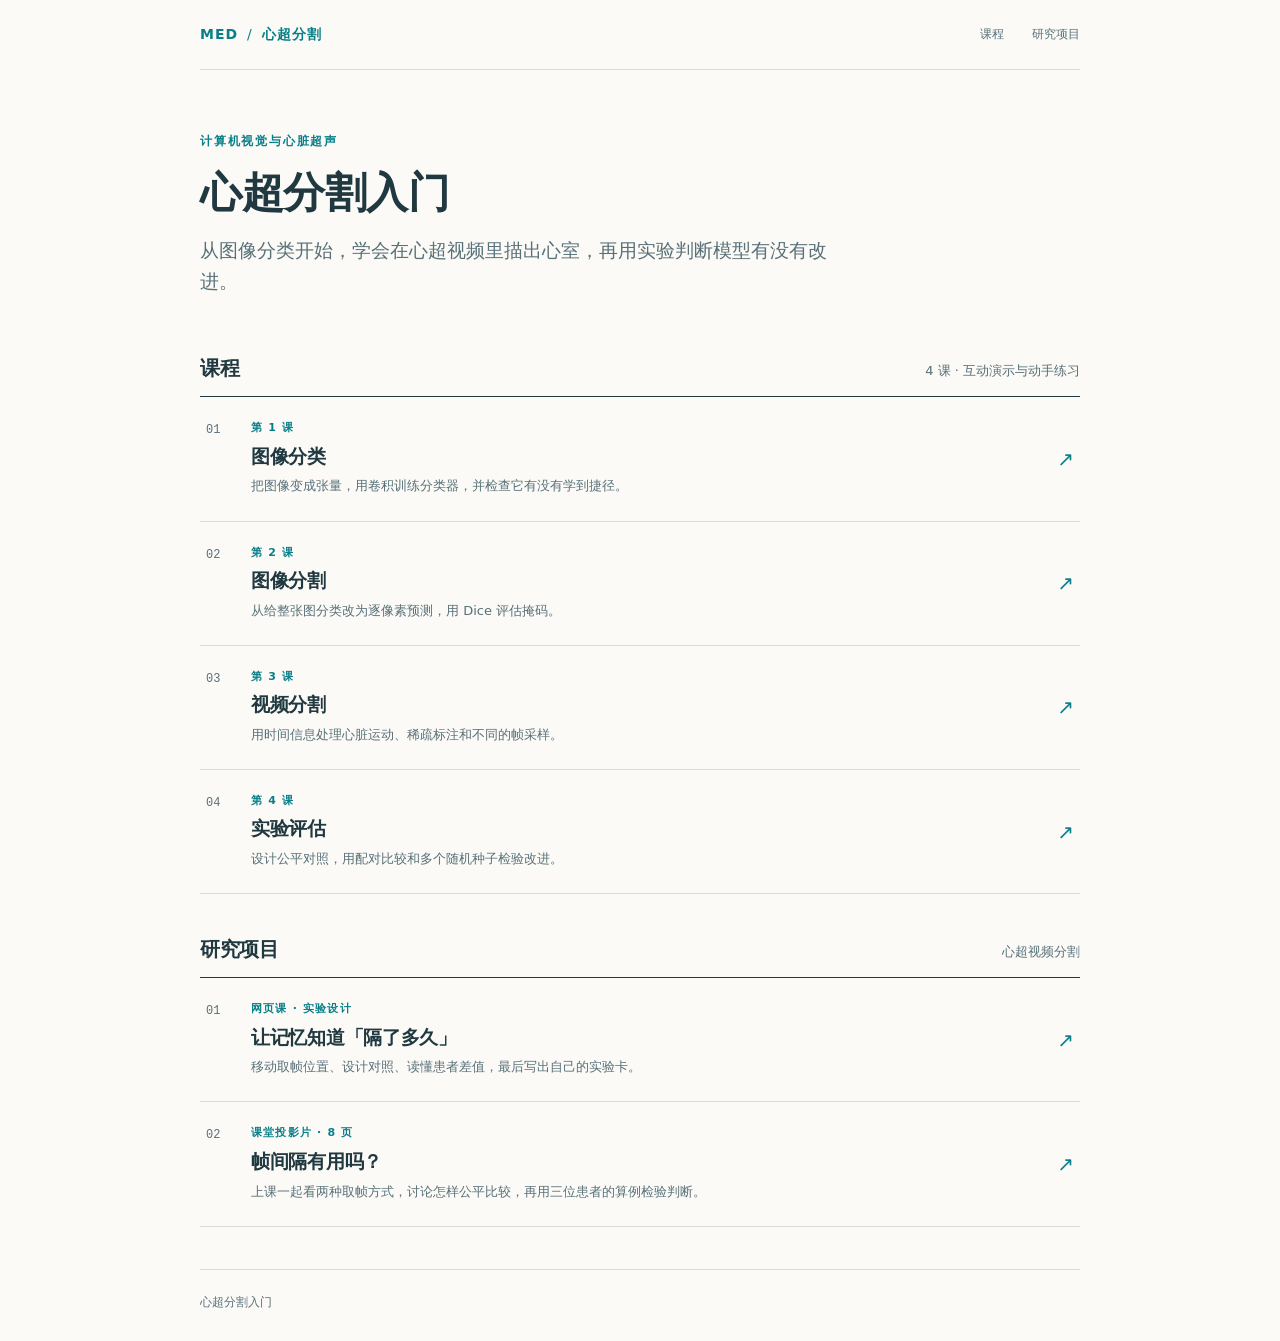
==== commit 01aacee2: "Teach experimental design with a paired Med lesson and slide deck" ====
--- a/med/index.html
+++ b/med/index.html
@@ -77,9 +77,18 @@
         <a class="material-row material-row-short" href="next-steps/">
           <span class="item-number" aria-hidden="true">01</span>
           <div class="item-copy">
-            <span class="item-label">下一步研究方向</span>
+            <span class="item-label">网页课 · 实验设计</span>
             <h3>让记忆知道「隔了多久」</h3>
-            <p>把帧间隔交给时序模型，检验它能否更好地处理不规则采样。</p>
+            <p>移动取帧位置、设计对照、读懂患者差值，最后写出自己的实验卡。</p>
+          </div>
+          <span class="item-arrow" aria-hidden="true">↗</span>
+        </a>
+        <a class="material-row material-row-short" href="next-steps/slides.html">
+          <span class="item-number" aria-hidden="true">02</span>
+          <div class="item-copy">
+            <span class="item-label">课堂投影片 · 8 页</span>
+            <h3>帧间隔有用吗？</h3>
+            <p>上课一起看两种取帧方式，讨论怎样公平比较，再用三位患者的算例检验判断。</p>
           </div>
           <span class="item-arrow" aria-hidden="true">↗</span>
         </a>
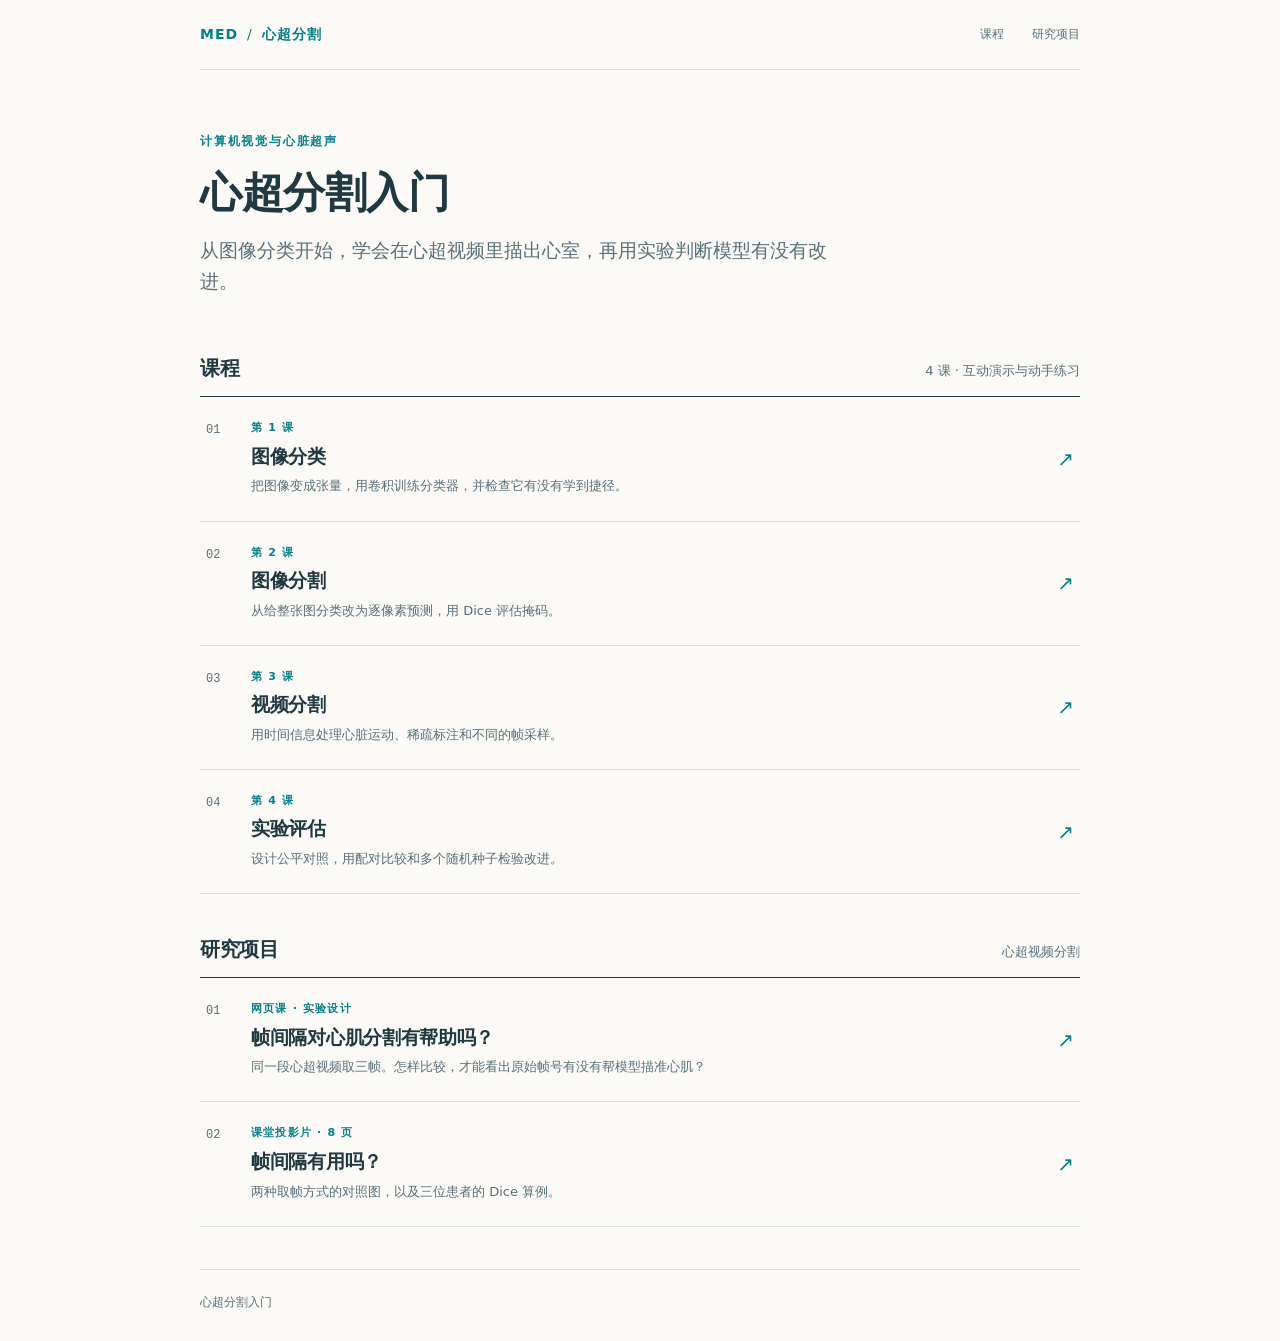
==== commit 9a0164f2: "Revise Med lesson and slides for one-to-one teaching" ====
--- a/med/index.html
+++ b/med/index.html
@@ -78,8 +78,8 @@
           <span class="item-number" aria-hidden="true">01</span>
           <div class="item-copy">
             <span class="item-label">网页课 · 实验设计</span>
-            <h3>让记忆知道「隔了多久」</h3>
-            <p>移动取帧位置、设计对照、读懂患者差值，最后写出自己的实验卡。</p>
+            <h3>帧间隔对心肌分割有帮助吗？</h3>
+            <p>同一段心超视频取三帧。怎样比较，才能看出原始帧号有没有帮模型描准心肌？</p>
           </div>
           <span class="item-arrow" aria-hidden="true">↗</span>
         </a>
@@ -88,7 +88,7 @@
           <div class="item-copy">
             <span class="item-label">课堂投影片 · 8 页</span>
             <h3>帧间隔有用吗？</h3>
-            <p>上课一起看两种取帧方式，讨论怎样公平比较，再用三位患者的算例检验判断。</p>
+            <p>两种取帧方式的对照图，以及三位患者的 Dice 算例。</p>
           </div>
           <span class="item-arrow" aria-hidden="true">↗</span>
         </a>
